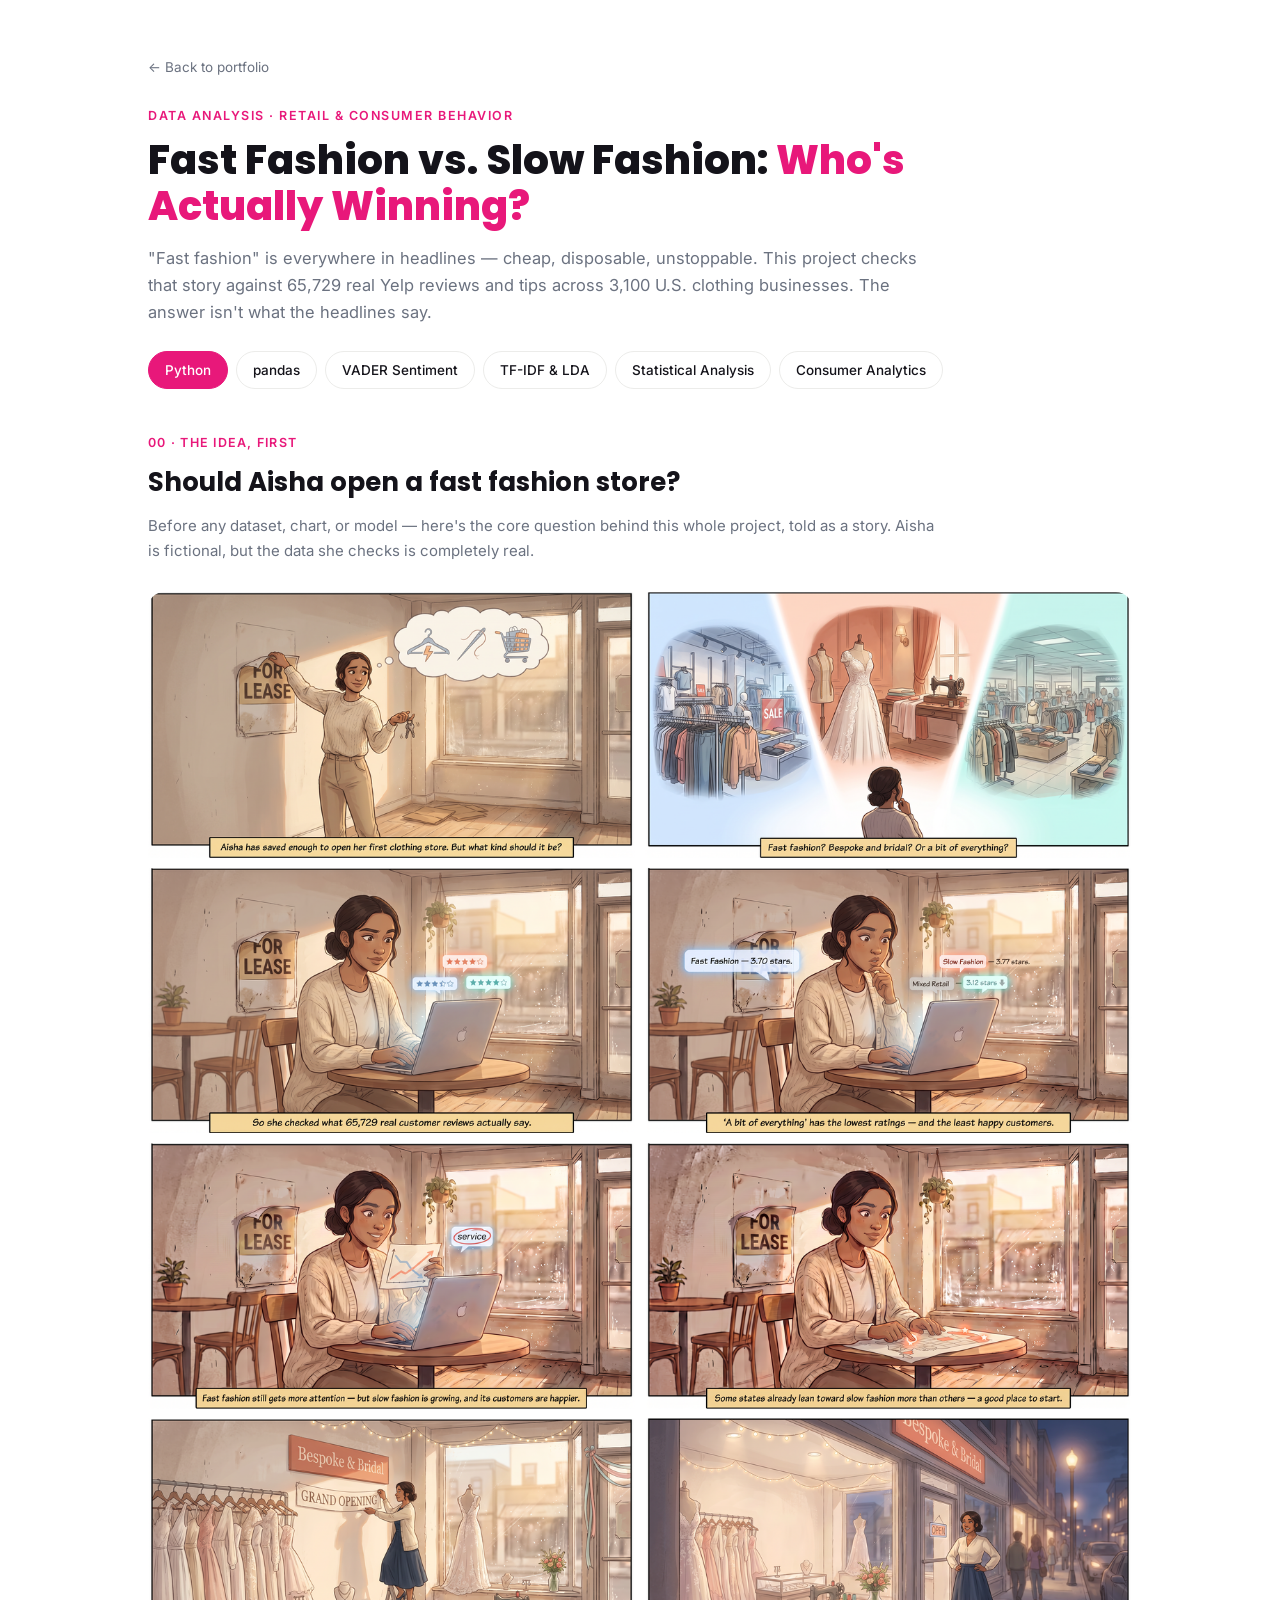
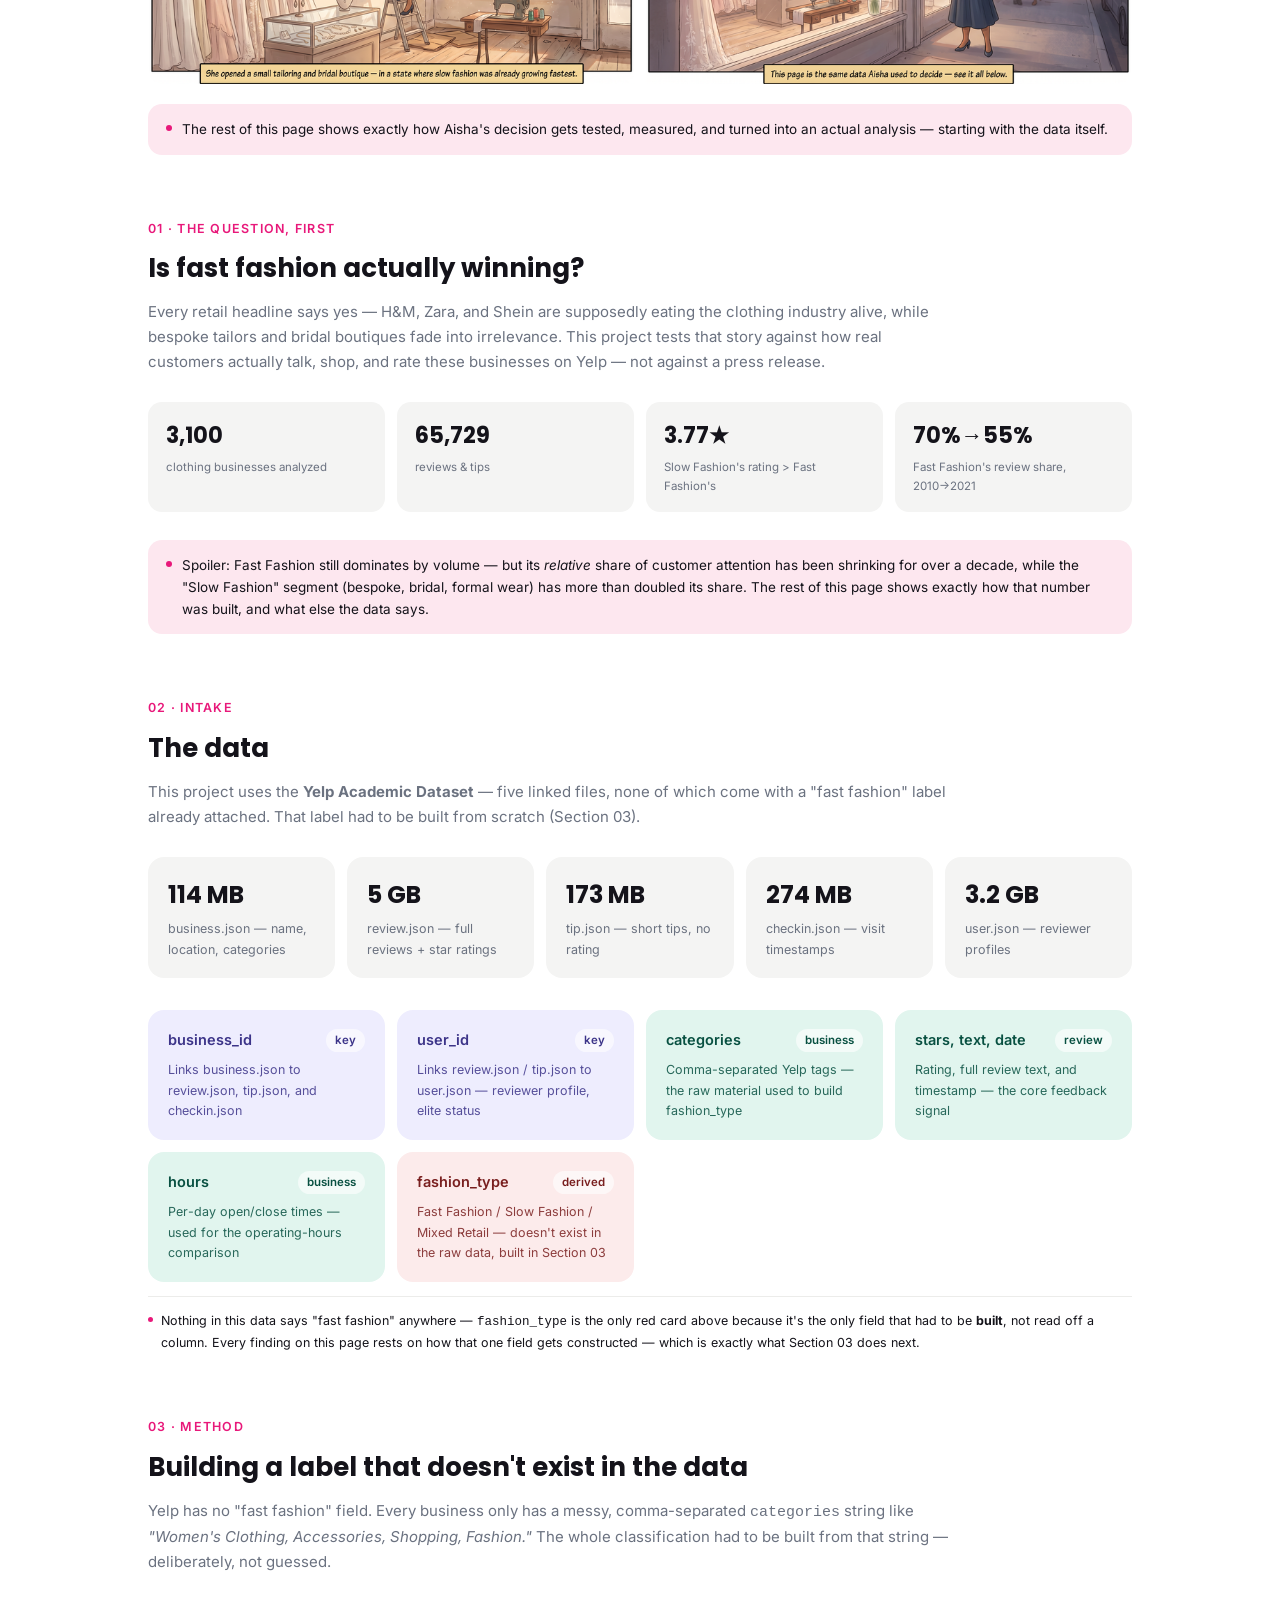
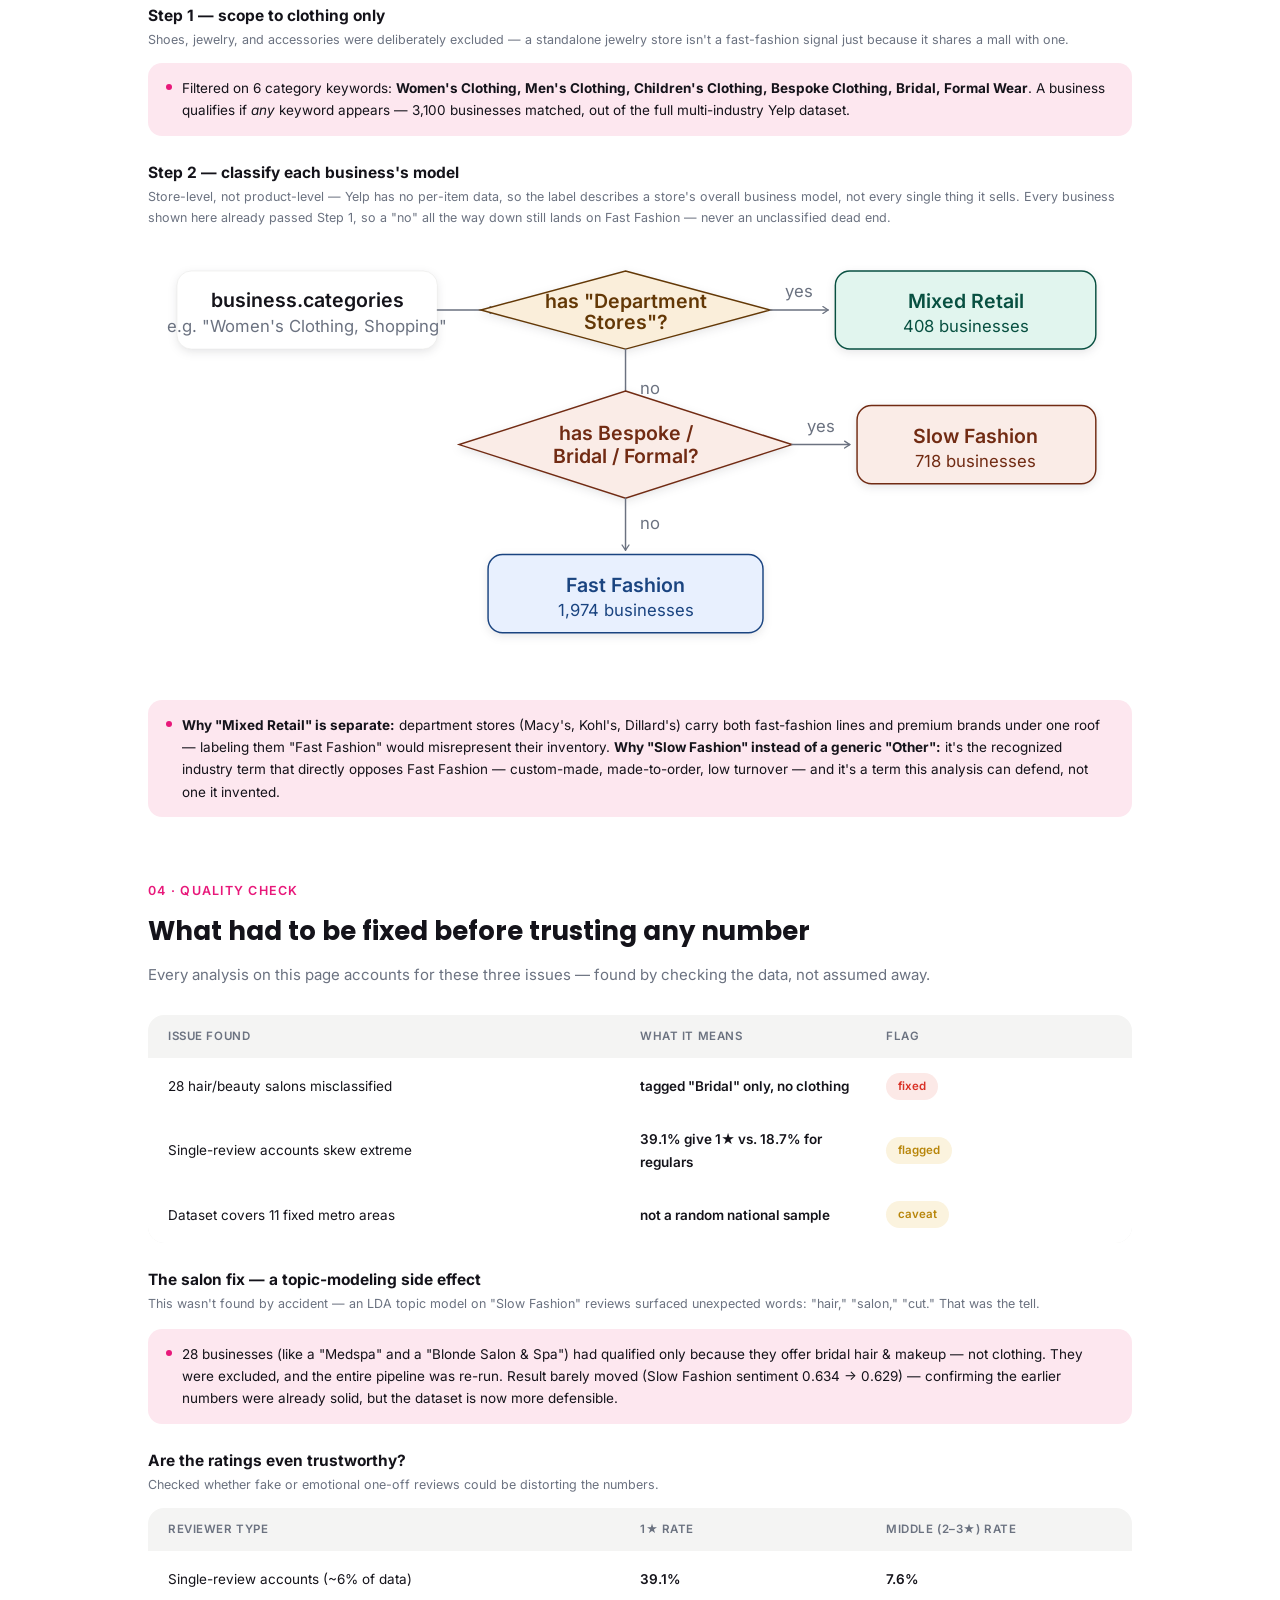
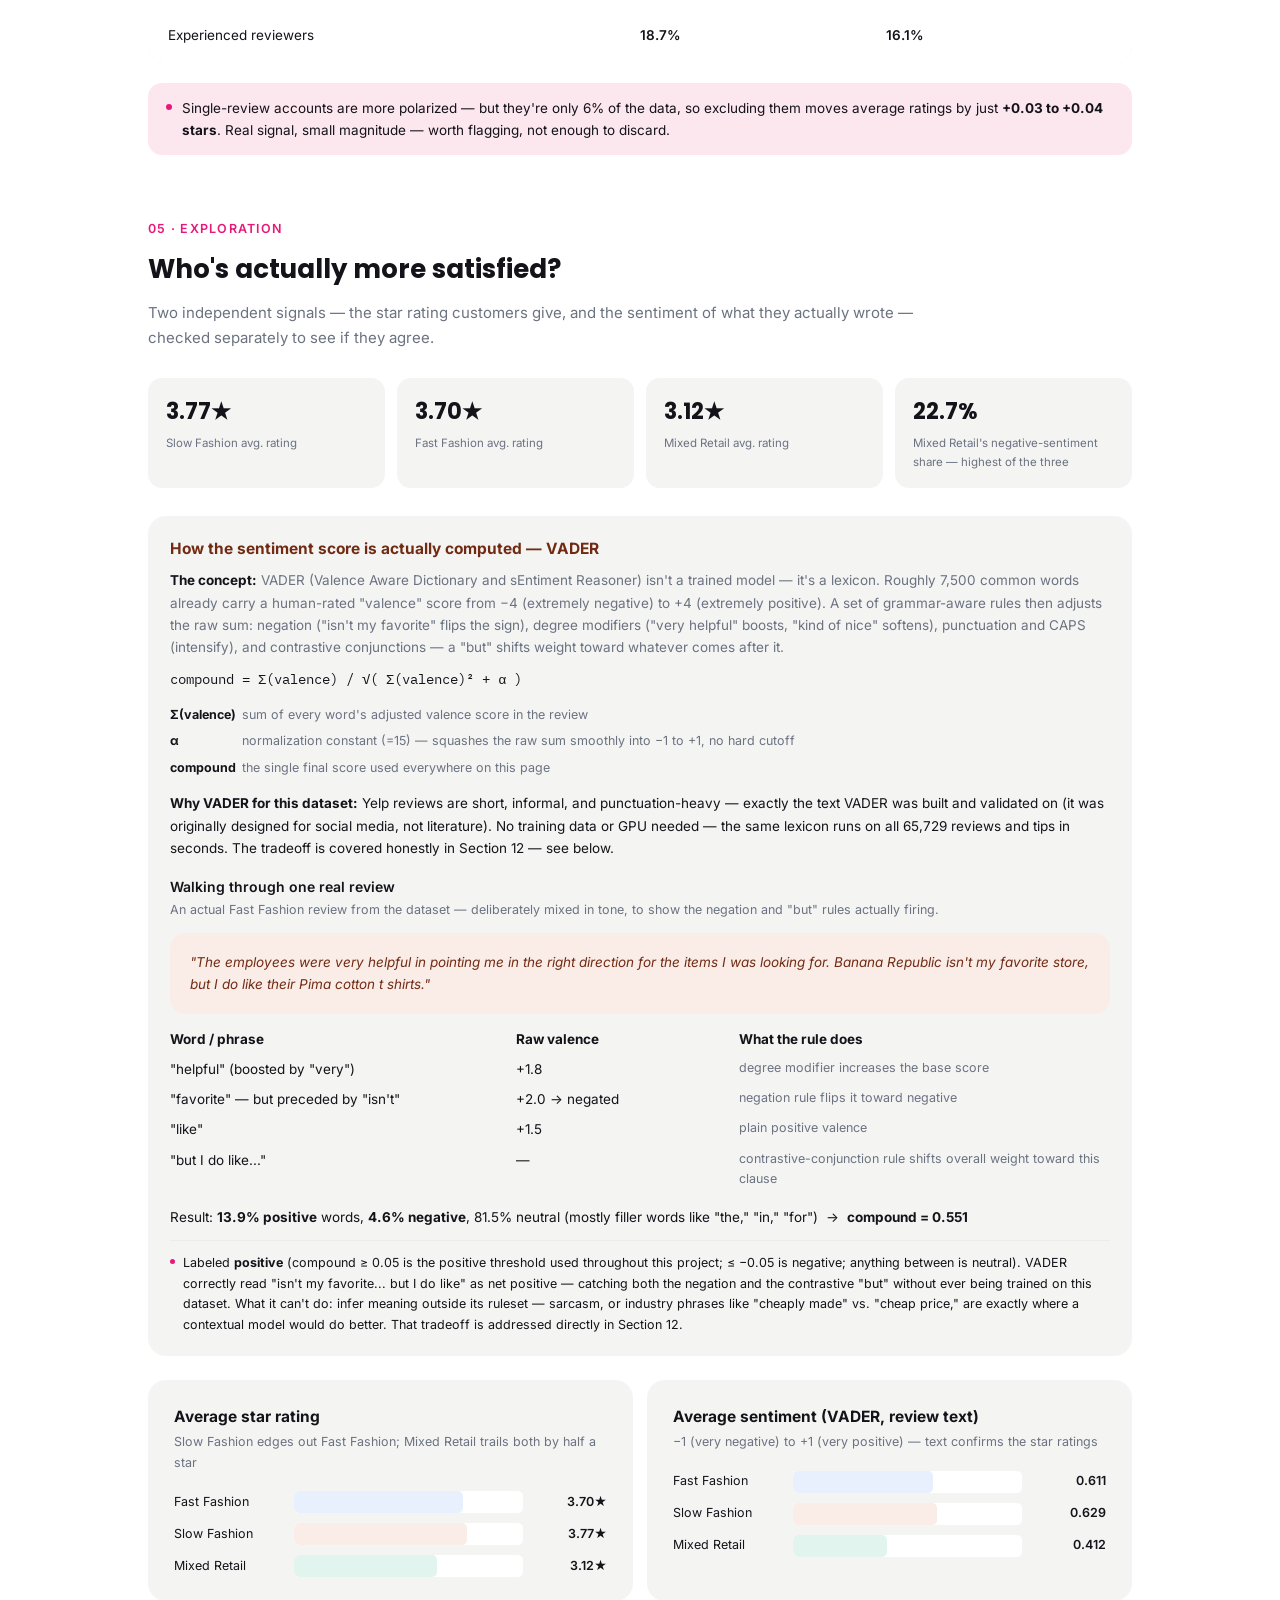
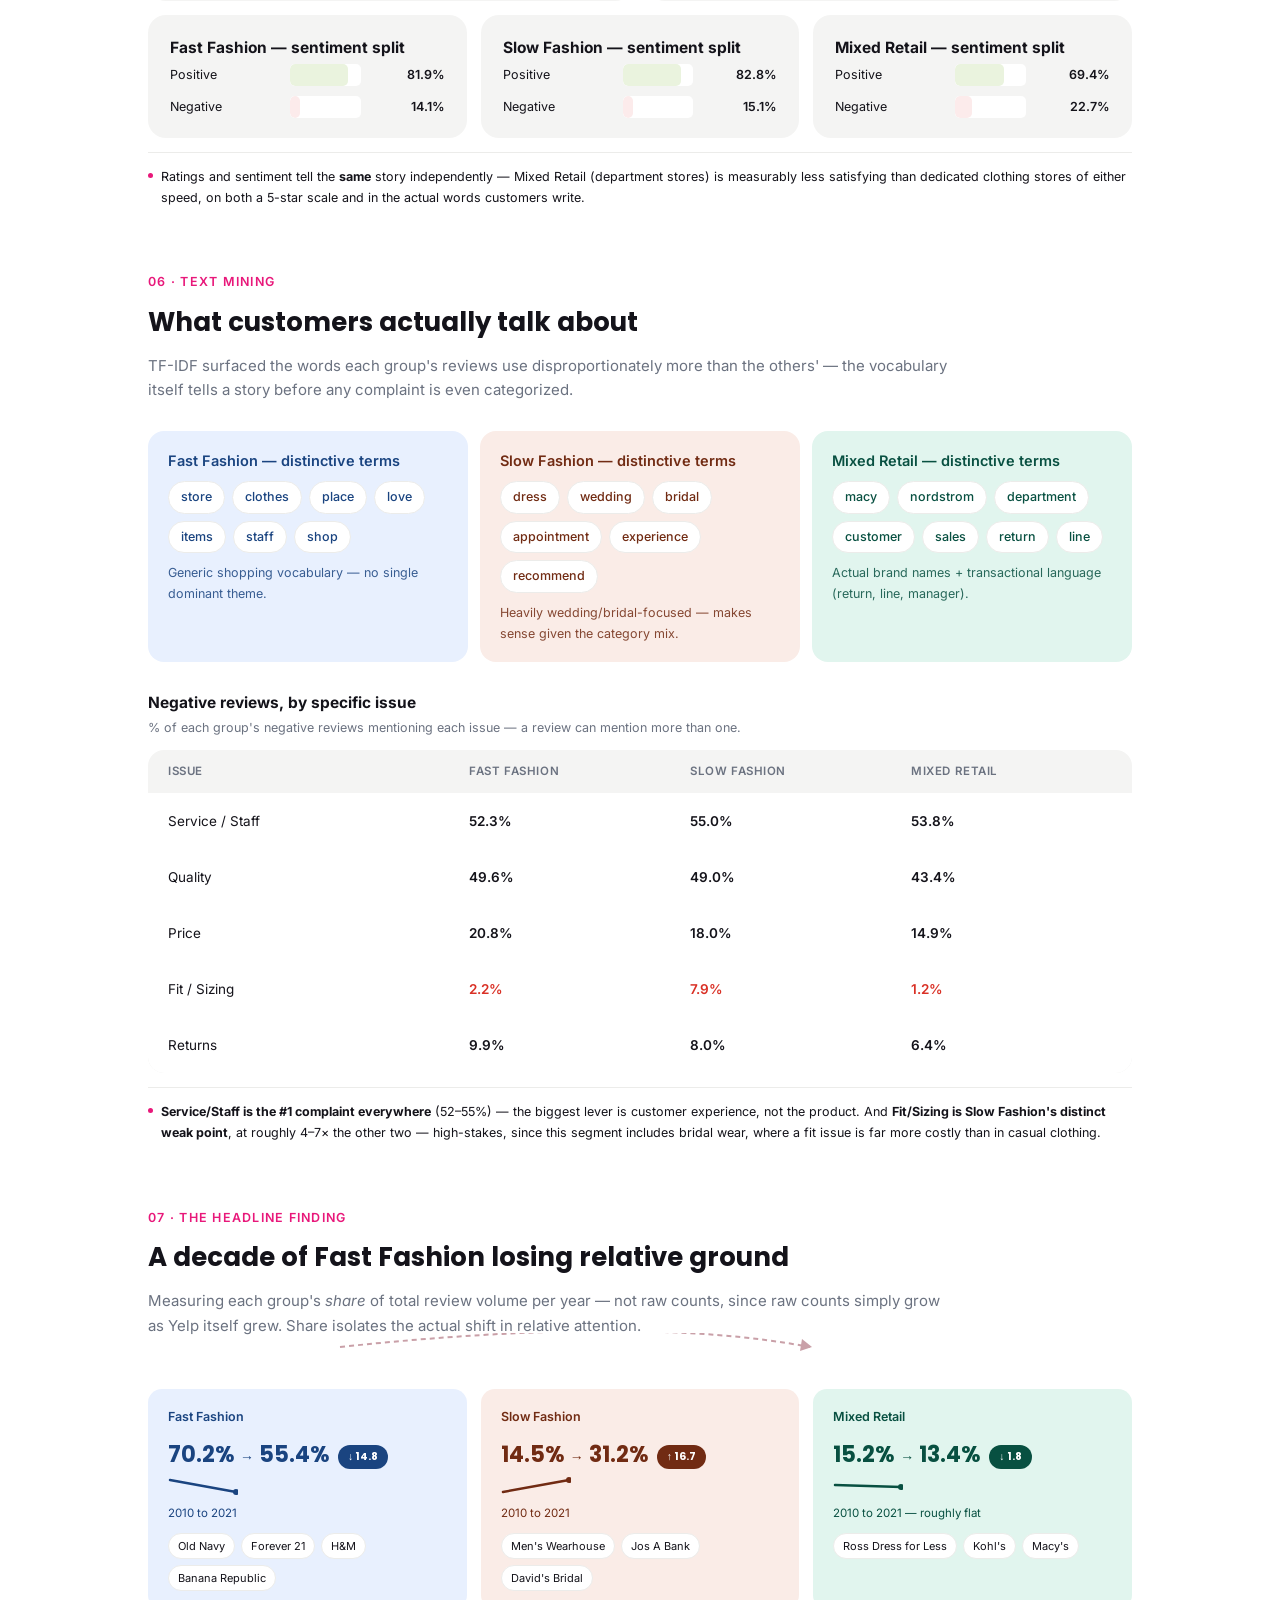
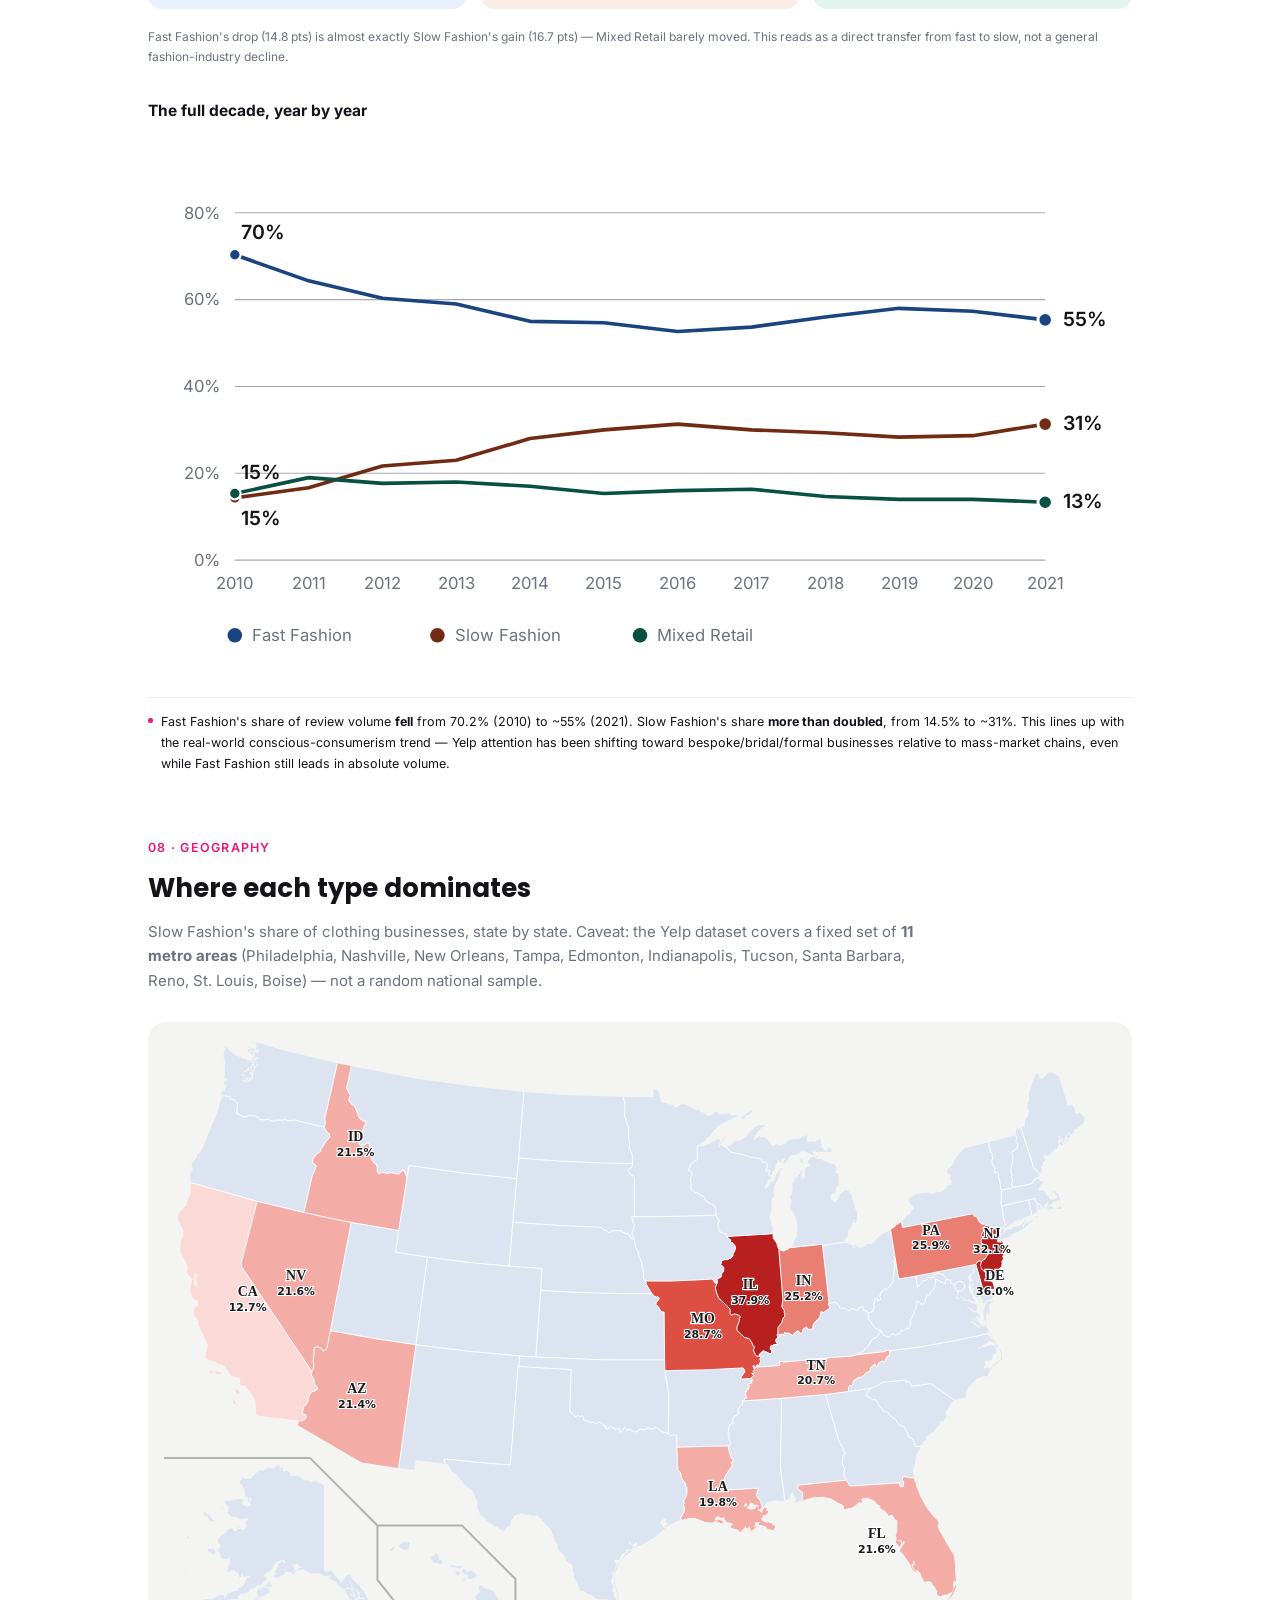
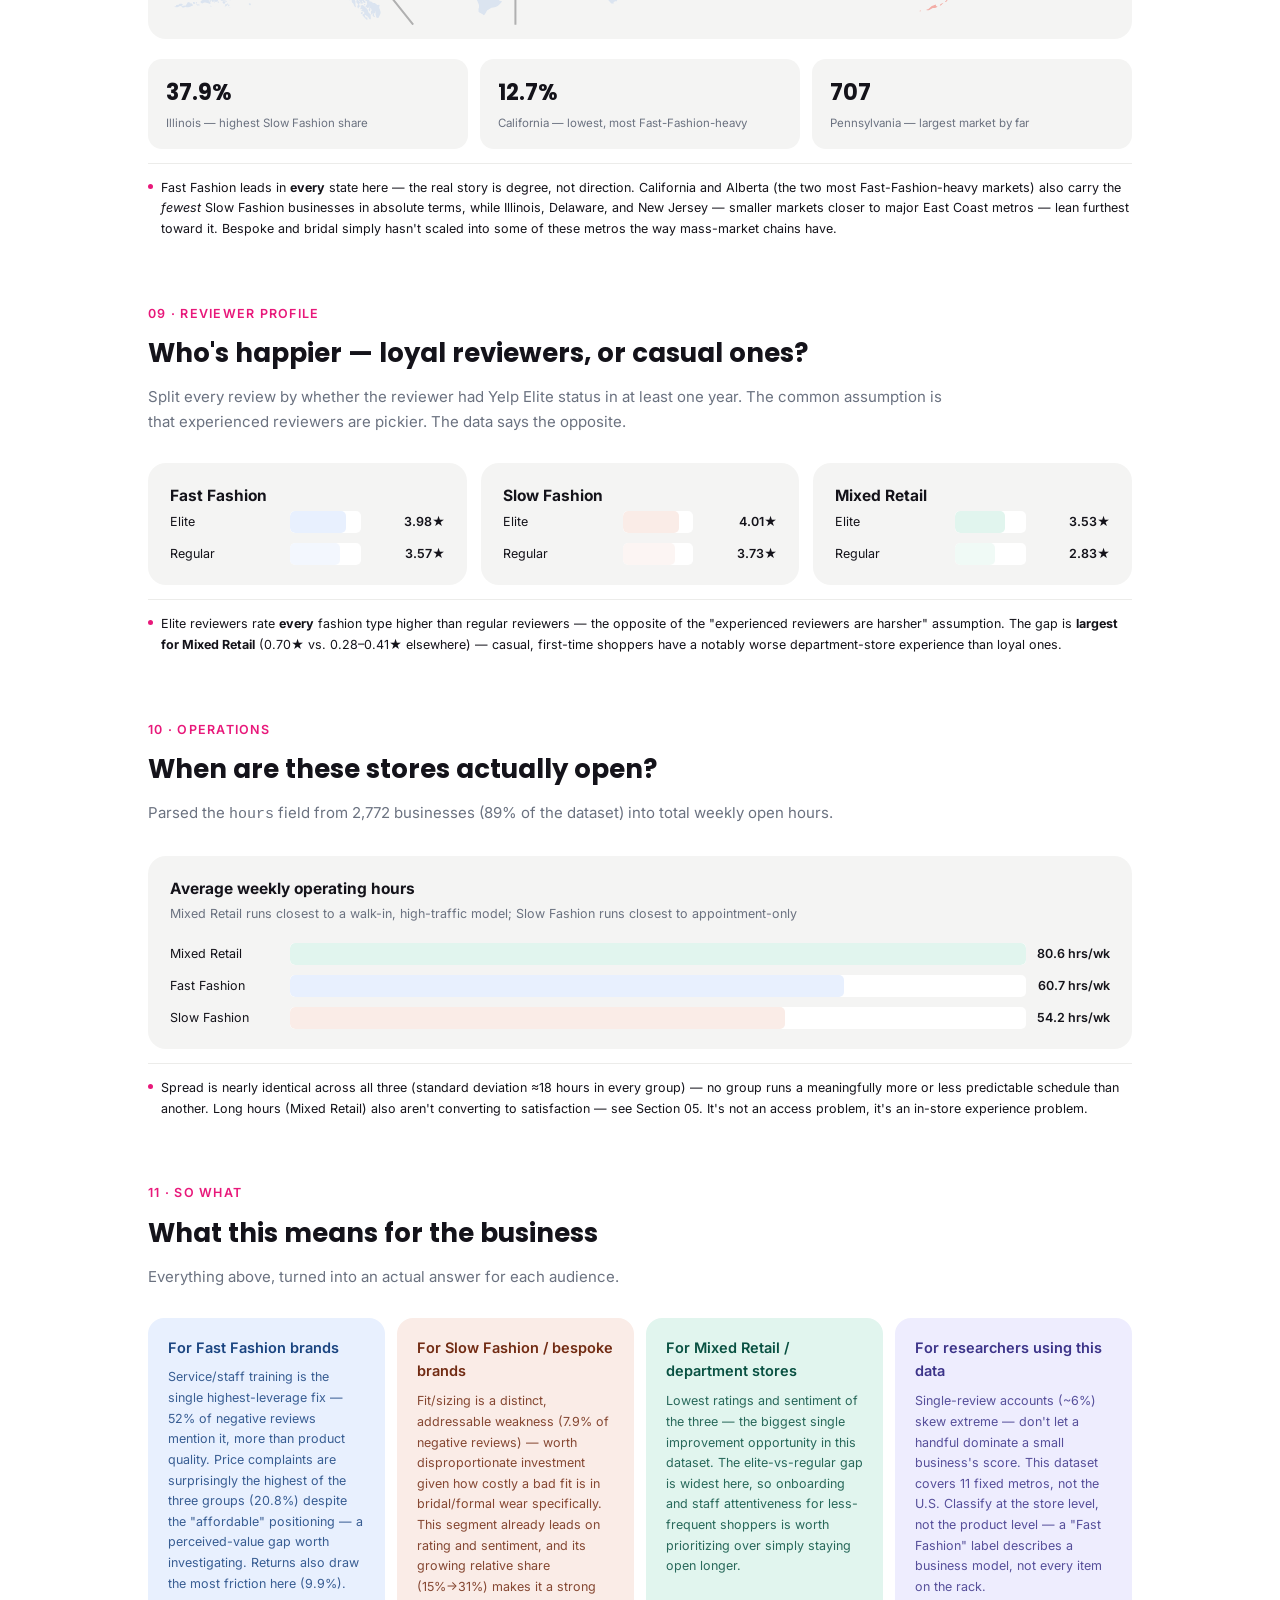
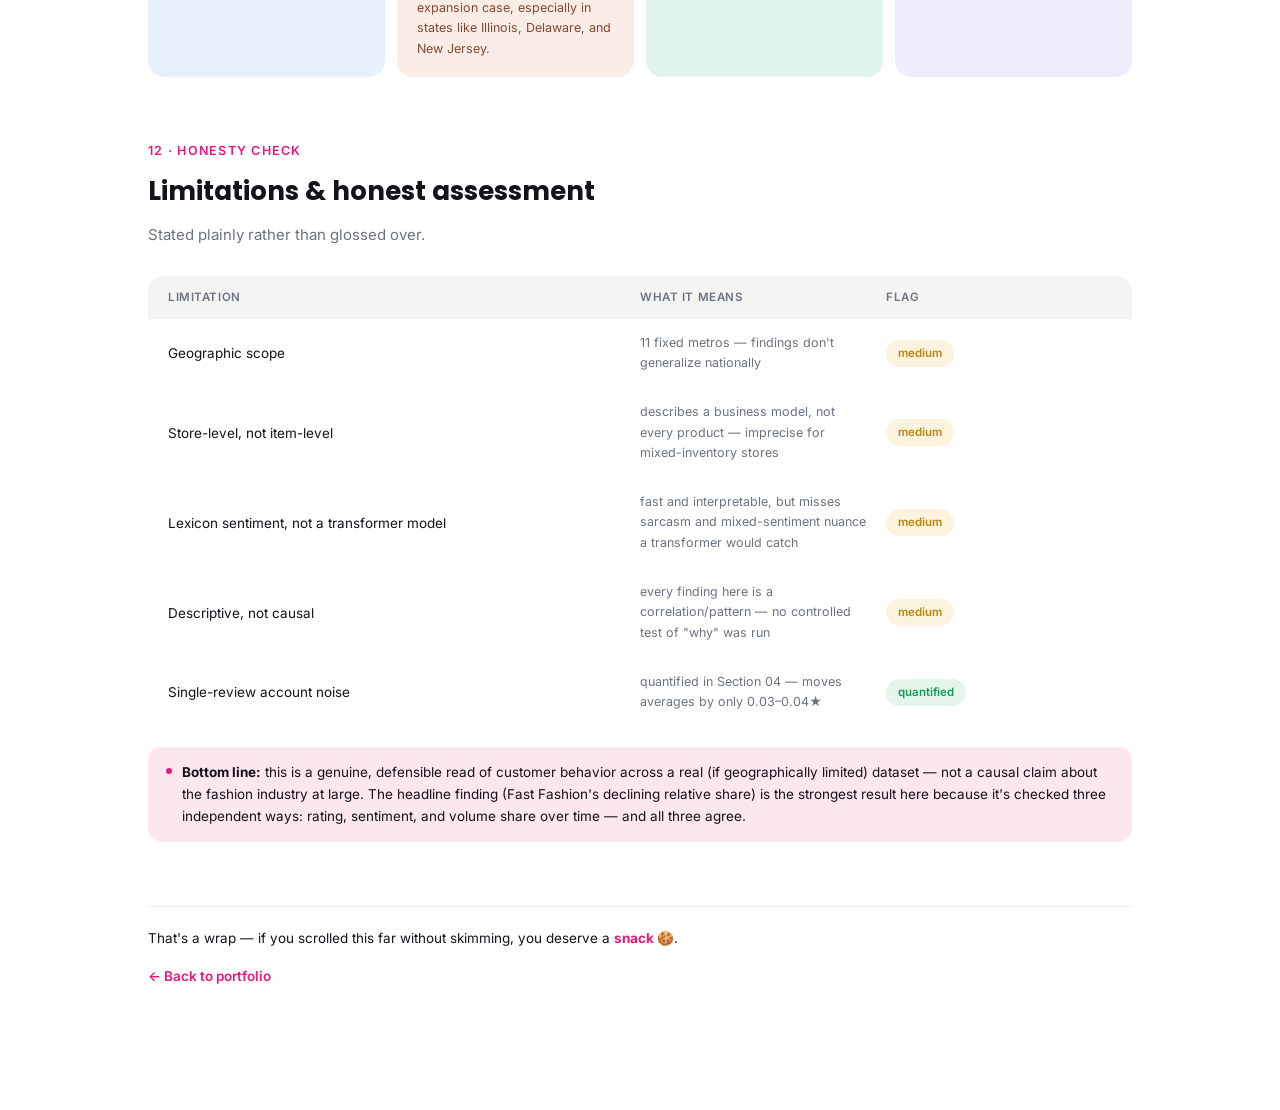
==== projects/fast_fashion_analysis.html @ 24ec5307 "Update headline title, comic grid layout, and add 3-way trend comparison - Change H1 to "Fast Fashio" ====
<!DOCTYPE html>
<html lang="en">
<head>
<meta charset="UTF-8">
<meta name="viewport" content="width=device-width, initial-scale=1.0">
<title>Fast Fashion vs. Slow Fashion | Rutuja Patel</title>
<link rel="icon" type="image/svg+xml" href="data:image/svg+xml,%3Csvg xmlns='http://www.w3.org/2000/svg' viewBox='0 0 64 64'%3E%3Cdefs%3E%3ClinearGradient id='g' x1='0%25' y1='0%25' x2='100%25' y2='100%25'%3E%3Cstop offset='0%25' stop-color='%23e8187a'/%3E%3Cstop offset='100%25' stop-color='%23f9004d'/%3E%3C/linearGradient%3E%3C/defs%3E%3Ccircle cx='32' cy='32' r='32' fill='url(%23g)'/%3E%3Ctext x='32' y='42' font-family='Poppins, Arial, sans-serif' font-weight='800' font-size='26' fill='white' text-anchor='middle'%3ERP%3C/text%3E%3C/svg%3E">
<link href="https://fonts.googleapis.com/css2?family=Poppins:wght@500;600;700;800&family=Inter:wght@400;500;600&family=IBM+Plex+Mono:wght@500;600&display=swap" rel="stylesheet">
<style>
  :root {
    --pink: #e8187a;
    --pink-tint: #FDE7EF;
    --black: #14131A;
    --gray-text: #6B7280;
    --card-bg: #F4F4F3;
    --border: #ECECEA;
    --green: #0F9D58;
    --green-tint: #E4F6EC;
    --amber: #B8860B;
    --amber-tint: #FBF3DE;
    --red: #D93025;
    --red-tint: #FCE9E7;
    --heading: 'Poppins', sans-serif;
    --body: 'Inter', -apple-system, sans-serif;
  }
  * { box-sizing: border-box; }
  body {
    margin: 0;
    background: #FFFFFF;
    color: var(--black);
    font-family: var(--body);
    line-height: 1.65;
  }
  .wrap { max-width: 1040px; margin: 0 auto; padding: 56px 28px 100px; }

  .crumb { font-family: var(--body); font-size: 13.5px; color: var(--gray-text); margin: 0 0 28px; }
  .crumb a { color: var(--gray-text); text-decoration: none; }
  .crumb a:hover { color: var(--pink); }

  .eyebrow { font-family: var(--body); font-size: 12.5px; font-weight: 600; letter-spacing: 0.12em; text-transform: uppercase; color: var(--pink); margin: 0 0 10px; }
  h1.title { font-family: var(--heading); font-weight: 800; font-size: 40px; line-height: 1.15; margin: 0 0 16px; max-width: 760px; }
  h1.title span { color: var(--pink); }
  .dek { font-size: 16.5px; color: var(--gray-text); max-width: 800px; margin: 0 0 24px; }

  .tag-row { display: flex; flex-wrap: wrap; gap: 8px; margin-bottom: 44px; }

  .comic-strip { margin: 0 0 8px; }
  .comic-strip img { width: 100%; height: auto; border-radius: 16px; display: block; }

  .tc-wrap { position: relative; margin-top: 50px; }
  .tc-row { display: grid; grid-template-columns: repeat(3, 1fr); gap: 14px; margin-bottom: 8px; position: relative; z-index: 1; }
  .tc-card { border-radius: 14px; padding: 18px 20px; }
  .tc-label { font-size: 12.5px; margin: 0 0 10px; font-weight: 600; }
  .tc-num { font-family: var(--heading); font-weight: 700; font-size: 22px; margin: 0 0 2px; }
  .tc-sub { font-size: 11.5px; margin: 0 0 10px; }
  .tc-badge { display: inline-block; font-size: 10.5px; font-weight: 700; padding: 3px 10px; border-radius: 999px; color: #fff; margin-left: 8px; vertical-align: 2px; }
  .tc-ex-row { display: flex; flex-wrap: wrap; gap: 6px; margin-top: 10px; }
  .tc-ex-tag { font-size: 11px; background: #fff; border: 1px solid var(--border); padding: 3px 9px; border-radius: 999px; }
  .tc-spark { display: block; margin: 2px 0 8px; }
  @media (max-width: 640px) {
    .tc-row { grid-template-columns: 1fr !important; }
  }
  .tag { font-size: 13.5px; font-weight: 500; padding: 7px 16px; border-radius: 999px; border: 1px solid var(--border); color: var(--black); background: #fff; }
  .tag.filled { background: var(--pink); color: #fff; border-color: var(--pink); }

  .section { margin-bottom: 64px; }
  .section-eyebrow { font-family: var(--body); font-size: 12.5px; font-weight: 600; letter-spacing: 0.1em; text-transform: uppercase; color: var(--pink); margin: 0 0 8px; }
  h2.section-title { font-family: var(--heading); font-weight: 700; font-size: 26px; margin: 0 0 10px; }
  .section-desc { font-size: 15px; color: var(--gray-text); max-width: 800px; margin: 0 0 28px; }

  .stat-grid { display: grid; grid-template-columns: repeat(auto-fit, minmax(140px, 1fr)); gap: 12px; margin-bottom: 32px; }
  .stat-card { background: var(--card-bg); border-radius: 16px; padding: 18px 20px; }
  .stat-num { font-family: var(--heading); font-weight: 700; font-size: 24px; margin: 0 0 4px; }
  .stat-label { font-size: 12.5px; color: var(--gray-text); margin: 0; }

  .field-grid { display: grid; grid-template-columns: repeat(auto-fit, minmax(230px, 1fr)); gap: 12px; }
  .field-card { background: var(--card-bg); border-radius: 16px; padding: 18px 20px; }
  .field-top { display: flex; align-items: center; gap: 10px; margin-bottom: 8px; }
  .field-name { font-weight: 600; font-size: 14.5px; flex: 1; margin: 0; }
  .field-count { font-size: 11.5px; font-weight: 600; background: rgba(255,255,255,0.6); padding: 2px 9px; border-radius: 999px; flex-shrink: 0; }
  .field-desc { font-size: 12.5px; margin: 0; opacity: 0.85; }

  .c-purple { background: #EEEDFE; color: #3C3489; }
  .c-teal   { background: #E1F5EE; color: #085041; }
  .c-teal2  { background: #C3EDDC; color: #04342C; }
  .c-coral  { background: #FAECE7; color: #712B13; }
  .c-pink2  { background: #FBEAF0; color: #72243E; }
  .c-amber  { background: #FAEEDA; color: #633806; }
  .c-green  { background: #EAF3DE; color: #27500A; }
  .c-red    { background: #FCEBEB; color: #791F1F; }
  .c-blue   { background: #E8F0FE; color: #1A4480; }

  .dg-wrap { overflow-x: auto; margin-bottom: 8px; position: relative; }
  .dg-wrap::after { content: ''; position: absolute; top: 0; right: 0; bottom: 8px; width: 28px; background: linear-gradient(to right, transparent, rgba(255,255,255,0.95)); pointer-events: none; }
  .dg-wrap svg { min-width: 600px; }
  .dg-line { stroke: var(--gray-text); stroke-width: 0.75; opacity: 0.6; }
  .dg-arrow { stroke: var(--gray-text); fill: none; stroke-width: 1; stroke-linejoin: round; stroke-linecap: round; }
  .dg-lane-label { font-family: var(--body); font-size: 12.5px; fill: var(--gray-text); }
  .dg-phase-label { font-family: var(--body); font-size: 12.5px; font-weight: 600; fill: var(--pink); }
  .dg-th { font-family: var(--body); font-size: 13.5px; font-weight: 600; fill: var(--black); }
  .dg-ts { font-family: var(--body); font-size: 11.5px; fill: var(--gray-text); }
  .dg-box rect, .dg-box polygon, .dg-box circle,
  .dgc-blue rect, .dgc-blue polygon, .dgc-blue circle,
  .dgc-teal rect, .dgc-teal polygon, .dgc-teal circle,
  .dgc-purple rect, .dgc-purple polygon, .dgc-purple circle,
  .dgc-coral rect, .dgc-coral polygon, .dgc-coral circle,
  .dgc-amber rect, .dgc-amber polygon, .dgc-amber circle,
  .dgc-green rect, .dgc-green polygon, .dgc-green circle,
  .dgc-red rect, .dgc-red polygon, .dgc-red circle {
    filter: drop-shadow(0 2px 3px rgba(20,19,26,0.10));
  }
  .dg-box rect, .dg-box polygon, .dg-box circle { fill: #fff; stroke: var(--border); stroke-width: 0.5; }
  .dg-box .dg-th { fill: var(--black); }
  .dgc-blue rect, .dgc-blue polygon, .dgc-blue circle { fill: #E8F0FE; stroke: #1A4480; }
  .dgc-blue .dg-th, .dgc-blue .dg-ts { fill: #1A4480; }
  .dgc-teal rect, .dgc-teal polygon, .dgc-teal circle { fill: #E1F5EE; stroke: #085041; }
  .dgc-teal .dg-th, .dgc-teal .dg-ts { fill: #085041; }
  .dgc-coral rect, .dgc-coral polygon, .dgc-coral circle { fill: #FAECE7; stroke: #712B13; }
  .dgc-coral .dg-th, .dgc-coral .dg-ts { fill: #712B13; }
  .dgc-purple rect, .dgc-purple polygon, .dgc-purple circle { fill: #EEEDFE; stroke: #3C3489; }
  .dgc-purple .dg-th, .dgc-purple .dg-ts { fill: #3C3489; }
  .dgc-amber rect, .dgc-amber polygon, .dgc-amber circle { fill: #FAEEDA; stroke: #633806; }
  .dgc-amber .dg-th, .dgc-amber .dg-ts { fill: #633806; }
  .dg-note rect { fill: #fff; stroke: var(--border); }
  .dg-note text { fill: var(--gray-text); }
  .dg-dashed { fill: none; stroke: var(--gray-text); stroke-width: 0.5; stroke-dasharray: 4 3; }

  .quality-table { background: var(--card-bg); border-radius: 16px; overflow: hidden; }
  .quality-head { display: grid; grid-template-columns: 2fr 1fr 1fr; column-gap: 20px; padding: 12px 20px; font-size: 11.5px; font-weight: 600; text-transform: uppercase; letter-spacing: 0.05em; color: var(--gray-text); }
  .quality-row { display: grid; grid-template-columns: 2fr 1fr 1fr; column-gap: 20px; align-items: center; padding: 14px 20px; background: #fff; font-size: 13.5px; min-height: 56px; }
  .quality-row:first-of-type { border-top-left-radius: 16px; border-top-right-radius: 16px; }
  .quality-row:last-of-type { border-bottom-left-radius: 16px; border-bottom-right-radius: 16px; }
  .quality-val { font-weight: 600; }
  .status-pill { font-size: 11.5px; font-weight: 600; padding: 4px 12px; border-radius: 999px; display: inline-block; width: fit-content; }
  .status-red { background: var(--red-tint); color: var(--red); }
  .status-amber { background: var(--amber-tint); color: var(--amber); }
  .status-green { background: var(--green-tint); color: var(--green); }

  .callout { display: flex; gap: 10px; align-items: flex-start; background: var(--pink-tint); border-radius: 14px; padding: 14px 18px; margin-top: 20px; }
  .callout p { font-size: 13.5px; color: var(--black); margin: 0; }
  .callout .dot { width: 6px; height: 6px; border-radius: 50%; background: var(--pink); margin-top: 7px; flex-shrink: 0; }

  @media (max-width: 640px) {
    h1.title { font-size: 30px; }
    .quality-head { display: none !important; }
    .quality-row { grid-template-columns: 1fr !important; row-gap: 4px; font-size: 12.5px; }
    .field-grid { grid-template-columns: 1fr !important; }
  }

  .kpi-strip { display: grid; grid-template-columns: repeat(auto-fit, minmax(130px, 1fr)); gap: 12px; margin-bottom: 28px; }
  .kpi-card { background: var(--card-bg); border-radius: 14px; padding: 16px 18px; }
  .kpi-num { font-family: var(--heading); font-weight: 700; font-size: 22px; margin: 0 0 3px; }
  .kpi-label { font-size: 11.5px; color: var(--gray-text); margin: 0; }

  .chart-row { display: grid; gap: 14px; margin-bottom: 14px; }
  .chart-row.hero { grid-template-columns: repeat(auto-fit, minmax(300px, 1fr)); }
  .chart-row.secondary { grid-template-columns: repeat(auto-fit, minmax(220px, 1fr)); }

  .chart-card { background: var(--card-bg); border-radius: 18px; padding: 20px 22px; }
  .chart-card.hero { padding: 24px 26px; }
  .chart-title { font-weight: 700; font-size: 15.5px; margin: 0 0 3px; }
  .chart-sub { font-size: 12.5px; color: var(--gray-text); margin: 0 0 18px; }

  .bar-row { display: flex; align-items: center; gap: 10px; margin-bottom: 10px; }
  .bar-row:last-child { margin-bottom: 0; }
  .bar-label { width: 110px; font-size: 12.5px; color: var(--black); flex-shrink: 0; }
  .bar-track { flex: 1; background: #fff; border-radius: 5px; height: 22px; overflow: hidden; }
  .bar-fill { height: 100%; border-radius: 5px; display: flex; align-items: center; padding-left: 8px; }
  .bar-fill span { font-size: 11.5px; font-weight: 600; }
  .bar-val { width: 74px; font-size: 12.5px; font-weight: 600; text-align: right; flex-shrink: 0; }

  .callout-card { background: var(--pink-tint); border-radius: 18px; padding: 20px 22px; }
  .callout-card .chart-title { color: var(--pink); }

  .so-what { display: flex; gap: 8px; align-items: flex-start; margin-top: 14px; padding-top: 14px; border-top: 1px solid var(--border); }
  .so-what .dot { width: 5px; height: 5px; border-radius: 50%; background: var(--pink); margin-top: 6px; flex-shrink: 0; }
  .so-what p { font-size: 12.5px; color: var(--black); margin: 0; }

  .term-cloud { display: flex; flex-wrap: wrap; gap: 7px; }
  .term-tag { font-size: 12.5px; font-weight: 500; padding: 5px 12px; border-radius: 999px; background: #fff; border: 1px solid var(--border); }

  .map-card { background: var(--card-bg); border-radius: 18px; padding: 14px 16px; }
  .map-card svg { display: block; width: 100%; height: auto; border-radius: 10px; overflow: hidden; }

  .to-top { position: fixed; bottom: 24px; right: 24px; z-index: 60; width: 44px; height: 44px; border-radius: 50%; background: var(--pink); color: #fff; border: none; display: flex; align-items: center; justify-content: center; font-size: 18px; cursor: pointer; box-shadow: 0 4px 16px rgba(232,24,122,.35); opacity: 0; pointer-events: none; transition: opacity .2s ease, transform .2s ease; }
  .to-top.show { opacity: 1; pointer-events: auto; }
  .to-top:hover { transform: translateY(-2px); }
</style>
</head>
<body>
<button class="to-top" id="toTop" aria-label="Back to top">↑</button>
<div class="wrap">

  <p class="crumb"><a href="https://analyzewithrutuja.github.io/#portfolio">← Back to portfolio</a></p>

  <p class="eyebrow">Data Analysis · Retail &amp; Consumer Behavior</p>
  <h1 class="title">Fast Fashion vs. Slow Fashion: <span>Who's Actually Winning?</span></h1>
  <p class="dek">
    "Fast fashion" is everywhere in headlines — cheap, disposable, unstoppable. This project checks that story
    against 65,729 real Yelp reviews and tips across 3,100 U.S. clothing businesses. The answer isn't what the
    headlines say.
  </p>

  <div class="tag-row">
    <span class="tag filled">Python</span>
    <span class="tag">pandas</span>
    <span class="tag">VADER Sentiment</span>
    <span class="tag">TF-IDF &amp; LDA</span>
    <span class="tag">Statistical Analysis</span>
    <span class="tag">Consumer Analytics</span>
  </div>

  <!-- ===== 00 COMIC ===== -->
  <div class="section">
    <p class="section-eyebrow">00 · The idea, first</p>
    <h2 class="section-title">Should Aisha open a fast fashion store?</h2>
    <p class="section-desc">Before any dataset, chart, or model — here's the core question behind this whole
    project, told as a story. Aisha is fictional, but the data she checks is completely real.</p>

    <div class="comic-strip">
      <img src="../images/Fashion/comic_grid.png" alt="Eight-panel comic: Aisha wants to open her first clothing store and isn't sure what kind. She checks 65,729 real Yelp reviews, discovers that 'a bit of everything' stores have the lowest ratings, that fast fashion's lead over slow fashion has been shrinking for a decade, and that some states already lean toward slow fashion. She opens a small tailoring and bridal boutique.">
    </div>

    <div class="callout">
      <span class="dot"></span>
      <p>The rest of this page shows exactly how Aisha's decision gets tested, measured, and turned into an actual
      analysis — starting with the data itself.</p>
    </div>
  </div>
  <!-- ===== END COMIC ===== -->

  <!-- ===== 01 THE QUESTION ===== -->
  <div class="section">
    <p class="section-eyebrow">01 · The question, first</p>
    <h2 class="section-title">Is fast fashion actually winning?</h2>
    <p class="section-desc">
      Every retail headline says yes — H&amp;M, Zara, and Shein are supposedly eating the clothing industry alive,
      while bespoke tailors and bridal boutiques fade into irrelevance. This project tests that story against how
      real customers actually talk, shop, and rate these businesses on Yelp — not against a press release.
    </p>

    <div class="kpi-strip">
      <div class="kpi-card"><p class="kpi-num">3,100</p><p class="kpi-label">clothing businesses analyzed</p></div>
      <div class="kpi-card"><p class="kpi-num">65,729</p><p class="kpi-label">reviews &amp; tips</p></div>
      <div class="kpi-card"><p class="kpi-num">3.77★</p><p class="kpi-label">Slow Fashion's rating &gt; Fast Fashion's</p></div>
      <div class="kpi-card"><p class="kpi-num">70%→55%</p><p class="kpi-label">Fast Fashion's review share, 2010→2021</p></div>
    </div>

    <div class="callout">
      <span class="dot"></span>
      <p>Spoiler: Fast Fashion still dominates by volume — but its <em>relative</em> share of customer attention has
      been shrinking for over a decade, while the "Slow Fashion" segment (bespoke, bridal, formal wear) has more
      than doubled its share. The rest of this page shows exactly how that number was built, and what else the data says.</p>
    </div>
  </div>

  <!-- ===== 02 THE DATA ===== -->
  <div class="section">
    <p class="section-eyebrow">02 · Intake</p>
    <h2 class="section-title">The data</h2>
    <p class="section-desc">
      This project uses the <strong>Yelp Academic Dataset</strong> — five linked files, none of which come with a
      "fast fashion" label already attached. That label had to be built from scratch (Section 03).
    </p>

    <div class="stat-grid">
      <div class="stat-card"><p class="stat-num">114 MB</p><p class="stat-label">business.json — name, location, categories</p></div>
      <div class="stat-card"><p class="stat-num">5 GB</p><p class="stat-label">review.json — full reviews + star ratings</p></div>
      <div class="stat-card"><p class="stat-num">173 MB</p><p class="stat-label">tip.json — short tips, no rating</p></div>
      <div class="stat-card"><p class="stat-num">274 MB</p><p class="stat-label">checkin.json — visit timestamps</p></div>
      <div class="stat-card"><p class="stat-num">3.2 GB</p><p class="stat-label">user.json — reviewer profiles</p></div>
    </div>

    <div class="field-grid">
      <div class="field-card c-purple">
        <div class="field-top"><p class="field-name">business_id</p><span class="field-count">key</span></div>
        <p class="field-desc">Links business.json to review.json, tip.json, and checkin.json</p>
      </div>
      <div class="field-card c-purple">
        <div class="field-top"><p class="field-name">user_id</p><span class="field-count">key</span></div>
        <p class="field-desc">Links review.json / tip.json to user.json — reviewer profile, elite status</p>
      </div>
      <div class="field-card c-teal">
        <div class="field-top"><p class="field-name">categories</p><span class="field-count">business</span></div>
        <p class="field-desc">Comma-separated Yelp tags — the raw material used to build fashion_type</p>
      </div>
      <div class="field-card c-teal">
        <div class="field-top"><p class="field-name">stars, text, date</p><span class="field-count">review</span></div>
        <p class="field-desc">Rating, full review text, and timestamp — the core feedback signal</p>
      </div>
      <div class="field-card c-teal">
        <div class="field-top"><p class="field-name">hours</p><span class="field-count">business</span></div>
        <p class="field-desc">Per-day open/close times — used for the operating-hours comparison</p>
      </div>
      <div class="field-card c-red">
        <div class="field-top"><p class="field-name">fashion_type</p><span class="field-count">derived</span></div>
        <p class="field-desc">Fast Fashion / Slow Fashion / Mixed Retail — doesn't exist in the raw data, built in Section 03</p>
      </div>
    </div>

    <div class="so-what">
      <span class="dot"></span>
      <p>Nothing in this data says "fast fashion" anywhere — <code>fashion_type</code> is the only red card above
      because it's the only field that had to be <strong>built</strong>, not read off a column. Every finding on
      this page rests on how that one field gets constructed — which is exactly what Section 03 does next.</p>
    </div>
  </div>

  <!-- ===== 03 SCOPE & METHOD ===== -->
  <div class="section">
    <p class="section-eyebrow">03 · Method</p>
    <h2 class="section-title">Building a label that doesn't exist in the data</h2>
    <p class="section-desc">
      Yelp has no "fast fashion" field. Every business only has a messy, comma-separated <code>categories</code>
      string like <em>"Women's Clothing, Accessories, Shopping, Fashion."</em> The whole classification had to be
      built from that string — deliberately, not guessed.
    </p>

    <p class="chart-title" style="margin-bottom:2px;">Step 1 — scope to clothing only</p>
    <p class="chart-sub" style="margin-bottom:12px;">Shoes, jewelry, and accessories were deliberately excluded — a
    standalone jewelry store isn't a fast-fashion signal just because it shares a mall with one.</p>
    <div class="callout" style="margin-top:0; margin-bottom:24px;">
      <span class="dot"></span>
      <p>Filtered on 6 category keywords: <strong>Women's Clothing, Men's Clothing, Children's Clothing, Bespoke
      Clothing, Bridal, Formal Wear</strong>. A business qualifies if <em>any</em> keyword appears — 3,100 businesses
      matched, out of the full multi-industry Yelp dataset.</p>
    </div>

    <p class="chart-title" style="margin-bottom:2px;">Step 2 — classify each business's model</p>
    <p class="chart-sub" style="margin-bottom:14px;">Store-level, not product-level — Yelp has no per-item data, so
    the label describes a store's overall business model, not every single thing it sells. Every business shown here
    already passed Step 1, so a "no" all the way down still lands on Fast Fashion — never an unclassified dead end.</p>

    <div class="dg-wrap">
<svg viewBox="0 0 680 300" role="img" style="width:100%;" aria-label="Decision flow classifying each business into Fast Fashion, Slow Fashion, or Mixed Retail based on its Yelp categories">
<desc>A business's categories string is checked in order: if it contains Department Stores, it is classified Mixed Retail. Otherwise if it contains Bespoke Clothing, Bridal, or Formal Wear, it is classified Slow Fashion. Otherwise if it contains Women's, Men's, or Children's Clothing, it is classified Fast Fashion.</desc>
<defs><marker id="fc-arrow" viewBox="0 0 10 10" refX="8" refY="5" markerWidth="6" markerHeight="6" orient="auto-start-reverse"><path d="M2 1L8 5L2 9" fill="none" stroke="context-stroke" stroke-width="1.5" stroke-linecap="round" stroke-linejoin="round"/></marker></defs>

<g class="dg-box"><rect x="20" y="20" width="180" height="54" rx="10"/>
<text class="dg-th" x="110" y="40" text-anchor="middle" dominant-baseline="central">business.categories</text>
<text class="dg-ts" x="110" y="58" text-anchor="middle" dominant-baseline="central">e.g. "Women's Clothing, Shopping"</text></g>
<line x1="200" y1="47" x2="240" y2="47" class="dg-arrow" marker-end="url(#fc-arrow)"/>

<g class="dgc-amber"><polygon points="330,20 430,47 330,74 230,47"/>
<text class="dg-th" x="330" y="41" text-anchor="middle" dominant-baseline="central">has "Department</text>
<text class="dg-th" x="330" y="55" text-anchor="middle" dominant-baseline="central">Stores"?</text></g>

<path d="M430,47 L470,47" class="dg-arrow" marker-end="url(#fc-arrow)"/>
<text class="dg-ts" x="450" y="38" text-anchor="middle">yes</text>
<g class="dgc-teal"><rect x="475" y="20" width="180" height="54" rx="10"/>
<text class="dg-th" x="565" y="41" text-anchor="middle" dominant-baseline="central">Mixed Retail</text>
<text class="dg-ts" x="565" y="58" text-anchor="middle" dominant-baseline="central">408 businesses</text></g>

<path d="M330,74 L330,130" class="dg-arrow" marker-end="url(#fc-arrow)"/>
<text class="dg-ts" x="340" y="105" text-anchor="start">no</text>

<g class="dgc-coral"><polygon points="330,103 445,140 330,177 215,140"/>
<text class="dg-th" x="330" y="132" text-anchor="middle" dominant-baseline="central">has Bespoke /</text>
<text class="dg-th" x="330" y="148" text-anchor="middle" dominant-baseline="central">Bridal / Formal?</text></g>

<path d="M445,140 L485,140" class="dg-arrow" marker-end="url(#fc-arrow)"/>
<text class="dg-ts" x="465" y="131" text-anchor="middle">yes</text>
<g class="dgc-coral"><rect x="490" y="113" width="165" height="54" rx="10"/>
<text class="dg-th" x="572" y="134" text-anchor="middle" dominant-baseline="central">Slow Fashion</text>
<text class="dg-ts" x="572" y="151" text-anchor="middle" dominant-baseline="central">718 businesses</text></g>

<path d="M330,177 L330,213" class="dg-arrow" marker-end="url(#fc-arrow)"/>
<text class="dg-ts" x="340" y="198" text-anchor="start">no</text>

<g class="dgc-blue"><rect x="235" y="216" width="190" height="54" rx="10"/>
<text class="dg-th" x="330" y="237" text-anchor="middle" dominant-baseline="central">Fast Fashion</text>
<text class="dg-ts" x="330" y="254" text-anchor="middle" dominant-baseline="central">1,974 businesses</text></g>
</svg>
    </div>

    <div class="callout" style="margin-top:16px;">
      <span class="dot"></span>
      <p><strong>Why "Mixed Retail" is separate:</strong> department stores (Macy's, Kohl's, Dillard's) carry both
      fast-fashion lines and premium brands under one roof — labeling them "Fast Fashion" would misrepresent their
      inventory. <strong>Why "Slow Fashion" instead of a generic "Other":</strong> it's the recognized industry term
      that directly opposes Fast Fashion — custom-made, made-to-order, low turnover — and it's a term this analysis
      can defend, not one it invented.</p>
    </div>
  </div>

  <!-- ===== 04 DATA QUALITY ===== -->
  <div class="section">
    <p class="section-eyebrow">04 · Quality check</p>
    <h2 class="section-title">What had to be fixed before trusting any number</h2>
    <p class="section-desc">Every analysis on this page accounts for these three issues — found by checking the data, not assumed away.</p>

    <div class="quality-table">
      <div class="quality-head"><span>Issue found</span><span>What it means</span><span>Flag</span></div>
      <div class="quality-row">
        <span>28 hair/beauty salons misclassified</span>
        <span class="quality-val">tagged "Bridal" only, no clothing</span>
        <span class="status-pill status-red">fixed</span>
      </div>
      <div class="quality-row">
        <span>Single-review accounts skew extreme</span>
        <span class="quality-val">39.1% give 1★ vs. 18.7% for regulars</span>
        <span class="status-pill status-amber">flagged</span>
      </div>
      <div class="quality-row">
        <span>Dataset covers 11 fixed metro areas</span>
        <span class="quality-val">not a random national sample</span>
        <span class="status-pill status-amber">caveat</span>
      </div>
    </div>

    <p class="chart-title" style="margin-bottom:2px; margin-top:24px;">The salon fix — a topic-modeling side effect</p>
    <p class="chart-sub" style="margin-bottom:14px;">This wasn't found by accident — an LDA topic model on "Slow Fashion" reviews surfaced unexpected words: "hair," "salon," "cut." That was the tell.</p>
    <div class="callout" style="margin-top:0;">
      <span class="dot"></span>
      <p>28 businesses (like a "Medspa" and a "Blonde Salon &amp; Spa") had qualified only because they offer bridal
      hair &amp; makeup — not clothing. They were excluded, and the entire pipeline was re-run. Result barely moved
      (Slow Fashion sentiment 0.634 → 0.629) — confirming the earlier numbers were already solid, but the dataset is
      now more defensible.</p>
    </div>

    <p class="chart-title" style="margin-bottom:2px; margin-top:24px;">Are the ratings even trustworthy?</p>
    <p class="chart-sub" style="margin-bottom:12px;">Checked whether fake or emotional one-off reviews could be
    distorting the numbers.</p>
    <div class="quality-table">
      <div class="quality-head"><span>Reviewer type</span><span>1★ rate</span><span>Middle (2–3★) rate</span></div>
      <div class="quality-row"><span>Single-review accounts (~6% of data)</span><span class="quality-val">39.1%</span><span class="quality-val">7.6%</span></div>
      <div class="quality-row"><span>Experienced reviewers</span><span class="quality-val">18.7%</span><span class="quality-val">16.1%</span></div>
    </div>
    <div class="callout">
      <span class="dot"></span>
      <p>Single-review accounts are more polarized — but they're only 6% of the data, so excluding them moves average
      ratings by just <strong>+0.03 to +0.04 stars</strong>. Real signal, small magnitude — worth flagging, not enough
      to discard.</p>
    </div>
  </div>

  <!-- ===== 05 RATING & SENTIMENT ===== -->
  <div class="section">
    <p class="section-eyebrow">05 · Exploration</p>
    <h2 class="section-title">Who's actually more satisfied?</h2>
    <p class="section-desc">Two independent signals — the star rating customers give, and the sentiment of what they
    actually wrote — checked separately to see if they agree.</p>

    <div class="kpi-strip">
      <div class="kpi-card"><p class="kpi-num">3.77★</p><p class="kpi-label">Slow Fashion avg. rating</p></div>
      <div class="kpi-card"><p class="kpi-num">3.70★</p><p class="kpi-label">Fast Fashion avg. rating</p></div>
      <div class="kpi-card"><p class="kpi-num">3.12★</p><p class="kpi-label">Mixed Retail avg. rating</p></div>
      <div class="kpi-card"><p class="kpi-num">22.7%</p><p class="kpi-label">Mixed Retail's negative-sentiment share — highest of the three</p></div>
    </div>

    <!-- ===== VADER LOGIC DEEP DIVE ===== -->
    <div class="chart-card" style="margin-bottom: 24px;">
      <p class="chart-title" style="color:#712B13;">How the sentiment score is actually computed — VADER</p>
      <p style="font-size: 13.5px; margin:8px 0 10px; color:var(--gray-text);"><strong style="color:var(--black);">The concept:</strong> VADER (Valence Aware Dictionary and sEntiment Reasoner) isn't a trained model — it's a lexicon. Roughly 7,500 common words already carry a human-rated "valence" score from −4 (extremely negative) to +4 (extremely positive). A set of grammar-aware rules then adjusts the raw sum: negation ("isn't my favorite" flips the sign), degree modifiers ("very helpful" boosts, "kind of nice" softens), punctuation and CAPS (intensify), and contrastive conjunctions — a "but" shifts weight toward whatever comes after it.</p>
      <p style="font-family:'IBM Plex Mono',monospace; font-size: 13.5px; margin:8px 0 14px; color:var(--black);">compound = &Sigma;(valence) / &radic;( &Sigma;(valence)&sup2; + &alpha; )</p>
      <div style="display:grid; grid-template-columns: 60px 1fr; gap:6px 12px; font-size:12.5px; color:var(--gray-text); margin-bottom:14px;">
        <strong style="color:var(--black);">&Sigma;(valence)</strong><span>sum of every word's adjusted valence score in the review</span>
        <strong style="color:var(--black);">&alpha;</strong><span>normalization constant (=15) — squashes the raw sum smoothly into &minus;1 to +1, no hard cutoff</span>
        <strong style="color:var(--black);">compound</strong><span>the single final score used everywhere on this page</span>
      </div>
      <p style="font-size: 13.5px; margin:0 0 14px;"><strong>Why VADER for this dataset:</strong> Yelp reviews are short, informal, and punctuation-heavy — exactly the text VADER was built and validated on (it was originally designed for social media, not literature). No training data or GPU needed — the same lexicon runs on all 65,729 reviews and tips in seconds. The tradeoff is covered honestly in Section 12 — see below.</p>

      <p style="font-weight:600; font-size:14px; margin:16px 0 2px;">Walking through one real review</p>
      <p style="font-size:12.5px; color:var(--gray-text); margin:0 0 12px;">An actual Fast Fashion review from the dataset — deliberately mixed in tone, to show the negation and "but" rules actually firing.</p>
      <div class="field-card c-coral" style="margin-bottom:14px;">
        <p style="font-size:13.5px; font-style:italic; margin:0;">"The employees were very helpful in pointing me in the right direction for the items I was looking for. Banana Republic isn't my favorite store, but I do like their Pima cotton t shirts."</p>
      </div>
      <div style="display:grid; grid-template-columns: 1.6fr 1fr 1.8fr; gap:8px 16px; font-size: 13.5px; margin-bottom:16px;">
        <strong>Word / phrase</strong><strong>Raw valence</strong><strong>What the rule does</strong>
        <span>"helpful" (boosted by "very")</span><span>+1.8</span><span style="color:var(--gray-text); font-size:12.5px;">degree modifier increases the base score</span>
        <span>"favorite" — but preceded by "isn't"</span><span>+2.0 → negated</span><span style="color:var(--gray-text); font-size:12.5px;">negation rule flips it toward negative</span>
        <span>"like"</span><span>+1.5</span><span style="color:var(--gray-text); font-size:12.5px;">plain positive valence</span>
        <span>"but I do like..."</span><span>—</span><span style="color:var(--gray-text); font-size:12.5px;">contrastive-conjunction rule shifts overall weight toward this clause</span>
      </div>
      <p style="font-size: 13.5px; margin:0 0 12px;">Result: <strong>13.9% positive</strong> words, <strong>4.6% negative</strong>, 81.5% neutral (mostly filler words like "the," "in," "for") &nbsp;→&nbsp; <strong style="color:var(--black);">compound = 0.551</strong></p>
      <div class="so-what" style="margin-top:0; padding-top:12px;">
        <span class="dot"></span>
        <p>Labeled <strong>positive</strong> (compound &ge; 0.05 is the positive threshold used throughout this project; &le; &minus;0.05 is negative; anything between is neutral). VADER correctly read "isn't my favorite... but I do like" as net positive — catching both the negation and the contrastive "but" without ever being trained on this dataset. What it can't do: infer meaning outside its ruleset — sarcasm, or industry phrases like "cheaply made" vs. "cheap price," are exactly where a contextual model would do better. That tradeoff is addressed directly in Section 12.</p>
      </div>
    </div>
    <!-- ===== END VADER LOGIC DEEP DIVE ===== -->

    <div class="chart-row hero">
      <div class="chart-card hero">
        <p class="chart-title">Average star rating</p>
        <p class="chart-sub">Slow Fashion edges out Fast Fashion; Mixed Retail trails both by half a star</p>
        <div class="bar-row"><span class="bar-label">Fast Fashion</span><div class="bar-track"><div class="bar-fill c-blue" style="width:74%"></div></div><span class="bar-val">3.70★</span></div>
        <div class="bar-row"><span class="bar-label">Slow Fashion</span><div class="bar-track"><div class="bar-fill c-coral" style="width:75.4%"></div></div><span class="bar-val">3.77★</span></div>
        <div class="bar-row"><span class="bar-label">Mixed Retail</span><div class="bar-track"><div class="bar-fill c-teal" style="width:62.4%"></div></div><span class="bar-val">3.12★</span></div>
      </div>
      <div class="chart-card hero">
        <p class="chart-title">Average sentiment (VADER, review text)</p>
        <p class="chart-sub">−1 (very negative) to +1 (very positive) — text confirms the star ratings</p>
        <div class="bar-row"><span class="bar-label">Fast Fashion</span><div class="bar-track"><div class="bar-fill c-blue" style="width:61.1%"></div></div><span class="bar-val">0.611</span></div>
        <div class="bar-row"><span class="bar-label">Slow Fashion</span><div class="bar-track"><div class="bar-fill c-coral" style="width:62.9%"></div></div><span class="bar-val">0.629</span></div>
        <div class="bar-row"><span class="bar-label">Mixed Retail</span><div class="bar-track"><div class="bar-fill c-teal" style="width:41.2%"></div></div><span class="bar-val">0.412</span></div>
      </div>
    </div>

    <div class="chart-row secondary">
      <div class="chart-card">
        <p class="chart-title">Fast Fashion — sentiment split</p>
        <div class="bar-row"><span class="bar-label">Positive</span><div class="bar-track"><div class="bar-fill c-green" style="width:82%"></div></div><span class="bar-val">81.9%</span></div>
        <div class="bar-row"><span class="bar-label">Negative</span><div class="bar-track"><div class="bar-fill c-red" style="width:14%"></div></div><span class="bar-val">14.1%</span></div>
      </div>
      <div class="chart-card">
        <p class="chart-title">Slow Fashion — sentiment split</p>
        <div class="bar-row"><span class="bar-label">Positive</span><div class="bar-track"><div class="bar-fill c-green" style="width:83%"></div></div><span class="bar-val">82.8%</span></div>
        <div class="bar-row"><span class="bar-label">Negative</span><div class="bar-track"><div class="bar-fill c-red" style="width:15%"></div></div><span class="bar-val">15.1%</span></div>
      </div>
      <div class="chart-card">
        <p class="chart-title">Mixed Retail — sentiment split</p>
        <div class="bar-row"><span class="bar-label">Positive</span><div class="bar-track"><div class="bar-fill c-green" style="width:69%"></div></div><span class="bar-val">69.4%</span></div>
        <div class="bar-row"><span class="bar-label">Negative</span><div class="bar-track"><div class="bar-fill c-red" style="width:23%"></div></div><span class="bar-val">22.7%</span></div>
      </div>
    </div>

    <div class="so-what">
      <span class="dot"></span>
      <p>Ratings and sentiment tell the <strong>same</strong> story independently — Mixed Retail (department stores)
      is measurably less satisfying than dedicated clothing stores of either speed, on both a 5-star scale and in the
      actual words customers write.</p>
    </div>
  </div>

  <!-- ===== 06 WHAT CUSTOMERS SAY ===== -->
  <div class="section">
    <p class="section-eyebrow">06 · Text mining</p>
    <h2 class="section-title">What customers actually talk about</h2>
    <p class="section-desc">TF-IDF surfaced the words each group's reviews use disproportionately more than the
    others' — the vocabulary itself tells a story before any complaint is even categorized.</p>

    <div class="field-grid" style="margin-bottom:28px;">
      <div class="field-card c-blue">
        <p class="field-name" style="margin-bottom:8px;">Fast Fashion — distinctive terms</p>
        <div class="term-cloud">
          <span class="term-tag">store</span><span class="term-tag">clothes</span><span class="term-tag">place</span><span class="term-tag">love</span><span class="term-tag">items</span><span class="term-tag">staff</span><span class="term-tag">shop</span>
        </div>
        <p class="field-desc" style="margin-top:10px;">Generic shopping vocabulary — no single dominant theme.</p>
      </div>
      <div class="field-card c-coral">
        <p class="field-name" style="margin-bottom:8px;">Slow Fashion — distinctive terms</p>
        <div class="term-cloud">
          <span class="term-tag">dress</span><span class="term-tag">wedding</span><span class="term-tag">bridal</span><span class="term-tag">appointment</span><span class="term-tag">experience</span><span class="term-tag">recommend</span>
        </div>
        <p class="field-desc" style="margin-top:10px;">Heavily wedding/bridal-focused — makes sense given the category mix.</p>
      </div>
      <div class="field-card c-teal">
        <p class="field-name" style="margin-bottom:8px;">Mixed Retail — distinctive terms</p>
        <div class="term-cloud">
          <span class="term-tag">macy</span><span class="term-tag">nordstrom</span><span class="term-tag">department</span><span class="term-tag">customer</span><span class="term-tag">sales</span><span class="term-tag">return</span><span class="term-tag">line</span>
        </div>
        <p class="field-desc" style="margin-top:10px;">Actual brand names + transactional language (return, line, manager).</p>
      </div>
    </div>

    <p class="chart-title" style="margin-bottom:2px;">Negative reviews, by specific issue</p>
    <p class="chart-sub" style="margin-bottom:12px;">% of each group's negative reviews mentioning each issue — a review can mention more than one.</p>
    <div class="quality-table">
      <div class="quality-head" style="grid-template-columns: 1.4fr 1fr 1fr 1fr;"><span>Issue</span><span>Fast Fashion</span><span>Slow Fashion</span><span>Mixed Retail</span></div>
      <div class="quality-row" style="grid-template-columns: 1.4fr 1fr 1fr 1fr;"><span>Service / Staff</span><span class="quality-val">52.3%</span><span class="quality-val">55.0%</span><span class="quality-val">53.8%</span></div>
      <div class="quality-row" style="grid-template-columns: 1.4fr 1fr 1fr 1fr;"><span>Quality</span><span class="quality-val">49.6%</span><span class="quality-val">49.0%</span><span class="quality-val">43.4%</span></div>
      <div class="quality-row" style="grid-template-columns: 1.4fr 1fr 1fr 1fr;"><span>Price</span><span class="quality-val">20.8%</span><span class="quality-val">18.0%</span><span class="quality-val">14.9%</span></div>
      <div class="quality-row" style="grid-template-columns: 1.4fr 1fr 1fr 1fr;"><span>Fit / Sizing</span><span class="quality-val" style="color:var(--red)">2.2%</span><span class="quality-val" style="color:var(--red)">7.9%</span><span class="quality-val" style="color:var(--red)">1.2%</span></div>
      <div class="quality-row" style="grid-template-columns: 1.4fr 1fr 1fr 1fr;"><span>Returns</span><span class="quality-val">9.9%</span><span class="quality-val">8.0%</span><span class="quality-val">6.4%</span></div>
    </div>

    <div class="so-what">
      <span class="dot"></span>
      <p><strong>Service/Staff is the #1 complaint everywhere</strong> (52–55%) — the biggest lever is customer
      experience, not the product. And <strong>Fit/Sizing is Slow Fashion's distinct weak point</strong>, at roughly
      4–7× the other two — high-stakes, since this segment includes bridal wear, where a fit issue is far more costly
      than in casual clothing.</p>
    </div>
  </div>

  <!-- ===== 07 TIME TREND ===== -->
  <div class="section">
    <p class="section-eyebrow">07 · The headline finding</p>
    <h2 class="section-title">A decade of Fast Fashion losing relative ground</h2>
    <p class="section-desc">Measuring each group's <em>share</em> of total review volume per year — not raw counts,
    since raw counts simply grow as Yelp itself grew. Share isolates the actual shift in relative attention.</p>

    <div class="tc-wrap">
      <svg width="100%" height="56" viewBox="0 0 900 56" style="position:absolute; top:-56px; left:0; z-index:0;">
        <path d="M 150 14 Q 450 -18 620 14" fill="none" stroke="#C9A0A8" stroke-width="2" stroke-dasharray="5 4"/>
        <polygon points="612,6 622,14 610,18" fill="#C9A0A8"/>
        <text x="450" y="-8" text-anchor="middle" font-family="Inter,sans-serif" font-size="11" fill="#9E8085">14.8 pts moved from fast to slow</text>
      </svg>

      <div class="tc-row">
        <div class="tc-card" style="background:#E8F0FE;">
          <p class="tc-label" style="color:#1A4480;">Fast Fashion</p>
          <p class="tc-num" style="color:#1A4480;">70.2% <span style="font-size:14px;">&rarr;</span> 55.4%<span class="tc-badge" style="background:#1A4480;">&darr; 14.8</span></p>
          <svg class="tc-spark" width="70" height="20" viewBox="0 0 70 20"><polyline points="2,4 68,16" fill="none" stroke="#1A4480" stroke-width="2.5" stroke-linecap="round"/><circle cx="68" cy="16" r="3" fill="#1A4480"/></svg>
          <p class="tc-sub" style="color:#1A4480;">2010 to 2021</p>
          <div class="tc-ex-row"><span class="tc-ex-tag">Old Navy</span><span class="tc-ex-tag">Forever 21</span><span class="tc-ex-tag">H&amp;M</span><span class="tc-ex-tag">Banana Republic</span></div>
        </div>

        <div class="tc-card" style="background:#FAECE7;">
          <p class="tc-label" style="color:#712B13;">Slow Fashion</p>
          <p class="tc-num" style="color:#712B13;">14.5% <span style="font-size:14px;">&rarr;</span> 31.2%<span class="tc-badge" style="background:#712B13;">&uarr; 16.7</span></p>
          <svg class="tc-spark" width="70" height="20" viewBox="0 0 70 20"><polyline points="2,16 68,4" fill="none" stroke="#712B13" stroke-width="2.5" stroke-linecap="round"/><circle cx="68" cy="4" r="3" fill="#712B13"/></svg>
          <p class="tc-sub" style="color:#712B13;">2010 to 2021</p>
          <div class="tc-ex-row"><span class="tc-ex-tag">Men's Wearhouse</span><span class="tc-ex-tag">Jos A Bank</span><span class="tc-ex-tag">David's Bridal</span></div>
        </div>

        <div class="tc-card" style="background:#E1F5EE;">
          <p class="tc-label" style="color:#085041;">Mixed Retail</p>
          <p class="tc-num" style="color:#085041;">15.2% <span style="font-size:14px;">&rarr;</span> 13.4%<span class="tc-badge" style="background:#085041;">&darr; 1.8</span></p>
          <svg class="tc-spark" width="70" height="20" viewBox="0 0 70 20"><polyline points="2,9 68,11" fill="none" stroke="#085041" stroke-width="2.5" stroke-linecap="round"/><circle cx="68" cy="11" r="3" fill="#085041"/></svg>
          <p class="tc-sub" style="color:#085041;">2010 to 2021 &mdash; roughly flat</p>
          <div class="tc-ex-row"><span class="tc-ex-tag">Ross Dress for Less</span><span class="tc-ex-tag">Kohl's</span><span class="tc-ex-tag">Macy's</span></div>
        </div>
      </div>

      <p style="font-size:12px; color:var(--gray-text); margin:18px 0 0;">Fast Fashion's drop (14.8 pts) is almost exactly Slow Fashion's gain (16.7 pts) &mdash; Mixed Retail barely moved. This reads as a direct transfer from fast to slow, not a general fashion-industry decline.</p>
    </div>

    <p class="chart-title" style="margin-top:32px; margin-bottom:2px;">The full decade, year by year</p>
    <div class="dg-wrap">
<svg viewBox="0 0 680 380" role="img" style="width:100%;" aria-label="Line chart of Fast Fashion, Slow Fashion, and Mixed Retail share of review volume from 2010 to 2021">
<desc>Fast Fashion's share of review volume declines from about 70 percent in 2010 to about 55 percent in 2021. Slow Fashion's share rises from about 15 percent to about 31 percent over the same period. Mixed Retail stays roughly flat around 13 to 19 percent.</desc>
<line x1="60" y1="300" x2="620" y2="300" class="dg-line"/>
<line x1="60" y1="240" x2="620" y2="240" class="dg-line"/>
<line x1="60" y1="180" x2="620" y2="180" class="dg-line"/>
<line x1="60" y1="120" x2="620" y2="120" class="dg-line"/>
<line x1="60" y1="60" x2="620" y2="60" class="dg-line"/>
<text class="dg-ts" x="50" y="304" text-anchor="end">0%</text>
<text class="dg-ts" x="50" y="244" text-anchor="end">20%</text>
<text class="dg-ts" x="50" y="184" text-anchor="end">40%</text>
<text class="dg-ts" x="50" y="124" text-anchor="end">60%</text>
<text class="dg-ts" x="50" y="64" text-anchor="end">80%</text>

<text class="dg-ts" x="60" y="320" text-anchor="middle">2010</text>
<text class="dg-ts" x="111" y="320" text-anchor="middle">2011</text>
<text class="dg-ts" x="162" y="320" text-anchor="middle">2012</text>
<text class="dg-ts" x="213" y="320" text-anchor="middle">2013</text>
<text class="dg-ts" x="264" y="320" text-anchor="middle">2014</text>
<text class="dg-ts" x="315" y="320" text-anchor="middle">2015</text>
<text class="dg-ts" x="366" y="320" text-anchor="middle">2016</text>
<text class="dg-ts" x="417" y="320" text-anchor="middle">2017</text>
<text class="dg-ts" x="468" y="320" text-anchor="middle">2018</text>
<text class="dg-ts" x="519" y="320" text-anchor="middle">2019</text>
<text class="dg-ts" x="570" y="320" text-anchor="middle">2020</text>
<text class="dg-ts" x="620" y="320" text-anchor="middle">2021</text>

<polyline points="60,89 111,107 162,119 213,123 264,135 315,136 366,142 417,139 468,132 519,126 570,128 620,134" fill="none" stroke="#1A4480" stroke-width="2.5" stroke-linecap="round" stroke-linejoin="round"/>
<polyline points="60,257 111,250 162,235 213,231 264,216 315,210 366,206 417,210 468,212 519,215 570,214 620,206" fill="none" stroke="#712B13" stroke-width="2.5" stroke-linecap="round" stroke-linejoin="round"/>
<polyline points="60,254 111,243 162,247 213,246 264,249 315,254 366,252 417,251 468,256 519,258 570,258 620,260" fill="none" stroke="#085041" stroke-width="2.5" stroke-linecap="round" stroke-linejoin="round"/>

<circle cx="60" cy="89" r="4" fill="#1A4480" stroke="#fff" stroke-width="1.5"/>
<circle cx="60" cy="257" r="4" fill="#712B13" stroke="#fff" stroke-width="1.5"/>
<circle cx="60" cy="254" r="4" fill="#085041" stroke="#fff" stroke-width="1.5"/>
<text class="dg-th" x="64" y="78" fill="#1A4480">70%</text>
<text class="dg-th" x="64" y="244" fill="#712B13">15%</text>
<text class="dg-th" x="64" y="276" fill="#085041">15%</text>

<circle cx="620" cy="134" r="5" fill="#1A4480" stroke="#fff" stroke-width="2"/>
<circle cx="620" cy="206" r="5" fill="#712B13" stroke="#fff" stroke-width="2"/>
<circle cx="620" cy="260" r="5" fill="#085041" stroke="#fff" stroke-width="2"/>
<text class="dg-th" x="632" y="138" fill="#1A4480">55%</text>
<text class="dg-th" x="632" y="210" fill="#712B13">31%</text>
<text class="dg-th" x="632" y="264" fill="#085041">13%</text>

<circle cx="60" cy="352" r="5" fill="#1A4480"/><text class="dg-ts" x="72" y="356">Fast Fashion</text>
<circle cx="200" cy="352" r="5" fill="#712B13"/><text class="dg-ts" x="212" y="356">Slow Fashion</text>
<circle cx="340" cy="352" r="5" fill="#085041"/><text class="dg-ts" x="352" y="356">Mixed Retail</text>
</svg>
    </div>

    <div class="so-what">
      <span class="dot"></span>
      <p>Fast Fashion's share of review volume <strong>fell</strong> from 70.2% (2010) to ~55% (2021). Slow Fashion's
      share <strong>more than doubled</strong>, from 14.5% to ~31%. This lines up with the real-world
      conscious-consumerism trend — Yelp attention has been shifting toward bespoke/bridal/formal businesses relative
      to mass-market chains, even while Fast Fashion still leads in absolute volume.</p>
    </div>
  </div>

  <!-- ===== 08 GEOGRAPHY ===== -->
  <div class="section">
    <p class="section-eyebrow">08 · Geography</p>
    <h2 class="section-title">Where each type dominates</h2>
    <p class="section-desc">
      Slow Fashion's share of clothing businesses, state by state. Caveat: the Yelp dataset covers a fixed set of
      <strong>11 metro areas</strong> (Philadelphia, Nashville, New Orleans, Tampa, Edmonton, Indianapolis, Tucson,
      Santa Barbara, Reno, St. Louis, Boise) — not a random national sample.
    </p>

    <div class="map-card">
<svg xmlns="http://www.w3.org/2000/svg" viewBox="0 0 959 593" width="100%" height="auto" role="img" aria-label="Choropleth map of Slow Fashion share by state, red shading, darker means higher share">
  <title>Blank map of the United States, territories not included</title>
<defs>
<style type="text/css">
.state {fill:#dbe4f0}                        /* default color for all states not specified below */
.borders {stroke:#FFFFFF; stroke-width:1}    /* color and width of borders between states */
.dccircle {display:yes}                      /* set display to yes to show the circle for the District of Columbia, or none to hide it */
.separator1 {stroke:#B0B0B0; stroke-width:2} /* color and width of lines around Alaska and Hawaii */

/* Individual states can be colored as follows:
.ks,.mt,.pa {fill:#0000FF}
.ca,.de {fill:#FF0000}
In this example, Kansas, Montana and Pennsylvania are colored blue, and California and Delaware are colored red.
Place this code in the empty space below. */
.il {fill:#b81f1f;}
.de {fill:#b81f1f;}
.nj {fill:#b81f1f;}
.mo {fill:#dc4f42;}
.pa {fill:#e97e73;}
.in {fill:#e97e73;}
.nv {fill:#f3ada6;}
.fl {fill:#f3ada6;}
.id {fill:#f3ada6;}
.az {fill:#f3ada6;}
.tn {fill:#f3ada6;}
.la {fill:#f3ada6;}
.ca {fill:#fbd9d6;}




</style>
</defs>

<g class="state">

<path class="al" d="m 643,467.4 .4,-7.3 -.9,-1.2 -1.7,-.7 -2.5,-2.8 .5,-2.9 48.8,-5.1 -.7,-2.2 -1.5,-1.5 -.5,-1.4 .6,-6.3 -2.4,-5.7 .5,-2.6 .3,-3.7 2.2,-3.8 -.2,-1.1 -1.7,-1 v -3.2 l -1.8,-1.9 -2.9,-6.1 -12.9,-45.8 -45.7,4 1.3,2 -1.3,67 4.4,33.2 .9,-.5 1.3,.1 .6,.4 .8,-.1 2,-3.8 v -2.3 l 1.1,-1.1 1.4,.5 3.4,6.4 v .9 l -3.3,2.2 3.5,-.4 4.9,-1.6 z">
<title>Alabama</title></path>

<!-- The scale of Alaska is 42% that of the contiguous United States, so its area is reduced to about 17.6%. The Islands of Four Mountains, Andreanof Islands, Rat Islands and Near Islands are not shown. -->
<path class="ak" d="m 15.8,572 h 2.4 l .7,.7 -1,1.2 -1.9,.2 -2.5,1.3 -3.7,-.1 2.2,-.9 .3,-1.1 2.5,-.3 z m 8.3,-1.7 1.3,.5 h .9 l .5,1.2 .3,-.6 .9,.2 1.1,1.5 0,.5 -4.2,1.9 -2.4,-.1 -1,-.5 -1.1,.7 -2,0 -1.1,-1.4 4.7,-.5 z m 5.4,-.1 1,.1 .7,.7 v 1 l -1.3,.1 -.9,-1.1 z m 2.5,.3 1.3,-.1 -.1,1 -1.1,.6 z m .3,2.2 3.4,-.1 .2,1.1 -1.3,.1 -.3,-.5 -.8,.6 -.4,-.6 -.9,-.2 z m 166.3,7.6 2.1,.1 -1,1.9 -1.1,-.1 -.4,-.8 .5,-1.3 m -1.1,-2.9 .6,-1.3 -.2,-2.3 2.4,-.5 4.5,4.4 1.3,3.4 1.9,1.6 .3,5.1 -1.4,0 -1.3,-2.3 -3.1,-2.4 h -.6 l 1.1,2.8 1.7,.2 .2,2.1 -.9,.1 -4.1,-4.4 -.1,-.9 1.9,-1 0,-1 -.5,-.8 -1.6,-.6 -1.7,-1.3 1.4,.1 .5,-.4 -.6,-.9 -.6,.5 z m -3.6,-9.1 1.3,.1 2.4,2.5 -.2,.8 -.8,-.1 -.1,1.8 .5,.5 0,1.5 -.8,.3 -.4,1.2 -.8,-.4 -.4,-2.2 1.1,-1.4 -2.1,-2.2 .1,-1.2 z m 1.5,-1.5 1.9,.2 2.5,.1 3.4,3.2 -.2,.5 -1.1,.6 -1.1,-.2 -.1,-.7 -1.2,-1.6 -.3,.7 1,1.3 -.2,1.2 -.8,-.1 -1.3,.2 -.1,-1.7 -2.6,-2.8 z m -12.7,-8.9 .9,-.4 h 1.6 l .7,-.5 4.1,2.2 .1,1.5 -.5,.5 h -.8 l -1.4,-.7 1.1,1.3 1.8,0 .5,2 -.9,0 -2.2,-1.5 -1.1,-.2 .6,1.3 .1,.9 .8,-.6 1.7,1.2 1.3,-.1 -.2,.8 1.9,4.3 0,3.4 .4,2.1 -.8,.3 -1.2,-2 -.5,-1.5 -1.6,-1.6 -.2,-2.7 -.6,-1.7 h -.7 l .3,1.1 0,.5 -1.4,1 .1,-3.3 -1.6,-1.6 -1.3,-2.3 -1.2,-1.2 z m 7.2,-2.3 1.1,1.8 2.4,-.1 1,2.1 -.6,.6 2,3.2 v 1.3 l -1.2,.8 v .7 l -2,1.9 -.5,-1.4 -.1,-1.3 .6,-.7 v -1.1 l -1.5,-1.9 -.5,-3.7 -.9,-1.5 z m -56.7,-18.3 -4,4.1 v 1.6 l 2.1,-.8 .8,-1.9 2.2,-2.4 z m -31.6,16.6 0,.6 1.8,1.2 .2,-1.4 .6,.9 3.5,.1 .7,-.6 .2,-1.8 -.5,-.7 -1.4,0 0,-.8 .4,-.6 v -.4 l -1.5,-.3 -3.3,3.6 z m -8.1,6.2 1.5,5.8 h 2.1 l 2.4,-2.5 .3,1.2 6.3,-4 .7,-1 -1,-1.1 v -.7 l .5,-1.3 -.9,-.1 -2,1 0,-1.2 -2.7,-.6 -2.4,.3 -.2,3.4 -.8,-2 -1.5,-.1 -1,.6 z m -2.2,8.2 .1,-.7 2.1,-1.3 .6,.3 1.3,.2 1.3,1.2 -2.2,-.2 -.4,-.6 -1,.6 z m -5.2,3.3 -1.1,.8 1.5,1.4 .8,-.7 -.1,-1.3 z m -6.3,-7.9 1.4,.1 .4,.6 -1.8,.1 z m -13.9,11.9 v .5 l .7,.1 -.1,-.6 z m -.4,-3.2 -1,1 v .5 l .7,1.1 1,-1 -.7,-.1 z m -2,-.8 -.3,1 -1.3,.1 -.4,.2 0,1.3 -.5,.9 .6,0 .7,-.9 .8,-.1 .9,-1 .2,-1.3 z m -4.4,-2 -.2,1.8 1.4,.8 1.2,-.6 0,-1 1.7,-.3 -.1,-.6 -.9,-.2 -.7,.6 -.9,-.5 z m -4.9,-.1 1,.7 -.3,1.2 -1.4,-1.1 z m -4.2,1.3 1.4,.1 -.7,.8 z m -3.5,3 1.8,1.1 -1.7,.1 z m -25.4,-31.2 1.2,.6 -.8,.6 z m -.7,-6.3 .4,1.2 .8,-1.2 z m 24.3,-19.3 1.5,-.1 .9,.4 1.1,-.5 1.3,-.1 1.6,.8 .8,1.9 -.1,.9 -1.2,2 -2.4,-.2 -2.1,-1.8 -1,-.4 -1.1,-2 z m -21.1,-14.4 .1,1.9 2,2 v .5 l -.8,-.2 -1.7,-.8 -.3,-1.1 -.3,-1.6 z m 18.3,-23.3 v 1.2 l 1.9,1.8 h 2.3 l .6,1.1 v 1.6 l 2.1,1.9 1.8,1.2 -.1,.7 -.7,1.1 -1.4,-1.2 -2.1,.1 -.8,-.8 -.9,-2.1 -1.5,-2.2 -2.6,-.1 -1,-.7 1,-2.1 z m 16.8,-4.5 1,0 .1,1.1 h -1 z m 16.2,19.7 .9,.1 0,1.2 -1.7,-.5 z m 127.8,77.7 -1.2,.4 -.1,1.1 h 1.2 z m -157.6,-4.5 -1.3,-.4 -4.1,.6 -2.8,1.4 -.1,1.9 1.9,.7 1.5,-.9 1.7,-.1 4.7,1.4 .1,-1.3 -1.6,-1.1 z m 2.1,2.3 -.4,-1.4 1.2,.2 .1,1.4 1.8,0 .4,-2.5 .3,2.4 2.5,-.1 3.2,-3.3 .8,.1 -.7,1.3 1.4,.9 4.2,-.2 2.6,-1.2 1.4,-.1 .3,1.5 .6,-.5 .4,-1.4 5.9,.2 1.9,-1.6 -1.3,-1.1 .6,-1.2 2.6,.2 -.2,-1.2 2.5,.2 .7,-1.1 1.1,.2 4.6,-1.9 .2,-1.7 5.6,-2.4 2,-1.9 1.2,-.6 1.3,.8 2.3,-.9 1.1,-1.9 .5,-1.3 1.7,-.9 1.5,-.7 .4,-1.4 -1.1,-1.7 -2.2,-.2 -.2,-1.3 .8,-1.6 1.4,-.2 1.3,-1.5 1.9,-.1 3.4,-3.2 .4,-1.4 1.5,-2.3 3.8,-4.1 2.5,-.9 1.9,-.9 2.1,.8 1.4,2.6 -1.5,0 -1.4,-1.5 -3,2 -1.7,.1 -.2,3.1 -3.1,4.9 .6,2 2.3,0 -.6,1 -1.4,.1 -2.4,1.8 0,.9 1.9,1 3.4,-.6 1.4,-1.7 1.4,.1 3,-1.7 .5,-2.3 1.6,-.1 6.3,.8 1,-1.1 1,-4.5 -1.6,1.1 .6,-2.2 -1.6,-1.4 .8,-1.5 .1,1.5 3.4,0 .7,-1 1.6,-.1 -.3,1.7 1.9,.1 -1.9,1.3 4.1,1.1 -3.5,.4 -1.3,1.2 .9,1.4 4.6,-1.7 2.3,1.7 .7,-.9 .6,1.4 4,2.3 h 2.9 l 3.9,-.5 4.3,1.1 2,1.9 4.5,.4 1.8,-1.5 .8,2.4 -1.8,.7 1.2,1.2 7.4,3.8 1.4,2.5 5.4,4.1 3.3,-2 -.6,-2.2 -3.5,-2 3.1,1.2 .5,-.7 .9,1.3 0,2.7 2.1,-.6 2.1,1.8 -2.5,-9.8 1.2,1.3 1.4,6 2.2,2.5 2.4,-.4 1.8,3.5 h .9 l .6,5.6 3.4,.5 1.6,2.2 1.8,1.1 .4,2.8 -1.8,2.6 2.9,1.6 1.2,-2.4 -.2,3.1 -.8,.9 1.4,1.7 .7,-2.4 -.2,-1.2 .8,.2 .6,2.3 -1,1.4 .6,2.6 .5,.4 .3,-1.6 .7,.6 -.3,2 1.2,.2 -.4,.9 1.7,-.1 0,-1 h -1 l .1,-1.7 -.8,-.6 1.7,-.3 .5,-.8 0,-1.6 .5,1.3 -.6,1.8 1.2,3.9 1.8,.1 2.2,-4.2 .1,-1.9 -1.3,-4 -.1,-1.2 .5,-1.2 -.7,-.7 -1.7,.1 -2.5,-2 -1.7,0 -2,-1.4 -1.5,0 -.5,-1.6 -1.4,-.3 -.2,-1.5 -1,-.5 .1,-1.7 -5.1,-7.4 -1.8,-1.5 v -1.2 l -4.3,-3.5 -.7,-1.1 -1.6,-2 -1.9,-.6 0,-2.2 -1.2,-1.3 -1.7,-.7 -2.1,1.3 -1.6,2.1 -.4,2.4 -1.5,.1 -2.5,2.7 -.8,-.3 v -2.5 l -2.4,-2.2 -2.3,-2 -.5,-2 -2.5,-1.3 .2,-2.2 -2.8,-.1 -.7,1.1 -1.2,0 -.7,-.7 -1.2,.8 -1.8,-1.2 0,-85.8 -6.9,-4.1 -1.8,-.5 -2.2,1.1 -2.2,.1 -2.3,-1.6 -4.3,-.6 -5.8,-3.6 -5.7,-.4 -2,.5 -.2,-1.8 -1.8,-.7 1.1,-1 -.2,-.9 -3.2,-1.1 h -2.4 l -.4,.4 -.9,-.6 .1,-2.6 -.8,-.9 -2.5,2.9 -.8,-.1 v -.8 l 1.7,-.8 v -.8 l -1.9,-2.4 -1.1,-.1 -4.5,3.1 h -3.9 l .4,-.9 -1.8,-.1 -5.2,3.4 -1.8,0 -.6,-.8 -2.7,1.5 -3.6,3.7 -2.8,2.7 -1.5,1.2  -2.6,.1 -2.2,-.4 -2.3,-1.3 v 0 l -2.8,3.9 -.1,2.4 2.6,2.4 2.1,4.5 .2,5.3 2.9,2 3.4,.4 .7,.8 -1.5,2.3 .7,2.7 -1.7,-2.6 v -2.4 l -1.5,-.3 .1,1.2 .7,2.1 2.9,3.7 h -1.4 l -2.2,1.1 -6.2,-2.5 -.1,-2 1.4,-1.3 0,-1.4 -2.1,-.5 -2.3,.2 -4.8,.2 1.5,2.3 -1.9,-1.8 -8.4,1.2 -.8,1.5 4.9,4.7 -.8,1.4 -.3,2 -.7,.8 -.1,1.9 4.4,3.6 4.1,.2 4.6,1.9 h 2 l .8,-.6 3.8,.1 .1,-.8 1.2,1.1 .1,2 -2.5,-.1 .1,3.3 .5,3.2 -2.9,2.7 -1.9,-.1 -2,-.8 -1,.1 -3.1,2.1 -1.7,.2 -1.4,-2.8 -3.1,0 -2.2,2 -.5,1.8 -3.3,1.8 -5.3,4.3 -.3,3.1 .7,2.2 1,1.2 1,-.4 .9,1 -.8,.6 -1.5,.9 1.1,1.5 -2.6,1.1 .8,2.2 1.7,2.3 .8,4.1 4,1.5 2.6,-.8 1.7,-1.1 .5,2.1 .3,4.4 -1.9,1.4 0,4.4 -.6,.9 h -1.7 l 1.7,1.2 2.1,-.1 .4,-1 4.6,-.6 2,2.6 1.3,-.7 1.3,5.1 1,.5 1,-.7 .1,-2.4 .9,-1 .7,1.1 .2,1.6 1.6,.4 4.7,-1.2 .2,1.2 -2,1.1 -1.6,1.7 -2.8,7 -4.3,2 -1.4,1.5 -.3,1.4 -1,-.6 -9.3,3.3 -1.8,4.1 -1.3,-.4 .5,-1.1 -1.5,-1.4 -3.5,-.2 -5.3,3.2 -2.2,1.3 -2.3,0 -.5,2.4 z">
<title>Alaska</title></path>

<path class="az" d="m 139.6,387.6 3,-2.2 .8,-2.4 -1,-1.6 -1.8,-.2 -1.1,-1.6 1.1,-6.9 1.6,-.3 2.4,-3.2 1.6,-7 2.4,-3.6 4.8,-1.7 1.3,-1.3 -.4,-1.9 -2.3,-2.5 -1.2,-5.8 -1.4,-1.8 -1.3,-3.4 .9,-2.1 1.4,-3 .5,-2.9 -.5,-4.9 1,-13.6 3.5,-.6 3.7,1.4 1.2,2.7 h 2 l 2.4,-2.9 3.4,-17.5 46.2,8.2 40,6 -17.4,124.1 -37.3,-5.4 -64.2,-37.5 .5,-2.9 2,-1.8 z">
<title>Arizona</title></path>

<path class="ar" d="m 584.2,367 .9,-2.2 1.2,.5 .7,-1 -.8,-.7 .3,-1.5 -1.1,-.9 .6,-1 -.1,-1.5 -1.1,-.1 .8,-.8 1.3,.8 .3,-1.4 -.4,-1.1 .1,-.7 2,.6 -.4,-1.5 1.6,-1.3 -.5,-.9 -1.1,.1 -.6,-.9 .9,-.9 1.6,-.2 .5,-.8 1.4,-.2 -.1,-.8 -.9,-.9 v -.5 h 1.5 l .4,-.7 -1.4,-1 -.1,-.6 -11.2,.8 2.8,-5.1 1.7,-1.5 v -2.2 l -1.6,-2.5 -39.8,2 -39.1,.7 4.1,24.4 -.7,39 2.6,2.3 2.8,-1.3 3.2,.8 .2,11.9 52.3,-1.3 1.2,-1.5 .5,-3 -1.5,-2.3 -.5,-2.2 .9,-.7 v -.8 l -1.7,-1.1 -.1,-.7 1.6,-.9 -1.2,-1.1 1.7,-7.1 3.4,-1.6 v -.8 l -1.1,-1.4 2.9,-5.4 h 1.9 l 1.5,-1.2 -.3,-5.2 3.1,-4.5 1.8,-.6 -.5,-3.1 z">
<title>Arkansas</title></path>

<path class="ca" d="m 69.4,365.6 3.4,5.2 -1.4,.1 -1.8,-1.9 z m 1.9,-9.8 1.8,4.1 2.6,1 .7,-.6 -1.3,-2.5 -2.6,-2.4 z m -19.9,-19 v 2.4 l 2,1.2 4.4,-.2 1,-1 -3.1,-.2 z m -5.9,.1 3.3,.5 1.4,2.2 h -3.8 z m 47.9,45.5 -1,-3 .2,-3 -.4,-7.9 -1.8,-4.8 -1.2,-1.4 -.6,-1.5 -7,-8.6 -3.6,.1 -2,-1.9 1.1,-1.8 -.7,-3.7 -2.2,-1.2 -3.9,-.6 -2.8,-1.3 -1.5,-1.9 -4.5,-6.6 -2.7,-2.2 -3.7,-.5 -3.1,-2.3 -4.7,-1.5 -2.8,-.3 -2.5,-2.5 .2,-2.8 .8,-4.8 1.8,-5.1 -1.4,-1.6 -4,-9.4 -2.7,-3.7 -.4,-3 -1.6,-2.3 .2,-2.5 -2,-5 -2.9,-2.7 .6,-7.1 2.4,-.8 1.8,-3.1 -.4,-3.2 -1,-.9 h -2.5 l -2.5,-3.3 -1.5,-3.5 v -7.5 l 1.2,-4.2 .2,-2.1 2.5,.2 -.1,1.6 -.8,.7 v 2.5 l 3.7,3.2 v -4.7 l -1.4,-3.4 .5,-1.1 -1,-1.7 2.8,-1.5 -1.9,-3 -1.4,.5 -1.5,3.8 .5,1.3 -.8,1 -.9,-.1 -5.4,-6.1 .7,-5.6 -1.1,-3.9 -6.5,-12.8 .8,-10.7 2.3,-3.6 .2,-6.4 -5.5,-11.1 .3,-5.2 6.9,-7.5 1.7,-2.4 -.1,-1.4 4,-9.2 .1,-8.4 .9,-2.5 66.1,18.6 -16.4,63.1 1.1,3.5 70.4,105 -.9,2.1 1.3,3.4 1.4,1.8 1.2,5.8 2.3,2.5 .4,1.9 -1.3,1.3 -4.8,1.7 -2.4,3.6 -1.6,7 -2.4,3.2 -1.6,.3 -1.1,6.9 1.1,1.6 1.8,.2 1,1.6 -.8,2.4 -3,2.2 -2.2,-.1 z">
<title>California</title></path>

<path class="co" d="m 374.6,323.3 -16.5,-1 -51.7,-4.8 -52.6,-6.5 11.5,-88.3 44.9,5.7 37.5,3.4 33.1,2.4 -1.4,22.1 z">
<title>Colorado</title></path>

<path class="ct" d="m 873.5,178.9 .4,-1.1 -3.2,-12.3 -.1,-.3 -14.9,3.4 v .7 l -.9,.3 -.5,-.7 -10.5,2.4 2.8,16.3 1.8,1.5 -3.5,3.4 1.7,2.2 5.4,-4.5 1.7,-1.3 h .8 l 2.4,-3.1 1.4,.1 2.9,-1.1 h 2.1 l 5.3,-2.7 2.8,-.9 1,-1 1.5,.5 z">
<title>Connecticut</title></path>

<path class="de" d="m 822.2,226.6 -1.6,.3 -1.5,1.1 -1.2,2.1 7.6,27.1 10.9,-2.3 -2.2,-7.6 -1.1,.5 -3.3,-2.6 -.5,-1.7 -1.8,-1 -.2,-3.7 -2.1,-2.2 -1.1,-.8 -1.2,-1.1 -.4,-3.2 .3,-2.1 1,-2.2 z">
<title>Delaware</title></path>

<path class="fl" d="m 751.7,445.1 -4,-.7 -1.7,-.9 -2.2,1.4 v 2.5 l 1.4,2.1 -.5,4.3 -2.1,.6 -1,-1.1 -.6,-3.2 -50.1,3.3 -3.3,-6 -48.8,5.1 -.5,2.9 2.5,2.8 1.7,.7 .9,1.2 -.4,7.3 -1.1,.6 .5,.4 1,-.3 .7,-.8 10.5,-2.7 9.2,-.5 8.1,1.9 8.5,5 2.4,.8 2.2,2 -.1,2.7 h 2.4 l 1.9,-1 2.5,.1 2,-.8 2.9,-2 3.1,-2.9 1.1,-.4 .6,.5 h 1.4 l .5,-.8 -.5,-1.2 -.6,-.6 .2,-.8 2,-1.1 5,-.4 .8,1 1,.1 2.3,1 3,1.8 1.2,1.7 1.1,1.2 2.8,1.4 v 2.4 l 2.8,1.9 1,.1 1.6,1.4 .7,1.6 1,.2 .8,2.1 .7,.6 1,-1.1 2.9,.1 .5,1.4 1.1,.9 v 1.3 l 2.9,2.2 .2,9.6 -1.8,5.8 1,1.2 -.2,3.4 -.8,1.4 .7,1.2 2.3,2.3 .3,1.5 .8,1 -.4,-1.9 1.3,-.6 .8,-3.6 -3,-1.2 .1,-.6 2.6,-.4 .9,2.6 1.1,.6 .1,-2 1.1,.3 .6,.8 -.1,.7 -2.9,4.2 -.2,1.1 -1.7,1.9 v 1.1 l 3.7,3.8 5.3,7.9 1.8,2.1 v 1.8 l 2.8,4.6 2.3,.6 .7,-1.2 -2.1,.3 -3,-4.5 .2,-1.4 1.5,-.8 v -1.5 l -.6,-1.3 .9,-.9 .4,.9 .7,.5 v 4 l -1.2,-.6 -.8,.9 1.4,1.6 1,2.6 1.2,-.6 2.3,1.2 2.1,2.2 1.6,5.1 3.1,4.8 .8,-1.3 2.8,-.5 3.2,1.3 .3,1.7 3.3,3.8 .1,1.1 2.2,2.7 -.7,.5 v 2.7 l 2.7,1.4 h 1.5 l 2.7,-1.8 1.5,.3 1.1,.4 2.3,-1.7 .2,-.7 1.2,.3 2.4,-1.7 1.3,-2.3 -.7,-3.2 -.2,-1.3 1.1,-4 .6,-.2 .6,1.6 .8,-1.8 -.8,-7.2 -.4,-10.5 -1,-6.8 -.7,-1.7 -6.6,-11.1 -5.2,-9.1 -2.2,-3.3 -1.3,-3.6 -.2,-3.4 .9,-.3 v -.9 l -1.1,-2.2 -4,-4 -7.6,-9.7 -5.7,-10.4 -4.3,-10.7 -.6,-3.7 -1.2,-1 -.5,-3.8 z m 9.2,134.5 1.7,-.1 -.7,-1 z m 7.3,-1.1 v -.7 l 1.6,-.2 3.7,-3.3 1.5,-.6 2.4,-.9 .3,1.3 1.7,.8 -2.6,1.2 h -2.4 l -3.9,2.5 z m 17.2,-7.6 -3,1.4 -1,1.3 1.1,.1 z m 3.8,-2.9 -1.1,.3 -1.4,2 1.1,-.2 1.5,-1.6 z m 8.3,-15.7 -1.7,5.6 -.8,1 -1,2.6 -1.2,1.6 -.7,1.7 -1.9,2.2 v .9 l 2.7,-2.8 2.4,-3.5 .6,-2 2.1,-4.9 z">
<title>Florida</title></path>

<path class="ga" d="m 761.8,414.1 v 1.4 l -4.2,6.2 -1.2,.2 1.5,.5 v 2 l -.9,1.1 -.6,6 -2.3,6.2 .5,2 .7,5.1 -3.6,.3 -4,-.7 -1.7,-.9 -2.2,1.4 v 2.5 l 1.4,2.1 -.5,4.3 -2.1,.6 -1,-1.1 -.6,-3.2 -50.1,3.3 -3.3,-6 -.7,-2.2 -1.5,-1.5 -.5,-1.4 .6,-6.3 -2.4,-5.7 .5,-2.6 .3,-3.7 2.2,-3.8 -.2,-1.1 -1.7,-1 v -3.2 l -1.8,-1.9 -2.9,-6.1 -12.9,-45.8 22.9,-2.9 21.4,-3 -.1,1.9 -1.9,1 -1.4,3.2 .2,1.3 6.1,3.8 2.6,-.3 3.1,4 .4,1.7 4.2,5.1 2.6,1.7 1.4,.2 2.2,1.6 1.1,2.2 2,1.6 1.8,.5 2.7,2.7 .1,1.4 2.6,2.8 5,2.3 3.6,6.7 .3,2.7 3.9,2.1 2.5,4.8 .8,3.1 4.2,.4 z">
<title>Georgia</title></path>

<!-- Hawaii is shown in the same scale as the contiguous United States. The Northwestern Hawaiian Islands are not shown. -->
<path class="hi" d="m 317,553.7 -.2,3.2 1.7,1.9 .1,1.2 -4.8,4.5 -.1,1.2 1.9,3.2 1.7,4.2 v 2.6 l -.5,1.2 .1,3.4 4.1,2.1 1.1,1.1 1.2,-1.1 2.1,-3.6 4.5,-2.9 3.3,-.5 2.5,-1 1.7,-1.2 3.2,-3.5 -2.8,-1.1 -1.4,-1.4 .1,-1.7 -.5,-.6 h -2 l .2,-2.5 -.7,-1.2 -2.6,-2.3 -4.5,-1.9 -2.8,-.2 -3.3,-2.7 -1.2,-.6 z m -15.3,-17 -1.1,1.5 -.1,1.7 2.7,2.4 1.9,.5 .6,1 .4,3 3.6,.2 5.3,-2.6 -.1,-2.5 -1.4,-.5 -3.5,-2.6 -1.8,-.3 -2.9,1.3 -1.5,-2.7 z m -1.5,11.5 .9,-1.4 2.5,-.3 .6,1.8 z m -7,-8.7 1.7,4 3.1,-.6 .3,-2 -1.4,-1.5 z m -4.1,-6.7 -1.1,2.4 h 5 l 4.8,1.6 2.5,-1.6 .2,-1.5 -4.8,.2 z m -16,-10.6 -1.9,2.1 -2.9,.6 .8,2.2 2.2,2.8 .1,1 2.1,-.3 2.3,.1 1.7,1.2 3.5,-.8 v -.7 l -1,-.8 -.5,-2.1 -.8,-.3 -.5,1 -1.2,-1.3 .2,-1.4 -1.8,-3.3 -1.1,-.7 z m -31.8,-12.4 -4.2,2.9 .2,2.3 2.4,1.2 1.9,1.3 2.7,.4 2.6,-2.2 -.2,-1.9 .8,-1.7 v -1.4 l -1,-.9 z m -10.8,4.8 -.3,1.2 -1.9,.9 -.6,1.8 1,.8 1.1,-1.5 1.9,-.6 .4,-2.6 z">
<title>Hawaii</title></path>

<path class="id" d="m 165.3,183.1 -24.4,-5.4 8.5,-37.3 2.9,-5.8 .4,-2.1 .8,-.9 -.9,-2 -2.9,-1.2 .2,-4.2 4,-5.8 2.5,-.8 1.6,-2.3 -.1,-1.6 1.8,-1.6 3.2,-5.5 4.2,-4.8 -.5,-3.2 -3.5,-3.1 -1.6,-3.6 1.1,-4.3 -.7,-4 12.7,-56.1 14.2,3 -4.8,22 3.7,7.4 -1.6,4.8 3.6,4.8 1.9,.7 3.9,8.3 v 2.1 l 2.3,3 h .9 l 1.4,2.1 h 3.2 v 1.6 l -7.1,17 -.5,4.1 1.4,.5 1.6,2.6 2.8,-1.4 3.6,-2.4 1.9,1.9 .5,2.5 -.5,3.2 2.5,9.7 2.6,3.5 2.3,1.4 .4,3 v 4.1 l 2.3,2.3 1.6,-2.3 6.9,1.6 2.1,-1.2 9,1.7 2.8,-3.3 1.8,-.6 1.2,1.8 1.6,4.1 .9,.1 -8.5,54.8 -47.9,-8.2 z">
<title>Idaho</title></path>

<path class="il" d="m 623.5,265.9 -1,5.2 v 2 l 2.4,3.5 v .7 l -.3,.9 .9,1.9 -.3,2.4 -1.6,1.8 -1.3,4.2 -3.8,5.3 -.1,7 h -1 l .9,1.9 v .9 l -2.2,2.7 .1,1.1 1.5,2.2 -.1,.9 -3.7,.6 -.6,1.2 -1.2,-.6 -1,.5 -.4,3.3 1.7,1.8 -.4,2.4 -1.5,.3 -6.9,-3 -4,3.7 .3,1.8 h -2.8 l -1.4,-1.5 -1.8,-3.8 v -1.9 l .8,-.6 .1,-1.3 -1.7,-1.9 -.9,-2.5 -2.7,-4.1 -4.8,-1.3 -7.4,-7.1 -.4,-2.4 2.8,-7.6 -.4,-1.9 1.2,-1.1 v -1.3 l -2.8,-1.5 -3,-.7 -3.4,1.2 -1.3,-2.3 .6,-1.9 -.7,-2.4 -8.6,-8.4 -2.2,-1.5 -2.5,-5.9 -1.2,-5.4 1.4,-3.7 .7,-.7 .1,-2.3 -.7,-.9 1,-1.5 1.8,-.6 .9,-.3 1,-1.2 v -2.4 l 1.7,-2.4 .5,-.5 .1,-3.5 -.9,-1.4 -1,-.3 -1.1,-1.6 1,-4 3,-.8 h 2.4 l 4.2,-1.8 1.7,-2.2 .1,-2.4 1.1,-1.3 1.3,-3.2 -.1,-2.6 -2.8,-3.5 h -1.2 l -.9,-1.1 .2,-1.6 -1.7,-1.7 -2.5,-1.3 .5,-.6 45.9,-2.8 .1,4.6 3.4,4.6 1.2,4.1 1.6,3.2 z">
<title>Illinois</title></path>

<path class="in" d="m 629.2,214.8 -5.1,2.3 -4.7,-1.4 4.1,50.2 -1,5.2 v 2 l 2.4,3.5 v .7 l -.3,.9 .9,1.9 -.3,2.4 -1.6,1.8 -1.3,4.2 -3.8,5.3 -.1,7 h -1 l .9,1.9 1.1,.8 .6,-1 -.7,-1.7 4.6,-.5 .2,1.2 1.1,.2 .4,-.9 -.6,-1.3 .3,-.8 1.3,.8 1.7,-.4 1.7,.6 3.4,2.1 1.8,-2.8 3.5,-2.2 3,3.3 1.6,-2.1 .3,-2.7 3.8,-2.3 .2,1.3 1.9,1.2 3,-.2 1.2,-.7 .1,-3.4 2.5,-3.7 4.6,-4.4 -.1,-1.7 1.2,-3.8 2.2,1 6.7,-4.5 -.4,-1.7 -1.5,-2.1 1,-1.9 -6.6,-57.2 -.1,-1.4 -32.4,3.4 z">
<title>Indiana</title></path>

<path class="ia" d="m 556.9,183 2.1,1.6 .6,1.1 -1.6,3.3 -.1,2.5 2,5.5 2.7,1.5 3.3,.7 1.3,2.8 -.5,.6 2.5,1.3 1.7,1.7 -.2,1.6 .9,1.1 h 1.2 l 2.8,3.5 .1,2.6 -1.3,3.2 -1.1,1.3 -.1,2.4 -1.7,2.2 -4.2,1.8 h -2.4 l -3,.8 -1,4 1.1,1.6 1,.3 .9,1.4 -.1,3.5 -.5,.5 -1.7,2.4 v 2.4 l -1,1.2 -.9,.3 -1.8,.6 -1,1.5 .7,.9 -.1,2.3 -.7,.7 -1.5,-.8 -1.1,-1.1 -.6,-1.6 -1.7,-1.3 -14.3,.8 -27.2,1.2 -25.9,-.1 -1.8,-4.4 .7,-2.2 -.8,-3.3 .2,-2.9 -1.3,-.7 -.4,-6.1 -2.8,-5 -.2,-3.7 -2.2,-4.3 -1.3,-3.7 v -1.4 l -.6,-1.7 v -2.3 l -.5,-.9 -.7,-1.7 -.3,-1.3 -1.3,-1.2 1,-4.3 1.7,-5.1 -.7,-2 -1.3,-.4 -.4,-1.6 1,-.5 .1,-1.1 -1.3,-1.5 .1,-1.6 2.2,.1 h 28.2 l 36.3,-.9 18.6,-.7 z">
<title>Iowa</title></path>

<path class="ks" d="m 459.1,259.5 -43.7,-1.2 -36,-2 -4.8,67 67.7,2.9 62,.1 -.5,-48.1 -3.2,-.7 -2.6,-4.7 -2.5,-2.5 .5,-2.3 2.7,-2.6 .1,-1.2 -1.5,-2.1 -.9,1 -2,-.6 -2.9,-3 z">
<title>Kansas</title></path>

<path class="ky" d="m 692.1,322.5 -20.5,1.4 -5.2,.8 -17.4,1 -2.6,.8 -22.6,2 -.7,-.6 h -3.7 l 1.2,3.2 -.6,.9 -23.3,1.5 1,-2.7 1.4,.9 .7,-.4 1.2,-4.1 -1,-1 1,-2 .2,-.9 -1.3,-.8 -.3,-1.8 4,-3.7 6.9,3 1.5,-.3 .4,-2.4 -1.7,-1.8 .4,-3.3 1,-.5 1.2,.6 .6,-1.2 3.7,-.6 .1,-.9 -1.5,-2.2 -.1,-1.1 2.2,-2.7 0,-.9 1.1,.8 .6,-1 -.7,-1.7 4.6,-.5 .2,1.2 1.1,.2 .4,-.9 -.6,-1.3 .3,-.8 1.3,.8 1.7,-.4 1.7,.6 3.4,2.1 1.8,-2.8 3.5,-2.2 3,3.3 1.6,-2.1 .3,-2.7 3.8,-2.3 .2,1.3 1.9,1.2 3,-.2 1.2,-.7 .1,-3.4 2.5,-3.7 4.6,-4.4 -.1,-1.7 1.2,-3.8 2.2,1 6.7,-4.5 -.4,-1.7 -1.5,-2.1 1,-1.9 1.3,.5 2.2,.1 1.9,-.8 2.9,1.2 2.2,3.4 v 1 l 4.1,.7 2.3,-.2 1.9,2.1 2.2,.2 v -1 l 1.9,-.8 3,.8 1.2,.8 1.3,-.7 h .9 l .6,-1.7 3.4,-1.8 .5,.8 .8,2.9 3.5,1.4 1.2,2.1 -.1,1.1 .6,1 -.6,3.6 1.9,1.6 .8,1.1 1,.6 -.1,.9 4.4,5.6 h 1.4 l 1.5,1.8 1.2,.3 1.4,-.1 -4.9,6.6 -2.9,1 -3,3 -.4,2.2 -2.1,1.3 -.1,1.7 -1.4,1.4 -1.8,.5 -.5,1.9 -1,.4 -6.9,4.2 z m -98,11.3 -.7,-.7 .2,-1 h 1.1 l .7,.7 -.3,1 z">
<title>Kentucky</title></path>

<path class="la" d="m 602.5,472.8 -1.2,-1.8 .3,-1.3 -4.8,-6.8 .9,-4.6 1,-1.4 .1,-1.4 -36,2 1.7,-11.9 2.4,-4.8 6,-8.4 -1.8,-2.5 h 2 v -3.3 l -2.4,-2.5 .5,-1.7 -1.2,-1 -1.6,-7.1 .6,-1.4 -52.3,1.3 .5,19.9 .7,3.4 2.6,2.8 .7,5.4 3.8,4.6 .8,4.3 h 1 l -.1,7.3 -3.3,6.4 1.3,2.3 -1.3,1.5 .7,3 -.1,4.3 -2.2,3.5 -.1,.8 -1.7,1.2 1,1.8 1.2,1.1 1.6,-1.3 5.3,-.9 6.1,-.1 9.6,3.8 8,1 1.5,-1.4 1.8,-.2 4.8,2.2 1.6,-.4 1.1,-1.5 -4.2,-1.8 -2.2,1 -1.1,-.2 -1.4,-2 3.3,-2.2 1.6,-.1 v 1.7 l 1.5,-.1 3.4,-.3 .4,2.3 1.1,.4 .6,1.9 4.8,1 1.7,1.6 v .7 h -1.2 l -1.5,1.7 1.7,1.2 5.4,1 2.7,2.8 4.4,-1 -3.7,.2 -.1,-.6 2.8,-.7 .2,-1.8 1.2,-.3 v -1.4 l 1.1,.1 v 1.6 l 2.5,.1 .8,-1.9 .9,.3 .2,2.5 1.2,.2 -1.8,2 2.6,-.9 2,-1.1 2.9,-3.3 h -.7 l -1.3,1.2 -.4,-.1 -.5,-.8 .9,-1.2 v -2.3 l 1.1,-.8 .7,.7 1,-.8 1,-.1 .6,1.3 -.6,1.9 h 2.4 l 5.1,1.7 .5,1.3 1.6,1.4 2.8,.1 1.3,.7 1.8,-1 .9,-1.7 v -1.7 h -1.4 l -1.2,-1.4 -1.1,-1.1 -3.2,-.9 -2.6,.2 -4.2,-2.4 v -2.3 l 1.3,-1 2.4,.6 -3.1,-1.6 .2,-.8 h 3.6 l 2.6,-3.5 -2.6,-1.8 .8,-1.5 -1.2,-.8 h -.8 l -2,2.1 v 2.1 l -.6,.7 -1.1,-.1 -1.6,-1.4 h -1.3 v -1.5 l .6,-.7 .8,.7 1.7,-1.6 .7,-1.6 .8,-.3 z m -10.3,-2.7 1.9,1 .8,1.1 2.5,.1 1.5,.8 .2,1.4 -.4,.6 -.9,-1.5 -1.4,1.2 -.9,1.4 -2.8,.8 -1.6,.1 -3.7,-1 .1,-1.7 2,-2 1.1,-2.4 z m -4.7,1.2 v 1.1 l -1.8,2 h -1.2 v -2.2 l 1.6,-1.5 z">
<title>Louisiana</title></path>

<path class="me" d="m 875,128.7 .6,4 3.2,2 .8,2.2 2.3,1.4 1.4,-.3 1,-3 -.8,-2.9 1.6,-.9 .5,-2.8 -.6,-1.3 3.3,-1.9 -2.2,-2.3 .9,-2.4 1.4,-2.2 .5,3.2 1.6,-2 1.3,.9 1.2,-.8 v -1.7 l 3.2,-1.3 .3,-2.9 2.5,-.2 2.7,-3.7 v -.7 l -.9,-.5 -.1,-3.3 .6,-1.1 .2,1.6 1,-.5 -.2,-3.2 -.9,.3 -.1,1.2 -1.2,-1.4 .9,-1.4 .6,.1 1.1,-.4 .5,2.8 2,-.3 2.9,.7 v -1 l -1.1,-1.2 1.3,.1 .1,-2.3 .6,.8 .3,1.9 2.1,1.5 .2,-1 .9,-.2 -.3,-.8 .8,-.6 -.1,-1.6 -1.6,-.2 -2,.7 1.4,-1.6 .7,-.8 1.3,-.2 .4,1.3 1.7,1.6 .4,-2.1 2.3,-1.2 -.9,-1.3 .1,-1.7 1.1,.5 h .7 l 1.7,-1.4 .4,-2.3 2.2,.3 .1,-.7 .2,-1.6 .5,1.4 1.5,-1 2.3,-4.1 -.1,-2.2 -1.4,-2 -3,-3.2 h -1.9 l -.8,2.2 -2.9,-3 .3,-.8 v -1.5 l -1.6,-4.5 -.8,-.2 -.7,.4 h -4.8 l -.3,-3.6 -8.1,-26 -7.3,-3.7 -2.9,-.1 -6.7,6.6 -2.7,-1 -1,-3.9 h -2.7 l -6.9,19.5 .7,6.2 -1.7,2.4 -.4,4.6 1.3,3.7 .8,.2 v 1.6 l -1.6,4.5 -1.5,1.4 -1.3,2.2 -.4,7.8 -2.4,-1 -1.5,.4 z m 34.6,-24.7 -1,.8 v 1.3 l .7,-.8 .9,.8 .4,-.5 1.1,.2 -1,-.8 .4,-.8 z m -1.7,2.6 -1,1.1 .5,.4 -.1,1 h 1.1 v -1.8 z m -3,-1.6 .9,1.3 1,.5 .3,-1 v -1.8 l -1.3,-.7 -.4,1.2 z m -1,5 -1.7,-1.7 1.6,-2.4 .8,.3 .2,1.1 1,.8 v 1.1 l -1,1 z">
<title>Maine</title></path>

<path class="md" d="m 822.9,269.3 0,-1.7 h -.8 l 0,1.8 z m 11.8,-3.9 1.2,-2.2 .1,-2.5 -.6,-.6 -.7,.9 -.2,2.1 -.8,1.4 -.3,1.1 -4.6,1.6 -.7,.8 -1.3,.2 -.4,.9 -1.3,.6 -.3,-2.5 .4,-.7 -.8,-.5 .2,-1.5 -1.6,1 v -2 l 1.2,-.3 -1.9,-.4 -.7,-.8 .4,-1.3 -.8,-.6 -.7,1.6 .5,.8 -.7,.6 -1.1,.5 -2,-1 -.2,-1.2 -1,-1.1 -1.4,-1.7 1.5,-.8 -1,-.6 v -.9 l .6,-1 1.7,-.3 -1.4,-.6 -.1,-.7 -1.3,-.1 -.4,1.1 -.6,.3 .1,-3.4 1,-1 .8,.7 .1,-1.6 -1,-.9 -.9,1.1 -1,1.4 -.6,-1 .2,-2.4 .9,-1 .9,.9 1.2,-.7 -.4,-1.7 -1,1 -.9,-2.1 -.2,-1.7 1.1,-2.4 1.1,-1.4 1.4,-.2 -.5,-.8 .5,-.6 -.3,-.7 .2,-2.1 -1.5,.4 -.8,1.1 1,1.3 -2.6,3.6 -.9,-.4 -.7,.9 -.6,2.2 -1.8,.5 1.3,.6 1.3,1.3 -.2,.7 .9,1.2 -1.1,1 .5,.3 -.5,1.3 v 2.1 l -.5,1.3 .9,1.1 .7,3.4 1.3,1.4 1.6,1.4 .4,2.8 1.6,2 .4,1.4 v 1 h -.7 l -1.5,-1.2 -.4,.2 -1.2,-.2 -1.7,-1.4 -1.4,-.3 -1,.5 -1.2,-.3 -.4,.2 -1.7,-.8 -1,-1 -1,-1.3 -.6,-.2 -.8,.7 -1.6,1.3 -1.1,-.8 -.4,-2.3 .8,-2.1 -.3,-.5 .3,-.4 -.7,-1 1,-.1 1,-.9 .4,-1.8 1.7,-2.6 -2.6,-1.8 -1,1.7 -.6,-.6 h -1 l -.6,-.1 -.4,-.4 .1,-.5 -1.7,-.6 -.8,.3 -1.2,-.1 -.7,-.7 -.5,-.2 -.2,-.7 .6,-.8 v -.9 l -1.2,-.2 -1,-.9 -.9,.1 -1.6,-.3 -.9,-.4 .2,-1.6 -1,-.5 -.2,-.7 h -.7 l -.8,-1.2 .2,-1 -2.6,.4 -2.2,-1.6 -1.4,.3 -.9,1.4 h -1.3 l -1.7,2.9 -3.3,.4 -1.9,-1 -2.6,3.8 -2.2,-.3 -3.1,3.9 -.9,1.6 -1.8,1.6 -1.7,-11.4 60.5,-11.8 7.6,27.1 10.9,-2.3 0,5.3 -.1,3.1 -1,1.8 z m -13.4,-1.8 -1.3,.9 .8,1.8 1.7,.8 -.4,-1.6 z">
<title>Maryland</title></path>

<path class="ma" d="m 899.9,174.2 h 3.4 l .9,-.6 .1,-1.3 -1.9,-1.8 .4,1 -1.5,1.5 h -2.3 l .1,.8 z m -9,1.8 -1.2,-.6 1,-.8 .6,-2.1 1.2,-1 .8,-.2 .6,.9 1.1,.2 .6,-.6 .5,1.9 -1.3,.3 -2.8,.7 z m -34.9,-23.4 18.4,-3.8 1,-1.5 .3,-1.7 1.9,-.6 .5,-1.1 1.7,-1.1 1.3,.3 1.7,3.3 1,.4 1.1,-1.3 .8,1.3 v 1.1 l -3,2.4 .2,.8 -.9,1 .4,.8 -1.3,.3 .9,1.2 -.8,.7 .6,1 .9,-.2 .3,-.8 1.1,.6 h 1.8 l 2.5,2.6 .2,2.6 1.8,.1 .8,1.1 .6,2 1,.7 h 1.9 l 1.9,-.1 .8,-.9 1.6,-1.2 1.1,-.3 -1.2,-2.1 -.3,.9 -1.5,-3.6 h -.8 l -.4,.9 -1.2,-1 1.3,-1.1 1.8,.4 2.3,2.1 1.3,2.7 1.2,3.3 -1,2.8 v -1.8 l -.7,-1 -3.5,2.3 -.9,-.3 -1.6,1 -.1,1.2 -2.2,1.2 -2,2.1 -2,1.9 h -1.2 l 3.3,-3.3 .5,-1.9 -.5,-.6 -.3,-1.3 -.9,-.1 -.1,1.3 -1,1.2 h -1.2 l -.3,1.1 .4,1.2 -1.2,1.1 -1.1,-.2 -.4,1 -1.4,-3 -1.3,-1.1 -2.6,-1.3 -.6,-2.2 h -.8 l -.7,-2.6 -6.5,2 -.1,-.3 -14.9,3.4 v .7 l -.9,.3 -.5,-.7 -10.5,2.4 -.7,-1 .5,-15 z">
<title>Massachusetts</title></path>

<path class="mi" d="m 663.3,209.8 .1,1.4 21.4,-3.5 .5,-1.2 3.9,-5.9 v -4.3 l .8,-2.1 2.2,-.8 2,-7.8 1,-.5 1,.6 -.2,.6 -1.1,.8 .3,.9 .8,.4 1.9,-1.4 .4,-9.8 -1.6,-2.3 -1.2,-3.7 v -2.5 l -2.3,-4.4 v -1.8 l -1.2,-3.3 -2.3,-3 -2.9,-1 -4.8,3 -2.5,4.6 -.2,.9 -3,3.5 -1.5,-.2 -2.9,-2.8 -.1,-3.4 1.5,-1.9 2,-.2 1.2,-1.7 .2,-4 .8,-.8 1.1,-.1 .9,-1.7 -.2,-9.6 -.3,-1.3 -1.2,-1.2 -1.7,-1 -.1,-1.8 .7,-.6 1.8,.8 -.3,-1.7 -1.9,-2.7 -.7,-1.6 -1.1,-1.1 h -2.2 l -8.1,-2.9 -1.4,-1.7 -3.1,-.3 -1.2,.3 -4.4,-2.3 h -1.4 l .5,1 -2.7,-.1 .1,.6 .6,.6 -2.5,2.1 .1,1.8 1.5,2.3 1.5,.2 v .6 l -1.5,.5 -2.1,-.1 -2.8,2.5 .1,2.5 .4,5.8 -2.2,3.4 .8,-4.5 -.8,-.6 -.9,5.3 -1,-2.3 .5,-2.3 -.5,-1 .6,-1.3 -.6,-1.1 1,-1 v -1.2 l -1.3,.6 -1.3,3.1 -.7,.7 -1.3,2.4 -1.7,-.2 -.1,1.2 h -1.6 l .2,1.5 .2,2 -3,1.2 .1,1.3 1,1.7 -.1,5.2 -1.3,4.4 -1.7,2.5 1.2,1.4 .8,3.5 -1,2.5 -.2,2.1 1.7,3.4 2.5,4.9 1.2,1.9 1.6,6.9 -.1,8.8 -.9,3.9 -2,3.2 -.9,3.7 -2,3 -1.2,1 z m -95.8,-96.8 3,3.8 17,3.8 1.4,1 4,.8 .7,.5 2.8,-.2 4.9,.8 1.4,1.5 -1,1 .8,.8 3.8,.7 1.2,1.2 .1,4.4 -1.3,2.8 2,.1 1,-.8 .9,.8 -1.1,3.1 1,1.6 1.2,.3 .8,-1.8 2.9,-4.6 1.6,-6 2.3,-2 -.5,-1.6 .5,-.9 1,1.6 -.3,2.2 2.9,-2.2 .2,-2.3 2.1,.6 .8,-1.6 .7,.6 -.7,1.5 -1,.5 -1,2 1.4,1.8 1.1,-.5 -.5,-.7 1,-1.5 1.9,-1.7 h .8 l .2,-2.6 2,-1.8 7.9,-.5 1.9,-3.1 3.8,-.3 3.8,1.2 4.2,2.7 .7,-.2 -.2,-3.5 .7,-.2 4.5,1.1 1.5,-.2 2.9,-.7 1.7,.4 1.8,.1 v -1.1 l -.7,-.9 -1.5,-.2 -1.1,-.8 .5,-1.4 -.8,-.3 -2.6,.1 -.1,-1 1.1,-.8 .6,.8 .5,-1.8 -.7,-.7 .7,-.2 -1.4,-1.3 .3,-1.3 .1,-1.9 h -1.3 l -1.5,1 -1.9,.1 -.5,1.8 -1.9,.2 -.3,-1.2 -2.2,.1 -1,1.2 -.7,-.1 -.2,-.8 -2.6,.4 -.1,-4.8 1,-2 -.7,-.1 -1.8,1.1 h -2.2 l -3.8,2.7 -6.2,.3 -4.1,.8 -1.9,1.5 -1.4,1.3 -2.5,1.7 -.3,.8 -.6,-1.7 -1.3,-.6 v .6 l .7,.7 v 1.3 l -1.5,-.6 h -.6 l -.3,1.2 -2,-1.9 -1.3,-.2 -1.3,1.5 -3.2,-.1 -.5,-1.4 -2,-1.9 -1.3,-1.6 v -.7 l -1.1,-1.4 -2.6,-1.2 -3.3,-.1 -1.1,-.9 h -1.4 l -.7,.4 -2.2,2.2 -.7,1.1 -1,-.7 .2,-1 .8,-2.1 3.2,-5 .8,-.2 1.7,-1.9 .7,-1.6 3,-.6 .8,-.6 -.1,-1 -.5,-.5 -4.5,.2 -2,.5 -2.6,1.2 -1.2,1.2 -1.7,2.2 -1.8,1 -3.3,3.4 -.4,1.6 -7.4,4.6 -4,.5 -1.8,.4 -2.3,3 -1.8,.7 -4.4,2.3 z m 100.7,3.8 3.8,.1 .6,-.5 -.2,-2 -1.7,-1.8 -1.9,.1 -.1,.5 1.1,.4 -1.6,.8 -.3,1 -.6,-.6 -.4,.8 z m -75.1,-41.9 -2.3,.2 -2.7,1.9 -7.1,5.3 .8,1 1.8,.3 2.8,-2 -1.1,-.5 2.3,-1.6 h 1 l 3,-1.9 -.1,-.9 z m 41.1,62.8 v 1 l 2.1,1.6 -.2,-2.4 z m -.7,2.8 1.1,.1 v .9 h -1 z m 21.4,-21.3 v .9 l .8,-.2 v -.5 z m 4.7,3.1 -.1,-1.1 -1.6,-.2 -.6,-.4 h -.9 l -.4,.3 .9,.4 1.1,1.1 z m -18,1.2 -.1,1.1 -.3,.7 .2,2.2 .4,.3 .7,.1 .5,-.9 .1,-1.6 -.3,-.6 -.1,-1.1 z">
<title>Michigan</title></path>

<path class="mn" d="m 464.7,68.6 -1.1,2.8 .8,1.4 -.3,5.1 -.5,1.1 2.7,9.1 1.3,2.5 .7,14 1,2.7 -.4,5.8 2.9,7.4 .3,5.8 -.1,2.1 -.1,2.2 -.9,2 -3.1,1.9 -.3,1.2 1.7,2.5 .4,1.8 2.6,.6 1.5,1.9 -.2,39.5 h 28.2 l 36.3,-.9 18.6,-.7 -1.1,-4.5 -.2,-3 -2.2,-3 -2.8,-.7 -5.2,-3.6 -.6,-3.3 -6.3,-3.1 -.2,-1.3 h -3.3 l -2.2,-2.6 -2,-1.3 .7,-5.1 -.9,-1.6 .5,-5.4 1,-1.8 -.3,-2.7 -1.2,-1.3 -1.8,-.3 v -1.7 l 2.8,-5.8 5.9,-3.9 -.4,-13 .9,.4 .6,-.5 .1,-1.1 .9,-.6 1.4,1.2 .7,-.1 v 0 l -1.2,-2.2 4.3,-3.1 3.1,-3.7 1.6,-.8 4.7,-5.9 6.3,-5.8 3.9,-2.1 6.3,-2.7 7.6,-4.5 -.6,-.4 -3.7,.7 -2.8,.1 -1,-1.6 -1.4,-.9 -9.8,1.2 -1,-2.8 -1.6,-.1 -1.7,.8 -3.7,3.1 h -4.1 l -2.1,-1 -.3,-1.7 -3.9,-.8 -.6,-1.6 -.7,-1.3 -1,.9 -2.6,.1 -9.9,-5.5 h -2.9 l -.8,-.7 -3.1,1.3 -.8,1.3 -3.3,.8 -1.3,-.2 v -1.7 l -.7,-.9 h -5.9 l -.4,-1.4 h -2.6 l -1.1,.4 -2.4,-1.7 .3,-1.4 -.6,-2.4 -.7,-1.1 -.2,-3 -1,-3.1 -2.1,-1.6 h -2.9 l .1,8 -30.9,-.4 z">
<title>Minnesota</title></path>

<path class="ms" d="m 623.8,468.6 -5,.1 -2.4,-1.5 -7.9,2.5 -.9,-.7 -.5,.2 -.1,1.6 -.6,.1 -2.6,2.7 -.7,-.1 -.6,-.7 -1.2,-1.8 .3,-1.3 -4.8,-6.8 .9,-4.6 1,-1.4 .1,-1.4 -36,2 1.7,-11.9 2.4,-4.8 6,-8.4 -1.8,-2.5 h 2 v -3.3 l -2.4,-2.5 .5,-1.7 -1.2,-1 -1.6,-7.1 .6,-1.4 1.2,-1.5 .5,-3 -1.5,-2.3 -.5,-2.2 .9,-.7 v -.8 l -1.7,-1.1 -.1,-.7 1.6,-.9 -1.2,-1.1 1.7,-7.1 3.4,-1.6 v -.8 l -1.1,-1.4 2.9,-5.4 h 1.9 l 1.5,-1.2 -.3,-5.2 3.1,-4.5 1.8,-.6 -.5,-3.1 38.3,-2.6 1.3,2 -1.3,67 4.4,33.2 z">
<title>Mississippi</title></path>

<path class="mo" d="m 555.3,248.9 -1.1,-1.1 -.6,-1.6 -1.7,-1.3 -14.3,.8 -27.2,1.2 -25.9,-.1 1.3,1.3 -.3,1.4 2.1,3.7 3.9,6.3 2.9,3 2,.6 .9,-1 1.5,2.1 -.1,1.2 -2.7,2.6 -.5,2.3 2.5,2.5 2.6,4.7 3.2,.7 .5,48.1 .2,10.8 39.1,-.7 39.8,-2 1.6,2.5 v 2.2 l -1.7,1.5 -2.8,5.1 11.2,-.8 1,-2 1.2,-.5 v -.7 l -1.2,-1.1 -.6,-1 1.7,.2 .8,-.7 -1.4,-1.5 1.4,-.5 .1,-1 -.6,-1 v -1.3 l -.7,-.7 .2,-1 h 1.1 l .7,.7 -.3,1 .8,.7 .8,-1 1,-2.7 1.4,.9 .7,-.4 1.2,-4.1 -1,-1 1,-2 .2,-.9 -1.3,-.8 h -2.8 l -1.4,-1.5 -1.8,-3.8 v -1.9 l .8,-.6 .1,-1.3 -1.7,-1.9 -.9,-2.5 -2.7,-4.1 -4.8,-1.3 -7.4,-7.1 -.4,-2.4 2.8,-7.6 -.4,-1.9 1.2,-1.1 v -1.3 l -2.8,-1.5 -3,-.7 -3.4,1.2 -1.3,-2.3 .6,-1.9 -.7,-2.4 -8.6,-8.4 -2.2,-1.5 -2.5,-5.9 -1.2,-5.4 1.4,-3.7 z">
<title>Missouri</title></path>

<path class="mt" d="m 247,130.5 57.3,7.9 51,5.3 2,-20.7 5.2,-66.7 -53.5,-5.6 -54.3,-7.7 -65.9,-12.5 -4.8,22 3.7,7.4 -1.6,4.8 3.6,4.8 1.9,.7 3.9,8.3 v 2.1 l 2.3,3 h .9 l 1.4,2.1 h 3.2 v 1.6 l -7.1,17 -.5,4.1 1.4,.5 1.6,2.6 2.8,-1.4 3.6,-2.4 1.9,1.9 .5,2.5 -.5,3.2 2.5,9.7 2.6,3.5 2.3,1.4 .4,3 v 4.1 l 2.3,2.3 1.6,-2.3 6.9,1.6 2.1,-1.2 9,1.7 2.8,-3.3 1.8,-.6 1.2,1.8 1.6,4.1 .9,.1 z">
<title>Montana</title></path>

<path class="ne" d="m 402.5,191.1 38,1.6 3.4,3.2 1.7,.2 2.1,2 1.8,-.1 1.8,-2 1.5,.6 1,-.7 .7,.5 .9,-.4 .7,.4 .9,-.4 1,.5 1.4,-.6 2,.6 .6,1.1 6.1,2.2 1.2,1.3 .9,2.6 1.8,.7 1.5,-.2 .5,.9 v 2.3 l .6,1.7 v 1.4 l 1.3,3.7 2.2,4.3 .2,3.7 2.8,5 .4,6.1 1.3,.7 -.2,2.9 .8,3.3 -.7,2.2 1.8,4.4 1.3,1.3 -.3,1.4 2.1,3.7 3.9,6.3 h -32.4 l -43.7,-1.2 -36,-2 1.4,-22.1 -33.1,-2.4 3.7,-44.2 z">
<title>Nebraska</title></path>

<path class="nv" d="m 167.6,296.8 -3.4,17.5 -2.4,2.9 h -2 l -1.2,-2.7 -3.7,-1.4 -3.5,.6 -1,13.6 .5,4.9 -.5,2.9 -1.4,3 -70.4,-105 -1.1,-3.5 16.4,-63.1 47,11.2 24.4,5.4 23.3,4.7 z">
<title>Nevada</title></path>

<path class="nh" d="m 862.6,93.6 -1.3,.1 -1,-1.1 -1.9,1.4 -.5,6.1 1.2,2.3 -1.1,3.5 2.1,2.8 -.4,1.7 .1,1.3 -1.1,2.1 -1.4,.4 -.6,1.3 -2.1,1 -.7,1.5 1.4,3.4 -.5,2.5 .5,1.5 -1,1.9 .4,1.9 -1.3,1.9 .2,2.2 -.7,1.1 .7,4.5 .7,1.5 -.5,2.6 .9,1.8 -.2,2.5 -.5,1.3 -.1,1.4 2.1,2.6 18.4,-3.8 1,-1.5 .3,-1.7 1.9,-.6 .5,-1.1 1.7,-1.1 1.3,.3 .8,-4.8 -2.3,-1.4 -.8,-2.2 -3.2,-2 -.6,-4 -11.9,-36.8 z">
<title>New Hampshire</title></path>

<path class="nj" d="m 842.5,195.4 -14.6,-4.9 -1.8,2.5 .1,2.2 -3,5.4 1.5,1.8 -.7,2 -1,1 .5,3.6 2.7,.9 1,2.8 2.1,1.1 4.2,3.2 -3.3,2.6 -1.6,2.3 -1.8,3 -1.6,.6 -1.4,1.7 -1,2.2 -.3,2.1 .8,.9 .4,2.3 1.2,.6 2.4,1.5 1.8,.8 1.6,.8 .1,1.1 .8,.1 1.1,-1.2 .8,.4 2.1,.2 -.2,2.9 .2,2.5 1.8,-.7 1.5,-3.9 1.6,-4.8 2.9,-2.8 .6,-3.5 -.6,-1.2 1.7,-2.9 v -1.2 l -.7,-1.1 1.2,-2.7 -.3,-3.6 -.6,-8.2 -1.2,-1.4 v 1.4 l .5,.6 h -1.1 l -.6,-.4 -1.3,-.2 -.9,.6 -1.2,-1.6 .7,-1.7 v -1 l 1.7,-.7 .8,-2.1 z">
<title>New Jersey</title></path>

<path class="nm" d="m 357.5,332.9 h -.8 l -7.9,99.3 -31.8,-2.6 -34.4,-3.6 -.3,3 2,2.2 -30.8,-4.1 -1.4,10.2 -15.7,-2.2 17.4,-124.1 52.6,6.5 51.7,4.8 z">
<title>New Mexico</title></path>

<path class="ny" d="m 872.9,181.6 -1.3,.1 -.5,1 z m -30.6,22.7 .7,.6 1.3,-.3 1.1,.3 .9,-1.3 h 1.9 l 2.4,-.9 5.1,-2.1 -.5,-.5 -1.9,.8 -2,.9 .2,-.8 2.6,-1.1 .8,-1 1.2,.1 4.1,-2.3 v .7 l -4.2,3 4.5,-2.8 1.7,-2.2 1.5,-.1 4.5,-3.1 3.2,-3.1 3,-2.3 1,-1.2 -1.7,-.1 -1,1.2 -.2,.7 -.9,.7 -.8,-1.1 -1.7,1 -.1,.9 -.9,-.2 .5,-.9 -1.2,-.7 -.6,.9 .9,.3 .2,.5 -.3,.5 -1.4,2.6 h -1.9 l .9,-1.8 .9,-.6 .3,-1.7 1.4,-1.6 .9,-.8 1.5,-.7 -1.2,-.2 -.7,.9 h -.7 l -1.1,.8 -.2,1 -2.2,2.1 -.4,.9 -1.4,.9 -7.7,1.9 .2,.9 -.9,.7 -2,.3 -1,-.6 -.2,1.1 -1.1,-.4 .1,1 -1.2,-.1 -1.2,.5 -.2,1.1 h -1 l .2,1 h -.7 l .2,1 -1.8,.4 -1.5,2.3 z m -.8,-.4 -1.6,.4 v 1 l -.7,1.6 .6,.7 2.4,-2.3 -.1,-.9 z m -10.1,-95.2 -.6,1.9 1.4,.9 -.4,1.5 .5,3.2 2.2,2.3 -.4,2.2 .6,2 -.4,1 -.3,3.8 3.1,6.7 -.8,1.8 .9,2.2 .9,-1.6 1.9,1.5 3,14.2 -.5,2 1.1,1 -.5,15 .7,1 2.8,16.3 1.8,1.5 -3.5,3.4 1.7,2.2 -1.3,3.3 -1.5,1.7 -1.5,2.3 -.2,-.7 .4,-5.9 -14.6,-4.9 -1.6,-1.1 -1.9,.3 -3,-2.2 -3,-5.8 h -2 l -.4,-1.5 -1.7,-1.1 -70.5,13.9 -.8,-6 4.3,-3.9 .6,-1.7 3.9,-2.5 .6,-2.4 2.3,-2 .8,-1.1 -1.7,-3.3 -1.7,-.5 -1.8,-3 -.2,-3.2 7.6,-3.9 8.2,-1.6 h 4.4 l 3.2,1.6 .9,-.1 1.8,-1.6 3.4,-.7 h 3 l 2.6,-1.3 2.5,-2.6 2.4,-3.1 1.9,-.4 1.1,-.5 .4,-3.2 -1.4,-2.7 -1.2,-.7 2,-1.3 -.1,-1.8 h -1.5 l -2.3,-1.4 -.1,-3.1 6.2,-6.1 .7,-2.4 3.7,-6.3 5.9,-6.4 2.1,-1.7 2.5,.1 20.6,-5.2 z">
<title>New York</title></path>

<path class="nc" d="m 829,300.1 -29.1,6.1 -39.4,7.3 -29.4,3.5 v 5.2 l -1.5,-.1 -1.4,1.2 -2.4,5.2 -2.6,-1.1 -3.5,2.5 -.7,2.1 -1.5,1.2 -.8,-.8 -.1,-1.5 -.8,-.2 -4,3.3 -.6,3.4 -4.7,2.4 -.5,1.2 -3.2,2.6 -3.6,.5 -4.6,3 -.8,4.1 -1.3,.9 -1.5,-.1 -1.4,1.3 -.1,4.9 21.4,-3 4.4,-1.9 1.3,-.1 7.3,-4.3 23.2,-2.2 .4,.5 -.2,1.4 .7,.3 1.2,-1.5 3.3,3 .1,2.6 19.7,-2.8 24.5,17.1 4,-2.2 3,-.7 h 1.7 l 1.1,1.1 .8,-2 .6,-5 1.7,-3.9 5.4,-6.1 4.1,-3.5 5.4,-2.3 2.5,-.4 1.3,.4 .7,1.1 3.3,-6.6 3.3,-5.3 -.7,-.3 -4.4,6.8 -.5,-.8 2,-2.2 -.4,-1.5 -2,-.5 1,1.3 -1.2,.1 -1.2,-1.8 -1.2,2 -1.6,.2 1,-2.7 .7,-1.7 -.2,-2.9 -2.2,-.1 .9,-.9 1.1,.3 2.7,.1 .8,-.5 h 2.3 l 2,-1.9 .2,-3.2 1.3,-1.4 1.2,-.2 1.3,-1 -.5,-3.7 -2.2,-3.8 -2.7,-.2 -.9,1.6 -.5,-1 -2.7,.2 -1.2,.4 -1.9,1.2 -.3,-.4 h -.9 l -1.8,1.2 -2.6,.5 v -1.3 l .8,-1 1,.7 h 1 l 1.7,-2.1 3.7,-1.7 2,-2.2 h 2.4 l .8,1.3 1.7,.8 -.5,-1.5 -.3,-1.6 -2.8,-3.1 -.3,-1.4 -.4,1 -.9,-1.3 z m 7,31 2.7,-2.5 4.6,-3.3 v -3.7 l -.4,-3.1 -1.7,-4.2 1.5,1.4 1,3.2 .4,7.6 -1.7,.4 -3.1,2.4 -3.2,3.2 z m 1.9,-19.3 -.9,-.2 v 1 l 2.5,2.2 -.2,-1.4 z m 2.9,2.1 -1.4,-2.8 -2.2,-3.4 -2.4,-3 -2.2,-4.3 -.8,-.7 2.2,4.3 .3,1.3 3.4,5.5 1.8,2.1 z">
<title>North Carolina</title></path>

<path class="nd" d="m 464.7,68.6 -1.1,2.8 .8,1.4 -.3,5.1 -.5,1.1 2.7,9.1 1.3,2.5 .7,14 1,2.7 -.4,5.8 2.9,7.4 .3,5.8 -.1,2.1 -29.5,-.4 -46,-2.1 -39.2,-2.9 5.2,-66.7 44.5,3.4 55.3,1.6 z">
<title>North Dakota</title></path>

<path class="oh" d="m 685.7,208.8 1.9,-.4 3,1.3 2.1,.6 .7,.9 h 1 l 1,-1.5 1.3,.8 h 1.5 l -.1,1 -3.1,.5 -2,1.1 1.9,.8 1.6,-1.5 2.4,-.4 2.2,1.5 1.5,-.1 2.5,-1.7 3.6,-2.1 5.2,-.3 4.9,-5.9 3.8,-3.1 9.3,-5.1 4.9,29.9 -2.2,1.2 1.4,2.1 -.1,2.2 .6,2 -1.1,3.4 -.1,5.4 -1,3.6 .5,1.1 -.4,2.2 -1.1,.5 -2,3.3 -1.8,2 h -.6 l -1.8,1.7 -1.3,-1.2 -1.5,1.8 -.3,1.2 h -1.3 l -1.3,2.2 .1,2.1 -1,.5 1.4,1.1 v 1.9 l -1,.2 -.7,.8 -1,.5 -.6,-2.1 -1.6,-.5 -1,2.3 -.3,2.2 -1.1,1.3 1.3,3.6 -1.5,.8 -.4,3.5 h -1.5 l -3.2,1.4 -1.2,-2.1 -3.5,-1.4 -.8,-2.9 -.5,-.8 -3.4,1.8 -.6,1.7 h -.9 l -1.3,.7 -1.2,-.8 -3,-.8 -1.9,.8 v 1 l -2.2,-.2 -1.9,-2.1 -2.3,.2 -4.1,-.7 v -1 l -2.2,-3.4 -2.9,-1.2 -1.9,.8 -2.2,-.1 -1.3,-.5 -6.6,-57.2 21.4,-3.5 z">
<title>Ohio</title></path>

<path class="ok" d="m 501.5,398.6 -4.6,-3.8 -2.2,-.9 -.5,1.6 -5.1,.3 -.6,-1.5 -5,2.5 -1.6,-.7 -3.7,.3 -.6,1.7 -3.6,.9 -1.3,-1.2 -1.2,.1 -2,-1.8 -2.1,.7 -2,-.5 -1.8,-2 -2.5,4.2 -1.2,.8 -1,-1.8 .3,-2 -1.2,-.7 -2.3,2.5 -1.7,-1.2 -.1,-1.5 -1.3,.5 -2.6,-1.7 -3,2.6 -2.3,-1.1 .7,-2.1 -2.3,.1 -1.9,-3 -3.5,-1.1 -2,2.3 -2.3,-2.2 -1.4,.4 -2,.1 -3.5,-1.9 -2.3,.1 -1.2,-.7 -.5,-2.9 -2.3,-1.7 -1.1,1.5 -1.4,-1 -1.2,-.4 -1.1,1 -1.5,-.3 -2.5,-3 -2.7,-1.3 1.4,-42.7 -52.6,-3.2 .6,-10.6 16.5,1 67.7,2.9 62,.1 .2,10.8 4.1,24.4 -.7,39 z">
<title>Oklahoma</title></path>

<path class="or" d="m 93.9,166.5 47,11.2 8.5,-37.3 2.9,-5.8 .4,-2.1 .8,-.9 -.9,-2 -2.9,-1.2 .2,-4.2 4,-5.8 2.5,-.8 1.6,-2.3 -.1,-1.6 1.8,-1.6 3.2,-5.5 4.2,-4.8 -.5,-3.2 -3.5,-3.1 -1.6,-3.6 -30.3,-7.3 -2.8,1 -5.4,-.9 -1.8,-.9 -1.5,1.2 -3.3,-.4 -4.5,.5 -.9,.7 -4.2,-.4 -.8,-1.6 -1.2,-.2 -4.4,1.3 -1.6,-1.1 -2.2,.8 -.2,-1.8 -2.3,-1.2 -1.5,-.2 -1,-1.1 -3,.3 -1.2,-.8 h -1.2 l -1.2,.9 -5.5,.7 -6.6,-4.2 1.1,-5.6 -.4,-4.1 -3.2,-3.7 -3.7,.1 -.4,-1.1 .4,-1.2 -.7,-.8 -1,.1 -1.1,1.3 -1.5,-.2 -.5,-1.1 -1,-.1 -.7,.6 -2,-1.9 v 4.3 l -1.3,1.3 -1.1,3.5 -.1,2.3 -4.5,12.3 -13.2,31.3 -3.2,4.6 -1.6,-.1 .1,2.1 -5.2,7.1 -.3,3.3 1,1.3 .1,2.4 -1.2,1.1 -1.2,3 .1,5.7 1.2,2.9 z">
<title>Oregon</title></path>

<path class="pa" d="m 826.3,189.4 -1.9,.3 -3,-2.2 -3,-5.8 h -2 l -.4,-1.5 -1.7,-1.1 -70.5,13.9 -.8,-6 -4.2,3.4 -.9,.1 -2.7,3 -3.3,1.7 4.9,29.9 3.2,19.7 17.4,-2.9 60.5,-11.8 1.2,-2.1 1.5,-1.1 1.6,-.3 1.6,.6 1.4,-1.7 1.6,-.6 1.8,-3 1.6,-2.3 3.3,-2.6 -4.2,-3.2 -2.1,-1.1 -1,-2.8 -2.7,-.9 -.5,-3.6 1,-1 .7,-2 -1.5,-1.8 3,-5.4 -.1,-2.2 1.8,-2.5 z">
<title>Pennsylvania</title></path>

<path class="ri" d="m 883.2,170.7 -1.3,-1.1 -2.6,-1.3 -.6,-2.2 h -.8 l -.7,-2.6 -6.5,2 3.2,12.3 -.4,1.1 .4,1.8 5.6,-3.6 .1,-3 -.8,-.8 .4,-.6 -.1,-1.3 -.9,-.7 1.2,-.4 -.9,-1.6 1.8,.7 .3,1.4 .7,1.2 -1.4,-.8 1.1,1.7 -.3,1.2 -.6,-1.1 v 2.5 l .6,-.9 .4,.9 1.3,-1.5 -.2,-2.5 1.4,3.1 1,-.9 z m -4.7,12.2 h .9 l .5,-.6 -.8,-1.3 -.7,.7 z">
<title>Rhode Island</title></path>

<path class="sc" d="m 772.3,350.2 -19.7,2.8 -.1,-2.6 -3.3,-3 -1.2,1.5 -.7,-.3 .2,-1.4 -.4,-.5 -23.2,2.2 -7.3,4.3 -1.3,.1 -4.4,1.9 -.1,1.9 -1.9,1 -1.4,3.2 .2,1.3 6.1,3.8 2.6,-.3 3.1,4 .4,1.7 4.2,5.1 2.6,1.7 1.4,.2 2.2,1.6 1.1,2.2 2,1.6 1.8,.5 2.7,2.7 .1,1.4 2.6,2.8 5,2.3 3.6,6.7 .3,2.7 3.9,2.1 2.5,4.8 .8,3.1 4.2,.4 .8,-1.5 h .6 l 1.8,-1.5 .5,-2 3.2,-2.1 .3,-2.4 -1.2,-.9 .8,-.7 .8,.4 1.3,-.4 1.8,-2.1 3.8,-1.8 1.6,-2.4 .1,-.7 4.8,-4.4 -.1,-.5 -.9,-.8 1.1,-1.5 h .8 l .4,.5 .7,-.8 h 1.3 l .6,-1.5 2.3,-2.1 -.3,-5.4 .8,-2.3 3.6,-6.2 2.4,-2.2 2.2,-1.1 z">
<title>South Carolina</title></path>

<path class="sd" d="m 396.5,125.9 46,2.1 29.5,.4 -.1,2.2 -.9,2 -3.1,1.9 -.3,1.2 1.7,2.5 .4,1.8 2.6,.6 1.5,1.9 -.2,39.5 -2.2,-.1 -.1,1.6 1.3,1.5 -.1,1.1 -1,.5 .4,1.6 1.3,.4 .7,2 -1.7,5.1 -1,4.3 1.3,1.2 .3,1.3 .7,1.7 -1.5,.2 -1.8,-.7 -.9,-2.6 -1.2,-1.3 -6.1,-2.2 -.6,-1.1 -2,-.6 -1.4,.6 -1,-.5 -.9,.4 -.7,-.4 -.9,.4 -.7,-.5 -1,.7 -1.5,-.6 -1.8,2 -1.8,.1 -2.1,-2 -1.7,-.2 -3.4,-3.2 -38,-1.6 -51.1,-3.5 3.9,-43.9 2,-20.7 z">
<title>South Dakota</title></path>

<path class="tn" d="m 620.9,365.1 45.7,-4 22.9,-2.9 .1,-4.9 1.4,-1.3 1.5,.1 1.3,-.9 .8,-4.1 4.6,-3 3.6,-.5 3.2,-2.6 .5,-1.2 4.7,-2.4 .6,-3.4 4,-3.3 .8,.2 .1,1.5 .8,.8 1.5,-1.2 .7,-2.1 3.5,-2.5 2.6,1.1 2.4,-5.2 1.4,-1.2 1.5,.1 0,-5.2 .3,-.7 -4.6,.5 -.2,1 -28.9,3.3 -5.6,1.4 -20.5,1.4 -5.2,.8 -17.4,1 -2.6,.8 -22.6,2 -.7,-.6 h -3.7 l 1.2,3.2 -.6,.9 -23.3,1.5 -.8,1 -.8,-.7 h -1 v 1.3 l .6,1 -.1,1 -1.4,.5 1.4,1.5 -.8,.7 -1.7,-.2 .6,1 1.2,1.1 v .7 l -1.2,.5 -1,2 .1,.6 1.4,1 -.4,.7 h -1.5 v .5 l .9,.9 .1,.8 -1.4,.2 -.5,.8 -1.6,.2 -.9,.9 .6,.9 1.1,-.1 .5,.9 -1.6,1.3 .4,1.5 -2,-.6 -.1,.7 .4,1.1 -.3,1.4 -1.3,-.8 -.8,.8 1.1,.1 .1,1.5 -.6,1 1.1,.9 -.3,1.5 .8,.7 -.7,1 -1.2,-.5 -.9,2.2 -1.6,.7 z">
<title>Tennessee</title></path>

<path class="tx" d="m 282.3,429 .3,-3 34.4,3.6 31.8,2.6 7.9,-99.3 .8,0 52.6,3.2 -1.4,42.7 2.7,1.3 2.5,3 1.5,.3 1.1,-1 1.2,.4 1.4,1 1.1,-1.5 2.3,1.7 .5,2.9 1.2,.7 2.3,-.1 3.5,1.9 2,-.1 1.4,-.4 2.3,2.2 2,-2.3 3.5,1.1 1.9,3 2.3,-.1 -.7,2.1 2.3,1.1 3,-2.6 2.6,1.7 1.3,-.5 .1,1.5 1.7,1.2 2.3,-2.5 1.2,.7 -.3,2 1,1.8 1.2,-.8 2.5,-4.2 1.8,2 2,.5 2.1,-.7 2,1.8 1.2,-.1 1.3,1.2 3.6,-.9 .6,-1.7 3.7,-.3 1.6,.7 5,-2.5 .6,1.5 5.1,-.3 .5,-1.6 2.2,.9 4.6,3.8 6.4,1.9 2.6,2.3 2.8,-1.3 3.2,.8 .2,11.9 .5,19.9 .7,3.4 2.6,2.8 .7,5.4 3.8,4.6 .8,4.3 h 1 l -.1,7.3 -3.3,6.4 1.3,2.3 -1.3,1.5 .7,3 -.1,4.3 -2.2,3.5 -.1,.8 -1.7,1.2 1,1.8 1.2,1.1 -3.5,.3 -8.4,3.9 -3.5,1.4 -1.8,1.8 -.7,-.5 2.1,-2.3 1.8,-.7 .5,-.9 -2.9,-.1 -.7,-.8 .8,-2 -.9,-1.8 h -.6 l -2.4,1.3 -1.9,2.6 .3,1.7 3.3,3.4 1.3,.3 v .8 l -2.3,1.6 -4.9,4 -4,3.9 -3.2,1.4 -5,3 -3.7,2 -4.5,1.9 -4.1,2.5 3.2,-3 v -1.1 l .6,-.8 -.2,-1.8 -1.5,-.1 -1.1,1.5 -2.6,1.3 -1.8,-1.2 -.3,-1.7 h -1.5 l .8,2.2 1.4,.7 1.2,.9 1.8,1.6 -.7,.8 -3.9,1.7 -1.7,.1 -1.2,-1.2 -.5,2.1 .5,1.1 -2.7,2 -1.5,.2 -.8,.7 -.4,1.7 -1.8,3.3 -1.6,.7 -1.6,-.6 -1.8,1.1 .3,1.4 1.3,.8 1,.8 -1.8,3.5 -.3,2.8 -1,1.7 -1.4,1 -2.9,.4 1.8,.6 1.9,-.6 -.4,3.2 -1.1,-.1 .2,1.2 .3,1.4 -1.3,.9 v 3.1 l 1.6,1.4 .6,3.1 -.4,2.2 -1,.4 .4,1.5 1.1,.4 .8,1.7 v 2.6 l 1.1,2.1 2.2,2.6 -.1,.7 -2.2,-.2 -1.6,1.4 .2,1.4 -.9,-.3 -1.4,-.2 -3.4,-3.7 -2.3,-.6 h -7.1 l -2.8,-.8 -3.6,-3 -1.7,-1 -2.1,.1 -3.2,-2.6 -5.4,-1.6 v -1.3 l -1.4,-1.8 -.9,-4.7 -1.1,-1.7 -1.7,-1.4 v -1.6 l -1.4,-.6 .6,-2.6 -.3,-2.2 -1.3,-1.4 .7,-3 -.8,-3.2 -1.7,-1.4 h -1.1 l -4,-3.5 .1,-1.9 -.8,-1.7 -.8,-.2 -.9,-2.4 -2,-1.6 -2.9,-2.5 -.2,-2.1 -1,-.7 .2,-1.6 .5,-.7 -1.4,-1.5 .1,-.7 -2,-2.2 .1,-2.1 -2.7,-4.9 -.1,-1.7 -1.8,-3.1 -5.1,-4.8 v -1.1 l -3.3,-1.7 -.1,-1.8 -1.2,-.4 v -.7 l -.8,-.2 -2.1,-2.8 h -.8 l -.7,-.6 -1.3,1.1 h -2.2 l -2.6,-1.1 h -4.6 l -4.2,-2.1 -1.3,1.9 -2.2,-.6 -3.3,1.2 -1.7,2.8 -2,3.2 -1.1,4.4 -1.4,1.2 -1.1,.1 -.9,1.6 -1.3,.6 -.1,1.8 -2.9,.1 -1.8,-1.5 h -1 l -2,-2.9 -3.6,-.5 -1.7,-2.3 -1.3,-.2 -2.1,-.8 -3.4,-3.4 .2,-.8 -1.6,-1.2 -1,-.1 -3.4,-3.1 -.1,-2 -2.3,-4 .2,-1.6 -.7,-1.3 .8,-1.5 -.1,-2.4 -2.6,-4.1 -.6,-4.2 -1.6,-1.6 v -1 l -1.2,-.2 -.7,-1.1 -2.4,-1.7 -.9,-.1 -1.9,-1.6 v -1.1 l -2.9,-1.8 -.6,-2.1 -2.6,-2.3 -3.2,-4.4 -3,-1.3 -2.1,-1.8 .2,-1.2 -1.3,-1.4 -1.7,-3.7 -2.4,-1 z m 174.9,138.3 .8,.1 -.6,-4.8 -3.5,-12.3 -.2,-8.1 4.9,-10.5 6.1,-8.2 7.2,-5.1 v -.7 h -.8 l -2.6,1 -3.6,2.3 -.7,1.5 -8.2,11.6 -2.8,7.9 v 8.8 l 3.6,12 z">
<title>Texas</title></path>

<path class="ut" d="m 233.2,217.9 3.3,-21.9 -47.9,-8.2 -21,109 46.2,8.2 40,6 11.5,-88.3 z">
<title>Utah</title></path>

<path class="vt" d="m 859.1,102.4 -1.1,3.5 2.1,2.8 -.4,1.7 .1,1.3 -1.1,2.1 -1.4,.4 -.6,1.3 -2.1,1 -.7,1.5 1.4,3.4 -.5,2.5 .5,1.5 -1,1.9 .4,1.9 -1.3,1.9 .2,2.2 -.7,1.1 .7,4.5 .7,1.5 -.5,2.6 .9,1.8 -.2,2.5 -.5,1.3 -.1,1.4 2.1,2.6 -12.4,2.7 -1.1,-1 .5,-2 -3,-14.2 -1.9,-1.5 -.9,1.6 -.9,-2.2 .8,-1.8 -3.1,-6.7 .3,-3.8 .4,-1 -.6,-2 .4,-2.2 -2.2,-2.3 -.5,-3.2 .4,-1.5 -1.4,-.9 .6,-1.9 -.8,-1.7 27.3,-6.9 z">
<title>Vermont</title></path>

<path class="va" d="m 834.7,265.4 -1.1,2.8 .5,1.1 .4,-1.1 .8,-3.1 z m -34.6,-7 -.7,-1 1,-.1 1,-.9 .4,-1.8 -.2,-.5 .1,-.5 -.3,-.7 -.6,-.5 -.4,-.1 -.5,-.4 -.6,-.6 h -1 l -.6,-.1 -.4,-.4 .1,-.5 -1.7,-.6 -.8,.3 -1.2,-.1 -.7,-.7 -.5,-.2 -.2,-.7 .6,-.8 v -.9 l -1.2,-.2 -1,-.9 -.9,.1 -1.6,-.3 -.4,.7 -.4,1.6 -.5,2.3 -10,-5.2 -.2,.9 .9,1.6 -.8,2.3 .1,2.9 -1.2,.8 -.5,2.1 -.9,.8 -1.4,1.8 -.9,.8 -1,2.5 -2.4,-1.1 -2.3,8.5 -1.3,1.6 -2.8,-.5 -1.3,-1.9 -2.3,-.7 -.1,4.7 -1.4,1.7 .4,1.5 -2.1,2.2 .4,1.9 -3.7,6.3 -1,3.3 1.5,1.2 -1.5,1.9 .1,1.4 -2.3,2 -.7,-1.1 -4.3,3.1 -1.5,-1 -.6,1.4 .8,.5 -.5,.9 -5.5,2.4 -3,-1.8 -.8,1.7 -1.9,1.8 -2.3,.1 -4.4,-2.3 -.1,-1.5 -1.5,-.7 .8,-1.2 -.7,-.6 -4.9,6.6 -2.9,1 -3,3 -.4,2.2 -2.1,1.3 -.1,1.7 -1.4,1.4 -1.8,.5 -.5,1.9 -1,.4 -6.9,4.2 28.9,-3.3 .2,-1 4.6,-.5 -.3,.7 29.4,-3.5 39.4,-7.3 29.1,-6.1 -.6,-1.2 .4,-.1 .9,.9 -.1,-1.4 -.3,-1.9 1.6,1.2 .9,2.1 v -1.3 l -3.4,-5.5 v -1.2 l -.7,-.8 -1.3,.7 .5,1.4 h -.8 l -.4,-1 -.6,.9 -.9,-1.1 -2.1,-.1 -.2,.7 1.5,2.1 -1.4,-.7 -.5,-1 -.4,.8 -.8,.1 -1.5,1.7 .3,-1.6 v -1.4 l -1.5,-.7 -1.8,-.5 -.2,-1.7 -.6,-1.3 -.6,1.1 -1.7,-1 -2,.3 .2,-.9 1.5,-.2 .9,.5 1.7,-.8 .9,.4 .5,1 v .7 l 1.9,.4 .3,.9 .9,.4 .9,1.2 1.4,-1.6 h .6 l -.1,-2.1 -1.3,1 -.6,-.9 1.5,-.2 -1.2,-.9 -1.2,.6 -.1,-1.7 -1.7,.2 -2.2,-1.1 -1.8,-2.2 3.6,2.2 .9,.3 1.7,-.8 -1.7,-.9 .6,-.6 -1,-.5 .8,-.2 -.3,-.9 1.1,.9 .4,-.8 .4,1.3 1.2,.8 .6,-.5 -.5,-.6 -.1,-2.5 -1.1,-.1 -1.6,-.8 .9,-1.1 -2,-.1 -.4,-.5 -1.4,.6 -1.4,-.8 -.5,-1.2 -2.1,-1.2 -2.1,-1.8 -2.2,-1.9 3,1.3 .9,1.2 2.1,.7 2.3,2.5 .2,-1.7 .6,1.3 2.3,.5 v -4 l -.8,-1.1 1.1,.4 .1,-1.6 -3.1,-1.4 -1.6,-.2 -1.3,-.2 .3,-1.2 -1.5,-.3 -.1,-.6 h -1.8 l -.2,.8 -.7,-1 h -2.7 l -1,-.4 -.2,-1 -1.2,-.6 -.4,-1.5 -.6,-.4 -.7,1.1 -.9,.2 -.9,.7 h -1.5 l -.9,-1.3 .4,-3.1 .5,-2.4 .6,.5 z m 21.9,11.6 .9,-.1 0,-.6 -.8,.1 z m 7.5,14.2 -1,2.7 1.2,-1.3 z m -1.8,-15.3 .7,.3 -.2,1.9 -.5,-.5 -1.3,1 1,.4 -1.8,4.4 .1,8.1 1.9,3.1 .5,-1.5 .4,-2.7 -.3,-2.3 .7,-.9 -.2,-1.4 1.2,-.6 -.6,-.5 .5,-.7 .8,1.1 -.2,1.1 -.4,3.9 1.1,-2.2 .4,-3.1 .1,-3 -.3,-2 .6,-2.3 1.1,-1.8 .1,-2.2 .3,-.9 -4.6,1.6 -.7,.8 z">
<title>Virginia</title></path>

<path class="wa" d="m 161.9,83.6 .7,4 -1.1,4.3 -30.3,-7.3 -2.8,1 -5.4,-.9 -1.8,-.9 -1.5,1.2 -3.3,-.4 -4.5,.5 -.9,.7 -4.2,-.4 -.8,-1.6 -1.2,-.2 -4.4,1.3 -1.6,-1.1 -2.2,.8 -.2,-1.8 -2.3,-1.2 -1.5,-.2 -1,-1.1 -3,.3 -1.2,-.8 h -1.2 l -1.2,.9 -5.5,.7 -6.6,-4.2 1.1,-5.6 -.4,-4.1 -3.2,-3.7 -3.7,.1 -.4,-1.1 .4,-1.2 -.7,-.8 -1,.1 -2.1,-1.5 -1.2,.4 -2,-.1 -.7,-1.5 -1.6,-.3 2.5,-7.5 -.7,6 .5,.5 v -2 l .8,-.2 1.1,2.3 -.5,-2.2 1.2,-4.2 1.8,.4 -1.1,-2 -1,.3 -1.5,-.4 .2,-4.2 .2,1.5 .9,.5 .6,-1.6 h 3.2 l -2.2,-1.2 -1.7,-1.9 -1.4,1.6 1.2,-3.1 -.3,-4.6 -.2,-3.6 .9,-6.1 -.5,-2 -1.4,-2.1 .1,-4 .4,-2.7 2,-2.3 -.7,-1.4 .2,-.6 .9,.1 7.8,7.6 4.7,1.9 5.1,2.5 3.2,-.1 .2,3 1,-1.6 h .7 l .6,2.7 .5,-2.6 1.4,-.2 .5,.7 -1.1,.6 .1,1.6 .7,-1.5 h 1.1 l -.4,2.6 -1.1,-.8 .4,1.4 -.1,1.5 -.8,.7 -2.5,2.9 1.2,-3.4 -1.6,.4 -.4,2.1 -3.8,2.8 -.4,1 -2.1,2.2 -.1,1 h 2.2 l 2.4,-.2 .5,-.9 -3.9,.5 v -.6 l 2.6,-2.8 1.8,-.8 1.9,-.2 1,-1.6 3,-2.3 v -1.4 h 1.1 l .1,4 h -1.5 l -.6,.8 -1.1,-.9 .3,1.1 v 1.7 l -.7,.7 -.3,-1.6 -.8,.8 .7,.6 -.9,1.1 h 1.3 l .7,-.5 .1,2 -1,1.9 -.9,1 -.1,1.8 -1,-.2 -.2,-1.4 .9,-1.1 -.8,-.5 -.8,.7 -.7,2.2 -.8,.9 -.1,-2 .8,-1.1 -.2,-1.1 -1.2,1.2 .1,2.2 -.6,.4 -2.1,-.4 -1.3,1.2 2.2,-.6 -.2,2.2 1,-1.8 .4,1.4 .5,-1 .7,1.8 h .7 l .7,-.8 .6,-.1 2,-1.9 .2,-1.2 .8,.6 .3,.9 .7,-.3 .1,-1.2 h 1.3 l .2,-2.9 -.1,-2.7 .9,.3 -.7,-2.1 1.4,-.8 .2,-2.4 2.3,-2.2 1,.1 .3,-1.4 -1.2,-1.4 -.1,-3.5 -.8,.9 .7,2.9 -.6,.1 -.6,-1.9 -.6,-.5 .3,-2.3 1.8,-.1 .3,.7 .3,-1.6 -1.6,-1.7 -.6,-1.6 -.2,2 .9,1.1 -.7,.4 -1,-.8 -1.8,1.3 1.5,.5 .2,2.4 -.3,1.8 .9,-1.3 1.4,2.3 -.4,1.9 h -1.5 v -1.2 l -1.5,-1.2 .5,-3 -1.9,-2.6 2.7,-3 .6,-4.1 h .9 l 1.4,3.2 v -2.6 l 1.2,.3 v -3.3 l -.9,-.8 -1.2,2.5 -1,-3 1.3,-.1 -1.5,-4.9 1.9,-.6 25.4,7.5 31.7,8 23.6,5.5 z m -78.7,-39.4 h .5 l .1,.8 -.5,.3 .1,.6 -.7,.4 -.2,-.9 .5,-.4 z m 5,-4.3 -1.2,1.9 -.1,.8 .4,.2 .5,-.6 1.1,.1 z m -.4,-21.6 .5,.6 1.3,-.3 .2,-1 1.2,-1.8 -1,-.4 -.7,1.6 -.1,-1.6 -1.1,.2 -.7,1.4 z m 3.2,-5.5 .7,1.5 -.9,.2 -.8,.4 -.2,-2.4 z m -2.7,-1.6 -1.1,-.2 .5,1.4 z m -1,2.5 .8,.4 -.4,1.1 1.7,-.5 -.2,-2.2 -.9,-.2 z m -2.7,-.4 .3,2.7 1.6,1.3 .6,-1.9 -1.1,-2.2 z m 1.9,-1.1 -1.1,-1 -.9,.1 1.8,1.5 z m 3.2,-7 h -1.2 v .8 l 1.2,.6 z m -.9,32.5 .4,-2.7 h -1.1 l -.2,1.9 z">
<title>Washington</title></path>

<path class="wv" d="m 723.4,297.5 -.8,1.2 1.5,.7 .1,1.5 4.4,2.3 2.3,-.1 1.9,-1.8 .8,-1.7 3,1.8 5.5,-2.4 .5,-.9 -.8,-.5 .6,-1.4 1.5,1 4.3,-3.1 .7,1.1 2.3,-2 -.1,-1.4 1.5,-1.9 -1.5,-1.2 1,-3.3 3.7,-6.3 -.4,-1.9 2.1,-2.2 -.4,-1.5 1.4,-1.7 .1,-4.7 2.3,.7 1.3,1.9 2.8,.5 1.3,-1.6 2.3,-8.5 2.4,1.1 1,-2.5 .9,-.8 1.4,-1.8 .9,-.8 .5,-2.1 1.2,-.8 -.1,-2.9 .8,-2.3 -.9,-1.6 .2,-.9 10,5.2 .5,-2.3 .4,-1.6 .4,-.7 -.9,-.4 .2,-1.6 -1,-.5 -.2,-.7 h -.7 l -.8,-1.2 .2,-1 -2.6,.4 -2.2,-1.6 -1.4,.3 -.9,1.4 h -1.3 l -1.7,2.9 -3.3,.4 -1.9,-1 -2.6,3.8 -2.2,-.3 -3.1,3.9 -.9,1.6 -1.8,1.6 -1.7,-11.4 -17.4,2.9 -3.2,-19.7 -2.2,1.2 1.4,2.1 -.1,2.2 .6,2 -1.1,3.4 -.1,5.4 -1,3.6 .5,1.1 -.4,2.2 -1.1,.5 -2,3.3 -1.8,2 h -.6 l -1.8,1.7 -1.3,-1.2 -1.5,1.8 -.3,1.2 h -1.3 l -1.3,2.2 .1,2.1 -1,.5 1.4,1.1 v 1.9 l -1,.2 -.7,.8 -1,.5 -.6,-2.1 -1.6,-.5 -1,2.3 -.3,2.2 -1.1,1.3 1.3,3.6 -1.5,.8 -.4,3.5 h -1.5 l -3.2,1.4 -.1,1.1 .6,1 -.6,3.6 1.9,1.6 .8,1.1 1,.6 -.1,.9 4.4,5.6 h 1.4 l 1.5,1.8 1.2,.3 1.4,-.1 z">
<title>West Virginia</title></path>

<path class="wi" d="m 611,144 -2.9,.8 .2,2.3 -2.4,3.4 -.2,3.1 .6,.7 .8,-.7 .5,-1.6 2,-1.1 1.6,-4.2 3.5,-1.1 .8,-3.3 .7,-.9 .4,-2.1 1.8,-1.1 v -1.5 l 1,-.9 1.4,.1 v 2 l -1,.1 .5,1.2 -.7,2.2 -.6,.1 -1.2,4.5 -.7,.5 -2.8,7.2 -.3,4.2 .6,2 .1,1.3 -2.4,1.9 .3,1.9 -.9,3.1 .3,1.6 .4,3.7 -1.1,4.1 -1.5,5 1,1.5 -.3,.3 .8,1.7 -.5,1.1 1.1,.9 v 2.7 l 1.3,1.5 -.4,3 .3,4 -45.9,2.8 -1.3,-2.8 -3.3,-.7 -2.7,-1.5 -2,-5.5 .1,-2.5 1.6,-3.3 -.6,-1.1 -2.1,-1.6 -.2,-2.6 -1.1,-4.5 -.2,-3 -2.2,-3 -2.8,-.7 -5.2,-3.6 -.6,-3.3 -6.3,-3.1 -.2,-1.3 h -3.3 l -2.2,-2.6 -2,-1.3 .7,-5.1 -.9,-1.6 .5,-5.4 1,-1.8 -.3,-2.7 -1.2,-1.3 -1.8,-.3 v -1.7 l 2.8,-5.8 5.9,-3.9 -.4,-13 .9,.4 .6,-.5 .1,-1.1 .9,-.6 1.4,1.2 .7,-.1 h 2.6 l 6.8,-2.6 .3,-1 h 1.2 l .7,-1.2 .4,.8 1.8,-.9 1.8,-1.7 .3,.5 1,-1 2.2,1.6 -.8,1.6 -1.2,1.4 .5,1.5 -1.4,1.6 .4,.9 2.3,-1.1 v -1.4 l 3.3,1.9 1.9,.7 1.9,.7 3,3.8 17,3.8 1.4,1 4,.8 .7,.5 2.8,-.2 4.9,.8 1.4,1.5 -1,1 .8,.8 3.8,.7 1.2,1.2 .1,4.4 -1.3,2.8 2,.1 1,-.8 .9,.8 -1.1,3.1 1,1.6 1.2,.3 z m -49.5,-37.3 -.5,.1 -1.5,1.6 .2,.5 1.5,-.6 v -.6 l .9,-.3 z m 1.6,-1.1 -1,.3 -.2,.7 .9,-.1 z m -1.3,-1.6 -.2,.9 h 1.7 l .6,-.4 .1,-1 z m 2.8,-3 -.3,1.9 1.2,-.5 .1,-1.4 z m 58.3,31.9 -2,.3 -.4,1.3 1.3,1.7 z">
<title>Wisconsin</title></path>

<path class="wy" d="m 355.3,143.7 -51,-5.3 -57.3,-7.9 -2,10.7 -8.5,54.8 -3.3,21.9 32.1,4.8 44.9,5.7 37.5,3.4 3.7,-44.2 z">
<title>Wyoming</title></path>

<path class="dc" d="m 803.5,252 -2.6,-1.8 -1,1.7 .5,.4 .4,.1 .6,.5 .3,.7 -.1,.5 .2,.5 z">
<title>District of Columbia</title></path>

</g>

<g class="borders" fill="none">
<path class="al-fl" d="m 687.6,447.4 -48.8,5.1 -.5,2.9 2.5,2.8 1.7,.7 .9,1.2 -.4,7.3 -1.1,.6"/>
<path class="al-ga" d="m 666.6,361.1 12.9,45.8 2.9,6.1 1.8,1.9 v 3.2 l 1.7,1 .2,1.1 -2.2,3.8 -.3,3.7 -.5,2.6 2.4,5.7 -.6,6.3 .5,1.4 1.5,1.5 .7,2.2"/>
<path class="al-ms" d="m 620.9,365.1 1.3,2 -1.3,67 4.4,33.2"/>
<path class="al-tn" d="m 620.9,365.1 45.7,-4"/>
<path class="ar-la" d="m 516.7,414.2 52.3,-1.3"/>
<path class="ar-mo" d="m 591.7,344.9 -11.2,.8 2.8,-5.1 1.7,-1.5 v -2.2 l -1.6,-2.5 -39.8,2 -39.1,.7"/>
<path class="ar-ms" d="m 569,412.9 1.2,-1.5 .5,-3 -1.5,-2.3 -.5,-2.2 .9,-.7 v -.8 l -1.7,-1.1 -.1,-.7 1.6,-.9 -1.2,-1.1 1.7,-7.1 3.4,-1.6 0,-.8 -1.1,-1.4 2.9,-5.4 h 1.9 l 1.5,-1.2 -.3,-5.2 3.1,-4.5 1.8,-.6 -.5,-3.1"/>
<path class="ar-ok" d="m 507.9,400.5 .7,-39 -4.1,-24.4"/>
<path class="ar-tn" d="m 582.6,367.7 1.6,-.7 .9,-2.2 1.2,.5 .7,-1 -.8,-.7 .3,-1.5 -1.1,-.9 .6,-1 -.1,-1.5 -1.1,-.1 .8,-.8 1.3,.8 .3,-1.4 -.4,-1.1 .1,-.7 2,.6 -.4,-1.5 1.6,-1.3 -.5,-.9 -1.1,.1 -.6,-.9 .9,-.9 1.6,-.2 .5,-.8 1.4,-.2 -.1,-.8 -.9,-.9 0,-.5 h 1.5 l .4,-.7 -1.4,-1 -.1,-.6"/>
<path class="ar-tx" d="m 507.9,400.5 2.6,2.3 2.8,-1.3 3.2,.8 .2,11.9"/>
<path class="az-ca" d="m 149,338.1 -.9,2.1 1.3,3.4 1.4,1.8 1.2,5.8 2.3,2.5 .4,1.9 -1.3,1.3 -4.8,1.7 -2.4,3.6 -1.6,7 -2.4,3.2 -1.6,.3 -1.1,6.9 1.1,1.6 1.8,.2 1,1.6 -.8,2.4 -3,2.2 -2.2,-.1"/>
<path class="az-nm" d="m 253.8,311 -17.4,124.1"/>
<path class="az-nv" d="m 167.6,296.8 -3.4,17.5 -2.4,2.9 h -2 l -1.2,-2.7 -3.7,-1.4 -3.5,.6 -1,13.6 .5,4.9 -.5,2.9 -1.4,3"/>
<path class="az-ut" d="m 167.6,296.8 46.2,8.2 40,6"/>
<path class="ca-nv" d="m 93.9,166.5 -16.4,63.1 1.1,3.5 70.4,105"/>
<path class="ca-or" d="m 27.8,147.9 66.1,18.6"/>
<path class="co-ks" d="m 379.4,256.3 -4.8,67"/>
<path class="co-ne" d="m 347.7,231.8 33.1,2.4 -1.4,22.1"/>
<path class="co-nm" d="m 253.8,311 52.6,6.5 51.7,4.8"/>
<path class="co-ok" d="m 358.1,322.3 16.5,1"/>
<path class="co-ut" d="m 265.3,222.7 -11.5,88.3"/>
<path class="co-wy" d="m 265.3,222.7 44.9,5.7 37.5,3.4"/>
<path class="ct-ma" d="m 843.8,171.3 10.5,-2.4 .5,.7 .9,-.3 0,-.7 14.9,-3.4 .1,.3"/>
<path class="ct-ny" d="m 846.6,194.7 -1.7,-2.2 3.5,-3.4 -1.8,-1.5 -2.8,-16.3"/>
<path class="ct-ri" d="m 870.7,165.5 3.2,12.3 -.4,1.1 .4,1.8"/>
<path class="dc-md" d="m 801.8,254.6 1.7,-2.6 -2.6,-1.8 -1,1.7"/>
<path class="dc-va" d="m 799.9,251.9 .5,.4 .4,.1 .6,.5 .3,.7 -.1,.5 .2,.5"/>
<path class="de-md" d="m 817.9,230.1 7.6,27.1 10.9,-2.3"/>
<path class="de-nj" d="m 823.8,227.2 -1,2.2 -.3,2.1"/>
<path class="de-pa" d="m 817.9,230.1 1.2,-2.1 1.5,-1.1 1.6,-.3 1.6,.6"/>
<path class="fl-ga" d="m 687.6,447.4 3.3,6 50.1,-3.3 .6,3.2 1,1.1 2.1,-.6 .5,-4.3 -1.4,-2.1 v -2.5 l 2.2,-1.4 1.7,.9 4,.7 3.6,-.3"/>
<path class="ga-nc" d="m 689.5,358.2 21.4,-3"/>
<path class="ga-sc" d="m 710.9,355.2 -.1,1.9 -1.9,1 -1.4,3.2 .2,1.3 6.1,3.8 2.6,-.3 3.1,4 .4,1.7 4.2,5.1 2.6,1.7 1.4,.2 2.2,1.6 1.1,2.2 2,1.6 1.8,.5 2.7,2.7 .1,1.4 2.6,2.8 5,2.3 3.6,6.7 .3,2.7 3.9,2.1 2.5,4.8 .8,3.1 4.2,.4"/>
<path class="ga-tn" d="m 666.6,361.1 22.9,-2.9"/>
<path class="ia-il" d="m 556.8,249.7 .7,-.7 .1,-2.3 -.7,-.9 1,-1.5 1.8,-.6 .9,-.3 1,-1.2 0,-2.4 1.7,-2.4 .5,-.5 .1,-3.5 -.9,-1.4 -1,-.3 -1.1,-1.6 1,-4 3,-.8 h 2.4 l 4.2,-1.8 1.7,-2.2 .1,-2.4 1.1,-1.3 1.3,-3.2 -.1,-2.6 -2.8,-3.5 -1.2,0 -.9,-1.1 .2,-1.6 -1.7,-1.7 -2.5,-1.3 .5,-.6"/>
<path class="ia-mn" d="m 473.6,182 28.2,0 36.3,-.9 18.6,-.7"/>
<path class="ia-mo" d="m 484.5,246.8 25.9,.1 27.2,-1.2 14.3,-.8 1.7,1.3 .6,1.6 1.1,1.1 1.5,.8"/>
<path class="ia-ne" d="m 484.5,246.8 -1.8,-4.4 .7,-2.2 -.8,-3.3 .2,-2.9 -1.3,-.7 -.4,-6.1 -2.8,-5 -.2,-3.7 -2.2,-4.3 -1.3,-3.7 v -1.4 l -.6,-1.7 v -2.3 l -.5,-.9"/>
<path class="ia-sd" d="m 473.5,204.2 -.7,-1.7 -.3,-1.3 -1.3,-1.2 1,-4.3 1.7,-5.1 -.7,-2 -1.3,-.4 -.4,-1.6 1,-.5 .1,-1.1 -1.3,-1.5 .1,-1.6 2.2,.1"/>
<path class="ia-wi" d="m 567.2,202 -1.3,-2.8 -3.3,-.7 -2.7,-1.5 -2,-5.5 .1,-2.5 1.6,-3.3 -.6,-1.1 -2.1,-1.6 -.2,-2.6"/>
<path class="id-mt" d="m 188.8,30.5 -4.8,22 3.7,7.4 -1.6,4.8 3.6,4.8 1.9,.7 3.9,8.3 v 2.1 l 2.3,3 h .9 l 1.4,2.1 h 3.2 v 1.6 l -7.1,17 -.5,4.1 1.4,.5 1.6,2.6 2.8,-1.4 3.6,-2.4 1.9,1.9 .5,2.5 -.5,3.2 2.5,9.7 2.6,3.5 2.3,1.4 .4,3 v 4.1 l 2.3,2.3 1.6,-2.3 6.9,1.6 2.1,-1.2 9,1.7 2.8,-3.3 1.8,-.6 1.2,1.8 1.6,4.1 .9,.1"/>
<path class="id-nv" d="m 140.9,177.7 24.4,5.4 23.3,4.7"/>
<path class="id-or" d="m 140.9,177.7 8.5,-37.3 2.9,-5.8 .4,-2.1 .8,-.9 -.9,-2 -2.9,-1.2 .2,-4.2 4,-5.8 2.5,-.8 1.6,-2.3 -.1,-1.6 1.8,-1.6 3.2,-5.5 4.2,-4.8 -.5,-3.2 -3.5,-3.1 -1.6,-3.6"/>
<path class="id-ut" d="m 236.5,196 -47.9,-8.2"/>
<path class="id-wa" d="m 174.6,27.5 -12.7,56.1 .7,4 -1.1,4.3"/>
<path class="id-wy" d="m 245,141.2 -8.5,54.8"/>
<path class="il-in" d="m 619.4,215.7 4.1,50.2 -1,5.2 v 2 l 2.4,3.5 v .7 l -.3,.9 .9,1.9 -.3,2.4 -1.6,1.8 -1.3,4.2 -3.8,5.3 -.1,7 h -1 l .9,1.9"/>
<path class="il-ky" d="m 599.9,322.5 -.3,-1.8 4,-3.7 6.9,3 1.5,-.3 .4,-2.4 -1.7,-1.8 .4,-3.3 1,-.5 1.2,.6 .6,-1.2 3.7,-.6 .1,-.9 -1.5,-2.2 -.1,-1.1 2.2,-2.7 v -.9"/>
<path class="il-mo" d="m 599.9,322.5 -2.8,0 -1.4,-1.5 -1.8,-3.8 v -1.9 l .8,-.6 .1,-1.3 -1.7,-1.9 -.9,-2.5 -2.7,-4.1 -4.8,-1.3 -7.4,-7.1 -.4,-2.4 2.8,-7.6 -.4,-1.9 1.2,-1.1 v -1.3 l -2.8,-1.5 -3,-.7 -3.4,1.2 -1.3,-2.3 .6,-1.9 -.7,-2.4 -8.6,-8.4 -2.2,-1.5 -2.5,-5.9 -1.2,-5.4 1.4,-3.7"/>
<path class="il-wi" d="m 567.2,202 45.9,-2.8"/>
<path class="in-ky" d="m 618.3,302.7 1.1,.8 .6,-1 -.7,-1.7 4.6,-.5 .2,1.2 1.1,.2 .4,-.9 -.6,-1.3 .3,-.8 1.3,.8 1.7,-.4 1.7,.6 3.4,2.1 1.8,-2.8 3.5,-2.2 3,3.3 1.6,-2.1 .3,-2.7 3.8,-2.3 .2,1.3 1.9,1.2 3,-.2 1.2,-.7 .1,-3.4 2.5,-3.7 4.6,-4.4 -.1,-1.7 1.2,-3.8 2.2,1 6.7,-4.5 -.4,-1.7 -1.5,-2.1 1,-1.9"/>
<path class="in-mi" d="m 630.9,213.2 32.4,-3.4 .1,1.4"/>
<path class="in-oh" d="m 670,268.4 -6.6,-57.2"/>
<path class="ks-mo" d="m 504.3,326.3 -.5,-48.1 -3.2,-.7 -2.6,-4.7 -2.5,-2.5 .5,-2.3 2.7,-2.6 .1,-1.2 -1.5,-2.1 -.9,1 -2,-.6 -2.9,-3"/>
<path class="ks-ne" d="m 379.4,256.3 36,2 43.7,1.2 h 32.4"/>
<path class="ks-ok" d="m 374.6,323.3 67.7,2.9 62,.1"/>
<path class="ky-mo" d="m 596.7,333.5 1,-2.7 1.4,.9 .7,-.4 1.2,-4.1 -1,-1 1,-2 .2,-.9 -1.3,-.8 m -5.8,11.3 -.7,-.7 .2,-1 h 1.1 l .7,.7 -.3,1"/>
<path class="ky-oh" d="m 670,268.4 1.3,.5 2.2,.1 1.9,-.8 2.9,1.2 2.2,3.4 v 1 l 4.1,.7 2.3,-.2 1.9,2.1 2.2,.2 v -1 l 1.9,-.8 3,.8 1.2,.8 1.3,-.7 h .9 l .6,-1.7 3.4,-1.8 .5,.8 .8,2.9 3.5,1.4 1.2,2.1"/>
<path class="ky-tn" d="m 596.7,333.5 23.3,-1.5 .6,-.9 -1.2,-3.2 h 3.7 l .7,.6 22.6,-2 2.6,-.8 17.4,-1 5.2,-.8 20.5,-1.4 5.6,-1.4 m -103.6,12.7 h 1"/>
<path class="ky-va" d="m 697.7,321.1 6.9,-4.2 1,-.4 .5,-1.9 1.8,-.5 1.4,-1.4 .1,-1.7 2.1,-1.3 .4,-2.2 3,-3 2.9,-1 4.9,-6.6"/>
<path class="ky-wv" d="m 709.3,279.4 -.1,1.1 .6,1 -.6,3.6 1.9,1.6 .8,1.1 1,.6 -.1,.9 4.4,5.6 h 1.4 l 1.5,1.8 1.2,.3 1.4,-.1"/>
<path class="la-ms" d="m 569,412.9 -.6,1.4 1.6,7.1 1.2,1 -.5,1.7 2.4,2.5 v 3.3 l -2,0 1.8,2.5 -6,8.4 -2.4,4.8 -1.7,11.9 36,-2 -.1,1.4 -1,1.4 -.9,4.6 4.8,6.8 -.3,1.3 1.2,1.8 .6,.7"/>
<path class="la-tx" d="m 516.7,414.2 .5,19.9 .7,3.4 2.6,2.8 .7,5.4 3.8,4.6 .8,4.3 h 1 l -.1,7.3 -3.3,6.4 1.3,2.3 -1.3,1.5 .7,3 -.1,4.3 -2.2,3.5 -.1,.8 -1.7,1.2 1,1.8 1.2,1.1"/>
<path class="ma-nh" d="m 856,152.6 18.4,-3.8 1,-1.5 .3,-1.7 1.9,-.6 .5,-1.1 1.7,-1.1 1.3,.3"/>
<path class="ma-ny" d="m 843.8,171.3 -.7,-1 .5,-15"/>
<path class="ma-ri" d="m 870.7,165.5 6.5,-2 .7,2.6 h .8 l .6,2.2 2.6,1.3 1.3,1.1 1.4,3"/>
<path class="ma-vt" d="m 843.6,155.3 12.4,-2.7"/>
<path class="md-pa" d="m 757.4,241.9 60.5,-11.8"/>
<path class="md-va" d="m 822.9,269.3 -.8,.1 m 13.2,-4.3 -.6,.3 m -1.3,.2 -4.6,1.6 -.7,.8 m -28.2,-16.1 -.6,-.6 h -1 l -.6,-.1 -.4,-.4 .1,-.5 -1.7,-.6 -.8,.3 -1.2,-.1 -.7,-.7 -.5,-.2 -.2,-.7 .6,-.8 v -.9 l -1.2,-.2 -1,-.9 -.9,.1 -1.6,-.3 m 11.6,13.5 .3,-.4 -.7,-1 1,-.1 1,-.9 .4,-1.8"/>
<path class="md-wv" d="m 757.4,241.9 1.7,11.4 1.8,-1.6 .9,-1.6 3.1,-3.9 2.2,.3 2.6,-3.8 1.9,1 3.3,-.4 1.7,-2.9 h 1.3 l .9,-1.4 1.4,-.3 2.2,1.6 2.6,-.4 -.2,1 .8,1.2 h .7 l .2,.7 1,.5 -.2,1.6 .9,.4"/>
<path class="me-nh" d="m 881.9,138.3 -2.3,-1.4 -.8,-2.2 -3.2,-2 -.6,-4 -11.9,-36.8"/>
<path class="mi-oh" d="m 663.4,211.2 21.4,-3.5"/>
<path class="mi-wi" d="m 565.6,112.3 1.9,.7 3,3.8 17,3.8 1.4,1 4,.8 .7,.5 2.8,-.2 4.9,.8 1.4,1.5 -1,1 .8,.8 3.8,.7 1.2,1.2 .1,4.4 -1.3,2.8 2,.1 1,-.8 .9,.8 -1.1,3.1 1,1.6 1.2,.3"/>
<path class="mn-nd" d="m 462.3,61.3 2.4,7.3 -1.1,2.8 .8,1.4 -.3,5.1 -.5,1.1 2.7,9.1 1.3,2.5 .7,14 1,2.7 -.4,5.8 2.9,7.4 .3,5.8 -.1,2.1"/>
<path class="mn-sd" d="m 473.6,182 .2,-39.5 -1.5,-1.9 -2.6,-.6 -.4,-1.8 -1.7,-2.5 .3,-1.2 3.1,-1.9 .9,-2 .1,-2.2"/>
<path class="mn-wi" d="m 556.7,180.4 -1.1,-4.5 -.2,-3 -2.2,-3 -2.8,-.7 -5.2,-3.6 -.6,-3.3 -6.3,-3.1 -.2,-1.3 -3.3,0 -2.2,-2.6 -2,-1.3 .7,-5.1 -.9,-1.6 .5,-5.4 1,-1.8 -.3,-2.7 -1.2,-1.3 -1.8,-.3 v -1.7 l 2.8,-5.8 5.9,-3.9 -.4,-13 .9,.4 .6,-.5 .1,-1.1 .9,-.6 1.4,1.2 .7,-.1"/>
<path class="mo-ne" d="m 491.5,259.5 -3.9,-6.3 -2.1,-3.7 .3,-1.4 -1.3,-1.3"/>
<path class="mo-ok" d="m 504.3,326.3 .2,10.8"/>
<path class="mo-tn" d="m 591.7,344.9 1,-2 1.2,-.5 v -.7 l -1.2,-1.1 -.6,-1 1.7,.2 .8,-.7 -1.4,-1.5 1.4,-.5 .1,-1 -.6,-1 0,-1.3 m 1,0 .8,.7 .8,-1"/>
<path class="ms-tn" d="m 582.6,367.7 38.3,-2.6"/>
<path class="mt-nd" d="m 362.5,56.3 -5.2,66.7"/>
<path class="mt-sd" d="m 357.3,123 -2,20.7"/>
<path class="mt-wy" d="m 355.3,143.7 -51,-5.3 -57.3,-7.9 -2,10.7"/>
<path class="nc-sc" d="m 710.9,355.2 4.4,-1.9 1.3,-.1 7.3,-4.3 23.2,-2.2 .4,.5 -.2,1.4 .7,.3 1.2,-1.5 3.3,3 .1,2.6 19.7,-2.8 24.5,17.1"/>
<path class="nc-tn" d="m 731.1,317 0,5.2 -1.5,-.1 -1.4,1.2 -2.4,5.2 -2.6,-1.1 -3.5,2.5 -.7,2.1 -1.5,1.2 -.8,-.8 -.1,-1.5 -.8,-.2 -4,3.3 -.6,3.4 -4.7,2.4 -.5,1.2 -3.2,2.6 -3.6,.5 -4.6,3 -.8,4.1 -1.3,.9 -1.5,-.1 -1.4,1.3 -.1,4.9"/>
<path class="nc-va" d="m 731.1,317 29.4,-3.5 39.4,-7.3 29.1,-6.1"/>
<path class="nd-sd" d="m 357.3,123 39.2,2.9 46,2.1 29.5,.4"/>
<path class="ne-sd" d="m 351.4,187.6 51.1,3.5 38,1.6 3.4,3.2 1.7,.2 2.1,2 1.8,-.1 1.8,-2 1.5,.6 1,-.7 .7,.5 .9,-.4 .7,.4 .9,-.4 1,.5 1.4,-.6 2,.6 .6,1.1 6.1,2.2 1.2,1.3 .9,2.6 1.8,.7 1.5,-.2"/>
<path class="ne-wy" d="m 347.7,231.8 3.7,-44.2"/>
<path class="nh-vt" d="m 857.9,100.1 1.2,2.3 -1.1,3.5 2.1,2.8 -.4,1.7 .1,1.3 -1.1,2.1 -1.4,.4 -.6,1.3 -2.1,1 -.7,1.5 1.4,3.4 -.5,2.5 .5,1.5 -1,1.9 .4,1.9 -1.3,1.9 .2,2.2 -.7,1.1 .7,4.5 .7,1.5 -.5,2.6 .9,1.8 -.2,2.5 -.5,1.3 -.1,1.4 2.1,2.6"/>
<path class="nj-ny" d="m 827.9,190.5 14.6,4.9 -.4,5.9"/>
<path class="nj-pa" d="m 823.8,227.2 1.4,-1.7 1.6,-.6 1.8,-3 1.6,-2.3 3.3,-2.6 -4.2,-3.2 -2.1,-1.1 -1,-2.8 -2.7,-.9 -.5,-3.6 1,-1 .7,-2 -1.5,-1.8 3,-5.4 -.1,-2.2 1.8,-2.5"/>
<path class="nm-ok" d="m 358.1,322.3 -.6,10.6"/>
<path class="nm-tx" d="m 284.3,431.2 -2,-2.2 .3,-3 34.4,3.6 31.8,2.6 7.9,-99.3 .8,0"/>
<path class="nv-or" d="m 93.9,166.5 47,11.2"/>
<path class="nv-ut" d="m 188.6,187.8 -21,109"/>
<path class="ny-pa" d="m 827.9,190.5 -1.6,-1.1 -1.9,.3 -3,-2.2 -3,-5.8 h -2 l -.4,-1.5 -1.7,-1.1 -70.5,13.9 -.8,-6"/>
<path class="ny-vt" d="m 843.6,155.3 -1.1,-1 .5,-2 -3,-14.2 -1.9,-1.5 -.9,1.6 -.9,-2.2 .8,-1.8 -3.1,-6.7 .3,-3.8 .4,-1 -.6,-2 .4,-2.2 -2.2,-2.3 -.5,-3.2 .4,-1.5 -1.4,-.9 .6,-1.9 -.8,-1.7"/>
<path class="oh-pa" d="m 736.8,225.1 -4.9,-29.9"/>
<path class="oh-wv" d="m 709.3,279.4 3.2,-1.4 h 1.5 l .4,-3.5 1.5,-.8 -1.3,-3.6 1.1,-1.3 .3,-2.2 1,-2.3 1.6,.5 .6,2.1 1,-.5 .7,-.8 1,-.2 v -1.9 l -1.4,-1.1 1,-.5 -.1,-2.1 1.3,-2.2 h 1.3 l .3,-1.2 1.5,-1.8 1.3,1.2 1.8,-1.7 h .6 l 1.8,-2 2,-3.3 1.1,-.5 .4,-2.2 -.5,-1.1 1,-3.6 .1,-5.4 1.1,-3.4 -.6,-2 .1,-2.2 -1.4,-2.1 2.2,-1.2"/>
<path class="ok-tx" d="m 357.5,332.9 52.6,3.2 -1.4,42.7 2.7,1.3 2.5,3 1.5,.3 1.1,-1 1.2,.4 1.4,1 1.1,-1.5 2.3,1.7 .5,2.9 1.2,.7 2.3,-.1 3.5,1.9 2,-.1 1.4,-.4 2.3,2.2 2,-2.3 3.5,1.1 1.9,3 2.3,-.1 -.7,2.1 2.3,1.1 3,-2.6 2.6,1.7 1.3,-.5 .1,1.5 1.7,1.2 2.3,-2.5 1.2,.7 -.3,2 1,1.8 1.2,-.8 2.5,-4.2 1.8,2 2,.5 2.1,-.7 2,1.8 1.2,-.1 1.3,1.2 3.6,-.9 .6,-1.7 3.7,-.3 1.6,.7 5,-2.5 .6,1.5 5.1,-.3 .5,-1.6 2.2,.9 4.6,3.8 6.4,1.9"/>
<path class="or-wa" d="m 161.5,91.9 -30.3,-7.3 -2.8,1 -5.4,-.9 -1.8,-.9 -1.5,1.2 -3.3,-.4 -4.5,.5 -.9,.7 -4.2,-.4 -.8,-1.6 -1.2,-.2 -4.4,1.3 -1.6,-1.1 -2.2,.8 -.2,-1.8 -2.3,-1.2 -1.5,-.2 -1,-1.1 -3,.3 -1.2,-.8 h -1.2 l -1.2,.9 -5.5,.7 -6.6,-4.2 1.1,-5.6 -.4,-4.1 -3.2,-3.7 -3.7,.1 -.4,-1.1 .4,-1.2 -.7,-.8 -1,.1"/>
<path class="pa-wv" d="m 736.8,225.1 3.2,19.7 17.4,-2.9"/>
<path class="sd-wy" d="m 351.4,187.6 3.9,-43.9"/>
<path class="tn-va" d="m 697.7,321.1 28.9,-3.3 .2,-1 4.6,-.5 -.3,.7"/>
<path class="ut-wy" d="m 236.5,196 -3.3,21.9 32.1,4.8"/>
<path class="va-wv" d="m 722.7,296.9 .7,.6 -.8,1.2 1.5,.7 .1,1.5 4.4,2.3 2.3,-.1 1.9,-1.8 .8,-1.7 3,1.8 5.5,-2.4 .5,-.9 -.8,-.5 .6,-1.4 1.5,1 4.3,-3.1 .7,1.1 2.3,-2 -.1,-1.4 1.5,-1.9 -1.5,-1.2 1,-3.3 3.7,-6.3 -.4,-1.9 2.1,-2.2 -.4,-1.5 1.4,-1.7 .1,-4.7 2.3,.7 1.3,1.9 2.8,.5 1.3,-1.6 2.3,-8.5 2.4,1.1 1,-2.5 .9,-.8 1.4,-1.8 .9,-.8 .5,-2.1 1.2,-.8 -.1,-2.9 .8,-2.3 -.9,-1.6 .2,-.9 10,5.2 .5,-2.3 .4,-1.6 .4,-.7"/>
</g>

<circle class="state borders dccircle dc" cx="801.6" cy="252.1" r="5">
<title>District of Columbia</title></circle>

<path class="separator1" fill="none" d="m 215,493 v 55 l 36,45 m -251,-168 h 147 l 68,68 h 85 l 54,54 v 46"/>


<g id="state-labels">
<text x="590.5" y="254.8" text-anchor="middle" font-family="Georgia,serif" font-size="14" font-weight="700" fill="#1a1b1f" stroke="#ffffff" stroke-width="2.4" paint-order="stroke fill">IL</text>
<text x="590.5" y="269.8" text-anchor="middle" font-family="system-ui,sans-serif" font-size="11" font-weight="600" fill="#1a1b1f" stroke="#ffffff" stroke-width="2.2" paint-order="stroke fill">37.9%</text>
<text x="837.1" y="245.9" text-anchor="middle" font-family="Georgia,serif" font-size="14" font-weight="700" fill="#1a1b1f" stroke="#ffffff" stroke-width="2.4" paint-order="stroke fill">DE</text>
<text x="837.1" y="260.9" text-anchor="middle" font-family="system-ui,sans-serif" font-size="11" font-weight="600" fill="#1a1b1f" stroke="#ffffff" stroke-width="2.2" paint-order="stroke fill">36.0%</text>
<text x="834.1" y="203.4" text-anchor="middle" font-family="Georgia,serif" font-size="14" font-weight="700" fill="#1a1b1f" stroke="#ffffff" stroke-width="2.4" paint-order="stroke fill">NJ</text>
<text x="834.1" y="218.4" text-anchor="middle" font-family="system-ui,sans-serif" font-size="11" font-weight="600" fill="#1a1b1f" stroke="#ffffff" stroke-width="2.2" paint-order="stroke fill">32.1%</text>
<text x="542.9" y="289.3" text-anchor="middle" font-family="Georgia,serif" font-size="14" font-weight="700" fill="#1a1b1f" stroke="#ffffff" stroke-width="2.4" paint-order="stroke fill">MO</text>
<text x="542.9" y="304.3" text-anchor="middle" font-family="system-ui,sans-serif" font-size="11" font-weight="600" fill="#1a1b1f" stroke="#ffffff" stroke-width="2.2" paint-order="stroke fill">28.7%</text>
<text x="772.7" y="200.0" text-anchor="middle" font-family="Georgia,serif" font-size="14" font-weight="700" fill="#1a1b1f" stroke="#ffffff" stroke-width="2.4" paint-order="stroke fill">PA</text>
<text x="772.7" y="215.0" text-anchor="middle" font-family="system-ui,sans-serif" font-size="11" font-weight="600" fill="#1a1b1f" stroke="#ffffff" stroke-width="2.2" paint-order="stroke fill">25.9%</text>
<text x="644.2" y="250.7" text-anchor="middle" font-family="Georgia,serif" font-size="14" font-weight="700" fill="#1a1b1f" stroke="#ffffff" stroke-width="2.4" paint-order="stroke fill">IN</text>
<text x="644.2" y="265.7" text-anchor="middle" font-family="system-ui,sans-serif" font-size="11" font-weight="600" fill="#1a1b1f" stroke="#ffffff" stroke-width="2.2" paint-order="stroke fill">25.2%</text>
<text x="133.1" y="246.3" text-anchor="middle" font-family="Georgia,serif" font-size="14" font-weight="700" fill="#1a1b1f" stroke="#ffffff" stroke-width="2.4" paint-order="stroke fill">NV</text>
<text x="133.1" y="261.3" text-anchor="middle" font-family="system-ui,sans-serif" font-size="11" font-weight="600" fill="#1a1b1f" stroke="#ffffff" stroke-width="2.2" paint-order="stroke fill">21.6%</text>
<text x="718.1" y="505.6" text-anchor="middle" font-family="Georgia,serif" font-size="14" font-weight="700" fill="#1a1b1f" stroke="#ffffff" stroke-width="2.4" paint-order="stroke fill">FL</text>
<text x="718.1" y="520.6" text-anchor="middle" font-family="system-ui,sans-serif" font-size="11" font-weight="600" fill="#1a1b1f" stroke="#ffffff" stroke-width="2.2" paint-order="stroke fill">21.6%</text>
<text x="193.0" y="105.7" text-anchor="middle" font-family="Georgia,serif" font-size="14" font-weight="700" fill="#1a1b1f" stroke="#ffffff" stroke-width="2.4" paint-order="stroke fill">ID</text>
<text x="193.0" y="120.7" text-anchor="middle" font-family="system-ui,sans-serif" font-size="11" font-weight="600" fill="#1a1b1f" stroke="#ffffff" stroke-width="2.2" paint-order="stroke fill">21.5%</text>
<text x="194.4" y="360.0" text-anchor="middle" font-family="Georgia,serif" font-size="14" font-weight="700" fill="#1a1b1f" stroke="#ffffff" stroke-width="2.4" paint-order="stroke fill">AZ</text>
<text x="194.4" y="375.0" text-anchor="middle" font-family="system-ui,sans-serif" font-size="11" font-weight="600" fill="#1a1b1f" stroke="#ffffff" stroke-width="2.2" paint-order="stroke fill">21.4%</text>
<text x="657.0" y="336.0" text-anchor="middle" font-family="Georgia,serif" font-size="14" font-weight="700" fill="#1a1b1f" stroke="#ffffff" stroke-width="2.4" paint-order="stroke fill">TN</text>
<text x="657.0" y="351.0" text-anchor="middle" font-family="system-ui,sans-serif" font-size="11" font-weight="600" fill="#1a1b1f" stroke="#ffffff" stroke-width="2.2" paint-order="stroke fill">20.7%</text>
<text x="558.1" y="458.2" text-anchor="middle" font-family="Georgia,serif" font-size="14" font-weight="700" fill="#1a1b1f" stroke="#ffffff" stroke-width="2.4" paint-order="stroke fill">LA</text>
<text x="558.1" y="473.2" text-anchor="middle" font-family="system-ui,sans-serif" font-size="11" font-weight="600" fill="#1a1b1f" stroke="#ffffff" stroke-width="2.2" paint-order="stroke fill">19.8%</text>
<text x="84.3" y="261.8" text-anchor="middle" font-family="Georgia,serif" font-size="14" font-weight="700" fill="#1a1b1f" stroke="#ffffff" stroke-width="2.4" paint-order="stroke fill">CA</text>
<text x="84.3" y="276.8" text-anchor="middle" font-family="system-ui,sans-serif" font-size="11" font-weight="600" fill="#1a1b1f" stroke="#ffffff" stroke-width="2.2" paint-order="stroke fill">12.7%</text>
</g>
</svg>
    </div>

    <div class="kpi-strip" style="margin-top:20px; margin-bottom:0;">
      <div class="kpi-card"><p class="kpi-num">37.9%</p><p class="kpi-label">Illinois — highest Slow Fashion share</p></div>
      <div class="kpi-card"><p class="kpi-num">12.7%</p><p class="kpi-label">California — lowest, most Fast-Fashion-heavy</p></div>
      <div class="kpi-card"><p class="kpi-num">707</p><p class="kpi-label">Pennsylvania — largest market by far</p></div>
    </div>

    <div class="so-what">
      <span class="dot"></span>
      <p>Fast Fashion leads in <strong>every</strong> state here — the real story is degree, not direction. California
      and Alberta (the two most Fast-Fashion-heavy markets) also carry the <em>fewest</em> Slow Fashion businesses in
      absolute terms, while Illinois, Delaware, and New Jersey — smaller markets closer to major East Coast metros —
      lean furthest toward it. Bespoke and bridal simply hasn't scaled into some of these metros the way mass-market
      chains have.</p>
    </div>
  </div>

  <!-- ===== 09 ELITE VS REGULAR ===== -->
  <div class="section">
    <p class="section-eyebrow">09 · Reviewer profile</p>
    <h2 class="section-title">Who's happier — loyal reviewers, or casual ones?</h2>
    <p class="section-desc">Split every review by whether the reviewer had Yelp Elite status in at least one year.
    The common assumption is that experienced reviewers are pickier. The data says the opposite.</p>

    <div class="chart-row secondary">
      <div class="chart-card">
        <p class="chart-title">Fast Fashion</p>
        <div class="bar-row"><span class="bar-label">Elite</span><div class="bar-track"><div class="bar-fill c-blue" style="width:79.6%"></div></div><span class="bar-val">3.98★</span></div>
        <div class="bar-row"><span class="bar-label">Regular</span><div class="bar-track"><div class="bar-fill c-blue" style="width:71.4%; opacity:.5"></div></div><span class="bar-val">3.57★</span></div>
      </div>
      <div class="chart-card">
        <p class="chart-title">Slow Fashion</p>
        <div class="bar-row"><span class="bar-label">Elite</span><div class="bar-track"><div class="bar-fill c-coral" style="width:80.2%"></div></div><span class="bar-val">4.01★</span></div>
        <div class="bar-row"><span class="bar-label">Regular</span><div class="bar-track"><div class="bar-fill c-coral" style="width:74.6%; opacity:.5"></div></div><span class="bar-val">3.73★</span></div>
      </div>
      <div class="chart-card">
        <p class="chart-title">Mixed Retail</p>
        <div class="bar-row"><span class="bar-label">Elite</span><div class="bar-track"><div class="bar-fill c-teal" style="width:70.6%"></div></div><span class="bar-val">3.53★</span></div>
        <div class="bar-row"><span class="bar-label">Regular</span><div class="bar-track"><div class="bar-fill c-teal" style="width:56.6%; opacity:.5"></div></div><span class="bar-val">2.83★</span></div>
      </div>
    </div>

    <div class="so-what">
      <span class="dot"></span>
      <p>Elite reviewers rate <strong>every</strong> fashion type higher than regular reviewers — the opposite of the
      "experienced reviewers are harsher" assumption. The gap is <strong>largest for Mixed Retail</strong> (0.70★ vs.
      0.28–0.41★ elsewhere) — casual, first-time shoppers have a notably worse department-store experience than loyal ones.</p>
    </div>
  </div>

  <!-- ===== 10 OPERATING HOURS ===== -->
  <div class="section">
    <p class="section-eyebrow">10 · Operations</p>
    <h2 class="section-title">When are these stores actually open?</h2>
    <p class="section-desc">Parsed the <code>hours</code> field from 2,772 businesses (89% of the dataset) into total
    weekly open hours.</p>

    <div class="chart-card">
      <p class="chart-title">Average weekly operating hours</p>
      <p class="chart-sub">Mixed Retail runs closest to a walk-in, high-traffic model; Slow Fashion runs closest to appointment-only</p>
      <div class="bar-row"><span class="bar-label">Mixed Retail</span><div class="bar-track"><div class="bar-fill c-teal" style="width:100%"></div></div><span class="bar-val">80.6 hrs/wk</span></div>
      <div class="bar-row"><span class="bar-label">Fast Fashion</span><div class="bar-track"><div class="bar-fill c-blue" style="width:75.3%"></div></div><span class="bar-val">60.7 hrs/wk</span></div>
      <div class="bar-row"><span class="bar-label">Slow Fashion</span><div class="bar-track"><div class="bar-fill c-coral" style="width:67.2%"></div></div><span class="bar-val">54.2 hrs/wk</span></div>
    </div>

    <div class="so-what">
      <span class="dot"></span>
      <p>Spread is nearly identical across all three (standard deviation ≈18 hours in every group) — no group runs a
      meaningfully more or less predictable schedule than another. Long hours (Mixed Retail) also aren't converting to
      satisfaction — see Section 05. It's not an access problem, it's an in-store experience problem.</p>
    </div>
  </div>

  <!-- ===== 11 RECOMMENDATIONS ===== -->
  <div class="section">
    <p class="section-eyebrow">11 · So what</p>
    <h2 class="section-title">What this means for the business</h2>
    <p class="section-desc">Everything above, turned into an actual answer for each audience.</p>

    <div class="field-grid">
      <div class="field-card c-blue">
        <p class="field-name" style="margin-bottom:8px;">For Fast Fashion brands</p>
        <p class="field-desc">Service/staff training is the single highest-leverage fix — 52% of negative reviews
        mention it, more than product quality. Price complaints are surprisingly the highest of the three groups
        (20.8%) despite the "affordable" positioning — a perceived-value gap worth investigating. Returns also draw
        the most friction here (9.9%).</p>
      </div>
      <div class="field-card c-coral">
        <p class="field-name" style="margin-bottom:8px;">For Slow Fashion / bespoke brands</p>
        <p class="field-desc">Fit/sizing is a distinct, addressable weakness (7.9% of negative reviews) — worth
        disproportionate investment given how costly a bad fit is in bridal/formal wear specifically. This segment
        already leads on rating and sentiment, and its growing relative share (15%→31%) makes it a strong
        expansion case, especially in states like Illinois, Delaware, and New Jersey.</p>
      </div>
      <div class="field-card c-teal">
        <p class="field-name" style="margin-bottom:8px;">For Mixed Retail / department stores</p>
        <p class="field-desc">Lowest ratings and sentiment of the three — the biggest single improvement opportunity
        in this dataset. The elite-vs-regular gap is widest here, so onboarding and staff attentiveness for
        less-frequent shoppers is worth prioritizing over simply staying open longer.</p>
      </div>
      <div class="field-card c-purple">
        <p class="field-name" style="margin-bottom:8px;">For researchers using this data</p>
        <p class="field-desc">Single-review accounts (~6%) skew extreme — don't let a handful dominate a small
        business's score. This dataset covers 11 fixed metros, not the U.S. Classify at the store level, not the
        product level — a "Fast Fashion" label describes a business model, not every item on the rack.</p>
      </div>
    </div>
  </div>

  <!-- ===== 12 LIMITATIONS ===== -->
  <div class="section">
    <p class="section-eyebrow">12 · Honesty check</p>
    <h2 class="section-title">Limitations &amp; honest assessment</h2>
    <p class="section-desc">Stated plainly rather than glossed over.</p>

    <div class="quality-table">
      <div class="quality-head"><span>Limitation</span><span>What it means</span><span>Flag</span></div>
      <div class="quality-row">
        <span>Geographic scope</span>
        <span style="font-size:12.5px; color:var(--gray-text);">11 fixed metros — findings don't generalize nationally</span>
        <span class="status-pill status-amber">medium</span>
      </div>
      <div class="quality-row">
        <span>Store-level, not item-level</span>
        <span style="font-size:12.5px; color:var(--gray-text);">describes a business model, not every product — imprecise for mixed-inventory stores</span>
        <span class="status-pill status-amber">medium</span>
      </div>
      <div class="quality-row">
        <span>Lexicon sentiment, not a transformer model</span>
        <span style="font-size:12.5px; color:var(--gray-text);">fast and interpretable, but misses sarcasm and mixed-sentiment nuance a transformer would catch</span>
        <span class="status-pill status-amber">medium</span>
      </div>
      <div class="quality-row">
        <span>Descriptive, not causal</span>
        <span style="font-size:12.5px; color:var(--gray-text);">every finding here is a correlation/pattern — no controlled test of "why" was run</span>
        <span class="status-pill status-amber">medium</span>
      </div>
      <div class="quality-row">
        <span>Single-review account noise</span>
        <span style="font-size:12.5px; color:var(--gray-text);">quantified in Section 04 — moves averages by only 0.03–0.04★</span>
        <span class="status-pill status-green">quantified</span>
      </div>
    </div>

    <div class="callout">
      <span class="dot"></span>
      <p><strong>Bottom line:</strong> this is a genuine, defensible read of customer behavior across a real (if
      geographically limited) dataset — not a causal claim about the fashion industry at large. The headline finding
      (Fast Fashion's declining relative share) is the strongest result here because it's checked three independent
      ways: rating, sentiment, and volume share over time — and all three agree.</p>
    </div>
  </div>

  <div style="border-top:1px solid var(--border); padding-top:20px; margin-top:8px;"></div>
  <p style="font-size:13.5px; color:var(--black); margin:0 0 8px;">That's a wrap — if you scrolled this far without skimming, you deserve a <span style="color:var(--pink); font-weight:700;">snack 🍪</span>.</p>
  <p class="crumb" style="margin-top:0; padding-top:8px;"><a href="https://analyzewithrutuja.github.io/#portfolio" style="color:var(--pink); font-weight:600;">← Back to portfolio</a></p>

</div>

<script>
  const toTopBtn = document.getElementById('toTop');
  window.addEventListener('scroll', () => {
    toTopBtn.classList.toggle('show', window.scrollY > 600);
  }, { passive: true });
  toTopBtn.addEventListener('click', () => window.scrollTo({ top: 0, behavior: 'smooth' }));
</script>
</body>
</html>
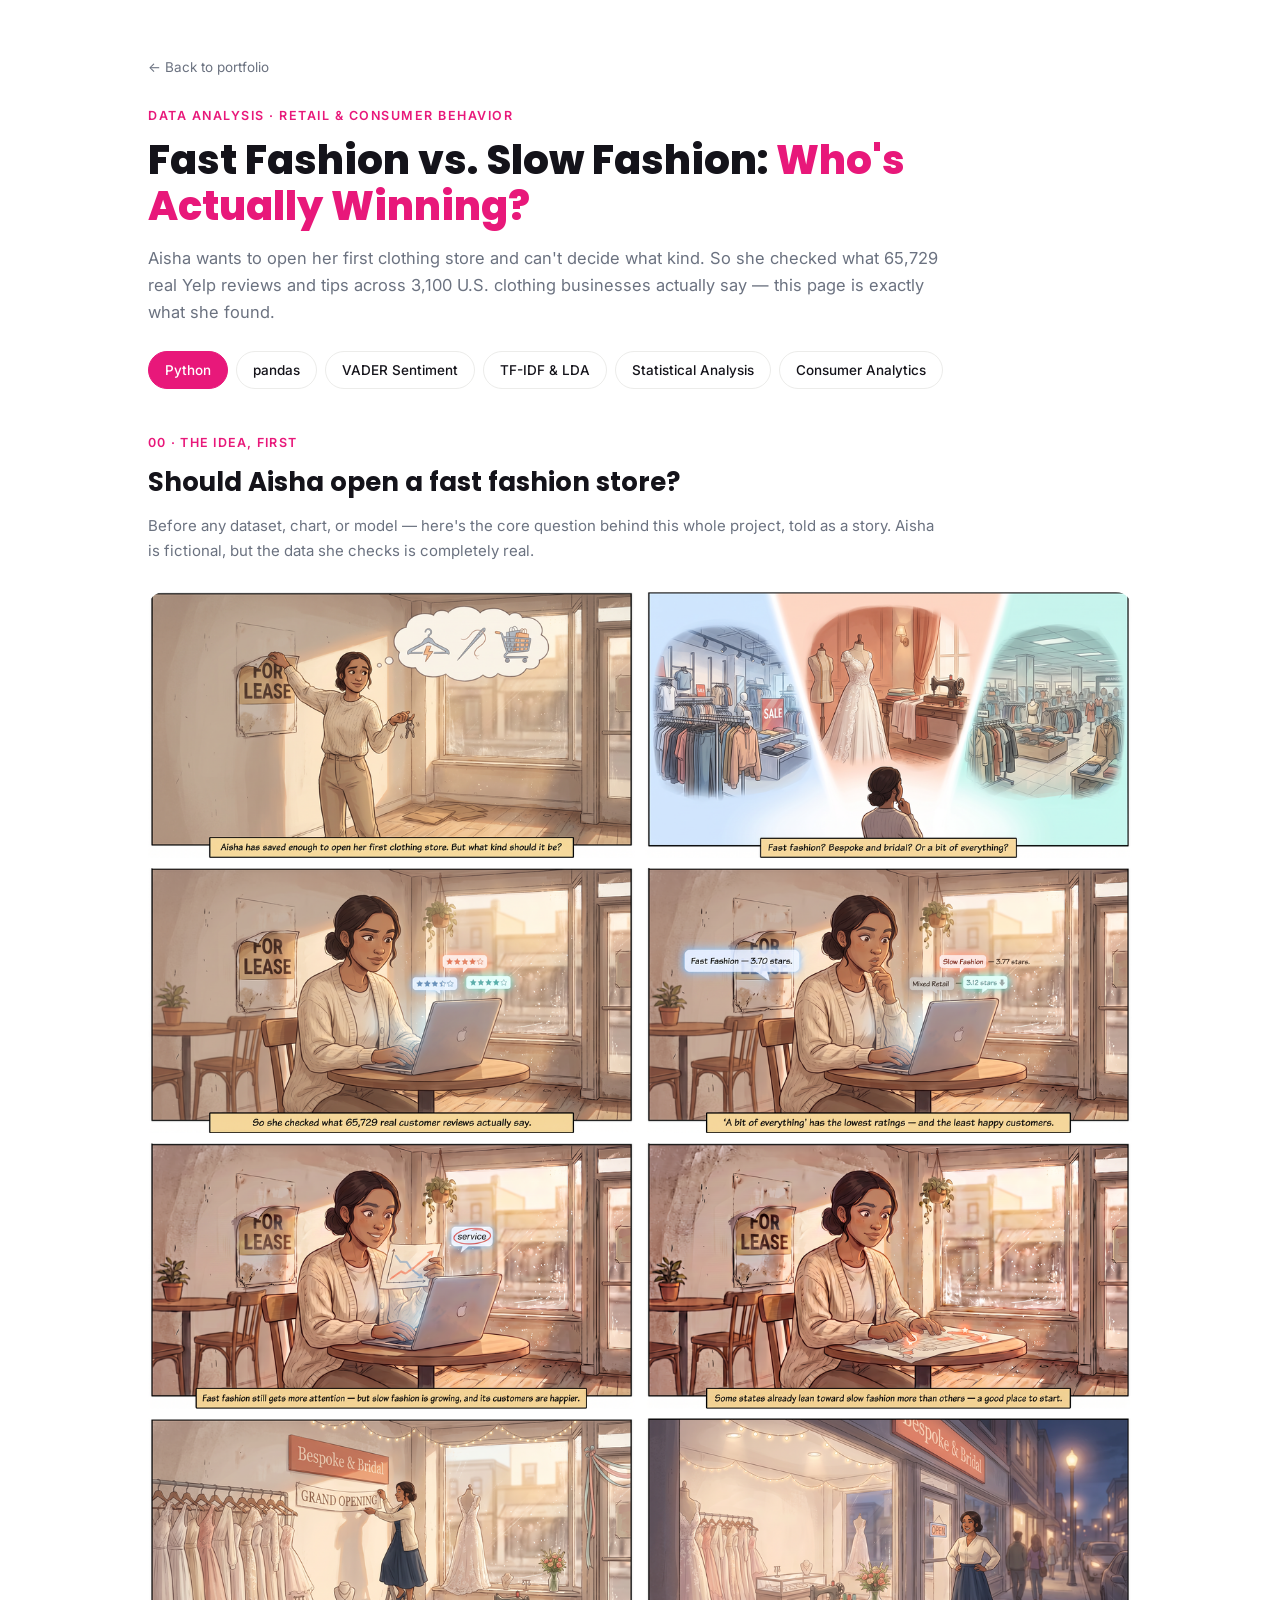
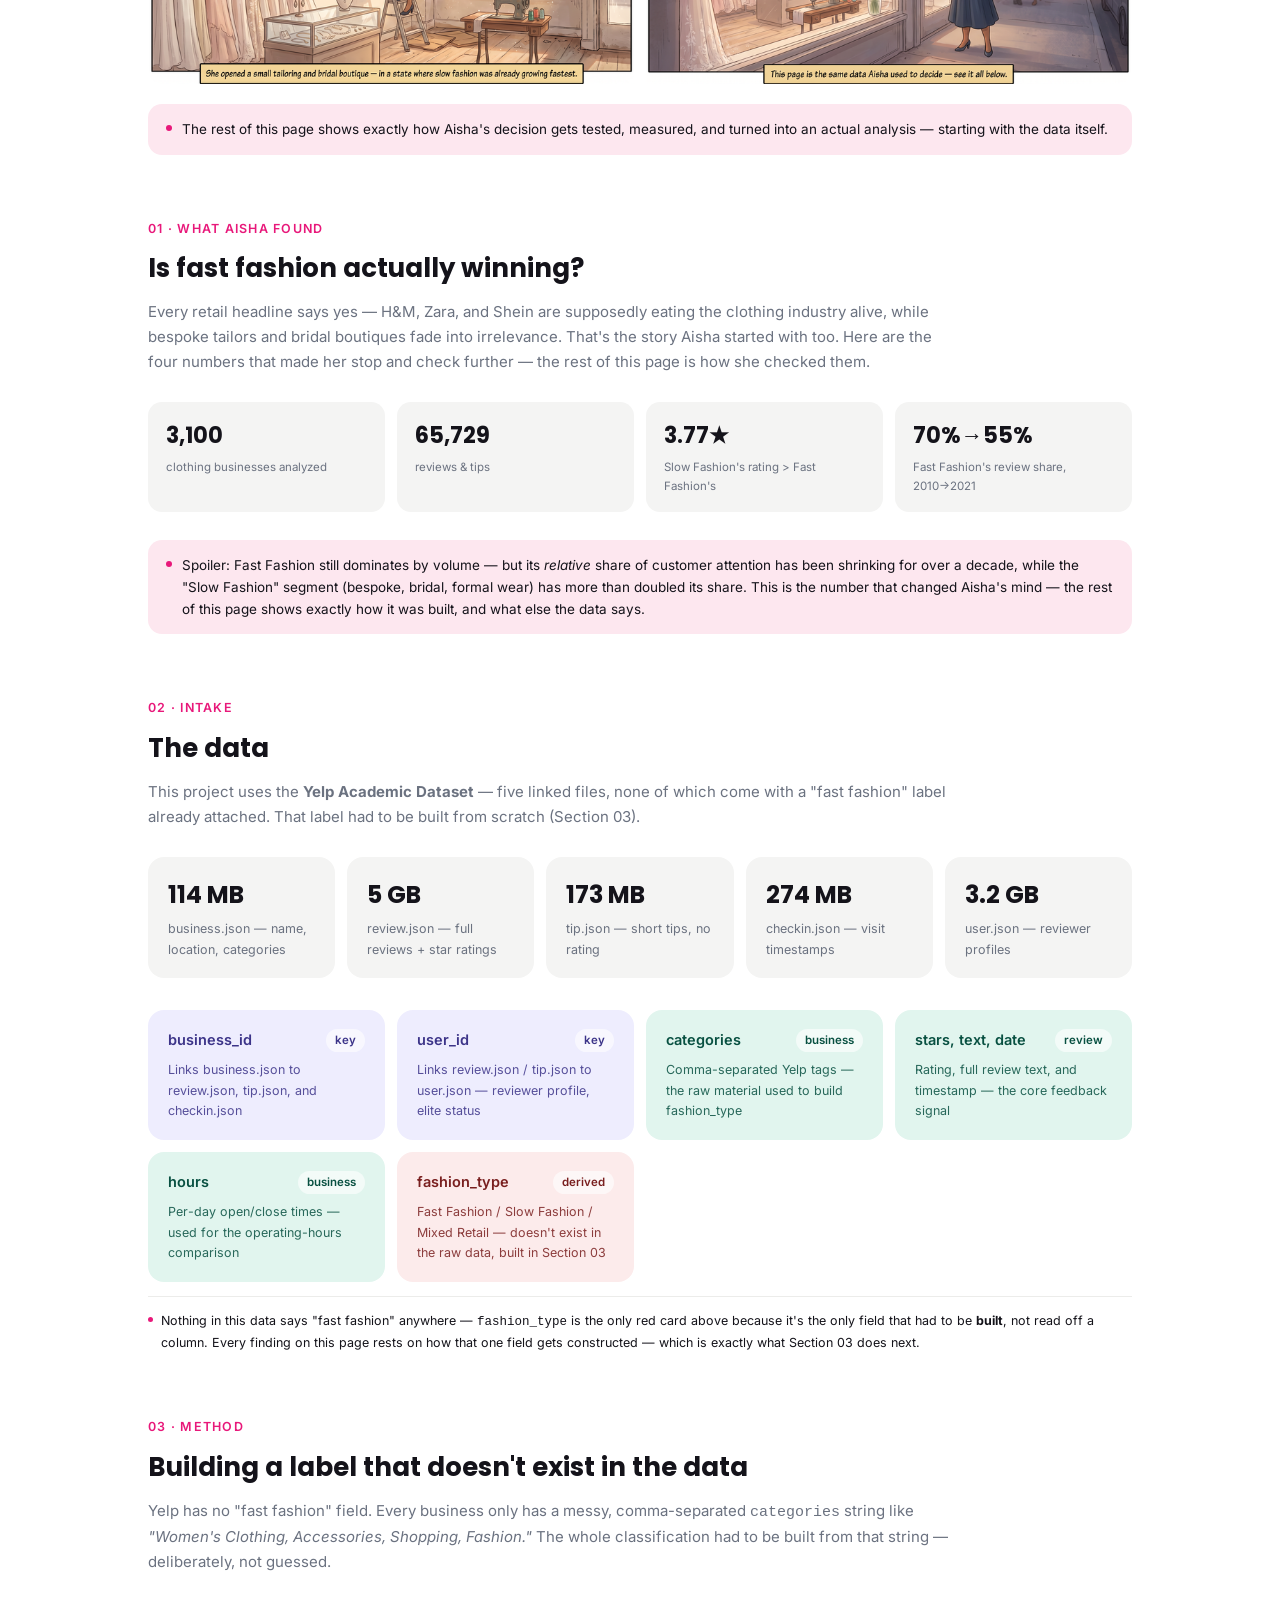
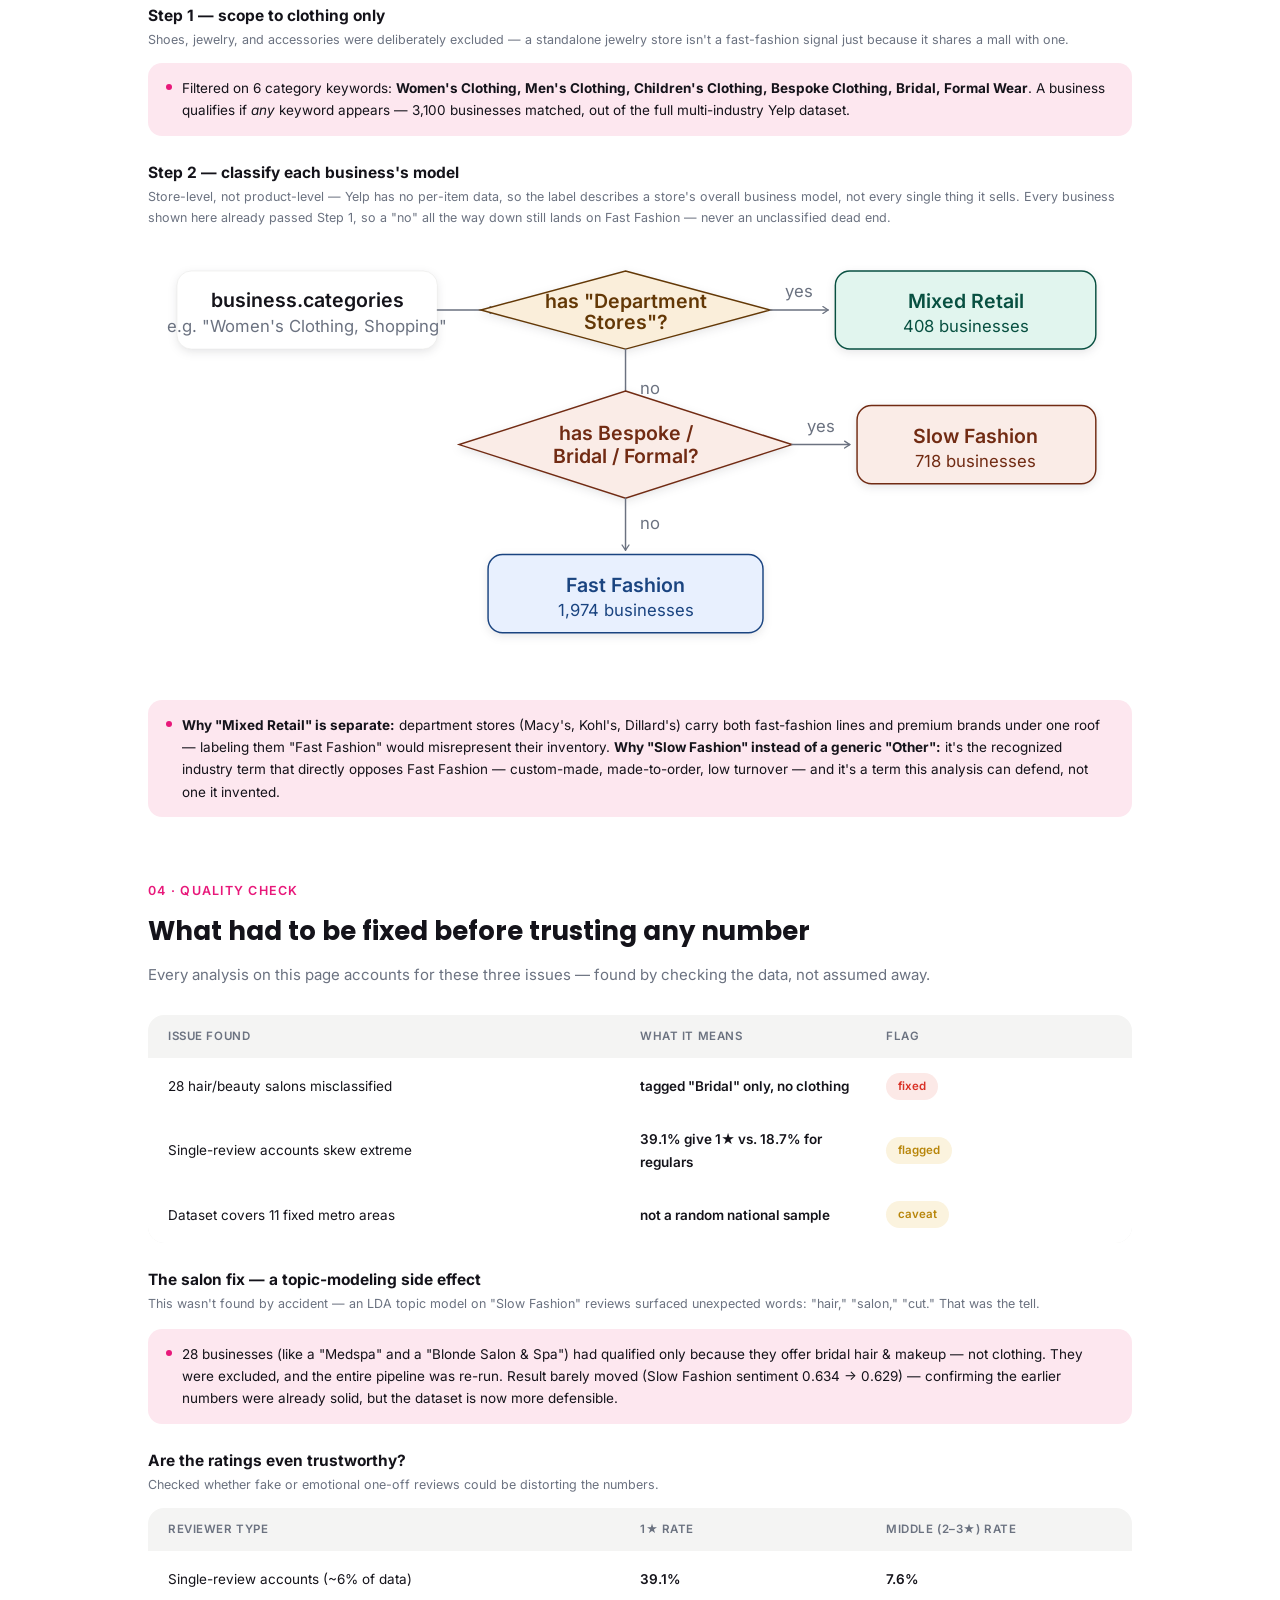
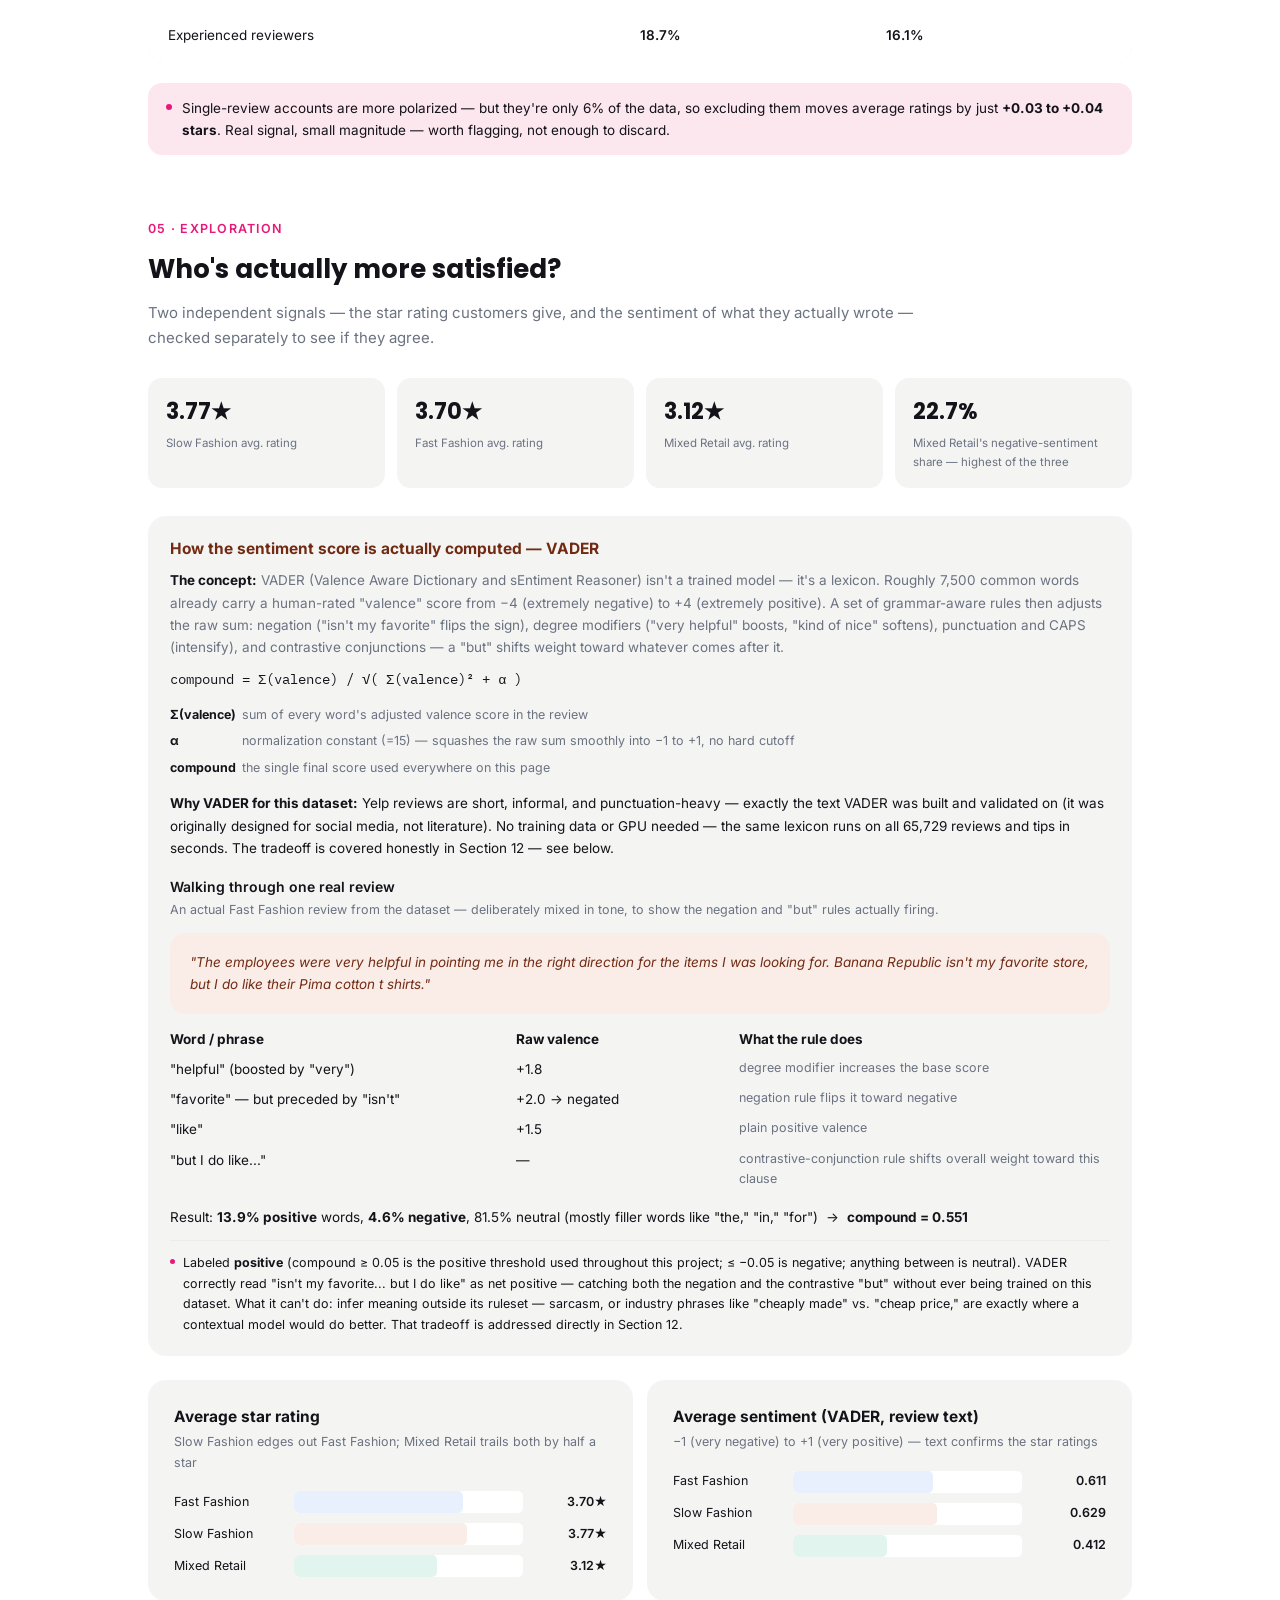
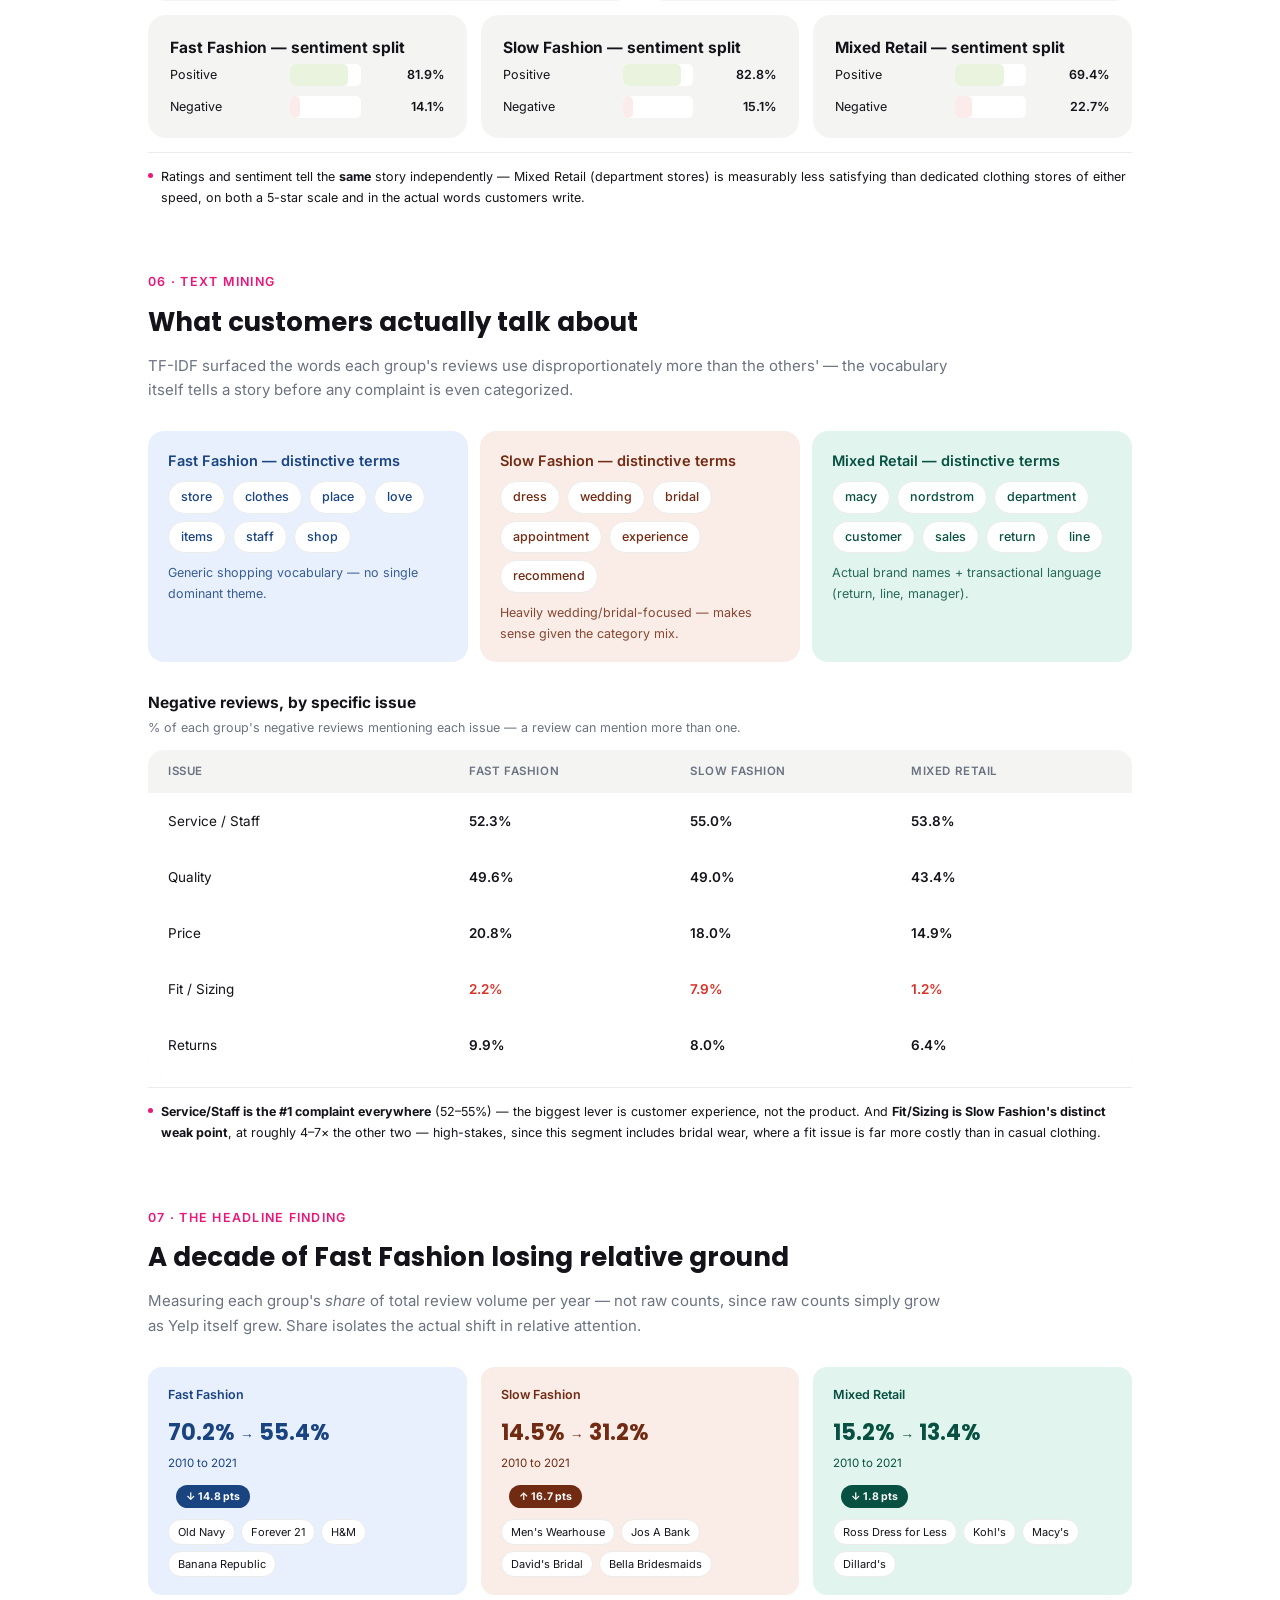
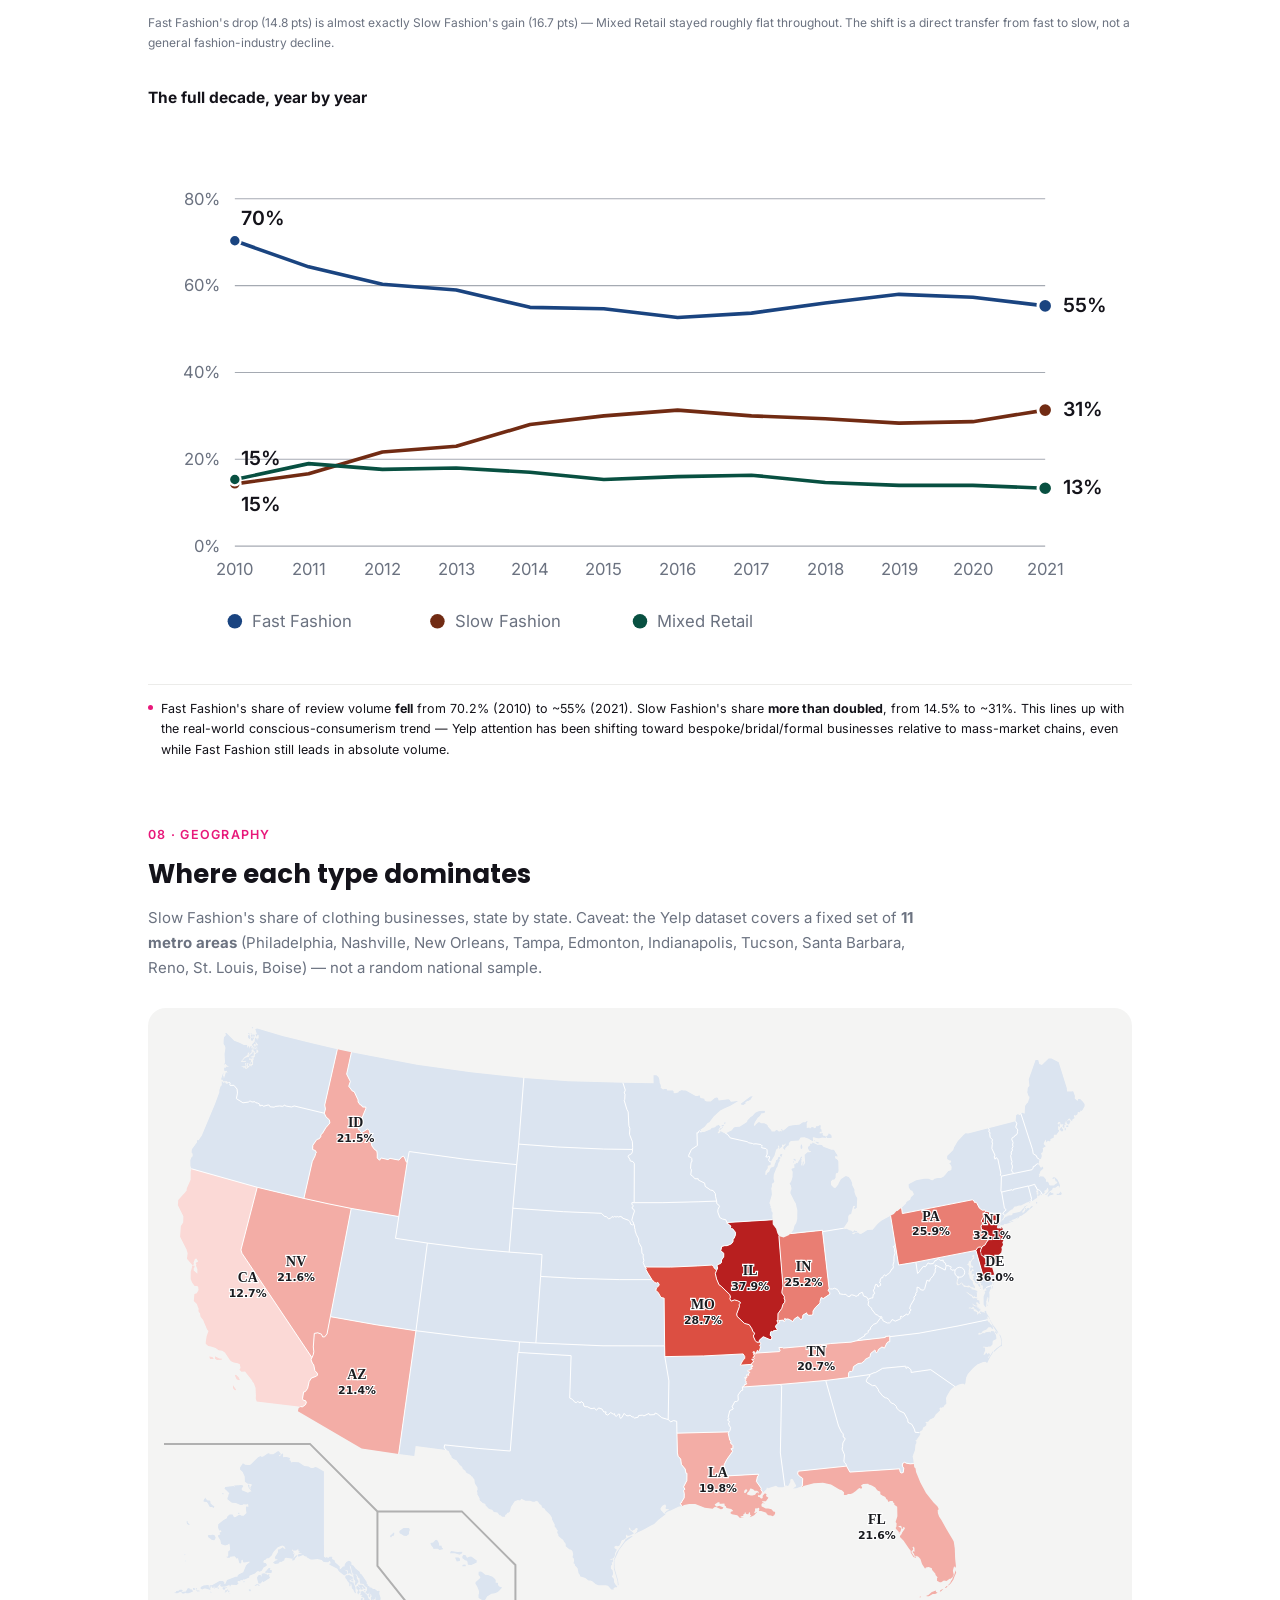
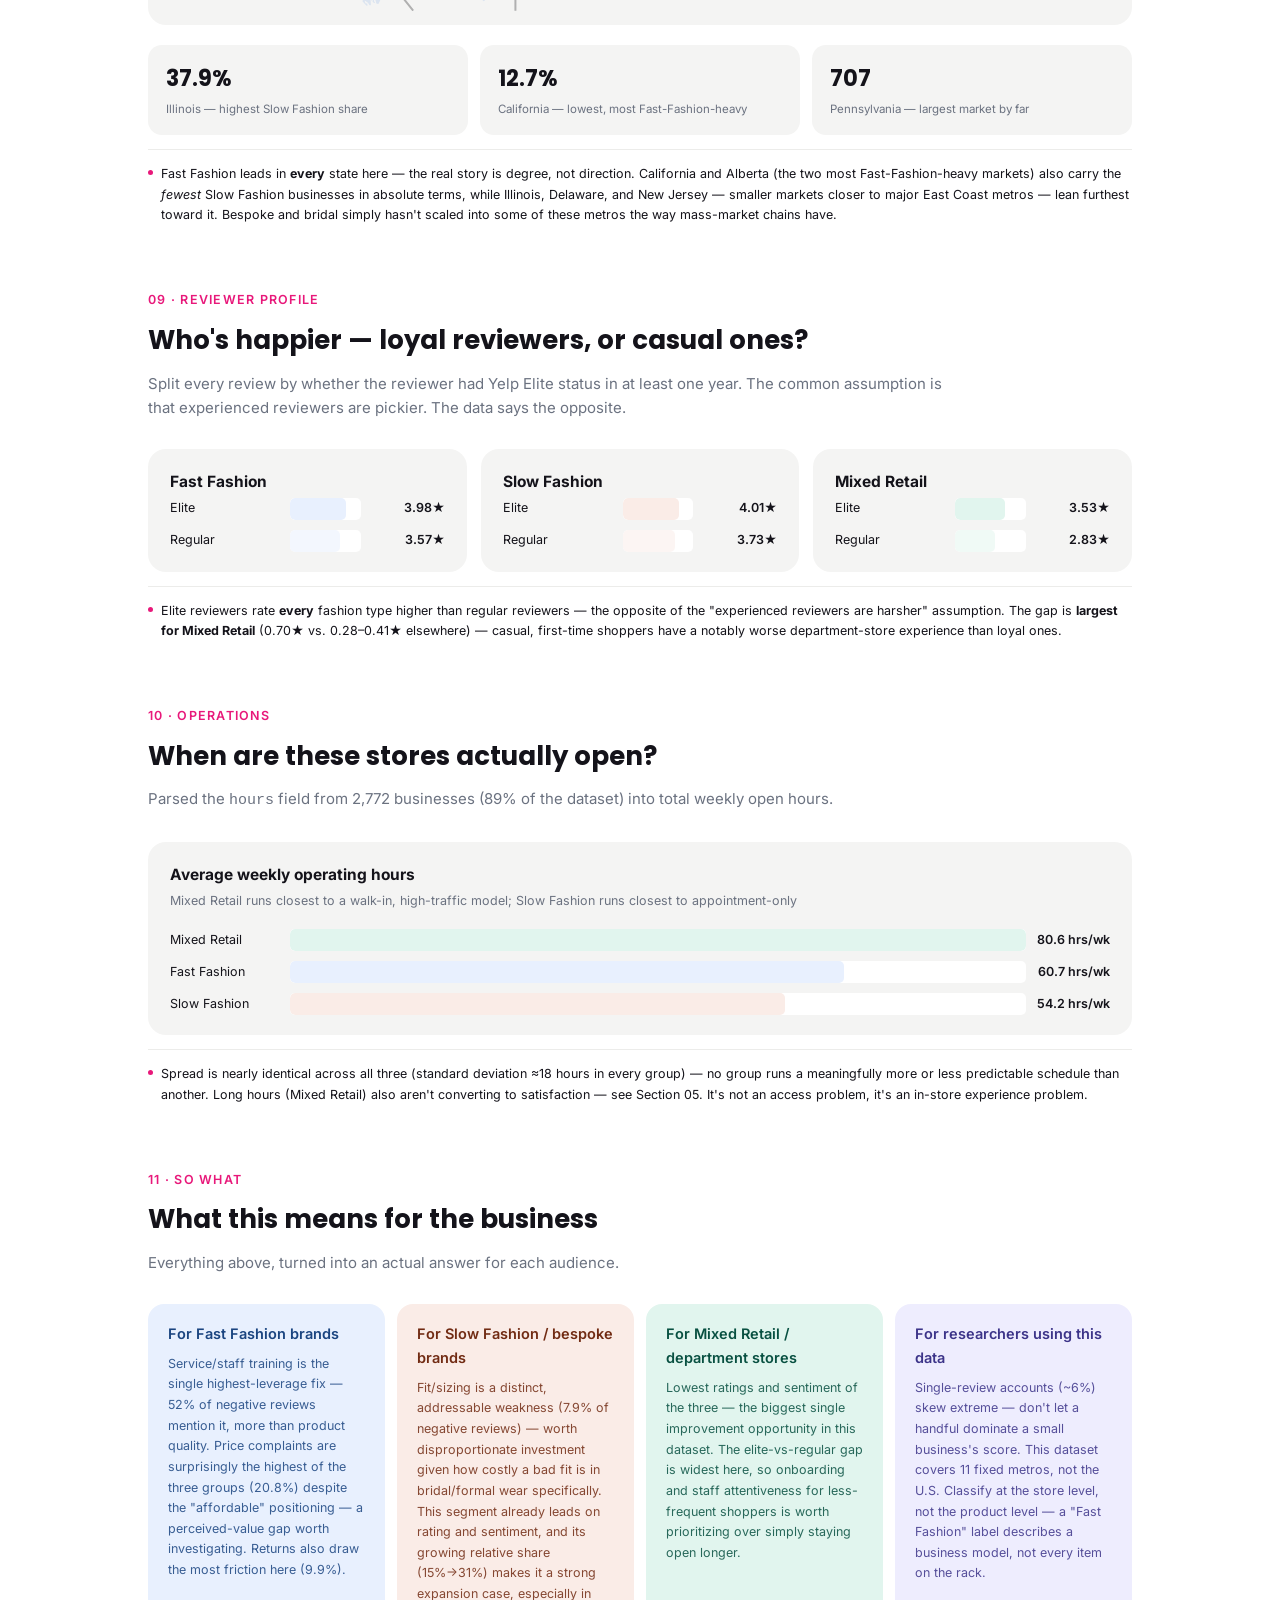
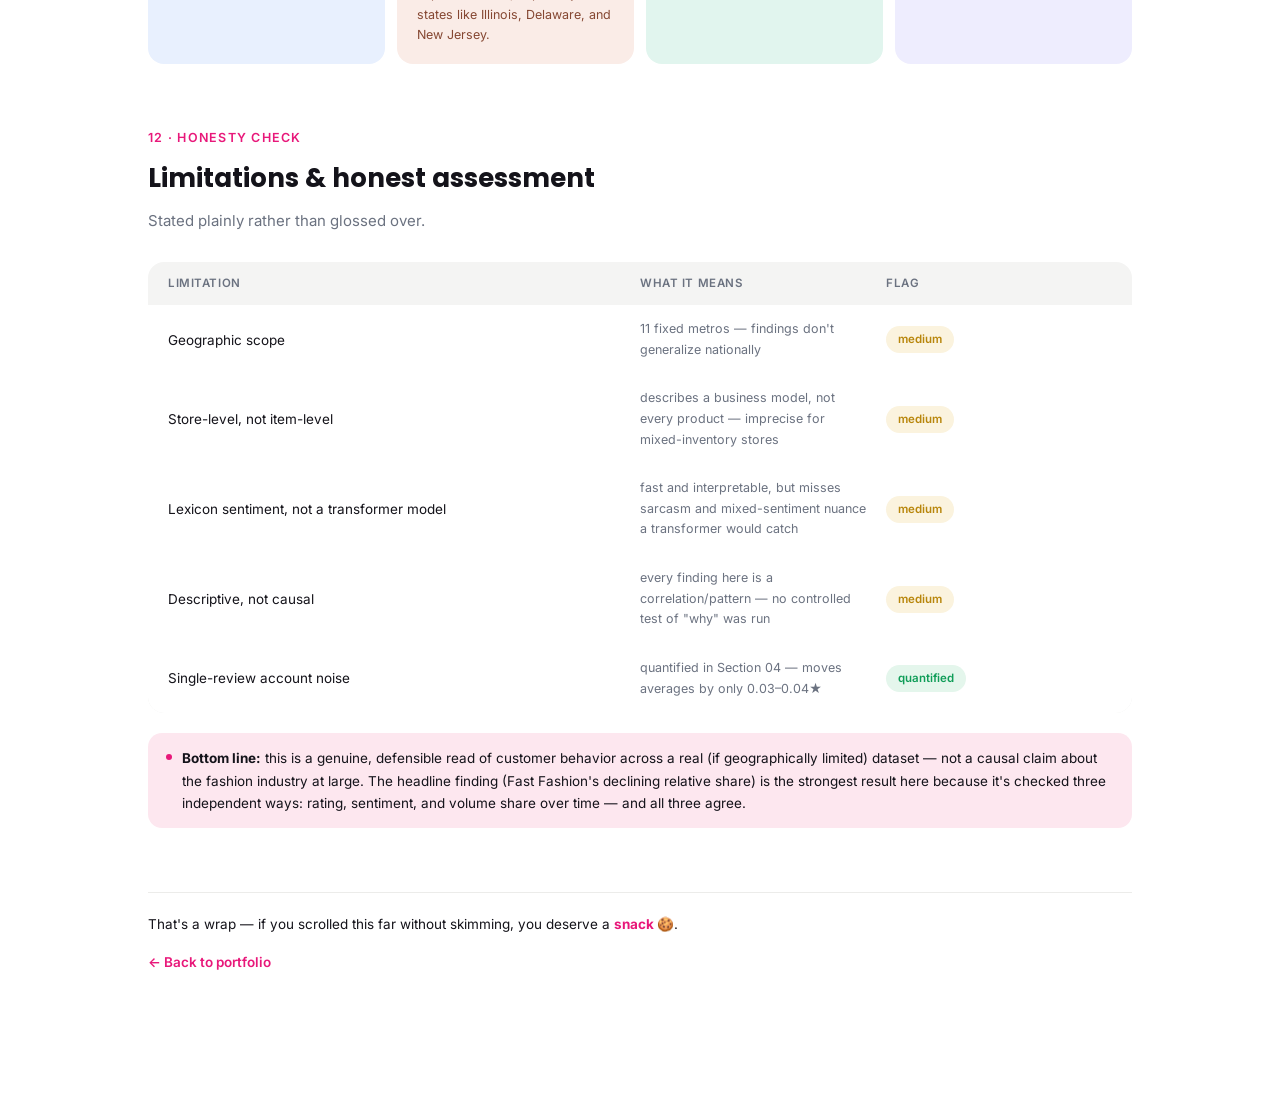
==== commit 54b96963: "Tie title, comic, and analysis into one narrative thread - Simplify the 3-way comparison cards (drop" ====
--- a/projects/fast_fashion_analysis.html
+++ b/projects/fast_fashion_analysis.html
@@ -196,9 +196,8 @@
   <p class="eyebrow">Data Analysis · Retail &amp; Consumer Behavior</p>
   <h1 class="title">Fast Fashion vs. Slow Fashion: <span>Who's Actually Winning?</span></h1>
   <p class="dek">
-    "Fast fashion" is everywhere in headlines — cheap, disposable, unstoppable. This project checks that story
-    against 65,729 real Yelp reviews and tips across 3,100 U.S. clothing businesses. The answer isn't what the
-    headlines say.
+    Aisha wants to open her first clothing store and can't decide what kind. So she checked what 65,729 real Yelp
+    reviews and tips across 3,100 U.S. clothing businesses actually say — this page is exactly what she found.
   </p>
 
   <div class="tag-row">
@@ -231,12 +230,12 @@
 
   <!-- ===== 01 THE QUESTION ===== -->
   <div class="section">
-    <p class="section-eyebrow">01 · The question, first</p>
+    <p class="section-eyebrow">01 · What Aisha found</p>
     <h2 class="section-title">Is fast fashion actually winning?</h2>
     <p class="section-desc">
       Every retail headline says yes — H&amp;M, Zara, and Shein are supposedly eating the clothing industry alive,
-      while bespoke tailors and bridal boutiques fade into irrelevance. This project tests that story against how
-      real customers actually talk, shop, and rate these businesses on Yelp — not against a press release.
+      while bespoke tailors and bridal boutiques fade into irrelevance. That's the story Aisha started with too.
+      Here are the four numbers that made her stop and check further — the rest of this page is how she checked them.
     </p>
 
     <div class="kpi-strip">
@@ -250,7 +249,8 @@
       <span class="dot"></span>
       <p>Spoiler: Fast Fashion still dominates by volume — but its <em>relative</em> share of customer attention has
       been shrinking for over a decade, while the "Slow Fashion" segment (bespoke, bridal, formal wear) has more
-      than doubled its share. The rest of this page shows exactly how that number was built, and what else the data says.</p>
+      than doubled its share. This is the number that changed Aisha's mind — the rest of this page shows exactly how
+      it was built, and what else the data says.</p>
     </div>
   </div>
 
@@ -581,40 +581,34 @@
     <p class="section-desc">Measuring each group's <em>share</em> of total review volume per year — not raw counts,
     since raw counts simply grow as Yelp itself grew. Share isolates the actual shift in relative attention.</p>
 
-    <div class="tc-wrap">
-      <svg width="100%" height="56" viewBox="0 0 900 56" style="position:absolute; top:-56px; left:0; z-index:0;">
-        <path d="M 150 14 Q 450 -18 620 14" fill="none" stroke="#C9A0A8" stroke-width="2" stroke-dasharray="5 4"/>
-        <polygon points="612,6 622,14 610,18" fill="#C9A0A8"/>
-        <text x="450" y="-8" text-anchor="middle" font-family="Inter,sans-serif" font-size="11" fill="#9E8085">14.8 pts moved from fast to slow</text>
-      </svg>
-
+    <div class="tc-wrap" style="margin-top:0;">
       <div class="tc-row">
         <div class="tc-card" style="background:#E8F0FE;">
           <p class="tc-label" style="color:#1A4480;">Fast Fashion</p>
-          <p class="tc-num" style="color:#1A4480;">70.2% <span style="font-size:14px;">&rarr;</span> 55.4%<span class="tc-badge" style="background:#1A4480;">&darr; 14.8</span></p>
-          <svg class="tc-spark" width="70" height="20" viewBox="0 0 70 20"><polyline points="2,4 68,16" fill="none" stroke="#1A4480" stroke-width="2.5" stroke-linecap="round"/><circle cx="68" cy="16" r="3" fill="#1A4480"/></svg>
+          <p class="tc-num" style="color:#1A4480;">70.2% <span style="font-size:14px;">&rarr;</span> 55.4%</p>
           <p class="tc-sub" style="color:#1A4480;">2010 to 2021</p>
+          <span class="tc-badge" style="background:#1A4480;">&darr; 14.8 pts</span>
           <div class="tc-ex-row"><span class="tc-ex-tag">Old Navy</span><span class="tc-ex-tag">Forever 21</span><span class="tc-ex-tag">H&amp;M</span><span class="tc-ex-tag">Banana Republic</span></div>
         </div>
 
         <div class="tc-card" style="background:#FAECE7;">
           <p class="tc-label" style="color:#712B13;">Slow Fashion</p>
-          <p class="tc-num" style="color:#712B13;">14.5% <span style="font-size:14px;">&rarr;</span> 31.2%<span class="tc-badge" style="background:#712B13;">&uarr; 16.7</span></p>
-          <svg class="tc-spark" width="70" height="20" viewBox="0 0 70 20"><polyline points="2,16 68,4" fill="none" stroke="#712B13" stroke-width="2.5" stroke-linecap="round"/><circle cx="68" cy="4" r="3" fill="#712B13"/></svg>
+          <p class="tc-num" style="color:#712B13;">14.5% <span style="font-size:14px;">&rarr;</span> 31.2%</p>
           <p class="tc-sub" style="color:#712B13;">2010 to 2021</p>
-          <div class="tc-ex-row"><span class="tc-ex-tag">Men's Wearhouse</span><span class="tc-ex-tag">Jos A Bank</span><span class="tc-ex-tag">David's Bridal</span></div>
+          <span class="tc-badge" style="background:#712B13;">&uarr; 16.7 pts</span>
+          <div class="tc-ex-row"><span class="tc-ex-tag">Men's Wearhouse</span><span class="tc-ex-tag">Jos A Bank</span><span class="tc-ex-tag">David's Bridal</span><span class="tc-ex-tag">Bella Bridesmaids</span></div>
         </div>
 
         <div class="tc-card" style="background:#E1F5EE;">
           <p class="tc-label" style="color:#085041;">Mixed Retail</p>
-          <p class="tc-num" style="color:#085041;">15.2% <span style="font-size:14px;">&rarr;</span> 13.4%<span class="tc-badge" style="background:#085041;">&darr; 1.8</span></p>
-          <svg class="tc-spark" width="70" height="20" viewBox="0 0 70 20"><polyline points="2,9 68,11" fill="none" stroke="#085041" stroke-width="2.5" stroke-linecap="round"/><circle cx="68" cy="11" r="3" fill="#085041"/></svg>
-          <p class="tc-sub" style="color:#085041;">2010 to 2021 &mdash; roughly flat</p>
-          <div class="tc-ex-row"><span class="tc-ex-tag">Ross Dress for Less</span><span class="tc-ex-tag">Kohl's</span><span class="tc-ex-tag">Macy's</span></div>
+          <p class="tc-num" style="color:#085041;">15.2% <span style="font-size:14px;">&rarr;</span> 13.4%</p>
+          <p class="tc-sub" style="color:#085041;">2010 to 2021</p>
+          <span class="tc-badge" style="background:#085041;">&darr; 1.8 pts</span>
+          <div class="tc-ex-row"><span class="tc-ex-tag">Ross Dress for Less</span><span class="tc-ex-tag">Kohl's</span><span class="tc-ex-tag">Macy's</span><span class="tc-ex-tag">Dillard's</span></div>
         </div>
       </div>
 
-      <p style="font-size:12px; color:var(--gray-text); margin:18px 0 0;">Fast Fashion's drop (14.8 pts) is almost exactly Slow Fashion's gain (16.7 pts) &mdash; Mixed Retail barely moved. This reads as a direct transfer from fast to slow, not a general fashion-industry decline.</p>
+      <p style="font-size:12px; color:var(--gray-text); margin:18px 0 0;">Fast Fashion's drop (14.8 pts) is almost exactly Slow Fashion's gain (16.7 pts) &mdash; Mixed Retail stayed roughly flat throughout. The shift is a direct transfer from fast to slow, not a general fashion-industry decline.</p>
     </div>
 
     <p class="chart-title" style="margin-top:32px; margin-bottom:2px;">The full decade, year by year</p>
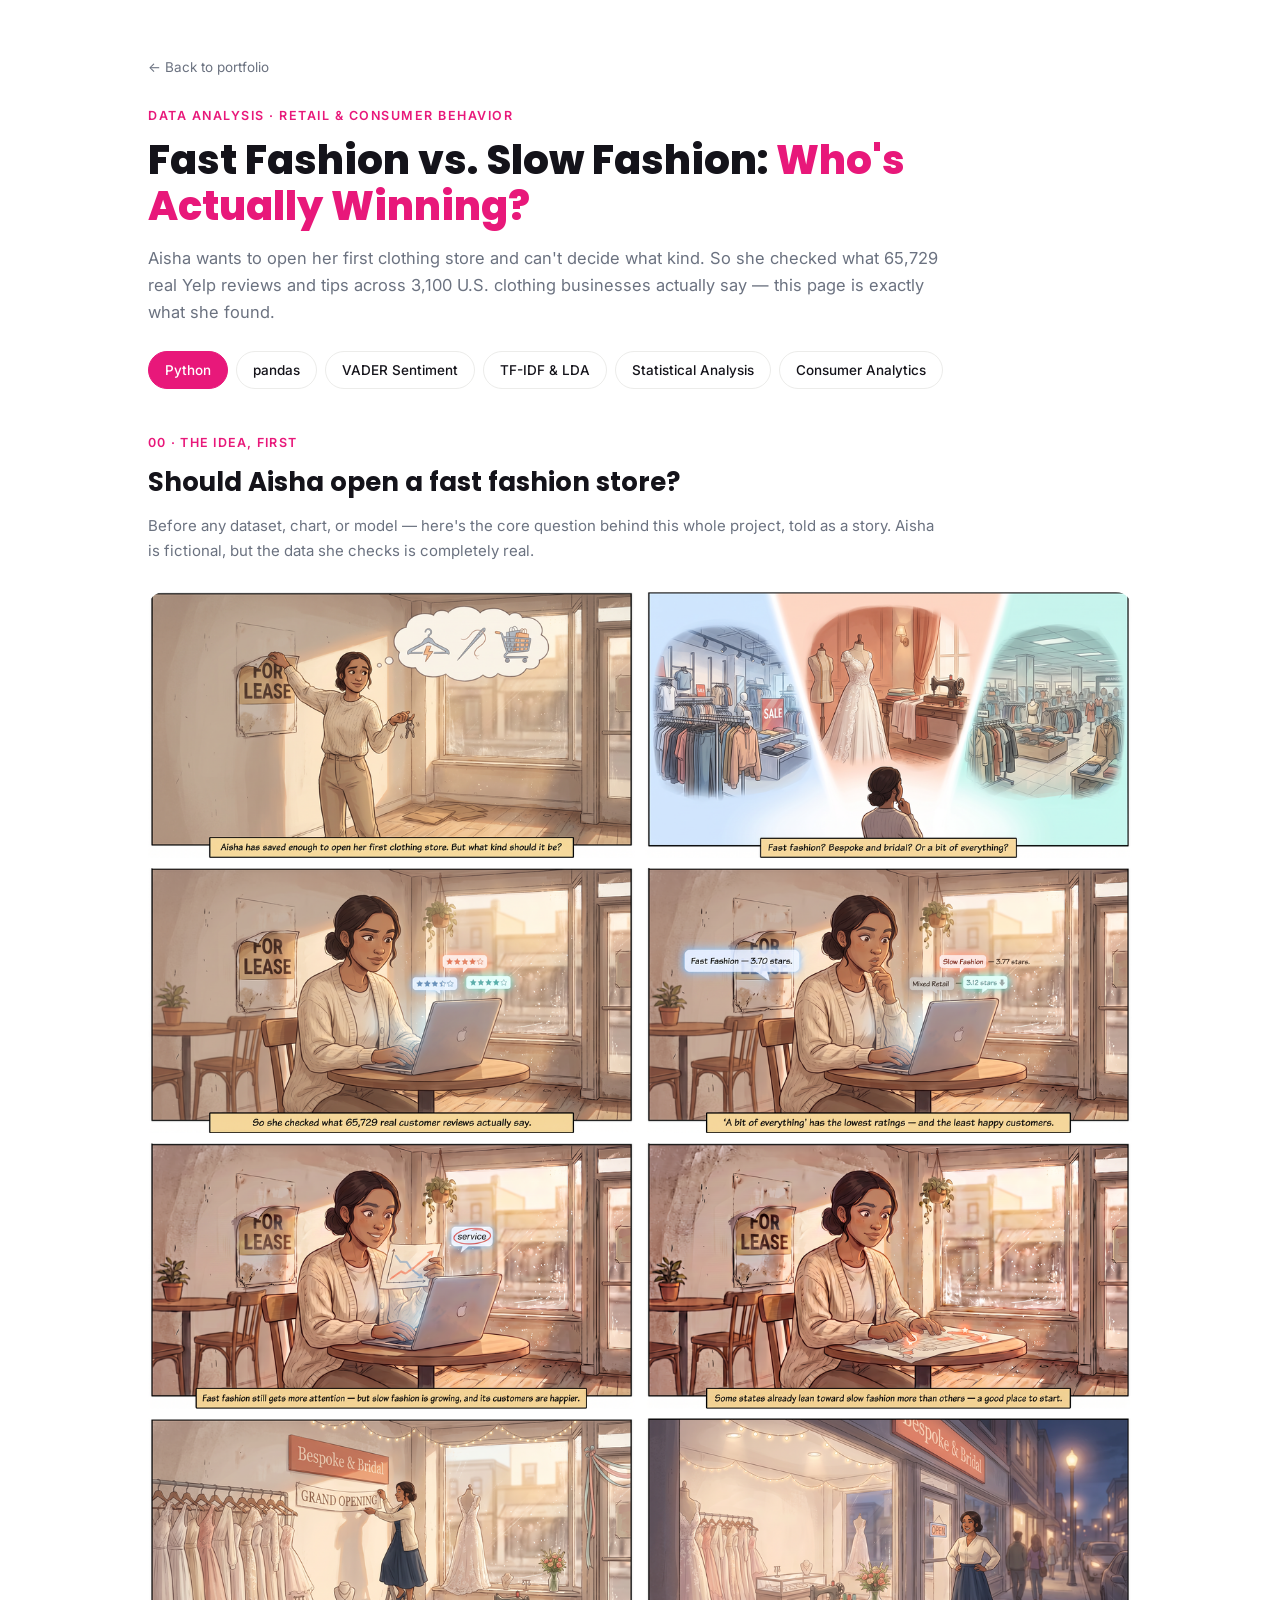
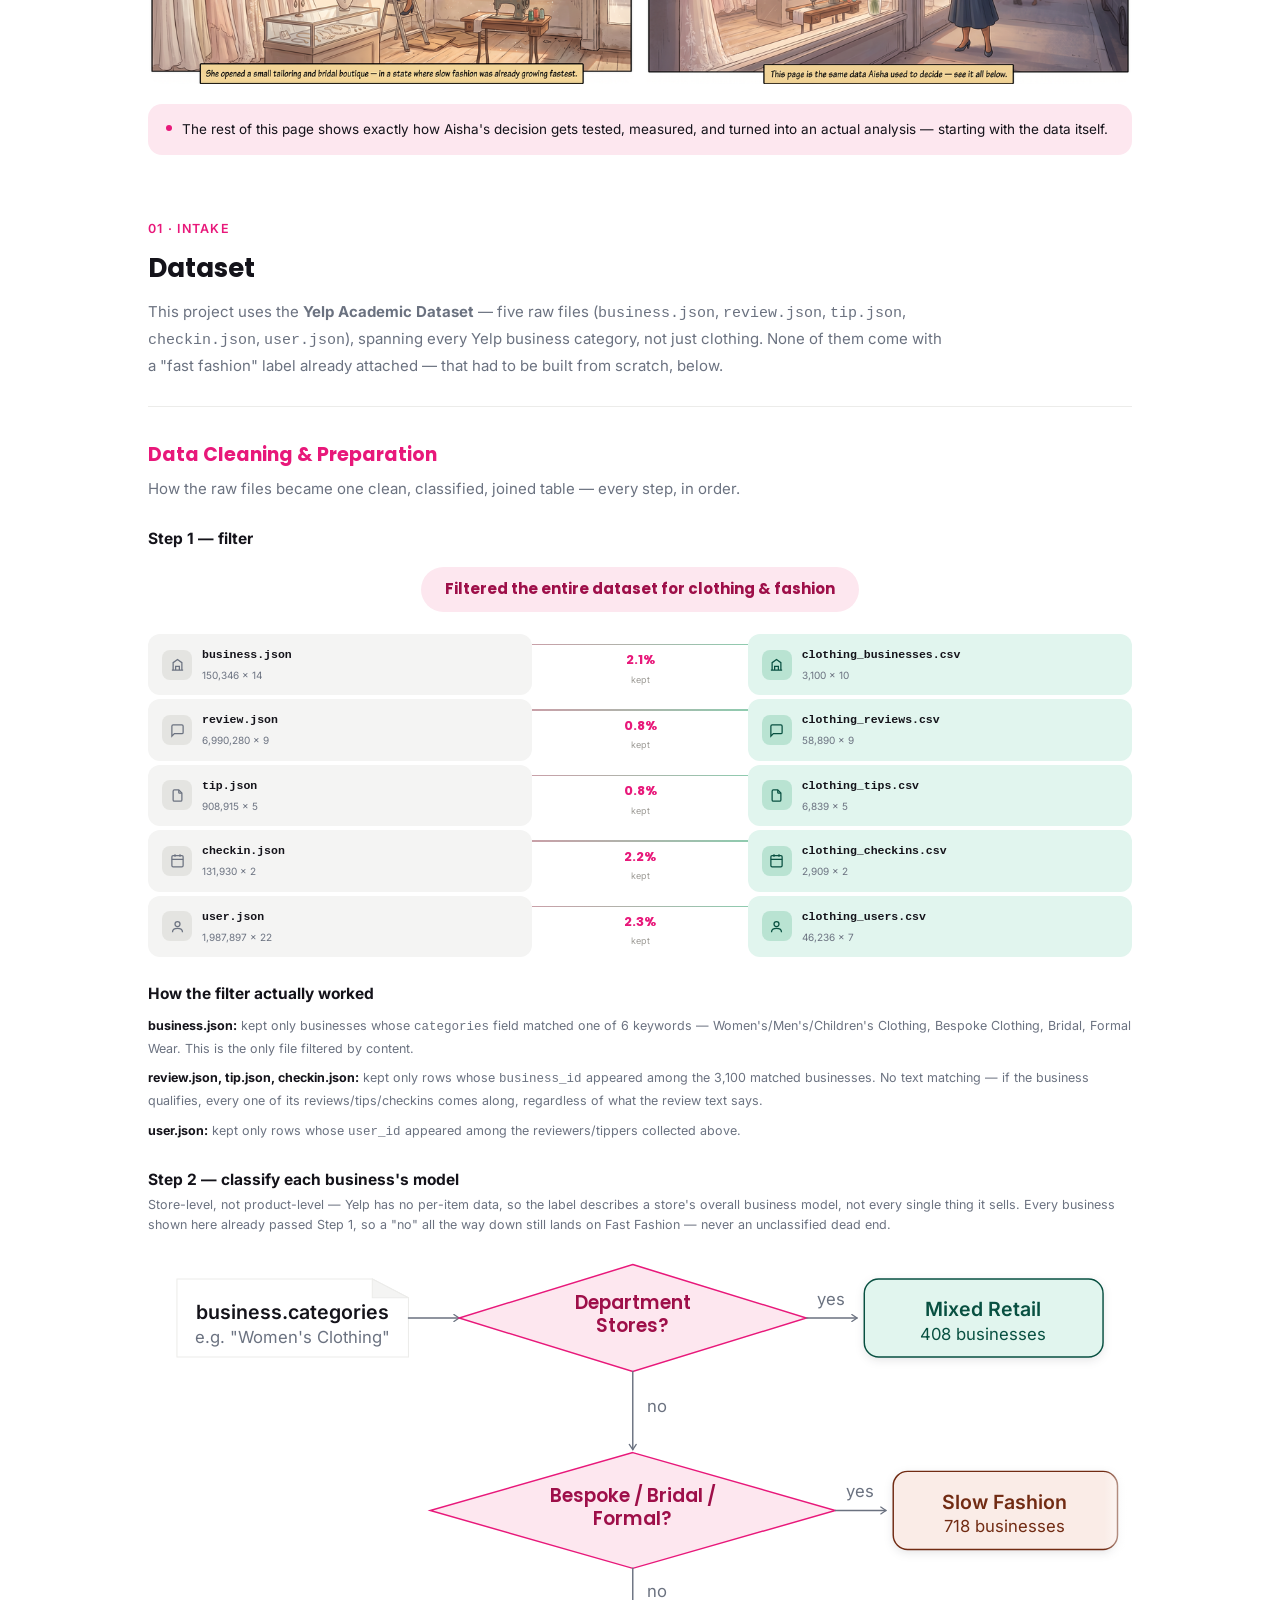
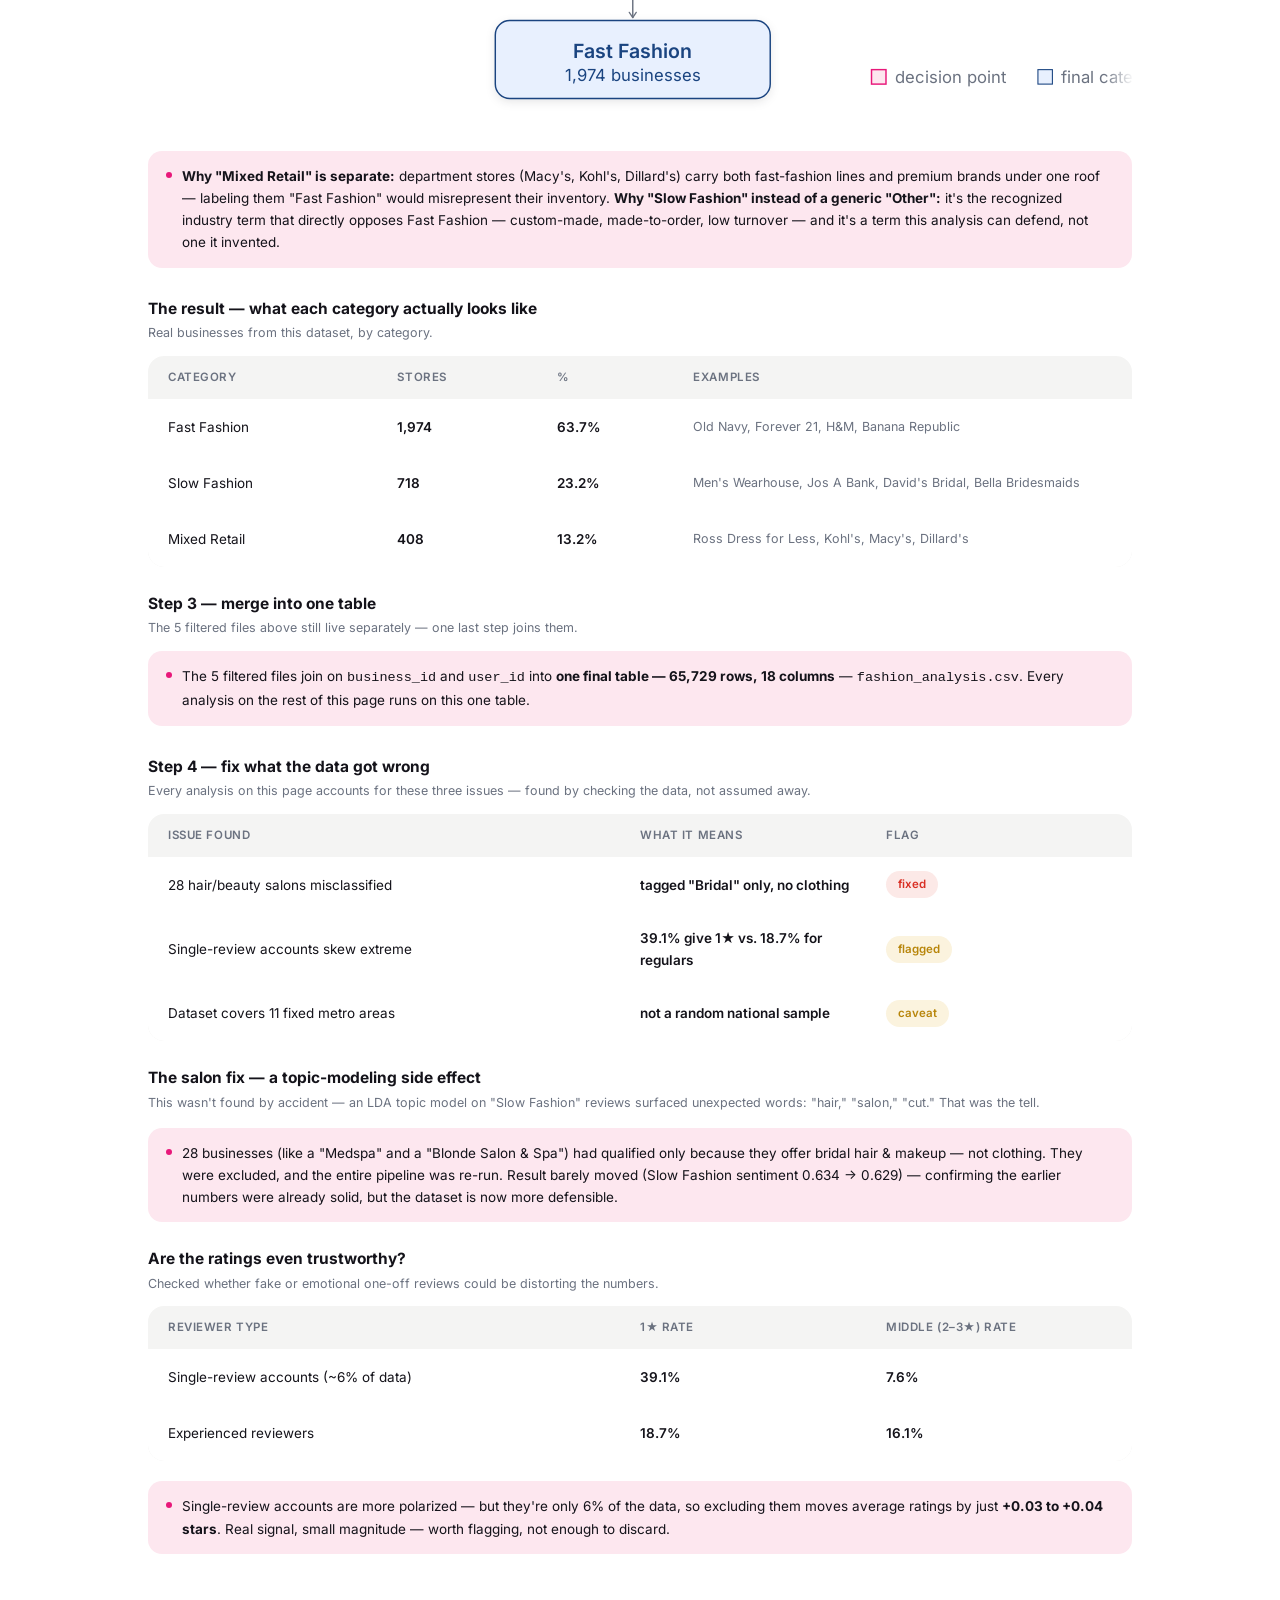
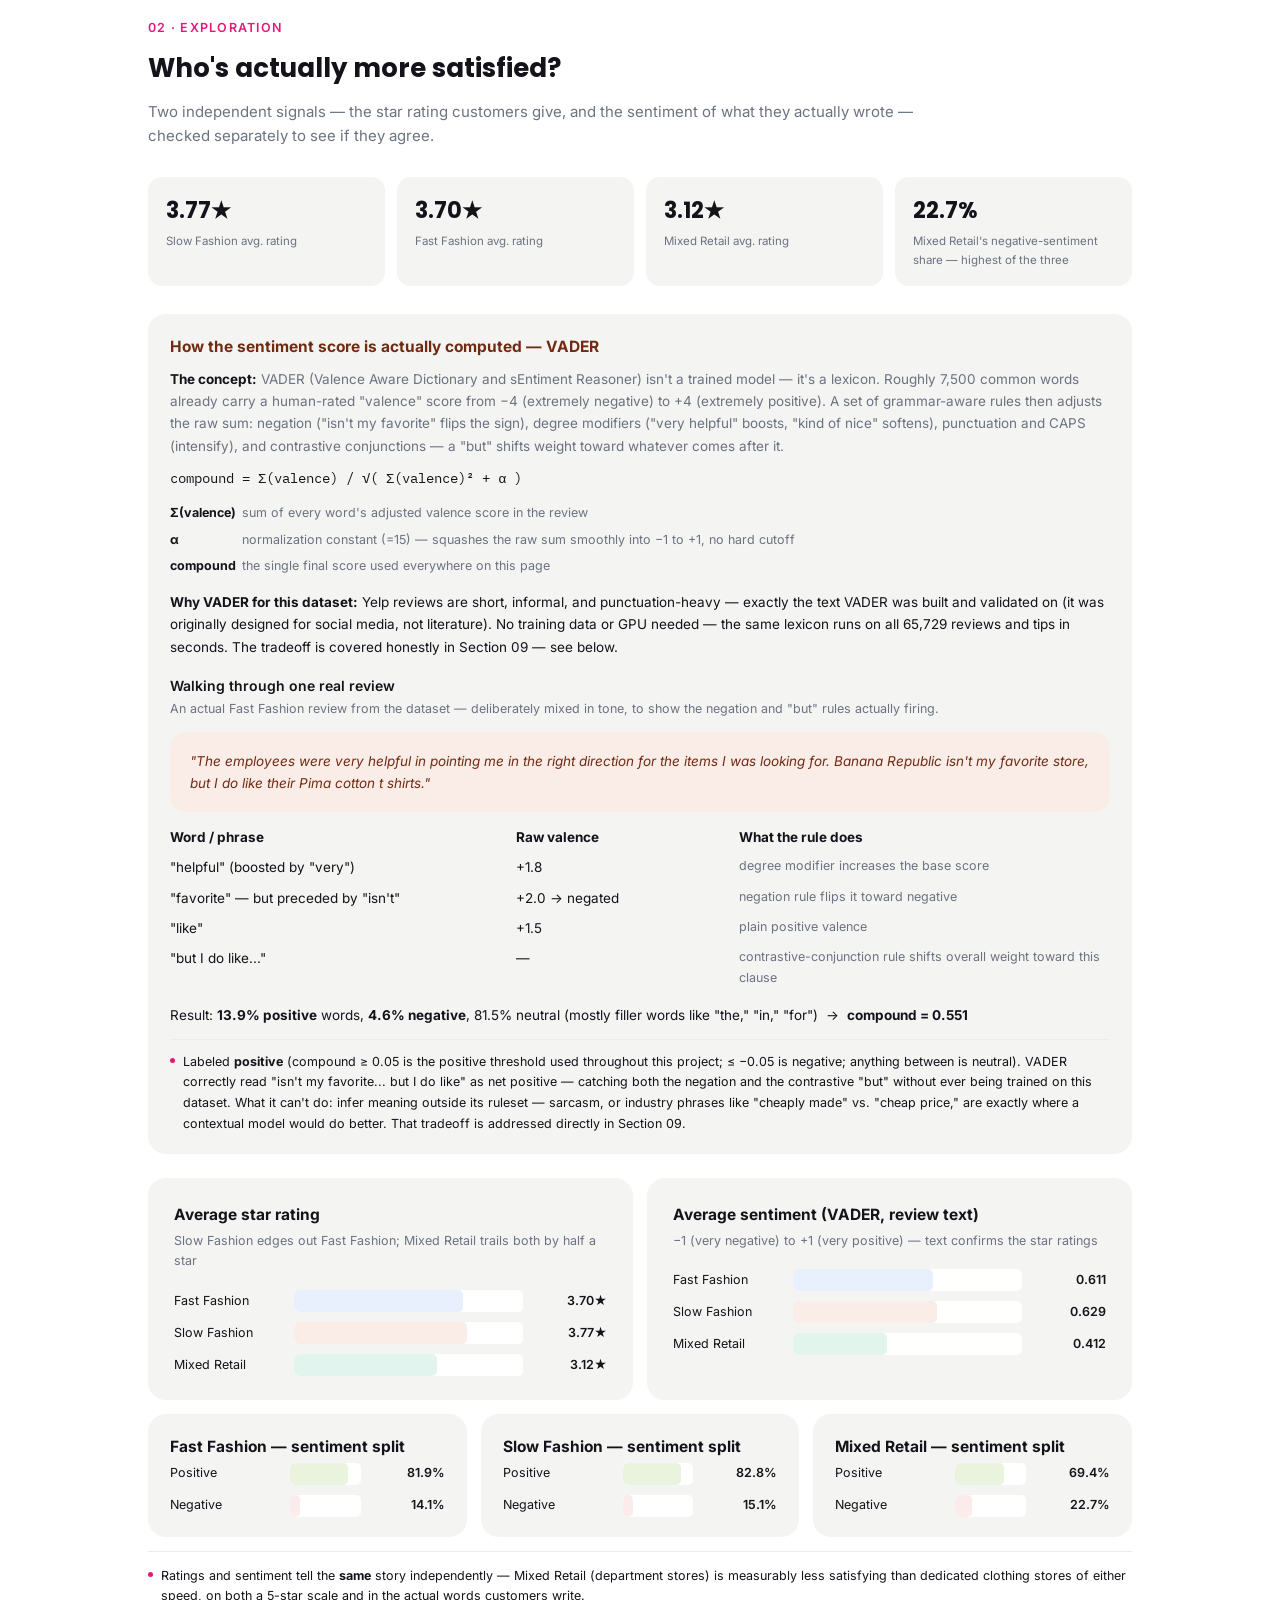
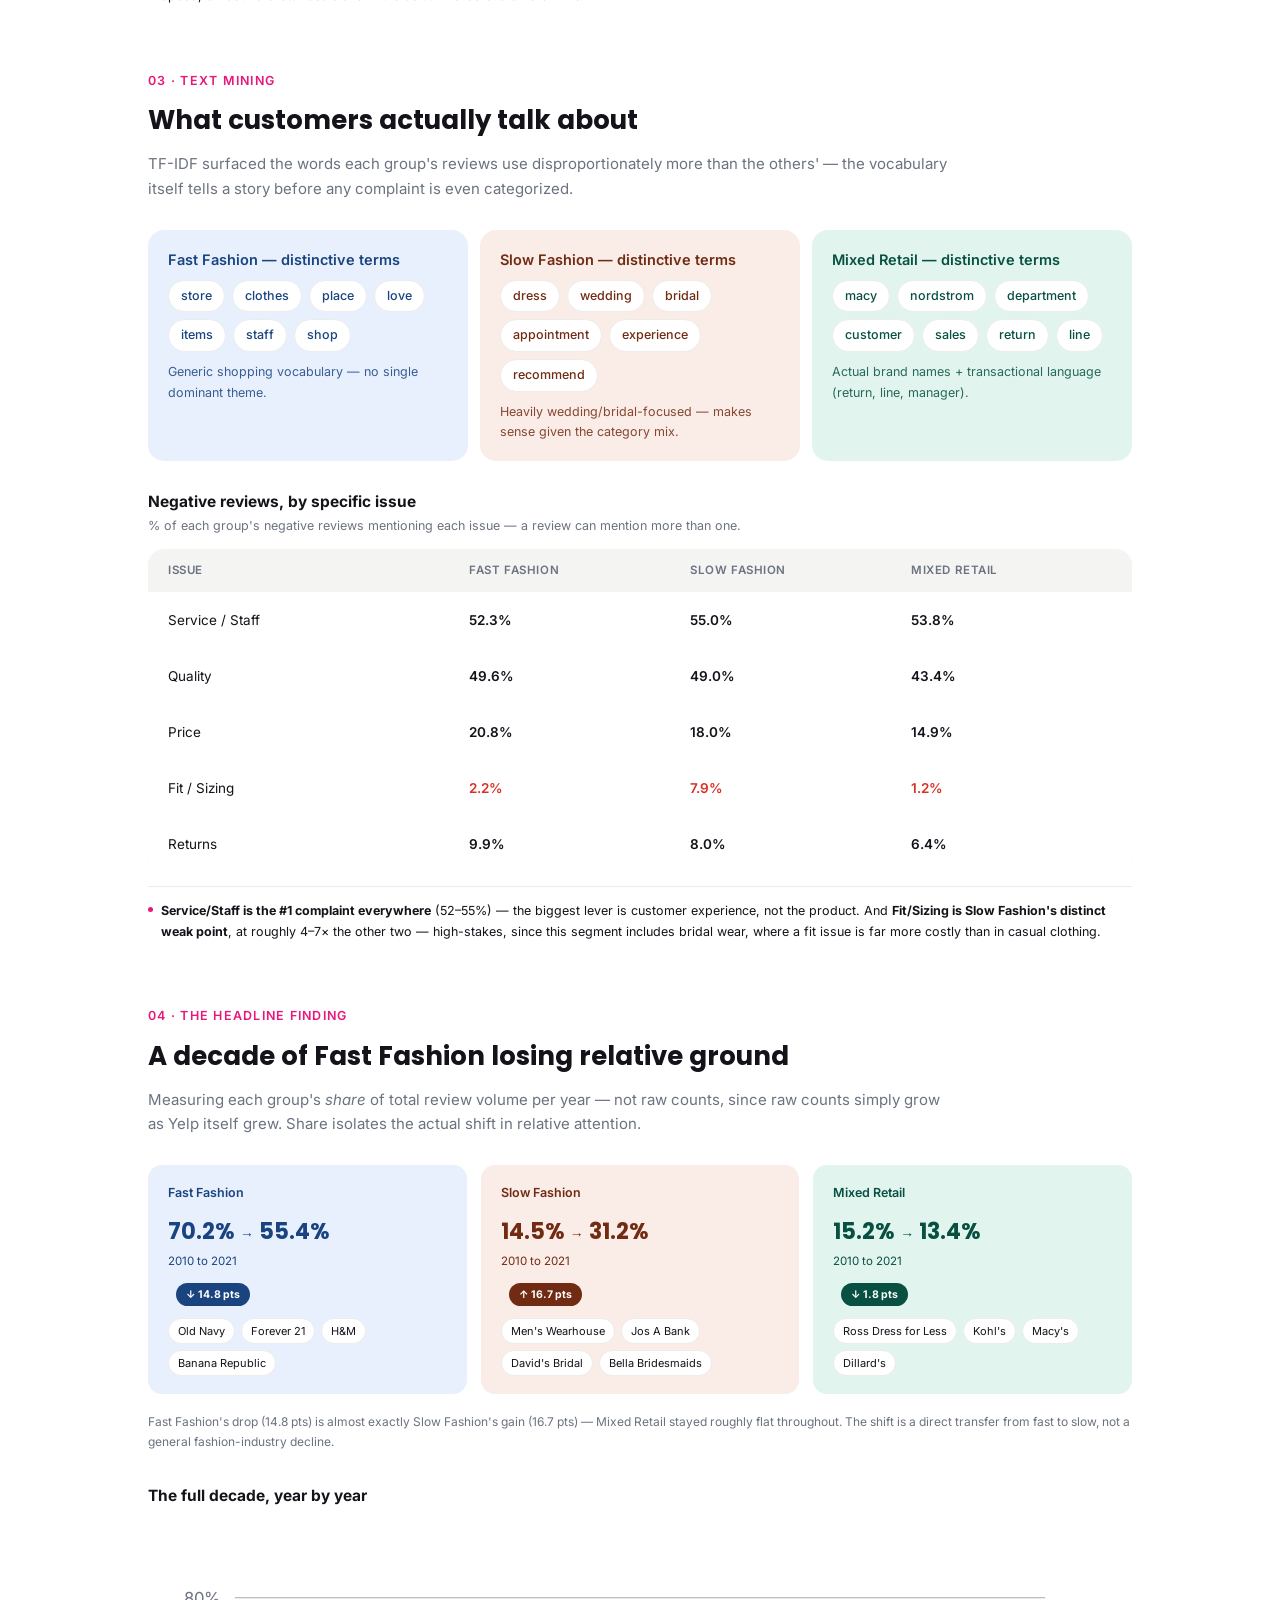
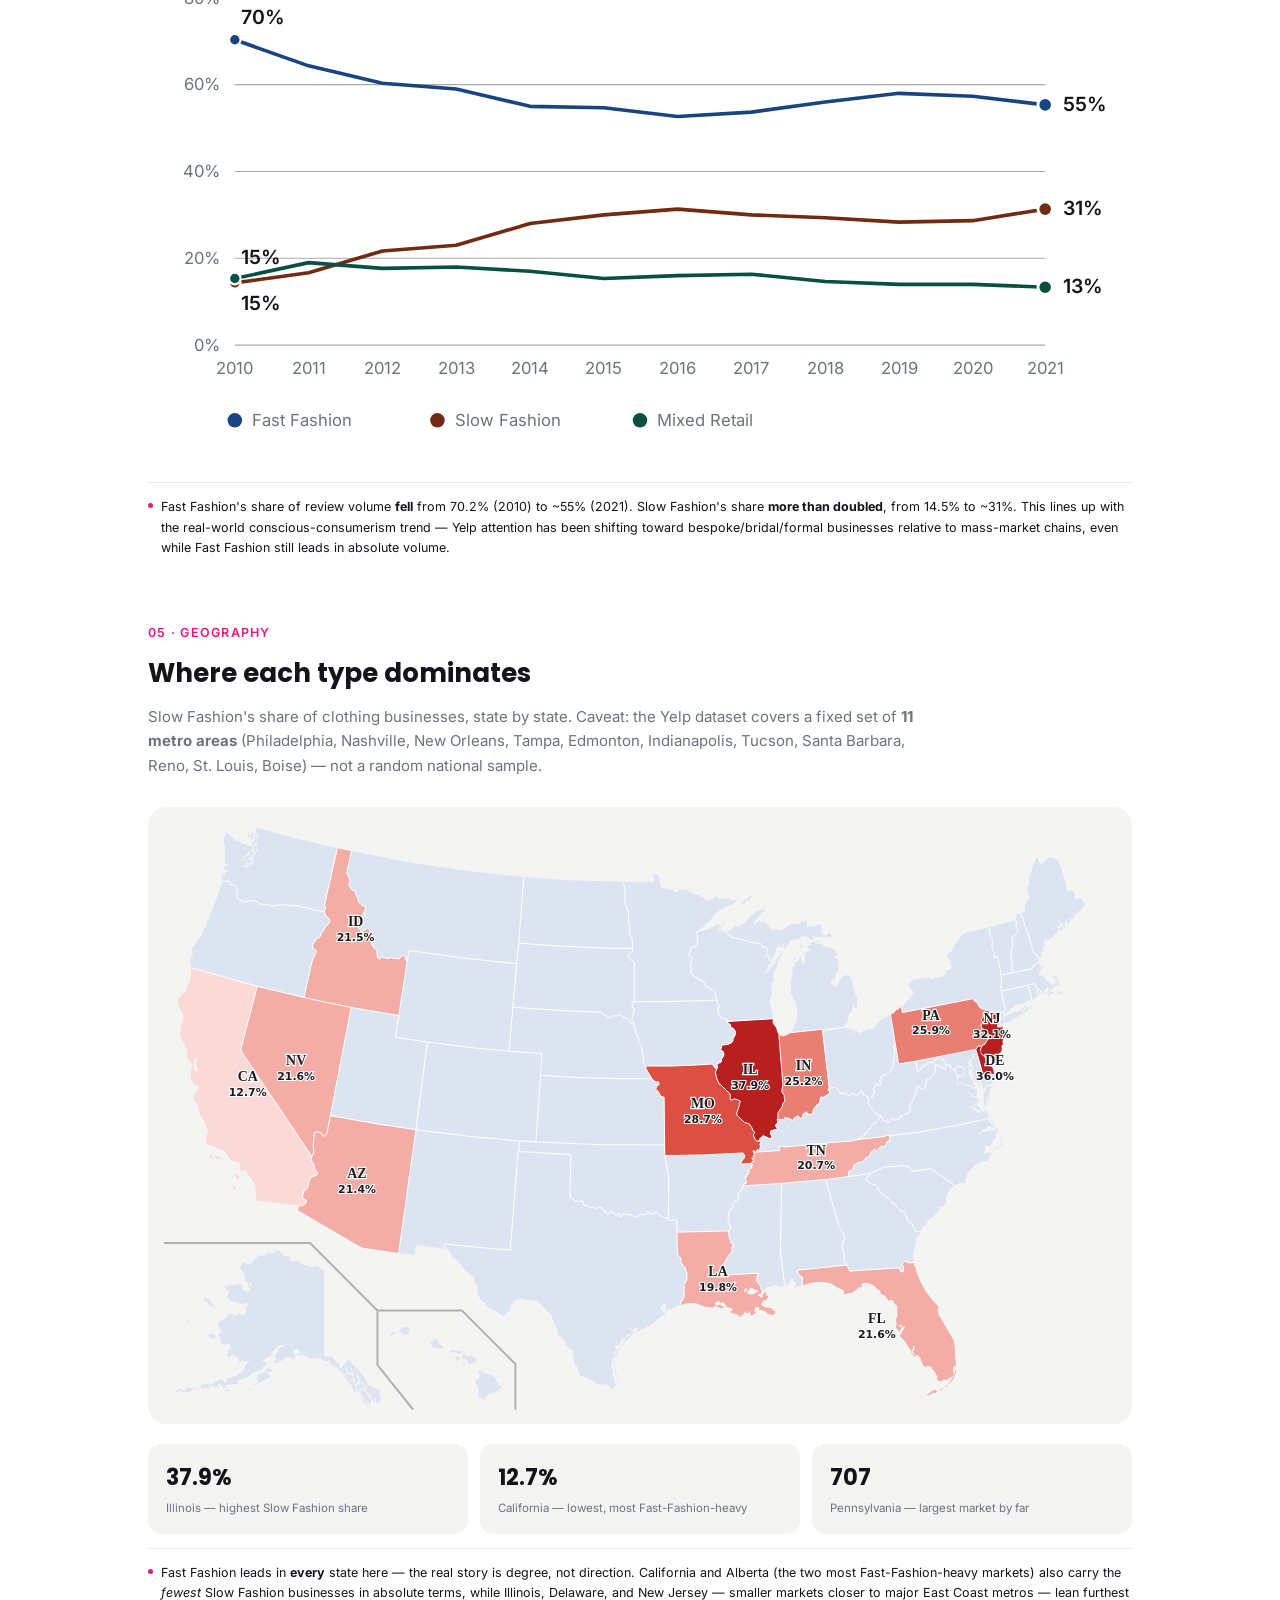
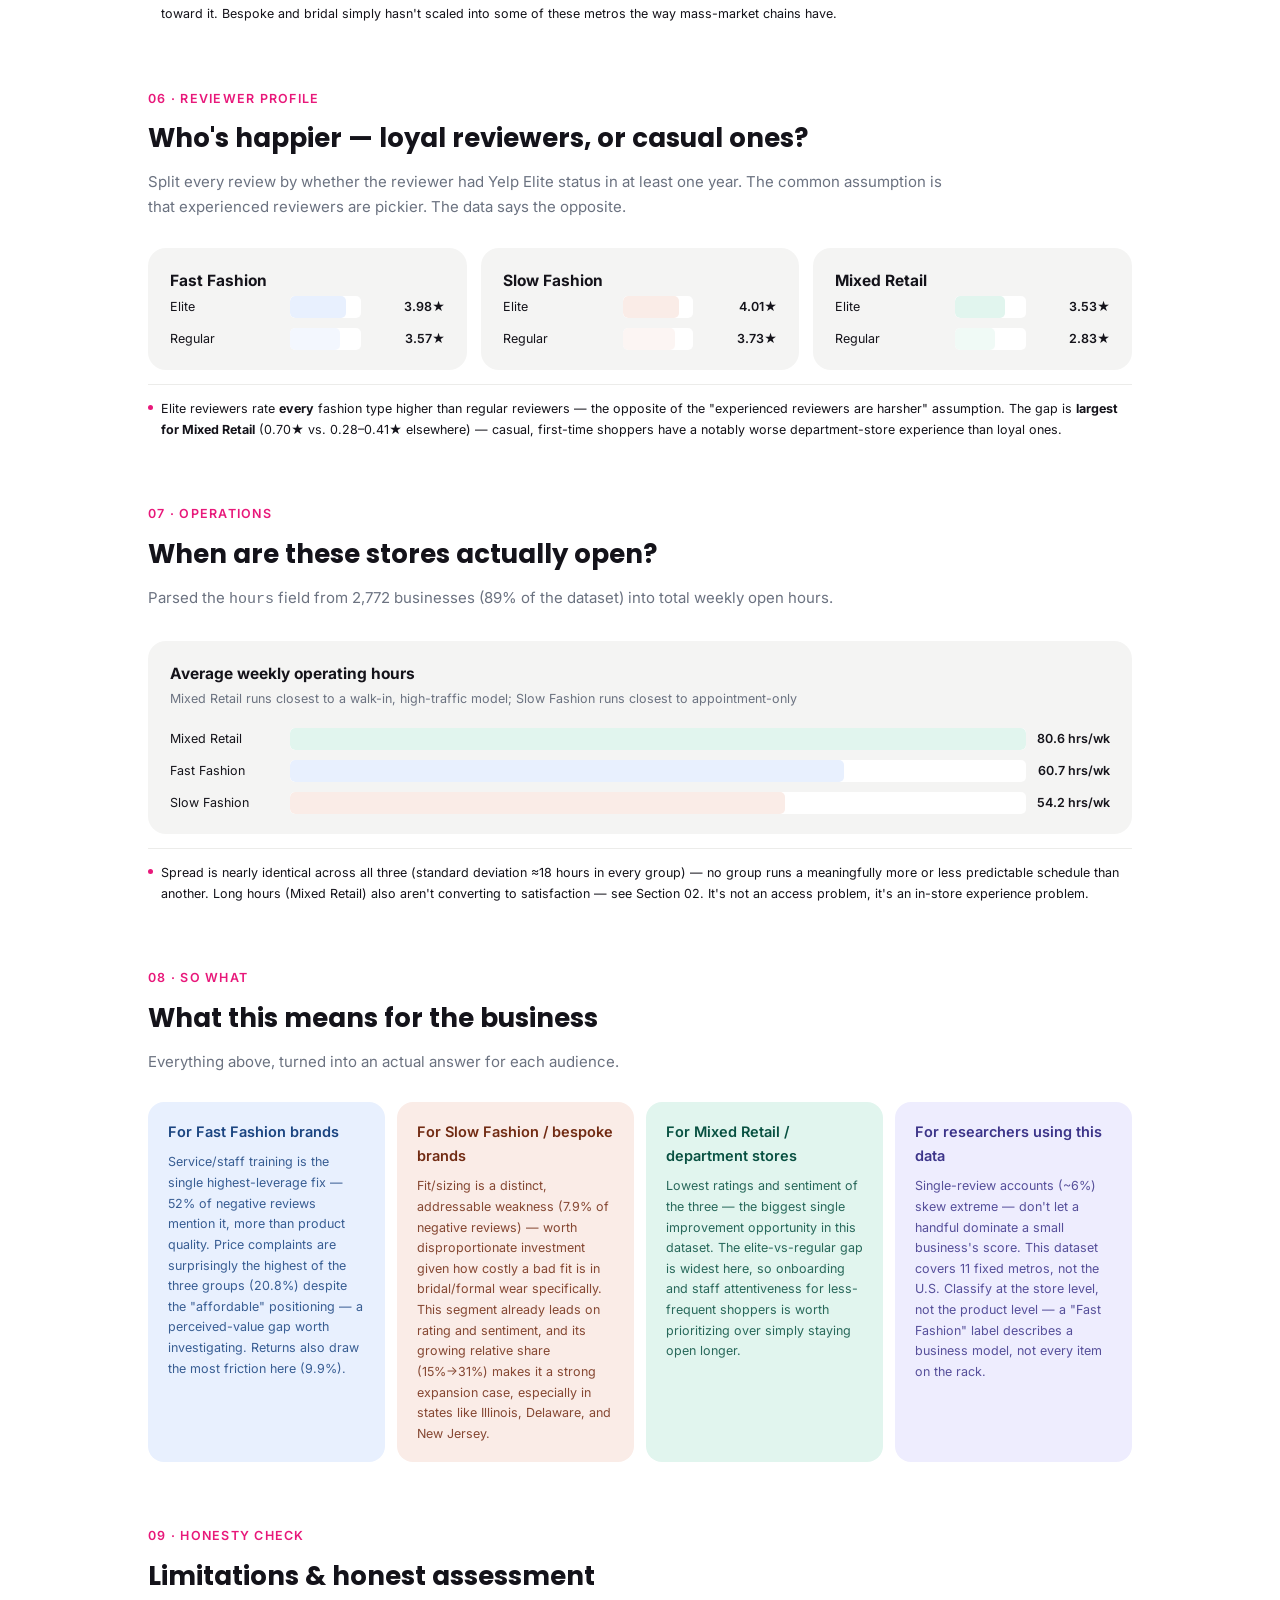
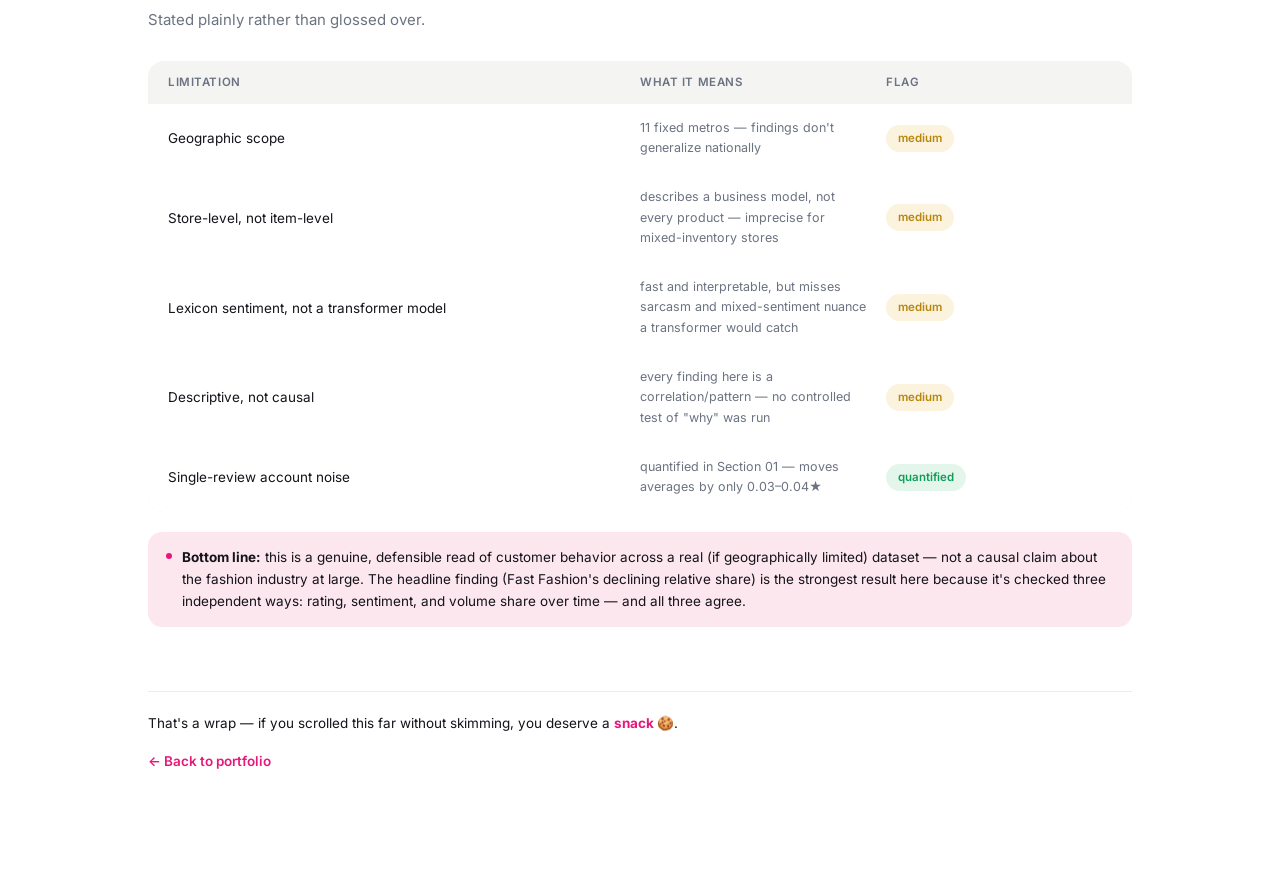
==== commit fabd8bbc: "Merge Intake/Method/Quality sections into one Dataset section - Combine old sections 02, 03, 04 into" ====
--- a/projects/fast_fashion_analysis.html
+++ b/projects/fast_fashion_analysis.html
@@ -59,7 +59,24 @@
   .tc-spark { display: block; margin: 2px 0 8px; }
   @media (max-width: 640px) {
     .tc-row { grid-template-columns: 1fr !important; }
+    .tf-row { grid-template-columns: 1fr !important; }
+    .tf-mid { flex-direction: row; justify-content: center; padding: 8px 0; }
+    .tf-line { display: none; }
   }
+
+  .tf-row { display: grid; grid-template-columns: 1.25fr 0.7fr 1.25fr; align-items: center; margin-bottom: 4px; }
+  .tf-box { border-radius: 12px; padding: 12px 14px; display: flex; align-items: center; gap: 10px; }
+  .tf-raw { background: var(--card-bg); }
+  .tf-clean { background: #E1F5EE; }
+  .tf-icon { width: 30px; height: 30px; border-radius: 8px; display: flex; align-items: center; justify-content: center; flex-shrink: 0; }
+  .tf-icon-raw { background: #E4E4E1; }
+  .tf-icon-clean { background: #B9E3D2; }
+  .tf-fname { font-family: 'IBM Plex Mono', monospace; font-size: 11.5px; font-weight: 600; color: var(--black); margin: 0 0 2px; }
+  .tf-stat { font-size: 10px; color: var(--gray-text); margin: 0; }
+  .tf-mid { display: flex; flex-direction: column; align-items: center; justify-content: center; gap: 2px; }
+  .tf-pct { font-family: var(--heading); font-weight: 700; font-size: 13px; color: var(--pink); }
+  .tf-line { width: 100%; height: 1.5px; background: linear-gradient(to right, #C9A0A8, #8FCBAF); margin: 2px 0; }
+  .tf-pill { display: inline-block; background: var(--pink-tint); color: #9E0F49; font-family: var(--heading); font-weight: 700; font-size: 15px; padding: 10px 24px; border-radius: 999px; }
   .tag { font-size: 13.5px; font-weight: 500; padding: 7px 16px; border-radius: 999px; border: 1px solid var(--border); color: var(--black); background: #fff; }
   .tag.filled { background: var(--pink); color: #fff; border-color: var(--pink); }
 
@@ -228,215 +245,204 @@
   </div>
   <!-- ===== END COMIC ===== -->
 
-  <!-- ===== 01 THE QUESTION ===== -->
+  <!-- ===== 01 DATASET ===== -->
   <div class="section">
-    <p class="section-eyebrow">01 · What Aisha found</p>
-    <h2 class="section-title">Is fast fashion actually winning?</h2>
+    <p class="section-eyebrow">01 · Intake</p>
+    <h2 class="section-title">Dataset</h2>
     <p class="section-desc">
-      Every retail headline says yes — H&amp;M, Zara, and Shein are supposedly eating the clothing industry alive,
-      while bespoke tailors and bridal boutiques fade into irrelevance. That's the story Aisha started with too.
-      Here are the four numbers that made her stop and check further — the rest of this page is how she checked them.
+      This project uses the <strong>Yelp Academic Dataset</strong> — five raw files (<code>business.json</code>,
+      <code>review.json</code>, <code>tip.json</code>, <code>checkin.json</code>, <code>user.json</code>), spanning
+      every Yelp business category, not just clothing. None of them come with a "fast fashion" label already
+      attached — that had to be built from scratch, below.
     </p>
 
-    <div class="kpi-strip">
-      <div class="kpi-card"><p class="kpi-num">3,100</p><p class="kpi-label">clothing businesses analyzed</p></div>
-      <div class="kpi-card"><p class="kpi-num">65,729</p><p class="kpi-label">reviews &amp; tips</p></div>
-      <div class="kpi-card"><p class="kpi-num">3.77★</p><p class="kpi-label">Slow Fashion's rating &gt; Fast Fashion's</p></div>
-      <div class="kpi-card"><p class="kpi-num">70%→55%</p><p class="kpi-label">Fast Fashion's review share, 2010→2021</p></div>
-    </div>
-
-    <div class="callout">
-      <span class="dot"></span>
-      <p>Spoiler: Fast Fashion still dominates by volume — but its <em>relative</em> share of customer attention has
-      been shrinking for over a decade, while the "Slow Fashion" segment (bespoke, bridal, formal wear) has more
-      than doubled its share. This is the number that changed Aisha's mind — the rest of this page shows exactly how
-      it was built, and what else the data says.</p>
-    </div>
-  </div>
-
-  <!-- ===== 02 THE DATA ===== -->
-  <div class="section">
-    <p class="section-eyebrow">02 · Intake</p>
-    <h2 class="section-title">The data</h2>
-    <p class="section-desc">
-      This project uses the <strong>Yelp Academic Dataset</strong> — five linked files, none of which come with a
-      "fast fashion" label already attached. That label had to be built from scratch (Section 03).
-    </p>
-
-    <div class="stat-grid">
-      <div class="stat-card"><p class="stat-num">114 MB</p><p class="stat-label">business.json — name, location, categories</p></div>
-      <div class="stat-card"><p class="stat-num">5 GB</p><p class="stat-label">review.json — full reviews + star ratings</p></div>
-      <div class="stat-card"><p class="stat-num">173 MB</p><p class="stat-label">tip.json — short tips, no rating</p></div>
-      <div class="stat-card"><p class="stat-num">274 MB</p><p class="stat-label">checkin.json — visit timestamps</p></div>
-      <div class="stat-card"><p class="stat-num">3.2 GB</p><p class="stat-label">user.json — reviewer profiles</p></div>
-    </div>
-
-    <div class="field-grid">
-      <div class="field-card c-purple">
-        <div class="field-top"><p class="field-name">business_id</p><span class="field-count">key</span></div>
-        <p class="field-desc">Links business.json to review.json, tip.json, and checkin.json</p>
-      </div>
-      <div class="field-card c-purple">
-        <div class="field-top"><p class="field-name">user_id</p><span class="field-count">key</span></div>
-        <p class="field-desc">Links review.json / tip.json to user.json — reviewer profile, elite status</p>
-      </div>
-      <div class="field-card c-teal">
-        <div class="field-top"><p class="field-name">categories</p><span class="field-count">business</span></div>
-        <p class="field-desc">Comma-separated Yelp tags — the raw material used to build fashion_type</p>
-      </div>
-      <div class="field-card c-teal">
-        <div class="field-top"><p class="field-name">stars, text, date</p><span class="field-count">review</span></div>
-        <p class="field-desc">Rating, full review text, and timestamp — the core feedback signal</p>
-      </div>
-      <div class="field-card c-teal">
-        <div class="field-top"><p class="field-name">hours</p><span class="field-count">business</span></div>
-        <p class="field-desc">Per-day open/close times — used for the operating-hours comparison</p>
-      </div>
-      <div class="field-card c-red">
-        <div class="field-top"><p class="field-name">fashion_type</p><span class="field-count">derived</span></div>
-        <p class="field-desc">Fast Fashion / Slow Fashion / Mixed Retail — doesn't exist in the raw data, built in Section 03</p>
-      </div>
-    </div>
-
-    <div class="so-what">
-      <span class="dot"></span>
-      <p>Nothing in this data says "fast fashion" anywhere — <code>fashion_type</code> is the only red card above
-      because it's the only field that had to be <strong>built</strong>, not read off a column. Every finding on
-      this page rests on how that one field gets constructed — which is exactly what Section 03 does next.</p>
-    </div>
-  </div>
-
-  <!-- ===== 03 SCOPE & METHOD ===== -->
-  <div class="section">
-    <p class="section-eyebrow">03 · Method</p>
-    <h2 class="section-title">Building a label that doesn't exist in the data</h2>
-    <p class="section-desc">
-      Yelp has no "fast fashion" field. Every business only has a messy, comma-separated <code>categories</code>
-      string like <em>"Women's Clothing, Accessories, Shopping, Fashion."</em> The whole classification had to be
-      built from that string — deliberately, not guessed.
-    </p>
-
-    <p class="chart-title" style="margin-bottom:2px;">Step 1 — scope to clothing only</p>
-    <p class="chart-sub" style="margin-bottom:12px;">Shoes, jewelry, and accessories were deliberately excluded — a
-    standalone jewelry store isn't a fast-fashion signal just because it shares a mall with one.</p>
-    <div class="callout" style="margin-top:0; margin-bottom:24px;">
-      <span class="dot"></span>
-      <p>Filtered on 6 category keywords: <strong>Women's Clothing, Men's Clothing, Children's Clothing, Bespoke
-      Clothing, Bridal, Formal Wear</strong>. A business qualifies if <em>any</em> keyword appears — 3,100 businesses
-      matched, out of the full multi-industry Yelp dataset.</p>
-    </div>
-
-    <p class="chart-title" style="margin-bottom:2px;">Step 2 — classify each business's model</p>
-    <p class="chart-sub" style="margin-bottom:14px;">Store-level, not product-level — Yelp has no per-item data, so
-    the label describes a store's overall business model, not every single thing it sells. Every business shown here
-    already passed Step 1, so a "no" all the way down still lands on Fast Fashion — never an unclassified dead end.</p>
-
-    <div class="dg-wrap">
-<svg viewBox="0 0 680 300" role="img" style="width:100%;" aria-label="Decision flow classifying each business into Fast Fashion, Slow Fashion, or Mixed Retail based on its Yelp categories">
+    <div style="border-top:1px solid var(--border); padding-top:32px; margin-top:8px;">
+      <p style="font-family:var(--heading); font-weight:700; font-size:19px; margin:0 0 6px; color:var(--pink);">Data Cleaning &amp; Preparation</p>
+      <p class="section-desc" style="margin-bottom:24px;">How the raw files became one clean, classified, joined table — every step, in order.</p>
+
+      <p class="chart-title" style="margin-bottom:16px;">Step 1 — filter</p>
+      <div style="text-align:center; margin-bottom:22px;">
+        <span class="tf-pill">Filtered the entire dataset for clothing &amp; fashion</span>
+      </div>
+
+      <div class="tf-row">
+        <div class="tf-box tf-raw"><div class="tf-icon tf-icon-raw"><svg width="15" height="15" viewBox="0 0 24 24" fill="none" stroke="#6B7280" stroke-width="2"><path d="M3 21h18M5 21V9l7-5 7 5v12M9 21v-6h6v6"/></svg></div><div><p class="tf-fname">business.json</p><p class="tf-stat">150,346 &times; 14</p></div></div>
+        <div class="tf-mid"><div class="tf-line"></div><span class="tf-pct">2.1%</span><span style="font-size:9px; color:#9E9C97;">kept</span></div>
+        <div class="tf-box tf-clean"><div class="tf-icon tf-icon-clean"><svg width="15" height="15" viewBox="0 0 24 24" fill="none" stroke="#085041" stroke-width="2"><path d="M3 21h18M5 21V9l7-5 7 5v12M9 21v-6h6v6"/></svg></div><div><p class="tf-fname">clothing_businesses.csv</p><p class="tf-stat">3,100 &times; 10</p></div></div>
+      </div>
+
+      <div class="tf-row">
+        <div class="tf-box tf-raw"><div class="tf-icon tf-icon-raw"><svg width="15" height="15" viewBox="0 0 24 24" fill="none" stroke="#6B7280" stroke-width="2"><path d="M21 15a2 2 0 0 1-2 2H7l-4 4V5a2 2 0 0 1 2-2h14a2 2 0 0 1 2 2z"/></svg></div><div><p class="tf-fname">review.json</p><p class="tf-stat">6,990,280 &times; 9</p></div></div>
+        <div class="tf-mid"><div class="tf-line"></div><span class="tf-pct">0.8%</span><span style="font-size:9px; color:#9E9C97;">kept</span></div>
+        <div class="tf-box tf-clean"><div class="tf-icon tf-icon-clean"><svg width="15" height="15" viewBox="0 0 24 24" fill="none" stroke="#085041" stroke-width="2"><path d="M21 15a2 2 0 0 1-2 2H7l-4 4V5a2 2 0 0 1 2-2h14a2 2 0 0 1 2 2z"/></svg></div><div><p class="tf-fname">clothing_reviews.csv</p><p class="tf-stat">58,890 &times; 9</p></div></div>
+      </div>
+
+      <div class="tf-row">
+        <div class="tf-box tf-raw"><div class="tf-icon tf-icon-raw"><svg width="15" height="15" viewBox="0 0 24 24" fill="none" stroke="#6B7280" stroke-width="2"><path d="M14 3v4a1 1 0 0 0 1 1h4"/><path d="M17 21H7a2 2 0 0 1-2-2V5a2 2 0 0 1 2-2h7l5 5v11a2 2 0 0 1-2 2z"/></svg></div><div><p class="tf-fname">tip.json</p><p class="tf-stat">908,915 &times; 5</p></div></div>
+        <div class="tf-mid"><div class="tf-line"></div><span class="tf-pct">0.8%</span><span style="font-size:9px; color:#9E9C97;">kept</span></div>
+        <div class="tf-box tf-clean"><div class="tf-icon tf-icon-clean"><svg width="15" height="15" viewBox="0 0 24 24" fill="none" stroke="#085041" stroke-width="2"><path d="M14 3v4a1 1 0 0 0 1 1h4"/><path d="M17 21H7a2 2 0 0 1-2-2V5a2 2 0 0 1 2-2h7l5 5v11a2 2 0 0 1-2 2z"/></svg></div><div><p class="tf-fname">clothing_tips.csv</p><p class="tf-stat">6,839 &times; 5</p></div></div>
+      </div>
+
+      <div class="tf-row">
+        <div class="tf-box tf-raw"><div class="tf-icon tf-icon-raw"><svg width="15" height="15" viewBox="0 0 24 24" fill="none" stroke="#6B7280" stroke-width="2"><rect x="3" y="4" width="18" height="18" rx="2"/><path d="M16 2v4M8 2v4M3 10h18"/></svg></div><div><p class="tf-fname">checkin.json</p><p class="tf-stat">131,930 &times; 2</p></div></div>
+        <div class="tf-mid"><div class="tf-line"></div><span class="tf-pct">2.2%</span><span style="font-size:9px; color:#9E9C97;">kept</span></div>
+        <div class="tf-box tf-clean"><div class="tf-icon tf-icon-clean"><svg width="15" height="15" viewBox="0 0 24 24" fill="none" stroke="#085041" stroke-width="2"><rect x="3" y="4" width="18" height="18" rx="2"/><path d="M16 2v4M8 2v4M3 10h18"/></svg></div><div><p class="tf-fname">clothing_checkins.csv</p><p class="tf-stat">2,909 &times; 2</p></div></div>
+      </div>
+
+      <div class="tf-row" style="margin-bottom:0;">
+        <div class="tf-box tf-raw"><div class="tf-icon tf-icon-raw"><svg width="15" height="15" viewBox="0 0 24 24" fill="none" stroke="#6B7280" stroke-width="2"><circle cx="12" cy="8" r="4"/><path d="M4 21c0-4 4-6 8-6s8 2 8 6"/></svg></div><div><p class="tf-fname">user.json</p><p class="tf-stat">1,987,897 &times; 22</p></div></div>
+        <div class="tf-mid"><div class="tf-line"></div><span class="tf-pct">2.3%</span><span style="font-size:9px; color:#9E9C97;">kept</span></div>
+        <div class="tf-box tf-clean"><div class="tf-icon tf-icon-clean"><svg width="15" height="15" viewBox="0 0 24 24" fill="none" stroke="#085041" stroke-width="2"><circle cx="12" cy="8" r="4"/><path d="M4 21c0-4 4-6 8-6s8 2 8 6"/></svg></div><div><p class="tf-fname">clothing_users.csv</p><p class="tf-stat">46,236 &times; 7</p></div></div>
+      </div>
+
+      <p class="chart-title" style="margin-top:24px; margin-bottom:8px;">How the filter actually worked</p>
+      <p style="font-size:12.5px; color:var(--gray-text); line-height:1.7; margin:0 0 8px;"><strong style="color:var(--black);">business.json:</strong> kept only businesses whose <code>categories</code> field matched one of 6 keywords — Women's/Men's/Children's Clothing, Bespoke Clothing, Bridal, Formal Wear. This is the only file filtered by content.</p>
+      <p style="font-size:12.5px; color:var(--gray-text); line-height:1.7; margin:0 0 8px;"><strong style="color:var(--black);">review.json, tip.json, checkin.json:</strong> kept only rows whose <code>business_id</code> appeared among the 3,100 matched businesses. No text matching — if the business qualifies, every one of its reviews/tips/checkins comes along, regardless of what the review text says.</p>
+      <p style="font-size:12.5px; color:var(--gray-text); line-height:1.7; margin:0 0 24px;"><strong style="color:var(--black);">user.json:</strong> kept only rows whose <code>user_id</code> appeared among the reviewers/tippers collected above.</p>
+
+      <p class="chart-title" style="margin-bottom:2px;">Step 2 — classify each business's model</p>
+      <p class="chart-sub" style="margin-bottom:14px;">Store-level, not product-level — Yelp has no per-item data, so
+      the label describes a store's overall business model, not every single thing it sells. Every business shown here
+      already passed Step 1, so a "no" all the way down still lands on Fast Fashion — never an unclassified dead end.</p>
+
+      <div class="dg-wrap">
+<svg viewBox="0 0 680 330" role="img" style="width:100%;" aria-label="Decision flow classifying each business into Fast Fashion, Slow Fashion, or Mixed Retail based on its Yelp categories">
 <desc>A business's categories string is checked in order: if it contains Department Stores, it is classified Mixed Retail. Otherwise if it contains Bespoke Clothing, Bridal, or Formal Wear, it is classified Slow Fashion. Otherwise if it contains Women's, Men's, or Children's Clothing, it is classified Fast Fashion.</desc>
 <defs><marker id="fc-arrow" viewBox="0 0 10 10" refX="8" refY="5" markerWidth="6" markerHeight="6" orient="auto-start-reverse"><path d="M2 1L8 5L2 9" fill="none" stroke="context-stroke" stroke-width="1.5" stroke-linecap="round" stroke-linejoin="round"/></marker></defs>
 
-<g class="dg-box"><rect x="20" y="20" width="180" height="54" rx="10"/>
-<text class="dg-th" x="110" y="40" text-anchor="middle" dominant-baseline="central">business.categories</text>
-<text class="dg-ts" x="110" y="58" text-anchor="middle" dominant-baseline="central">e.g. "Women's Clothing, Shopping"</text></g>
-<line x1="200" y1="47" x2="240" y2="47" class="dg-arrow" marker-end="url(#fc-arrow)"/>
-
-<g class="dgc-amber"><polygon points="330,20 430,47 330,74 230,47"/>
-<text class="dg-th" x="330" y="41" text-anchor="middle" dominant-baseline="central">has "Department</text>
-<text class="dg-th" x="330" y="55" text-anchor="middle" dominant-baseline="central">Stores"?</text></g>
-
-<path d="M430,47 L470,47" class="dg-arrow" marker-end="url(#fc-arrow)"/>
-<text class="dg-ts" x="450" y="38" text-anchor="middle">yes</text>
-<g class="dgc-teal"><rect x="475" y="20" width="180" height="54" rx="10"/>
-<text class="dg-th" x="565" y="41" text-anchor="middle" dominant-baseline="central">Mixed Retail</text>
-<text class="dg-ts" x="565" y="58" text-anchor="middle" dominant-baseline="central">408 businesses</text></g>
-
-<path d="M330,74 L330,130" class="dg-arrow" marker-end="url(#fc-arrow)"/>
-<text class="dg-ts" x="340" y="105" text-anchor="start">no</text>
-
-<g class="dgc-coral"><polygon points="330,103 445,140 330,177 215,140"/>
-<text class="dg-th" x="330" y="132" text-anchor="middle" dominant-baseline="central">has Bespoke /</text>
-<text class="dg-th" x="330" y="148" text-anchor="middle" dominant-baseline="central">Bridal / Formal?</text></g>
-
-<path d="M445,140 L485,140" class="dg-arrow" marker-end="url(#fc-arrow)"/>
-<text class="dg-ts" x="465" y="131" text-anchor="middle">yes</text>
-<g class="dgc-coral"><rect x="490" y="113" width="165" height="54" rx="10"/>
-<text class="dg-th" x="572" y="134" text-anchor="middle" dominant-baseline="central">Slow Fashion</text>
-<text class="dg-ts" x="572" y="151" text-anchor="middle" dominant-baseline="central">718 businesses</text></g>
-
-<path d="M330,177 L330,213" class="dg-arrow" marker-end="url(#fc-arrow)"/>
-<text class="dg-ts" x="340" y="198" text-anchor="start">no</text>
-
-<g class="dgc-blue"><rect x="235" y="216" width="190" height="54" rx="10"/>
-<text class="dg-th" x="330" y="237" text-anchor="middle" dominant-baseline="central">Fast Fashion</text>
-<text class="dg-ts" x="330" y="254" text-anchor="middle" dominant-baseline="central">1,974 businesses</text></g>
+<path d="M 20 20 L 155 20 L 180 33 L 180 74 L 20 74 Z" fill="#fff" stroke="var(--border)" stroke-width="0.75"/>
+<path d="M 155 20 L 155 33 L 180 33 Z" fill="var(--card-bg)" stroke="var(--border)" stroke-width="0.75"/>
+<text class="dg-th" x="100" y="43" text-anchor="middle" dominant-baseline="central">business.categories</text>
+<text class="dg-ts" x="100" y="60" text-anchor="middle" dominant-baseline="central">e.g. "Women's Clothing"</text>
+
+<line x1="180" y1="47" x2="215" y2="47" class="dg-arrow" marker-end="url(#fc-arrow)"/>
+
+<polygon points="335,10 455,47 335,84 215,47" fill="var(--pink-tint)" stroke="var(--pink)" stroke-width="1"/>
+<text x="335" y="41" text-anchor="middle" font-family="var(--heading)" font-weight="600" font-size="13" fill="#9E0F49">Department</text>
+<text x="335" y="57" text-anchor="middle" font-family="var(--heading)" font-weight="600" font-size="13" fill="#9E0F49">Stores?</text>
+
+<path d="M455,47 L490,47" class="dg-arrow" marker-end="url(#fc-arrow)"/>
+<text class="dg-ts" x="472" y="38" text-anchor="middle">yes</text>
+<g class="dgc-teal"><rect x="495" y="20" width="165" height="54" rx="10"/>
+<text class="dg-th" x="577" y="41" text-anchor="middle" dominant-baseline="central">Mixed Retail</text>
+<text class="dg-ts" x="577" y="58" text-anchor="middle" dominant-baseline="central">408 businesses</text></g>
+
+<path d="M335,84 L335,138" class="dg-arrow" marker-end="url(#fc-arrow)"/>
+<text class="dg-ts" x="345" y="112" text-anchor="start">no</text>
+
+<polygon points="335,140 475,180 335,220 195,180" fill="var(--pink-tint)" stroke="var(--pink)" stroke-width="1"/>
+<text x="335" y="174" text-anchor="middle" font-family="var(--heading)" font-weight="600" font-size="13" fill="#9E0F49">Bespoke / Bridal /</text>
+<text x="335" y="190" text-anchor="middle" font-family="var(--heading)" font-weight="600" font-size="13" fill="#9E0F49">Formal?</text>
+
+<path d="M475,180 L510,180" class="dg-arrow" marker-end="url(#fc-arrow)"/>
+<text class="dg-ts" x="492" y="171" text-anchor="middle">yes</text>
+<g class="dgc-coral"><rect x="515" y="153" width="155" height="54" rx="10"/>
+<text class="dg-th" x="592" y="174" text-anchor="middle" dominant-baseline="central">Slow Fashion</text>
+<text class="dg-ts" x="592" y="191" text-anchor="middle" dominant-baseline="central">718 businesses</text></g>
+
+<path d="M335,220 L335,254" class="dg-arrow" marker-end="url(#fc-arrow)"/>
+<text class="dg-ts" x="345" y="240" text-anchor="start">no</text>
+
+<g class="dgc-blue"><rect x="240" y="256" width="190" height="54" rx="10"/>
+<text class="dg-th" x="335" y="277" text-anchor="middle" dominant-baseline="central">Fast Fashion</text>
+<text class="dg-ts" x="335" y="294" text-anchor="middle" dominant-baseline="central">1,974 businesses</text></g>
+
+<g transform="translate(500,290)">
+<rect x="0" y="0" width="10" height="10" fill="var(--pink-tint)" stroke="var(--pink)" stroke-width="1"/>
+<text x="16" y="9" class="dg-ts" text-anchor="start">decision point</text>
+<rect x="115" y="0" width="10" height="10" class="dgc-blue" style="fill:#E8F0FE; stroke:#1A4480; stroke-width:0.75;"/>
+<text x="131" y="9" class="dg-ts" text-anchor="start">final category</text>
+</g>
 </svg>
     </div>
 
-    <div class="callout" style="margin-top:16px;">
-      <span class="dot"></span>
-      <p><strong>Why "Mixed Retail" is separate:</strong> department stores (Macy's, Kohl's, Dillard's) carry both
-      fast-fashion lines and premium brands under one roof — labeling them "Fast Fashion" would misrepresent their
-      inventory. <strong>Why "Slow Fashion" instead of a generic "Other":</strong> it's the recognized industry term
-      that directly opposes Fast Fashion — custom-made, made-to-order, low turnover — and it's a term this analysis
-      can defend, not one it invented.</p>
+      <div class="callout" style="margin-top:16px;">
+        <span class="dot"></span>
+        <p><strong>Why "Mixed Retail" is separate:</strong> department stores (Macy's, Kohl's, Dillard's) carry both
+        fast-fashion lines and premium brands under one roof — labeling them "Fast Fashion" would misrepresent their
+        inventory. <strong>Why "Slow Fashion" instead of a generic "Other":</strong> it's the recognized industry term
+        that directly opposes Fast Fashion — custom-made, made-to-order, low turnover — and it's a term this analysis
+        can defend, not one it invented.</p>
+      </div>
+
+      <p class="chart-title" style="margin-top:28px; margin-bottom:2px;">The result — what each category actually looks like</p>
+      <p class="chart-sub" style="margin-bottom:12px;">Real businesses from this dataset, by category.</p>
+      <div class="quality-table" style="margin-bottom:24px;">
+        <div class="quality-head" style="grid-template-columns:0.9fr 0.6fr 0.5fr 1.8fr;"><span>Category</span><span>Stores</span><span>%</span><span>Examples</span></div>
+        <div class="quality-row" style="grid-template-columns:0.9fr 0.6fr 0.5fr 1.8fr;">
+          <span>Fast Fashion</span><span class="quality-val">1,974</span><span class="quality-val">63.7%</span>
+          <span style="font-size:12.5px; color:var(--gray-text);">Old Navy, Forever 21, H&amp;M, Banana Republic</span>
+        </div>
+        <div class="quality-row" style="grid-template-columns:0.9fr 0.6fr 0.5fr 1.8fr;">
+          <span>Slow Fashion</span><span class="quality-val">718</span><span class="quality-val">23.2%</span>
+          <span style="font-size:12.5px; color:var(--gray-text);">Men's Wearhouse, Jos A Bank, David's Bridal, Bella Bridesmaids</span>
+        </div>
+        <div class="quality-row" style="grid-template-columns:0.9fr 0.6fr 0.5fr 1.8fr;">
+          <span>Mixed Retail</span><span class="quality-val">408</span><span class="quality-val">13.2%</span>
+          <span style="font-size:12.5px; color:var(--gray-text);">Ross Dress for Less, Kohl's, Macy's, Dillard's</span>
+        </div>
+      </div>
+
+      <p class="chart-title" style="margin-bottom:2px;">Step 3 — merge into one table</p>
+      <p class="chart-sub" style="margin-bottom:12px;">The 5 filtered files above still live separately — one last step joins them.</p>
+      <div class="callout" style="margin-top:0; margin-bottom:28px;">
+        <span class="dot"></span>
+        <p>The 5 filtered files join on <code>business_id</code> and <code>user_id</code> into <strong>one final
+        table — 65,729 rows, 18 columns</strong> — <code>fashion_analysis.csv</code>. Every analysis on the rest of
+        this page runs on this one table.</p>
+      </div>
+
+      <p class="chart-title" style="margin-bottom:2px;">Step 4 — fix what the data got wrong</p>
+      <p class="chart-sub" style="margin-bottom:12px;">Every analysis on this page accounts for these three issues — found by checking the data, not assumed away.</p>
+      <div class="quality-table">
+        <div class="quality-head"><span>Issue found</span><span>What it means</span><span>Flag</span></div>
+        <div class="quality-row">
+          <span>28 hair/beauty salons misclassified</span>
+          <span class="quality-val">tagged "Bridal" only, no clothing</span>
+          <span class="status-pill status-red">fixed</span>
+        </div>
+        <div class="quality-row">
+          <span>Single-review accounts skew extreme</span>
+          <span class="quality-val">39.1% give 1★ vs. 18.7% for regulars</span>
+          <span class="status-pill status-amber">flagged</span>
+        </div>
+        <div class="quality-row">
+          <span>Dataset covers 11 fixed metro areas</span>
+          <span class="quality-val">not a random national sample</span>
+          <span class="status-pill status-amber">caveat</span>
+        </div>
+      </div>
+
+      <p class="chart-title" style="margin-bottom:2px; margin-top:24px;">The salon fix — a topic-modeling side effect</p>
+      <p class="chart-sub" style="margin-bottom:14px;">This wasn't found by accident — an LDA topic model on "Slow Fashion" reviews surfaced unexpected words: "hair," "salon," "cut." That was the tell.</p>
+      <div class="callout" style="margin-top:0;">
+        <span class="dot"></span>
+        <p>28 businesses (like a "Medspa" and a "Blonde Salon &amp; Spa") had qualified only because they offer bridal
+        hair &amp; makeup — not clothing. They were excluded, and the entire pipeline was re-run. Result barely moved
+        (Slow Fashion sentiment 0.634 → 0.629) — confirming the earlier numbers were already solid, but the dataset is
+        now more defensible.</p>
+      </div>
+
+      <p class="chart-title" style="margin-bottom:2px; margin-top:24px;">Are the ratings even trustworthy?</p>
+      <p class="chart-sub" style="margin-bottom:12px;">Checked whether fake or emotional one-off reviews could be
+      distorting the numbers.</p>
+      <div class="quality-table">
+        <div class="quality-head"><span>Reviewer type</span><span>1★ rate</span><span>Middle (2–3★) rate</span></div>
+        <div class="quality-row"><span>Single-review accounts (~6% of data)</span><span class="quality-val">39.1%</span><span class="quality-val">7.6%</span></div>
+        <div class="quality-row"><span>Experienced reviewers</span><span class="quality-val">18.7%</span><span class="quality-val">16.1%</span></div>
+      </div>
+      <div class="callout">
+        <span class="dot"></span>
+        <p>Single-review accounts are more polarized — but they're only 6% of the data, so excluding them moves average
+        ratings by just <strong>+0.03 to +0.04 stars</strong>. Real signal, small magnitude — worth flagging, not enough
+        to discard.</p>
+      </div>
     </div>
   </div>
 
-  <!-- ===== 04 DATA QUALITY ===== -->
+  <!-- ===== 02 RATING & SENTIMENT ===== -->
   <div class="section">
-    <p class="section-eyebrow">04 · Quality check</p>
-    <h2 class="section-title">What had to be fixed before trusting any number</h2>
-    <p class="section-desc">Every analysis on this page accounts for these three issues — found by checking the data, not assumed away.</p>
-
-    <div class="quality-table">
-      <div class="quality-head"><span>Issue found</span><span>What it means</span><span>Flag</span></div>
-      <div class="quality-row">
-        <span>28 hair/beauty salons misclassified</span>
-        <span class="quality-val">tagged "Bridal" only, no clothing</span>
-        <span class="status-pill status-red">fixed</span>
-      </div>
-      <div class="quality-row">
-        <span>Single-review accounts skew extreme</span>
-        <span class="quality-val">39.1% give 1★ vs. 18.7% for regulars</span>
-        <span class="status-pill status-amber">flagged</span>
-      </div>
-      <div class="quality-row">
-        <span>Dataset covers 11 fixed metro areas</span>
-        <span class="quality-val">not a random national sample</span>
-        <span class="status-pill status-amber">caveat</span>
-      </div>
-    </div>
-
-    <p class="chart-title" style="margin-bottom:2px; margin-top:24px;">The salon fix — a topic-modeling side effect</p>
-    <p class="chart-sub" style="margin-bottom:14px;">This wasn't found by accident — an LDA topic model on "Slow Fashion" reviews surfaced unexpected words: "hair," "salon," "cut." That was the tell.</p>
-    <div class="callout" style="margin-top:0;">
-      <span class="dot"></span>
-      <p>28 businesses (like a "Medspa" and a "Blonde Salon &amp; Spa") had qualified only because they offer bridal
-      hair &amp; makeup — not clothing. They were excluded, and the entire pipeline was re-run. Result barely moved
-      (Slow Fashion sentiment 0.634 → 0.629) — confirming the earlier numbers were already solid, but the dataset is
-      now more defensible.</p>
-    </div>
-
-    <p class="chart-title" style="margin-bottom:2px; margin-top:24px;">Are the ratings even trustworthy?</p>
-    <p class="chart-sub" style="margin-bottom:12px;">Checked whether fake or emotional one-off reviews could be
-    distorting the numbers.</p>
-    <div class="quality-table">
-      <div class="quality-head"><span>Reviewer type</span><span>1★ rate</span><span>Middle (2–3★) rate</span></div>
-      <div class="quality-row"><span>Single-review accounts (~6% of data)</span><span class="quality-val">39.1%</span><span class="quality-val">7.6%</span></div>
-      <div class="quality-row"><span>Experienced reviewers</span><span class="quality-val">18.7%</span><span class="quality-val">16.1%</span></div>
-    </div>
-    <div class="callout">
-      <span class="dot"></span>
-      <p>Single-review accounts are more polarized — but they're only 6% of the data, so excluding them moves average
-      ratings by just <strong>+0.03 to +0.04 stars</strong>. Real signal, small magnitude — worth flagging, not enough
-      to discard.</p>
-    </div>
-  </div>
-
-  <!-- ===== 05 RATING & SENTIMENT ===== -->
-  <div class="section">
-    <p class="section-eyebrow">05 · Exploration</p>
+    <p class="section-eyebrow">02 · Exploration</p>
     <h2 class="section-title">Who's actually more satisfied?</h2>
     <p class="section-desc">Two independent signals — the star rating customers give, and the sentiment of what they
     actually wrote — checked separately to see if they agree.</p>
@@ -458,7 +464,7 @@
         <strong style="color:var(--black);">&alpha;</strong><span>normalization constant (=15) — squashes the raw sum smoothly into &minus;1 to +1, no hard cutoff</span>
         <strong style="color:var(--black);">compound</strong><span>the single final score used everywhere on this page</span>
       </div>
-      <p style="font-size: 13.5px; margin:0 0 14px;"><strong>Why VADER for this dataset:</strong> Yelp reviews are short, informal, and punctuation-heavy — exactly the text VADER was built and validated on (it was originally designed for social media, not literature). No training data or GPU needed — the same lexicon runs on all 65,729 reviews and tips in seconds. The tradeoff is covered honestly in Section 12 — see below.</p>
+      <p style="font-size: 13.5px; margin:0 0 14px;"><strong>Why VADER for this dataset:</strong> Yelp reviews are short, informal, and punctuation-heavy — exactly the text VADER was built and validated on (it was originally designed for social media, not literature). No training data or GPU needed — the same lexicon runs on all 65,729 reviews and tips in seconds. The tradeoff is covered honestly in Section 09 — see below.</p>
 
       <p style="font-weight:600; font-size:14px; margin:16px 0 2px;">Walking through one real review</p>
       <p style="font-size:12.5px; color:var(--gray-text); margin:0 0 12px;">An actual Fast Fashion review from the dataset — deliberately mixed in tone, to show the negation and "but" rules actually firing.</p>
@@ -475,7 +481,7 @@
       <p style="font-size: 13.5px; margin:0 0 12px;">Result: <strong>13.9% positive</strong> words, <strong>4.6% negative</strong>, 81.5% neutral (mostly filler words like "the," "in," "for") &nbsp;→&nbsp; <strong style="color:var(--black);">compound = 0.551</strong></p>
       <div class="so-what" style="margin-top:0; padding-top:12px;">
         <span class="dot"></span>
-        <p>Labeled <strong>positive</strong> (compound &ge; 0.05 is the positive threshold used throughout this project; &le; &minus;0.05 is negative; anything between is neutral). VADER correctly read "isn't my favorite... but I do like" as net positive — catching both the negation and the contrastive "but" without ever being trained on this dataset. What it can't do: infer meaning outside its ruleset — sarcasm, or industry phrases like "cheaply made" vs. "cheap price," are exactly where a contextual model would do better. That tradeoff is addressed directly in Section 12.</p>
+        <p>Labeled <strong>positive</strong> (compound &ge; 0.05 is the positive threshold used throughout this project; &le; &minus;0.05 is negative; anything between is neutral). VADER correctly read "isn't my favorite... but I do like" as net positive — catching both the negation and the contrastive "but" without ever being trained on this dataset. What it can't do: infer meaning outside its ruleset — sarcasm, or industry phrases like "cheaply made" vs. "cheap price," are exactly where a contextual model would do better. That tradeoff is addressed directly in Section 09.</p>
       </div>
     </div>
     <!-- ===== END VADER LOGIC DEEP DIVE ===== -->
@@ -525,7 +531,7 @@
 
   <!-- ===== 06 WHAT CUSTOMERS SAY ===== -->
   <div class="section">
-    <p class="section-eyebrow">06 · Text mining</p>
+    <p class="section-eyebrow">03 · Text mining</p>
     <h2 class="section-title">What customers actually talk about</h2>
     <p class="section-desc">TF-IDF surfaced the words each group's reviews use disproportionately more than the
     others' — the vocabulary itself tells a story before any complaint is even categorized.</p>
@@ -576,7 +582,7 @@
 
   <!-- ===== 07 TIME TREND ===== -->
   <div class="section">
-    <p class="section-eyebrow">07 · The headline finding</p>
+    <p class="section-eyebrow">04 · The headline finding</p>
     <h2 class="section-title">A decade of Fast Fashion losing relative ground</h2>
     <p class="section-desc">Measuring each group's <em>share</em> of total review volume per year — not raw counts,
     since raw counts simply grow as Yelp itself grew. Share isolates the actual shift in relative attention.</p>
@@ -674,7 +680,7 @@
 
   <!-- ===== 08 GEOGRAPHY ===== -->
   <div class="section">
-    <p class="section-eyebrow">08 · Geography</p>
+    <p class="section-eyebrow">05 · Geography</p>
     <h2 class="section-title">Where each type dominates</h2>
     <p class="section-desc">
       Slow Fashion's share of clothing businesses, state by state. Caveat: the Yelp dataset covers a fixed set of
@@ -1041,7 +1047,7 @@
 
   <!-- ===== 09 ELITE VS REGULAR ===== -->
   <div class="section">
-    <p class="section-eyebrow">09 · Reviewer profile</p>
+    <p class="section-eyebrow">06 · Reviewer profile</p>
     <h2 class="section-title">Who's happier — loyal reviewers, or casual ones?</h2>
     <p class="section-desc">Split every review by whether the reviewer had Yelp Elite status in at least one year.
     The common assumption is that experienced reviewers are pickier. The data says the opposite.</p>
@@ -1074,7 +1080,7 @@
 
   <!-- ===== 10 OPERATING HOURS ===== -->
   <div class="section">
-    <p class="section-eyebrow">10 · Operations</p>
+    <p class="section-eyebrow">07 · Operations</p>
     <h2 class="section-title">When are these stores actually open?</h2>
     <p class="section-desc">Parsed the <code>hours</code> field from 2,772 businesses (89% of the dataset) into total
     weekly open hours.</p>
@@ -1091,13 +1097,13 @@
       <span class="dot"></span>
       <p>Spread is nearly identical across all three (standard deviation ≈18 hours in every group) — no group runs a
       meaningfully more or less predictable schedule than another. Long hours (Mixed Retail) also aren't converting to
-      satisfaction — see Section 05. It's not an access problem, it's an in-store experience problem.</p>
+      satisfaction — see Section 02. It's not an access problem, it's an in-store experience problem.</p>
     </div>
   </div>
 
   <!-- ===== 11 RECOMMENDATIONS ===== -->
   <div class="section">
-    <p class="section-eyebrow">11 · So what</p>
+    <p class="section-eyebrow">08 · So what</p>
     <h2 class="section-title">What this means for the business</h2>
     <p class="section-desc">Everything above, turned into an actual answer for each audience.</p>
 
@@ -1133,7 +1139,7 @@
 
   <!-- ===== 12 LIMITATIONS ===== -->
   <div class="section">
-    <p class="section-eyebrow">12 · Honesty check</p>
+    <p class="section-eyebrow">09 · Honesty check</p>
     <h2 class="section-title">Limitations &amp; honest assessment</h2>
     <p class="section-desc">Stated plainly rather than glossed over.</p>
 
@@ -1161,7 +1167,7 @@
       </div>
       <div class="quality-row">
         <span>Single-review account noise</span>
-        <span style="font-size:12.5px; color:var(--gray-text);">quantified in Section 04 — moves averages by only 0.03–0.04★</span>
+        <span style="font-size:12.5px; color:var(--gray-text);">quantified in Section 01 — moves averages by only 0.03–0.04★</span>
         <span class="status-pill status-green">quantified</span>
       </div>
     </div>
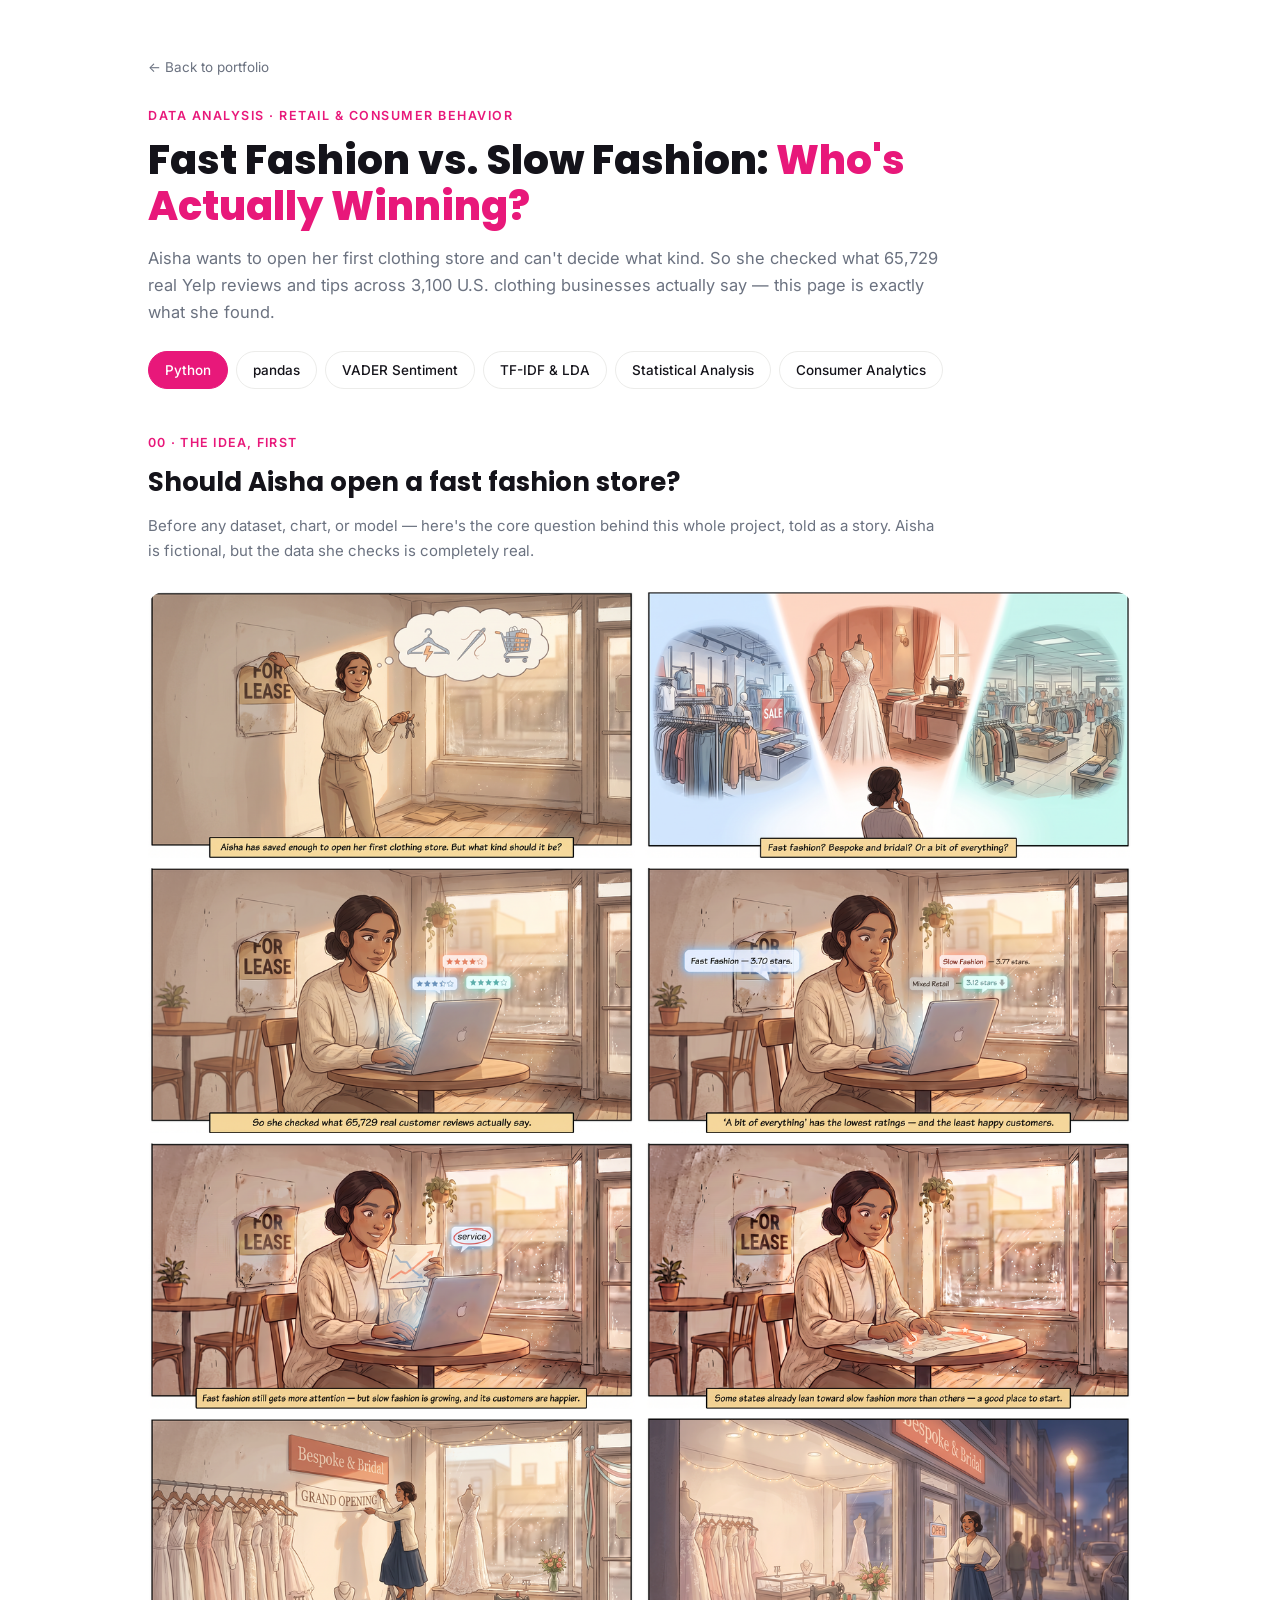
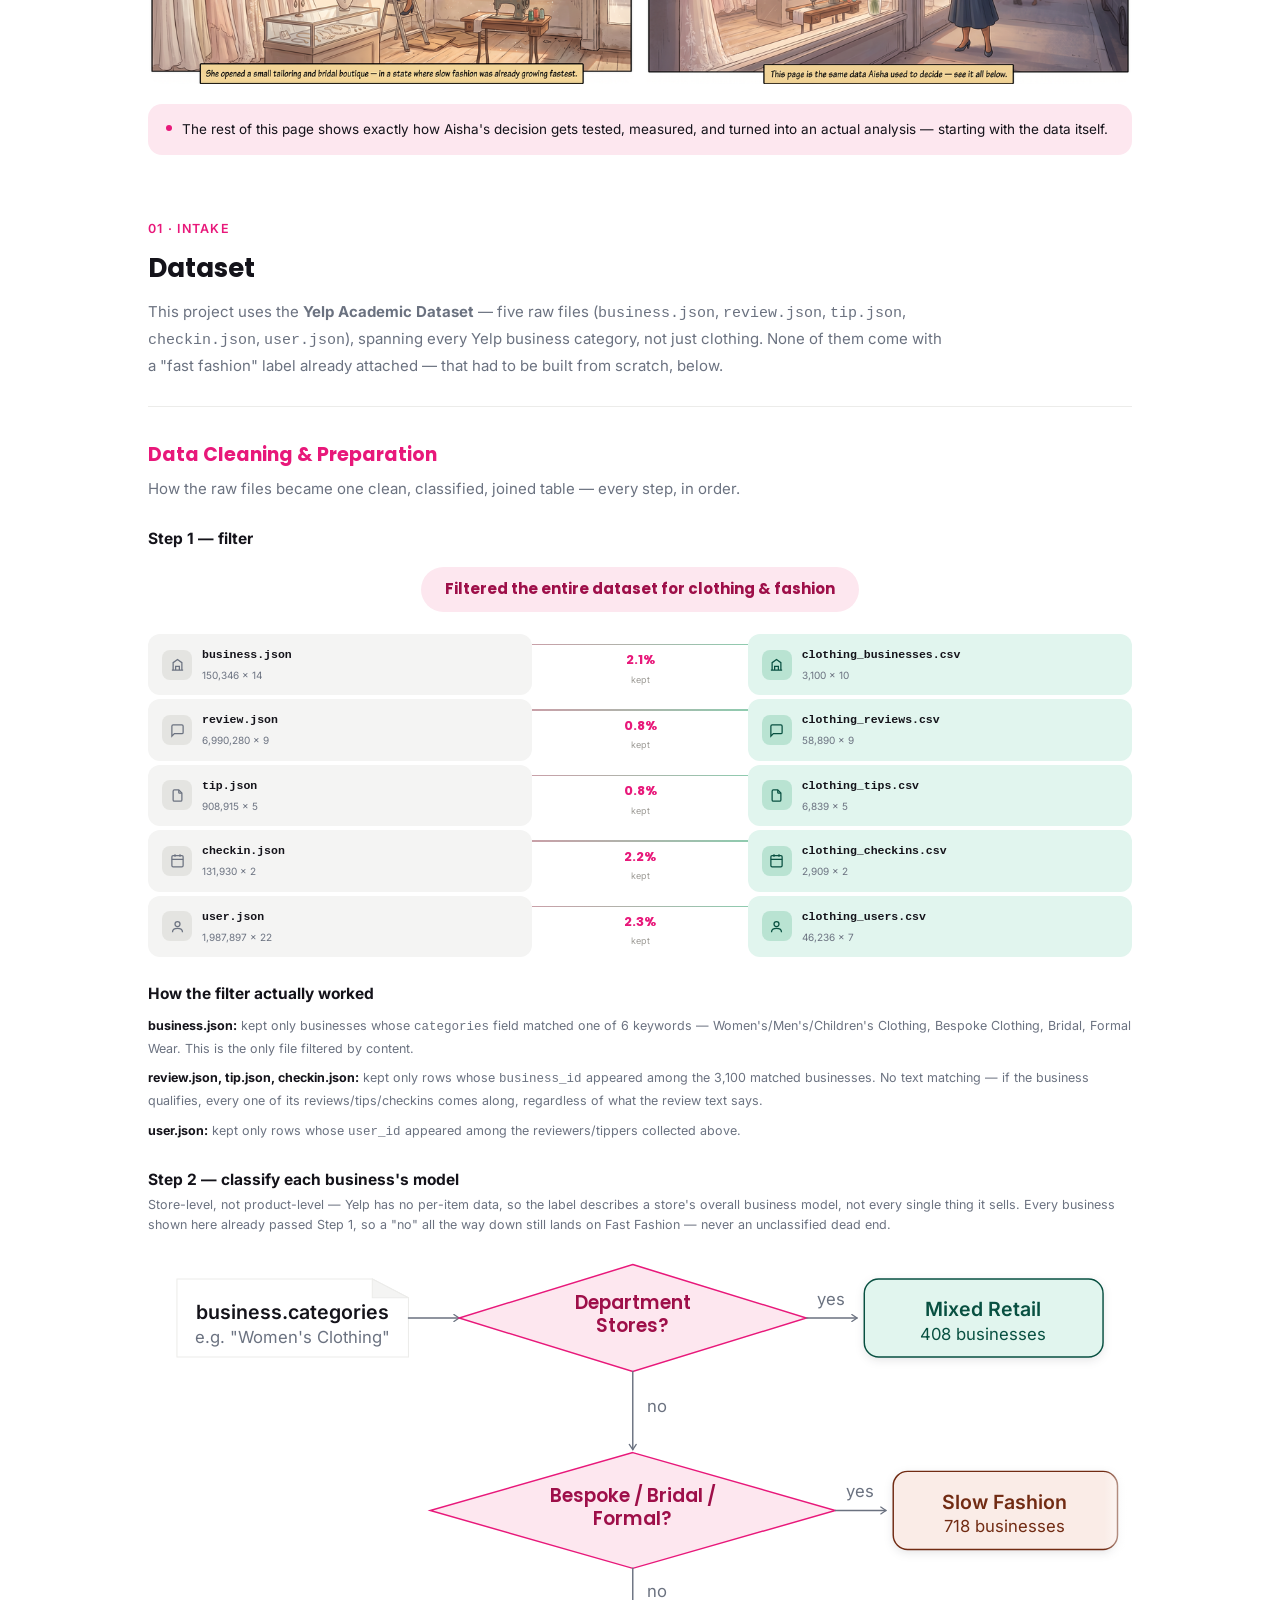
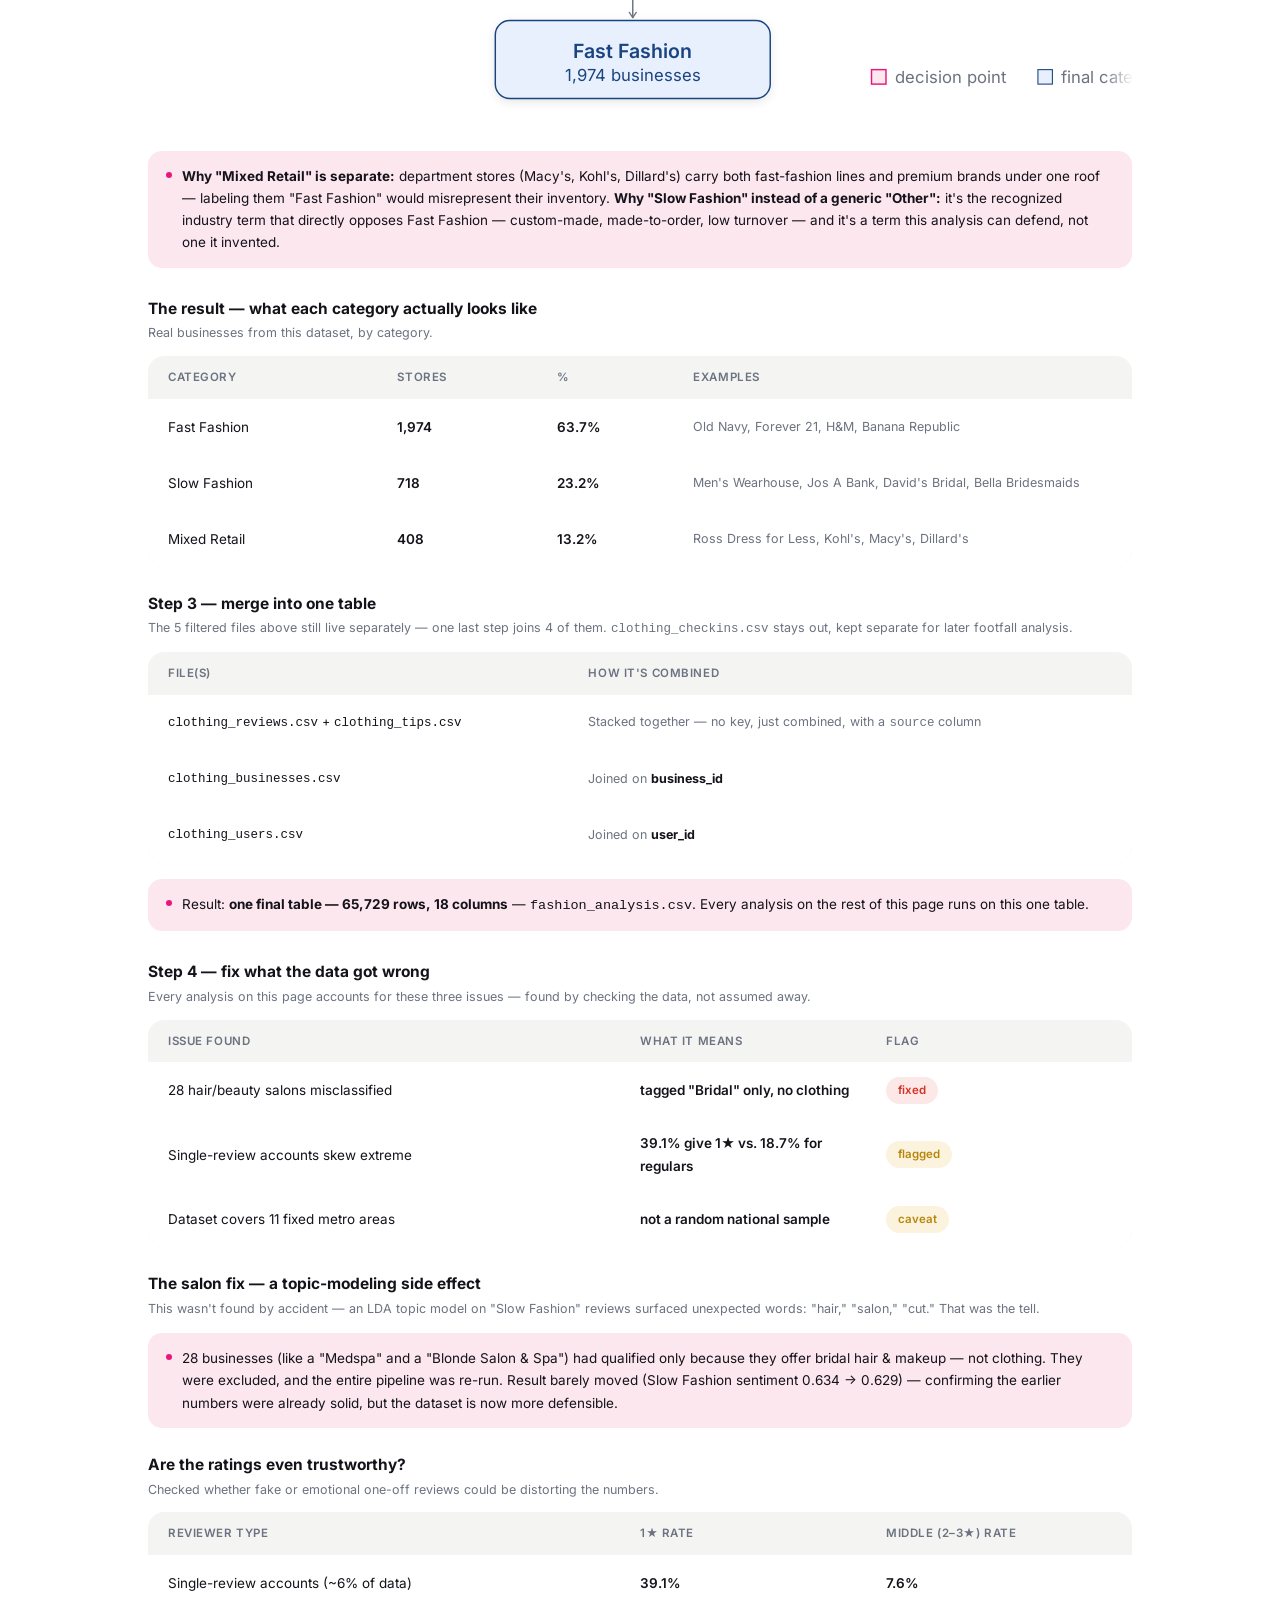
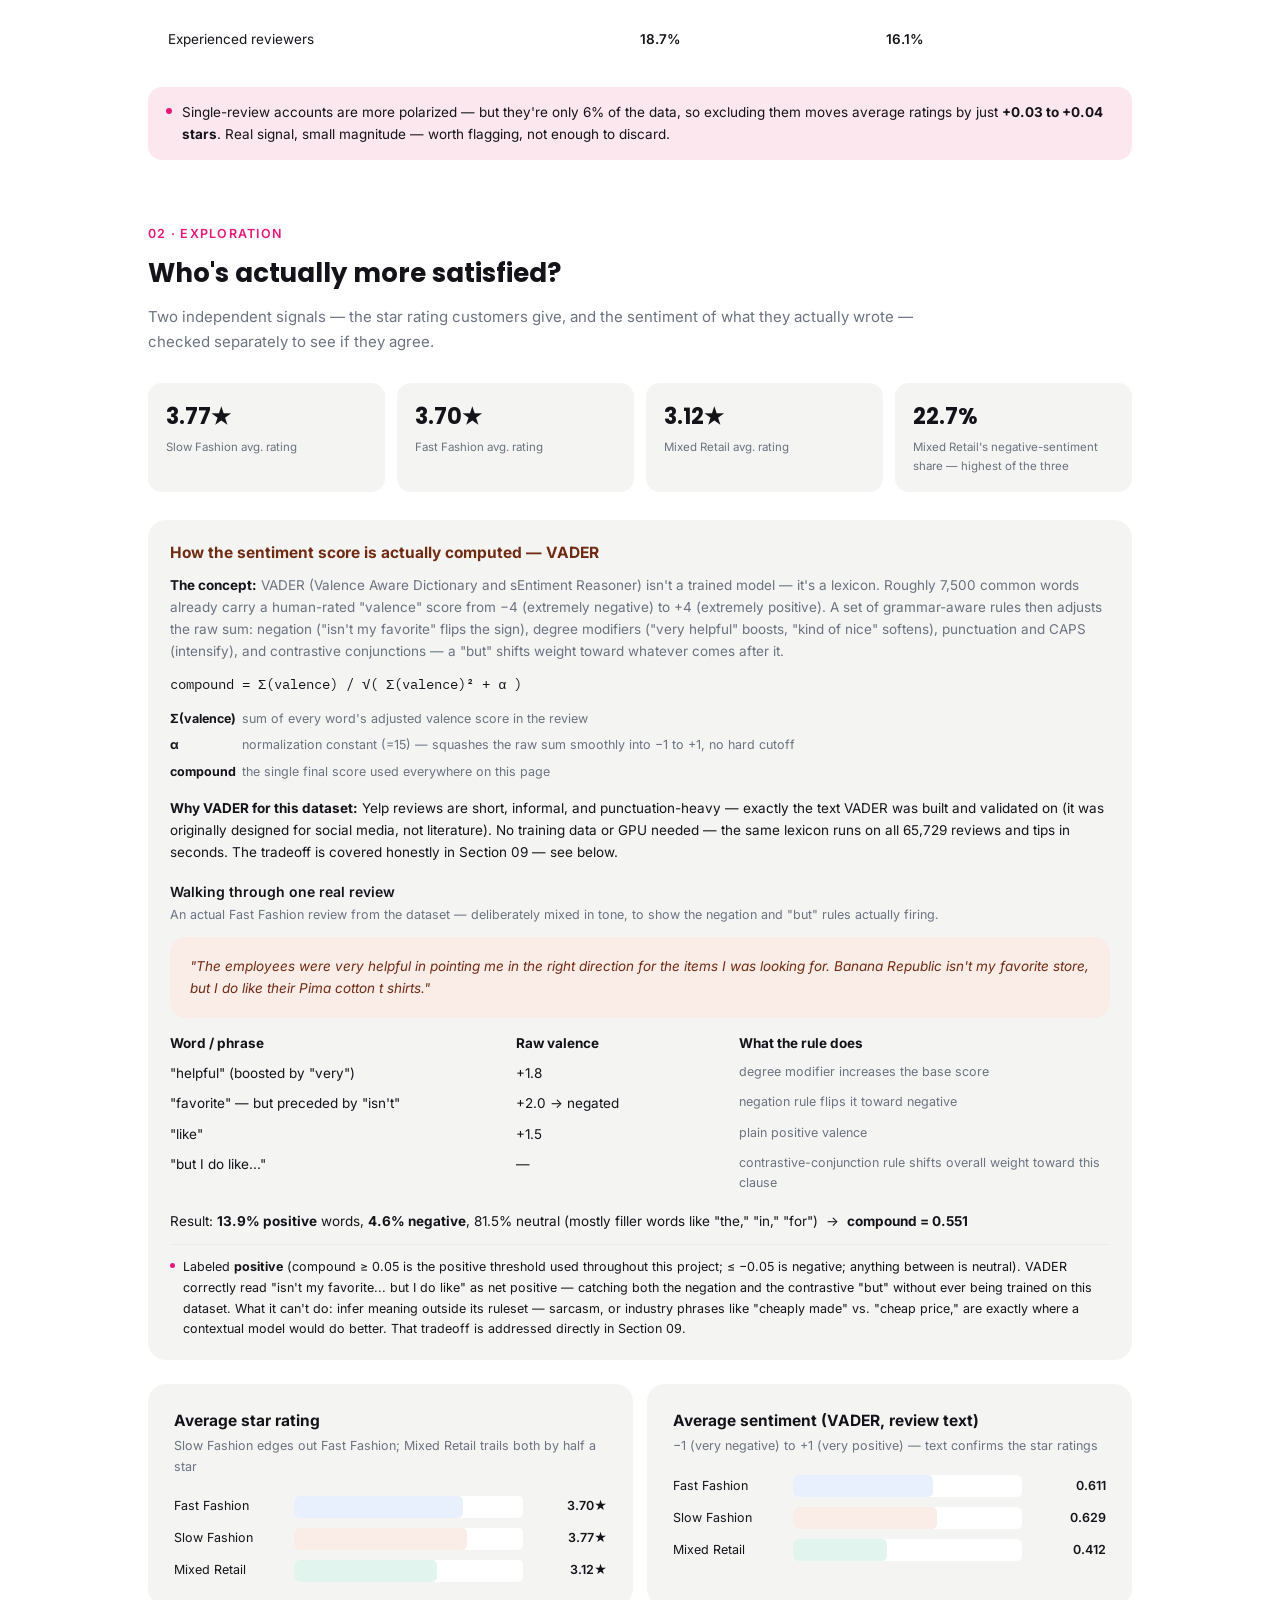
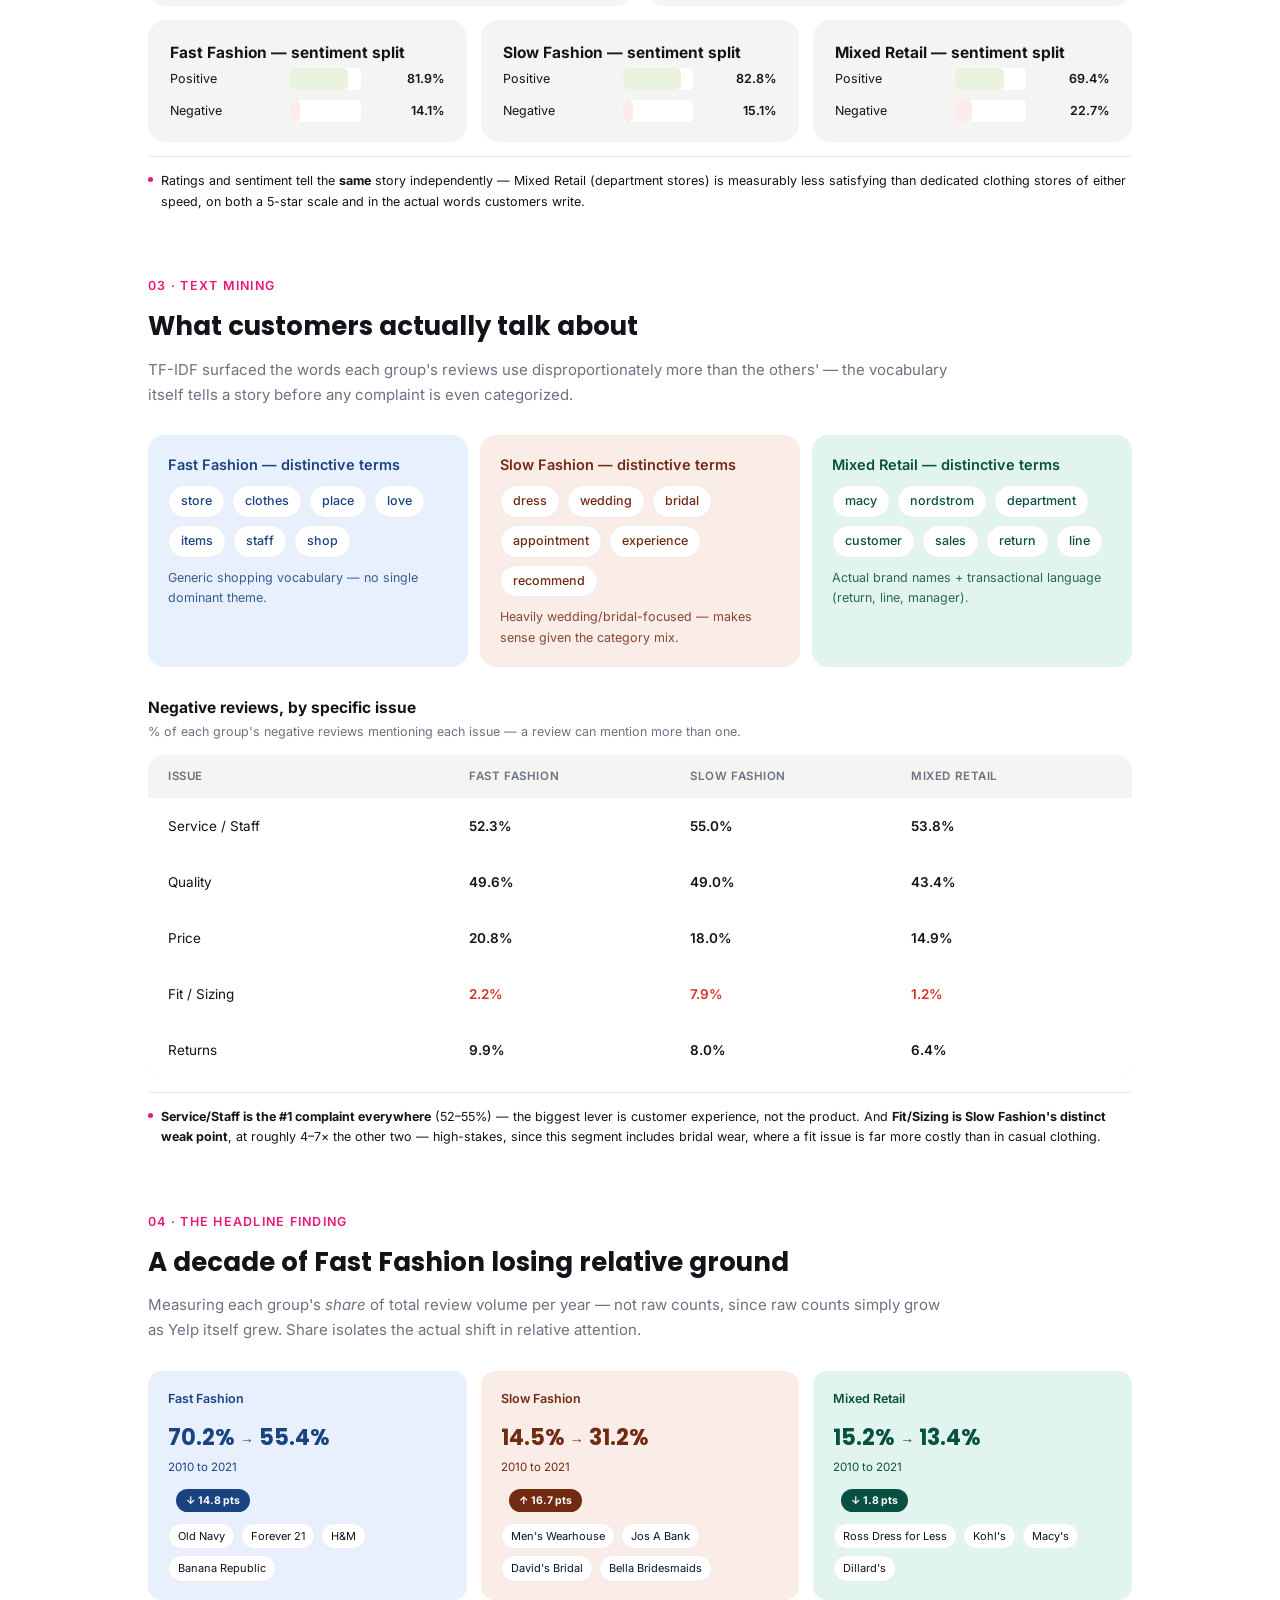
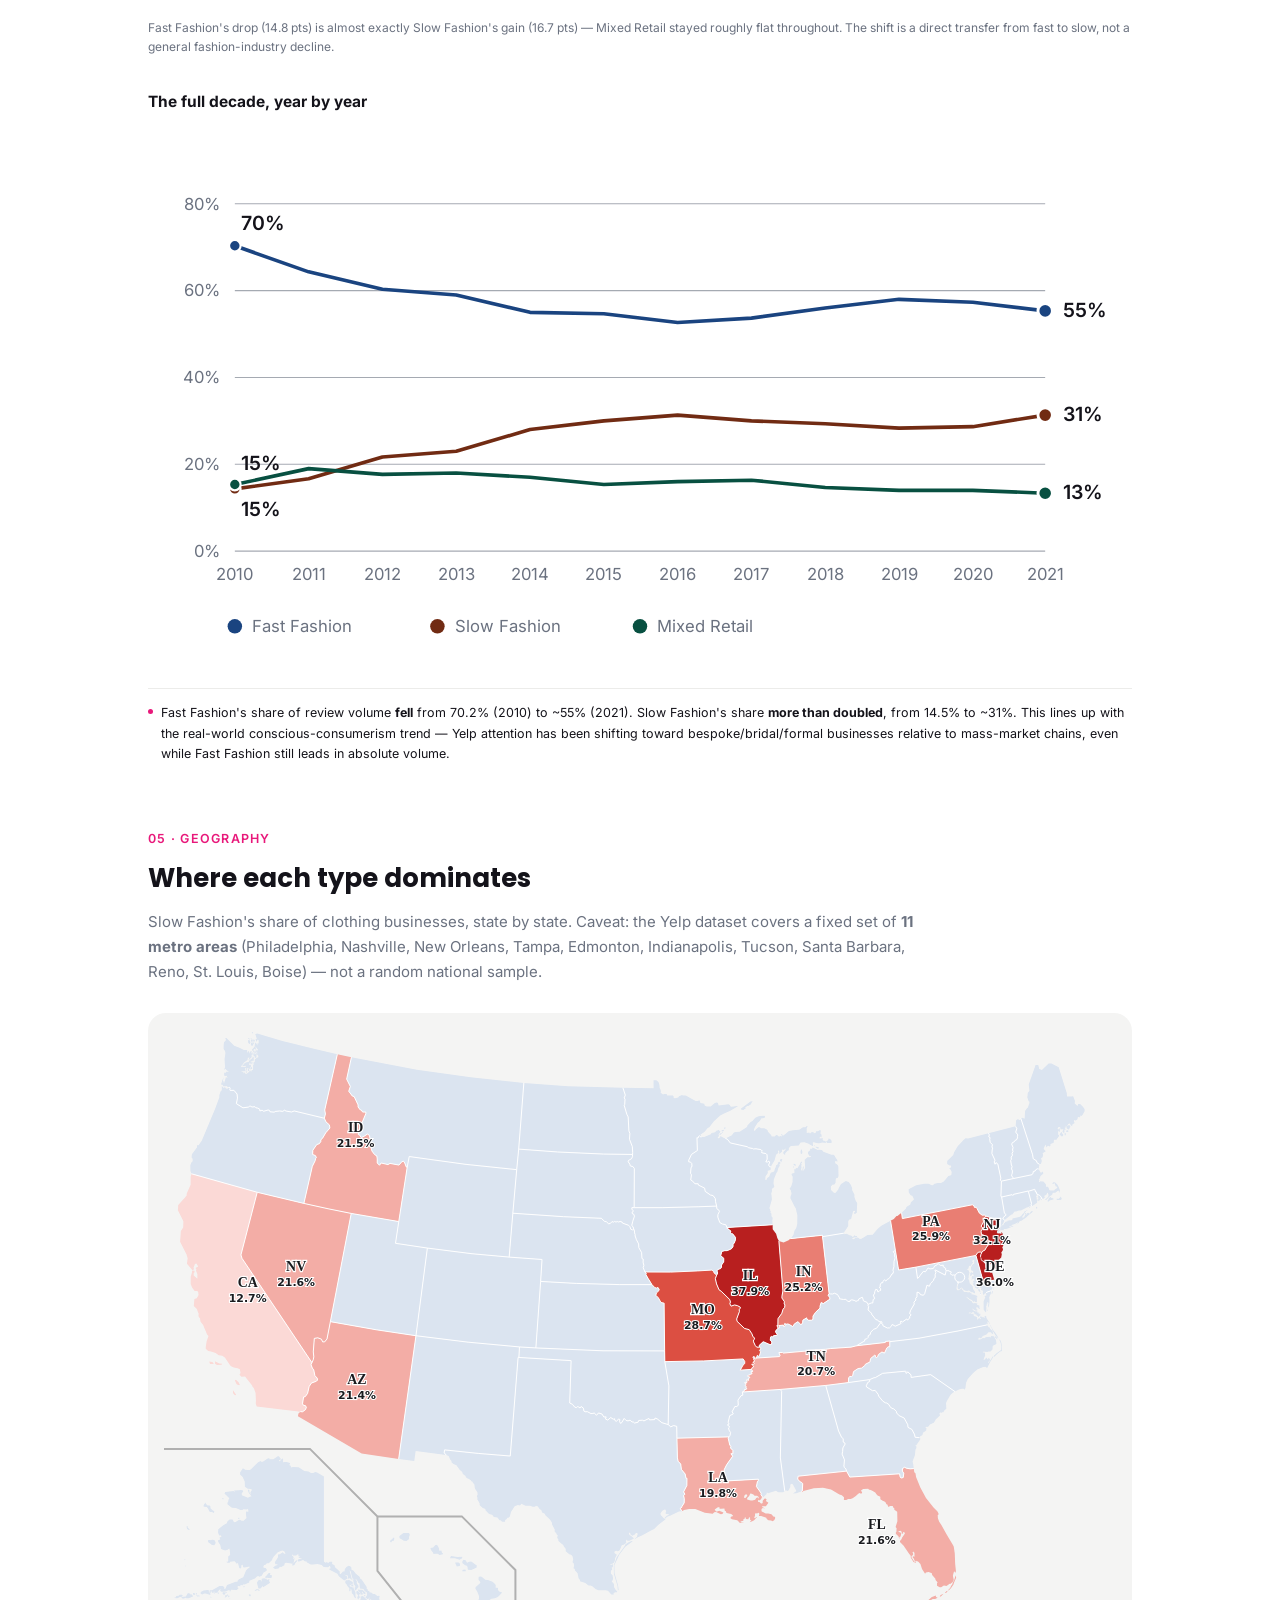
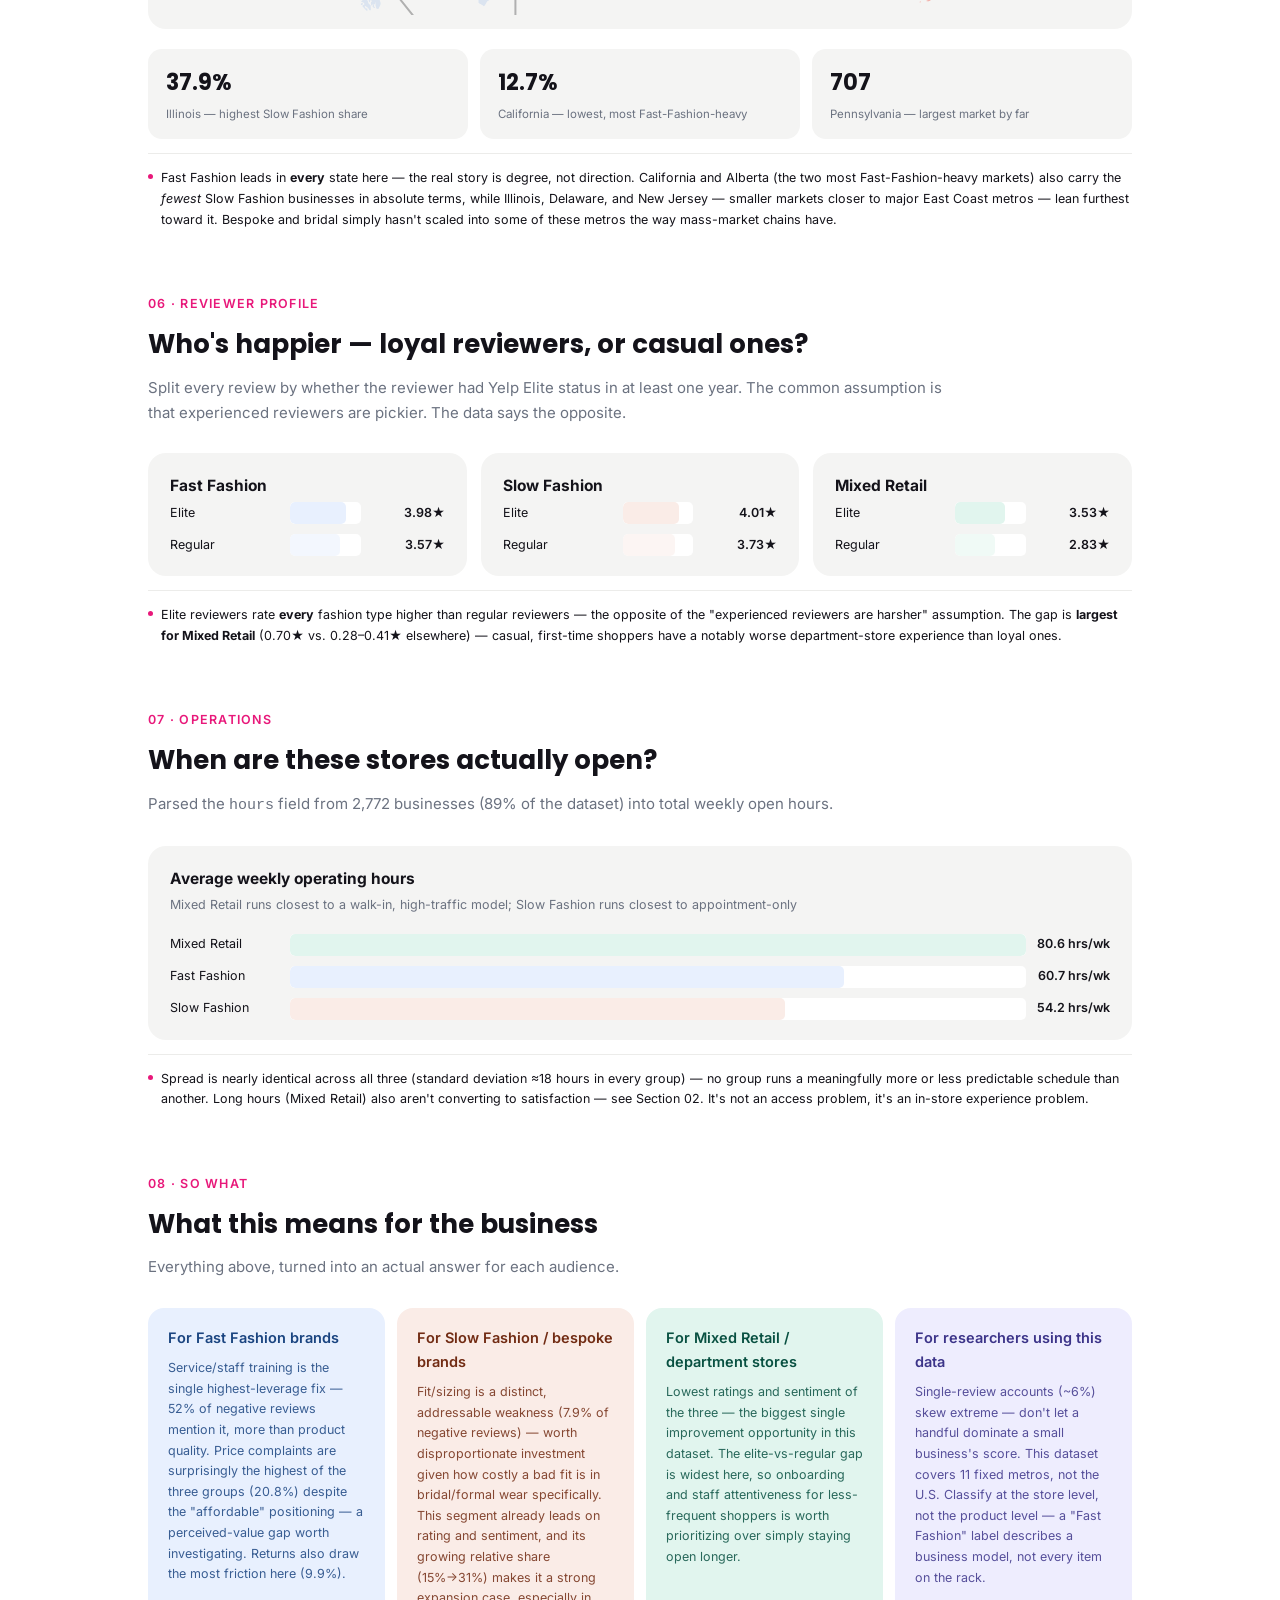
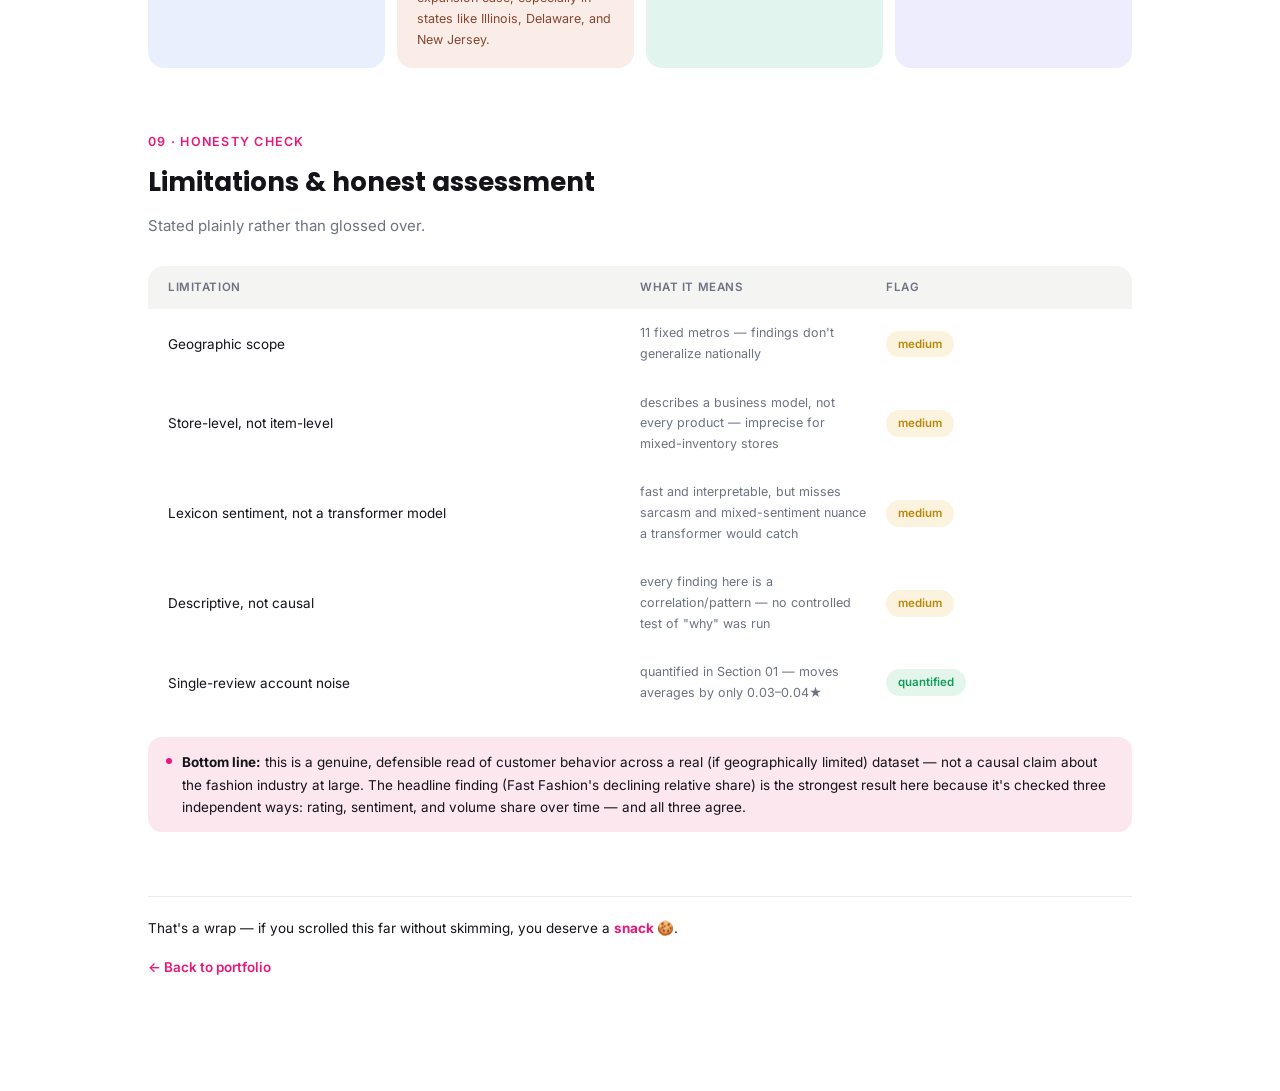
==== commit b0d1e513: "Clarify the merge step with a precise per-file breakdown table Replaces the vague "5 files join on b" ====
--- a/projects/fast_fashion_analysis.html
+++ b/projects/fast_fashion_analysis.html
@@ -384,12 +384,26 @@
       </div>
 
       <p class="chart-title" style="margin-bottom:2px;">Step 3 — merge into one table</p>
-      <p class="chart-sub" style="margin-bottom:12px;">The 5 filtered files above still live separately — one last step joins them.</p>
+      <p class="chart-sub" style="margin-bottom:12px;">The 5 filtered files above still live separately — one last step joins 4 of them. <code>clothing_checkins.csv</code> stays out, kept separate for later footfall analysis.</p>
+      <div class="quality-table" style="margin-bottom:16px;">
+        <div class="quality-head" style="grid-template-columns:1.3fr 1.7fr;"><span>File(s)</span><span>How it's combined</span></div>
+        <div class="quality-row" style="grid-template-columns:1.3fr 1.7fr;">
+          <span style="font-size:12.5px;"><code>clothing_reviews.csv</code> + <code>clothing_tips.csv</code></span>
+          <span style="font-size:12.5px; color:var(--gray-text);">Stacked together — no key, just combined, with a <code>source</code> column</span>
+        </div>
+        <div class="quality-row" style="grid-template-columns:1.3fr 1.7fr;">
+          <span style="font-size:12.5px;"><code>clothing_businesses.csv</code></span>
+          <span style="font-size:12.5px; color:var(--gray-text);">Joined on <strong style="color:var(--black);">business_id</strong></span>
+        </div>
+        <div class="quality-row" style="grid-template-columns:1.3fr 1.7fr;">
+          <span style="font-size:12.5px;"><code>clothing_users.csv</code></span>
+          <span style="font-size:12.5px; color:var(--gray-text);">Joined on <strong style="color:var(--black);">user_id</strong></span>
+        </div>
+      </div>
       <div class="callout" style="margin-top:0; margin-bottom:28px;">
         <span class="dot"></span>
-        <p>The 5 filtered files join on <code>business_id</code> and <code>user_id</code> into <strong>one final
-        table — 65,729 rows, 18 columns</strong> — <code>fashion_analysis.csv</code>. Every analysis on the rest of
-        this page runs on this one table.</p>
+        <p>Result: <strong>one final table — 65,729 rows, 18 columns</strong> —
+        <code>fashion_analysis.csv</code>. Every analysis on the rest of this page runs on this one table.</p>
       </div>
 
       <p class="chart-title" style="margin-bottom:2px;">Step 4 — fix what the data got wrong</p>
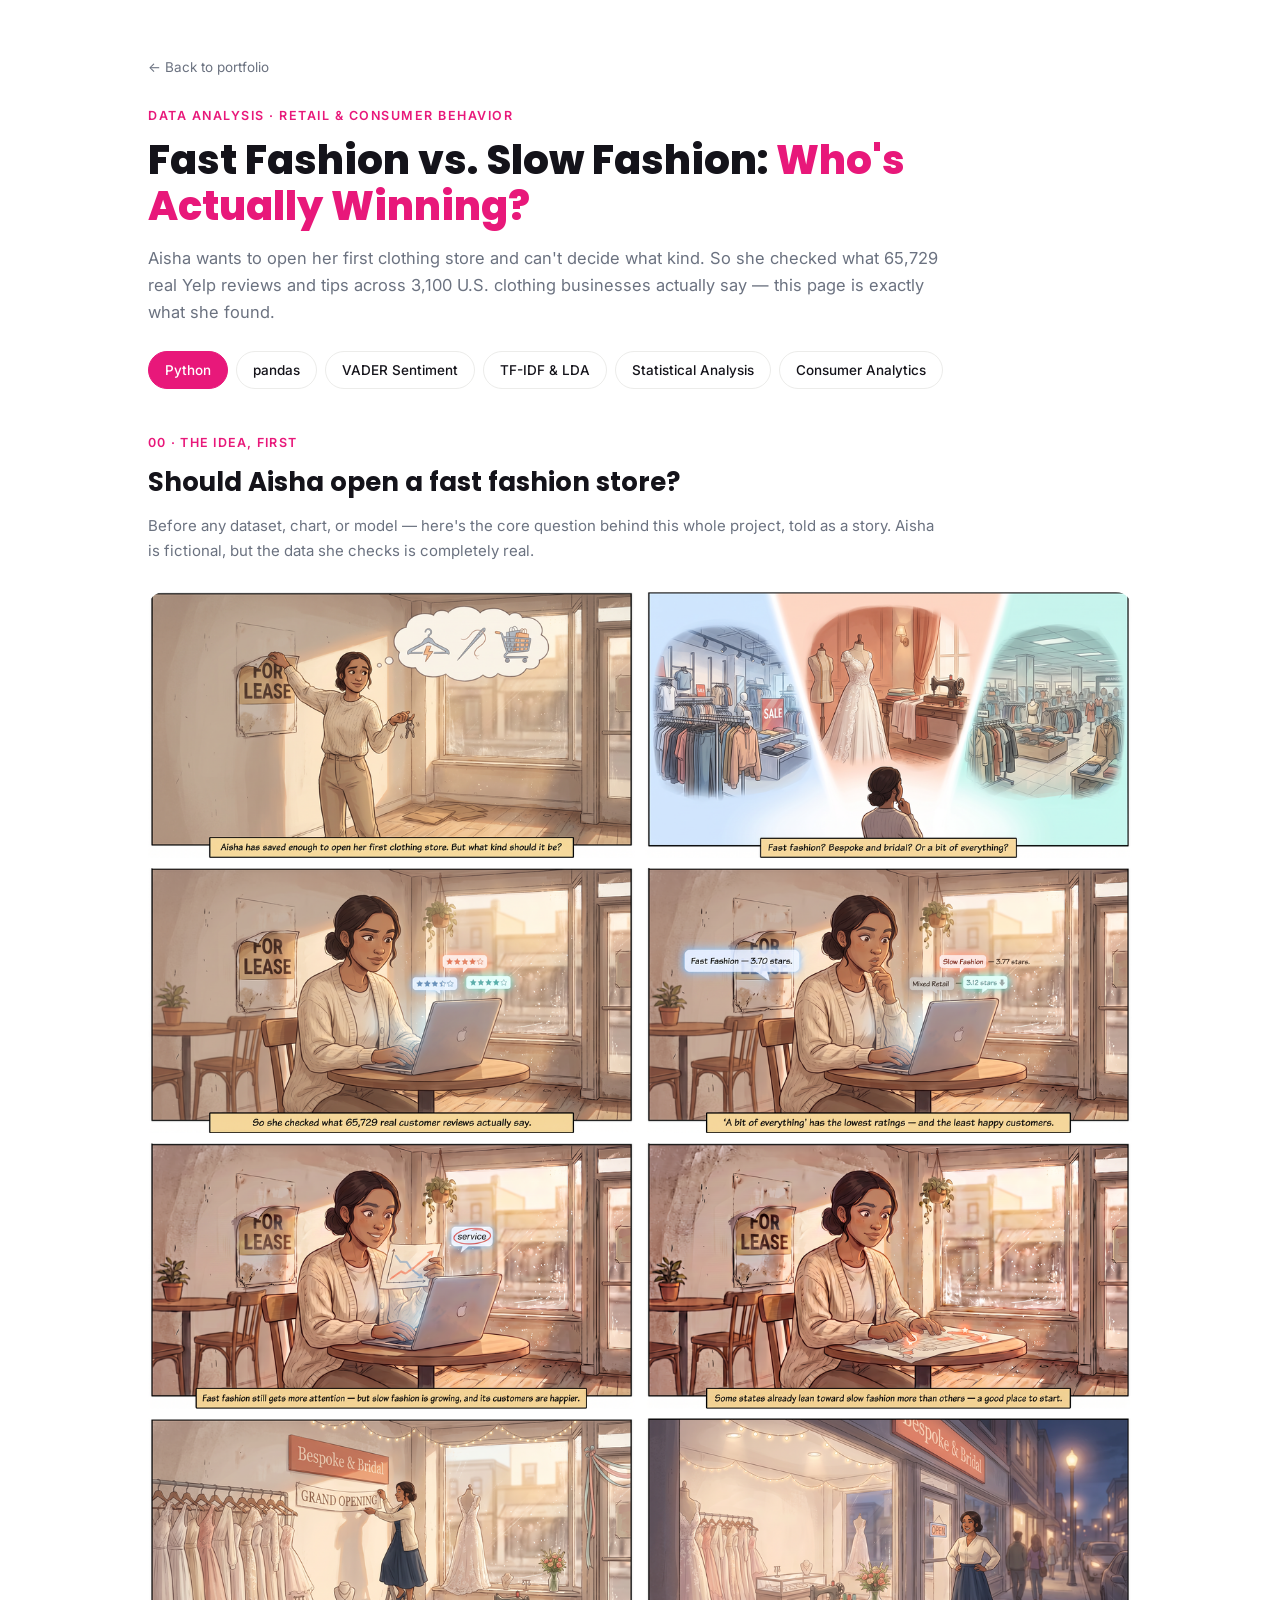
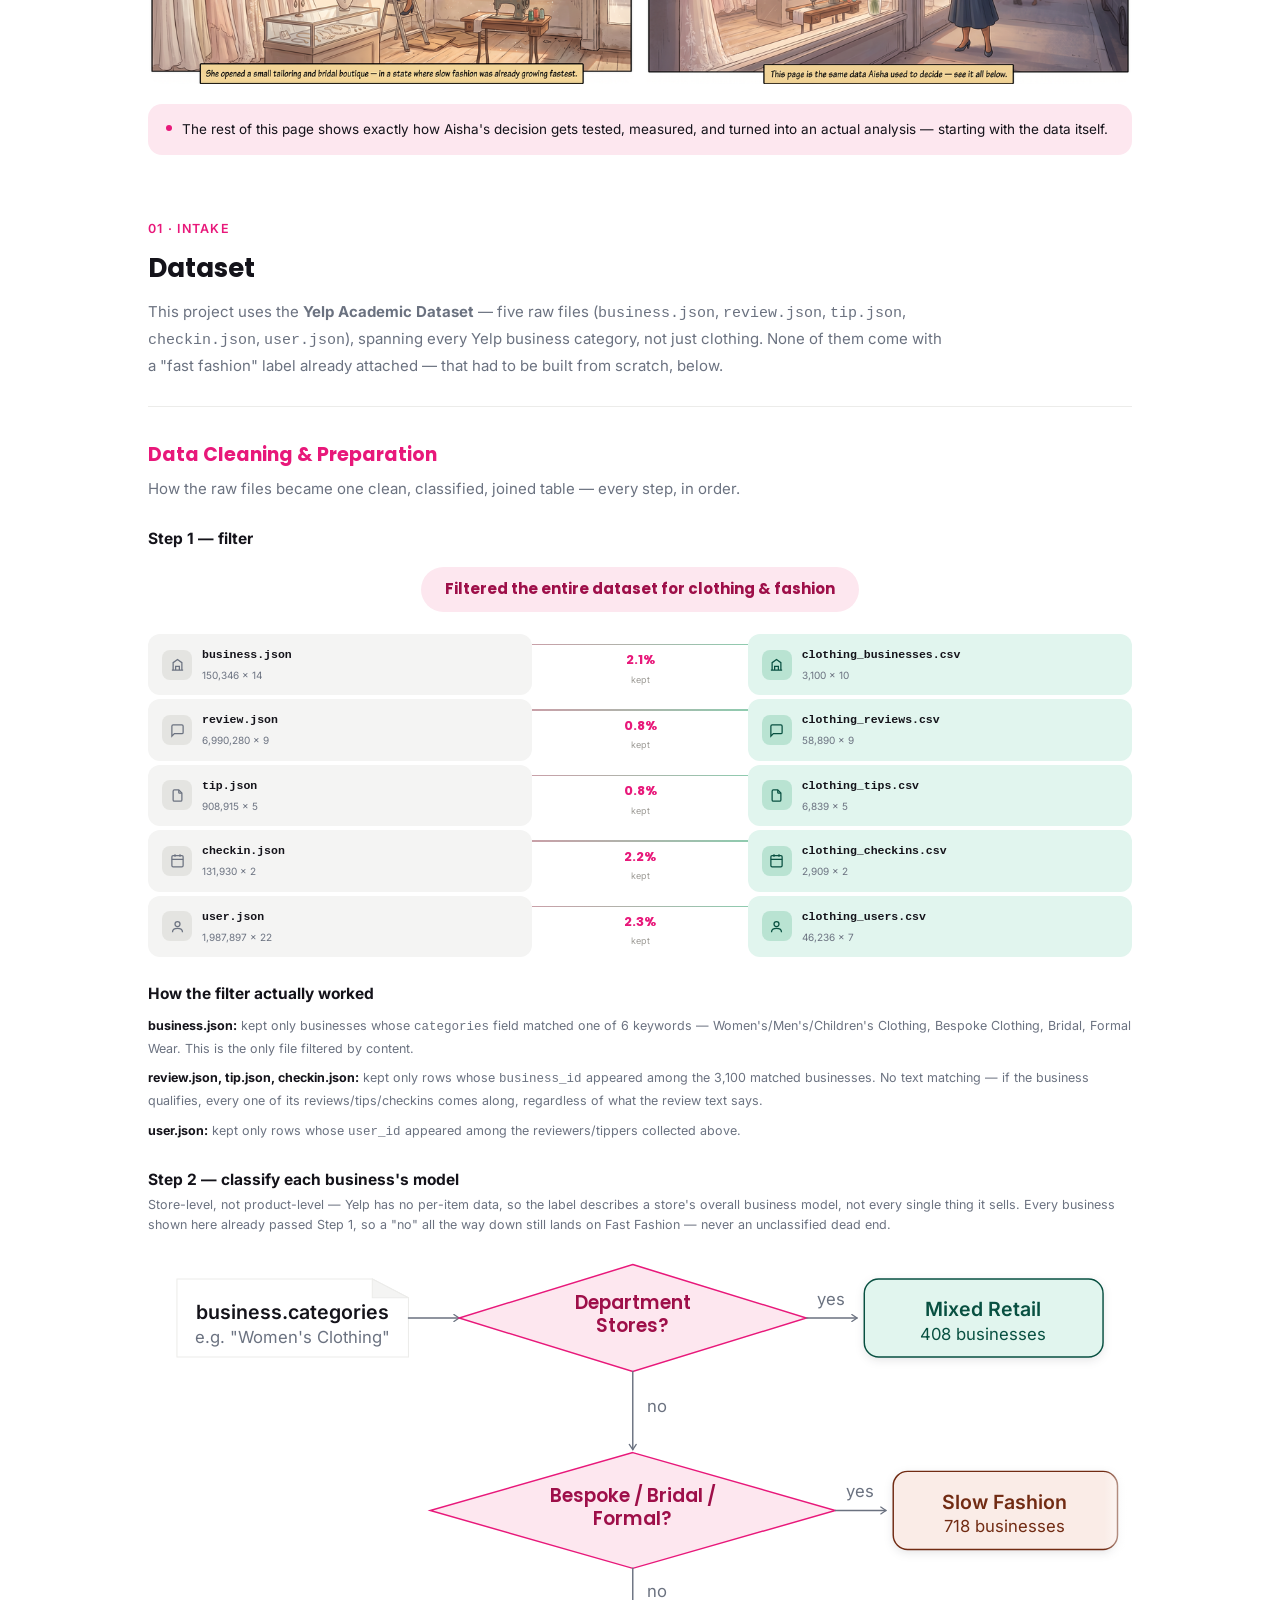
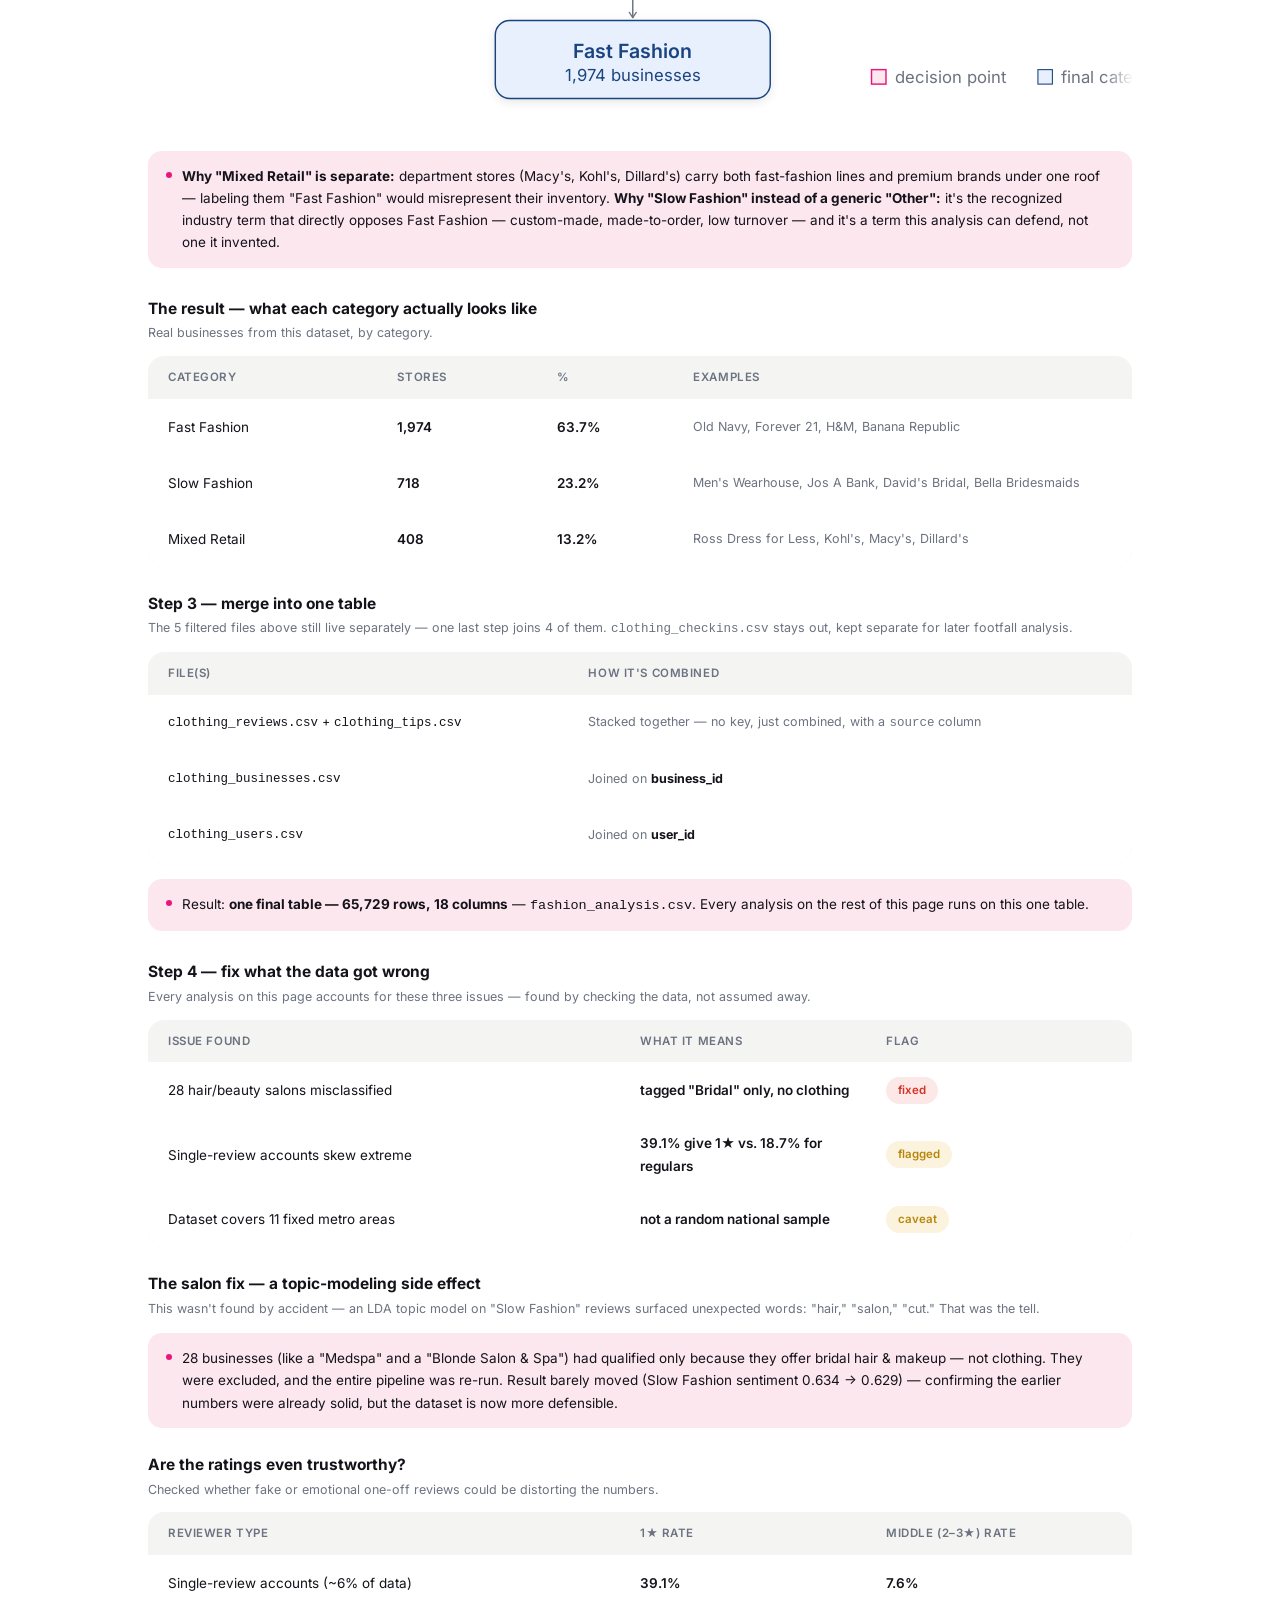
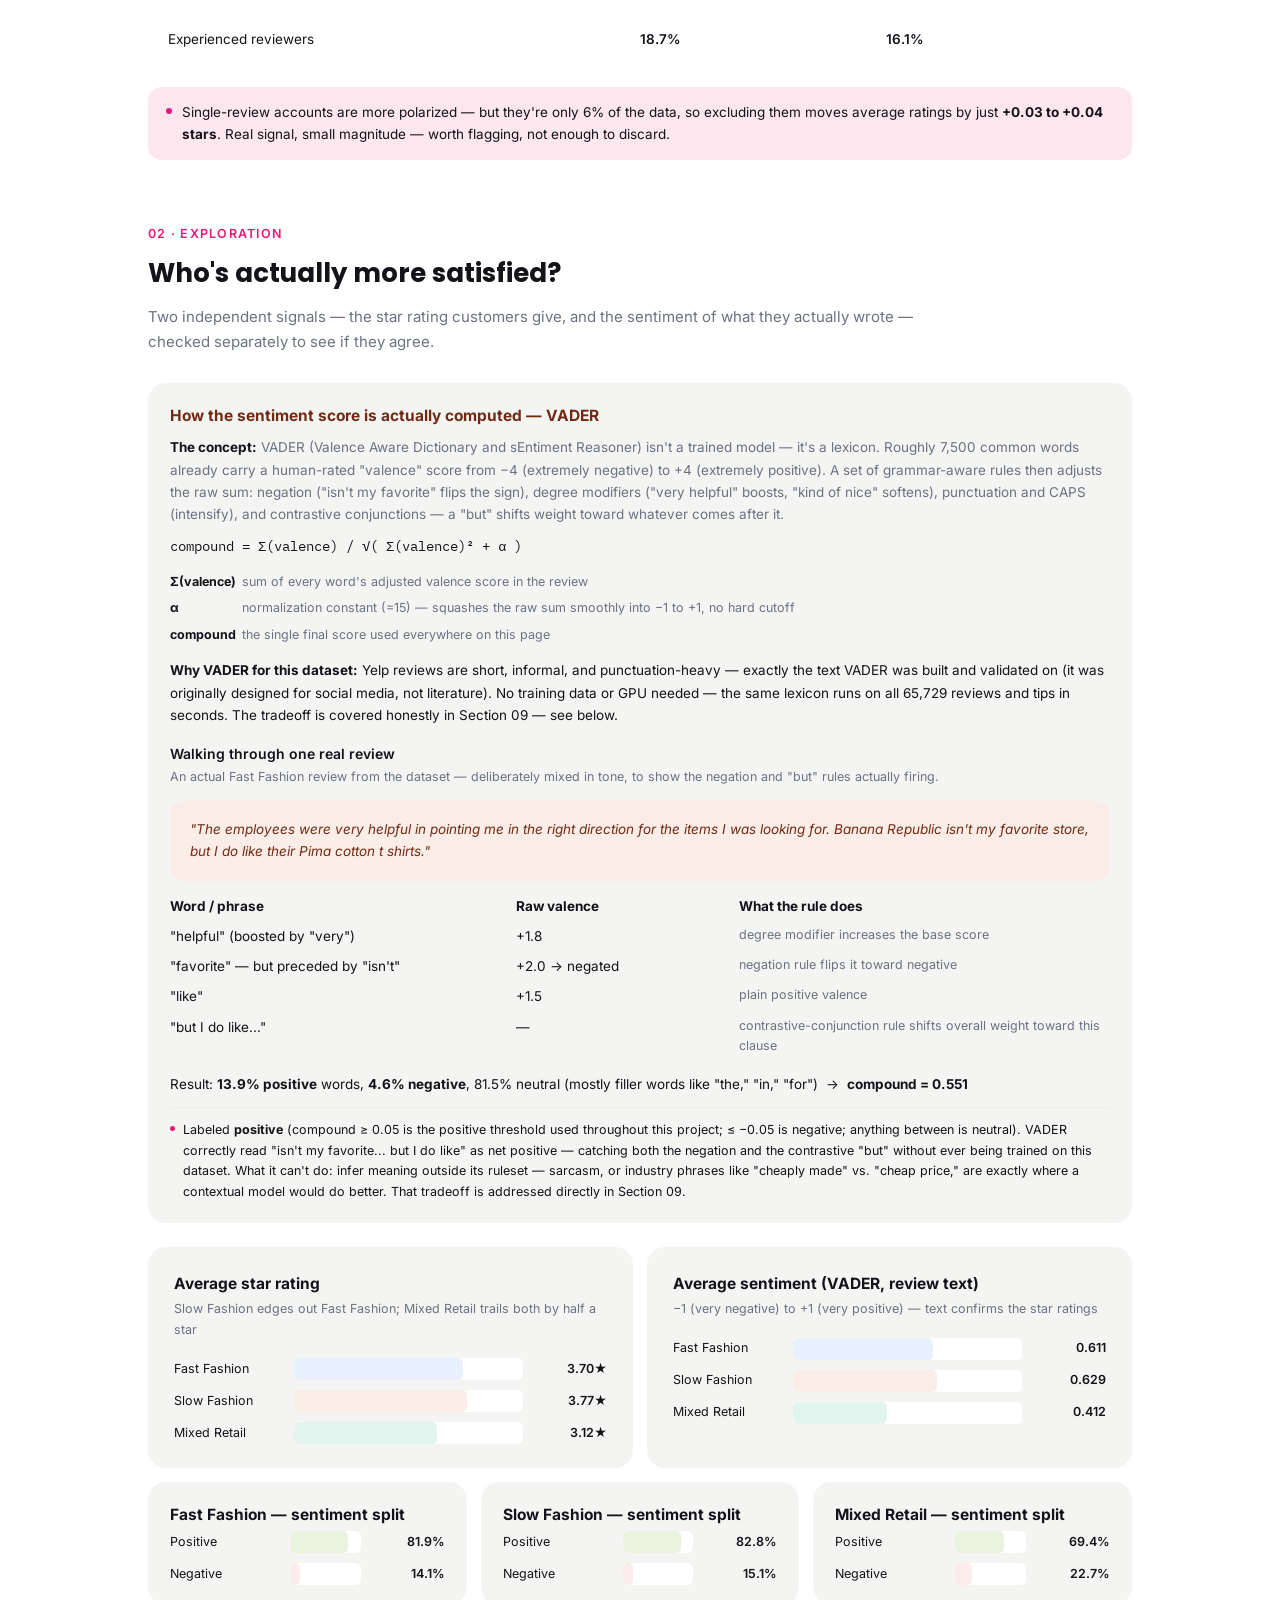
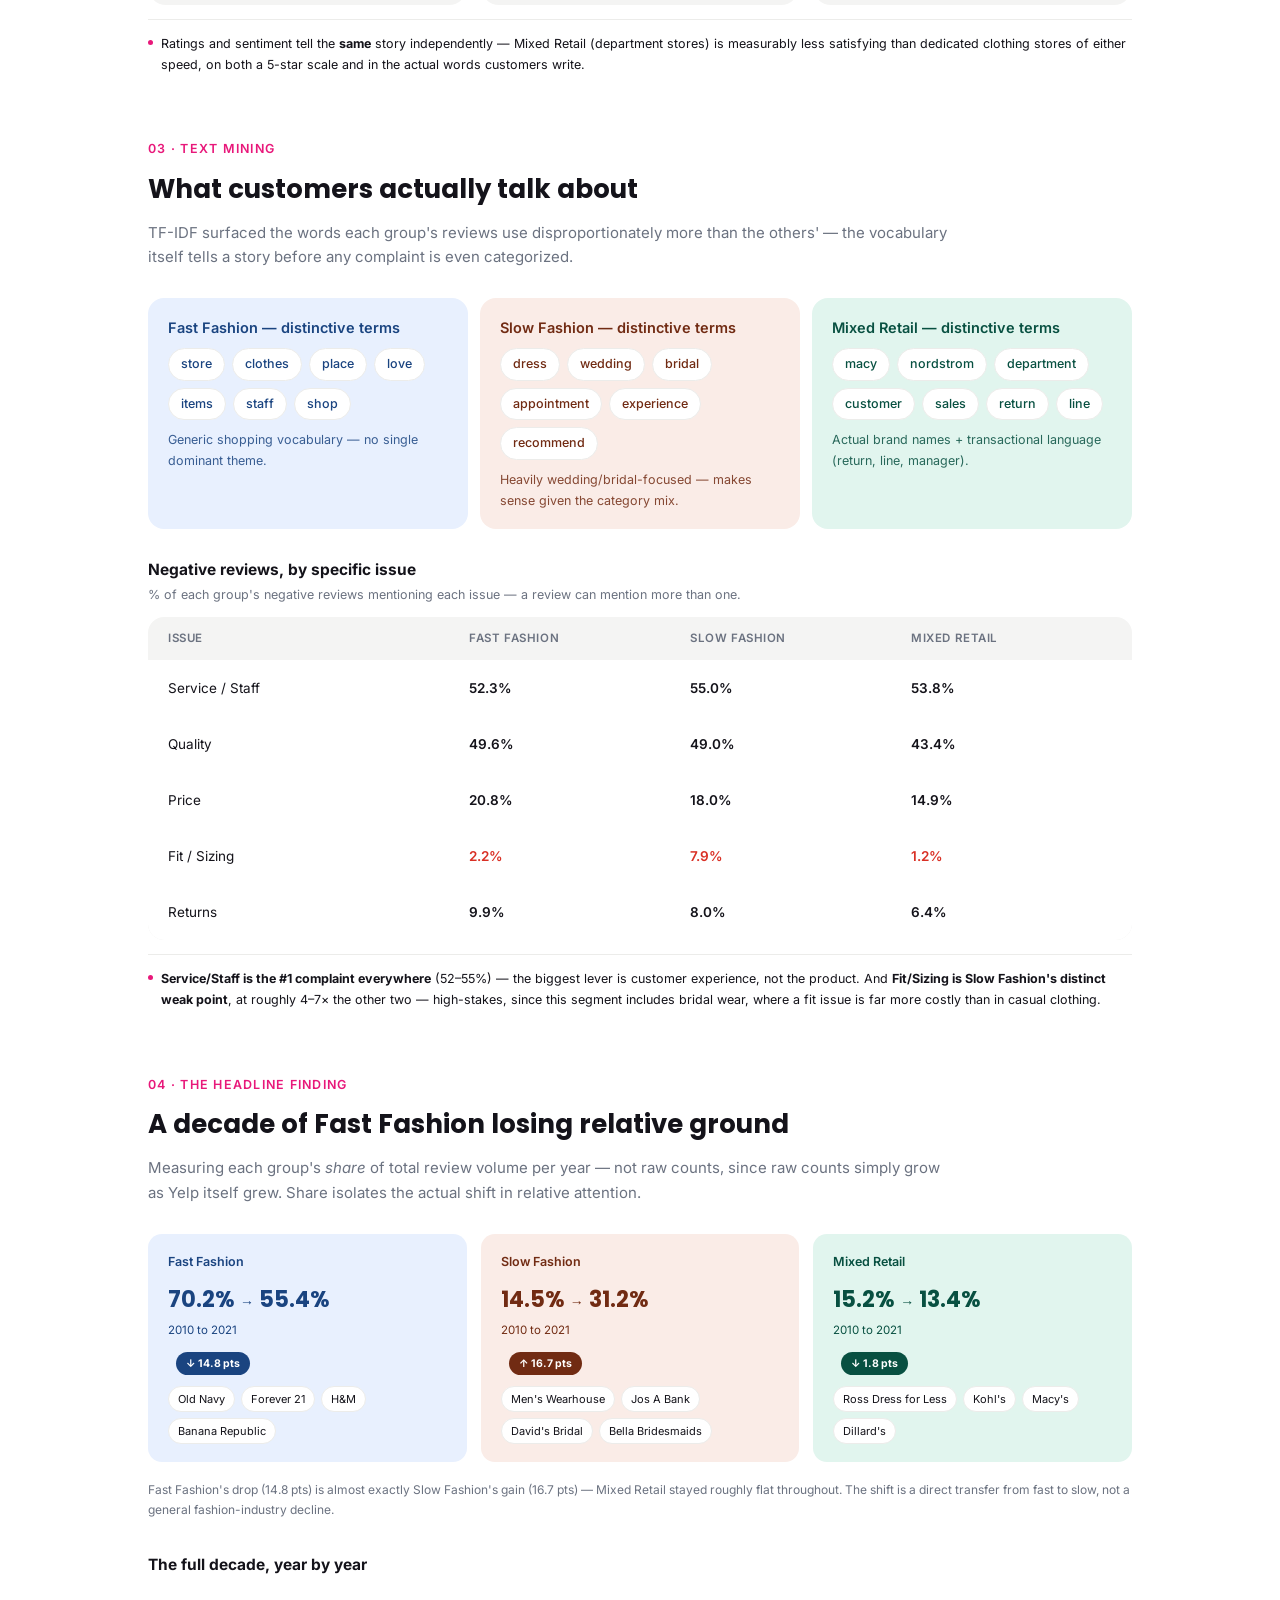
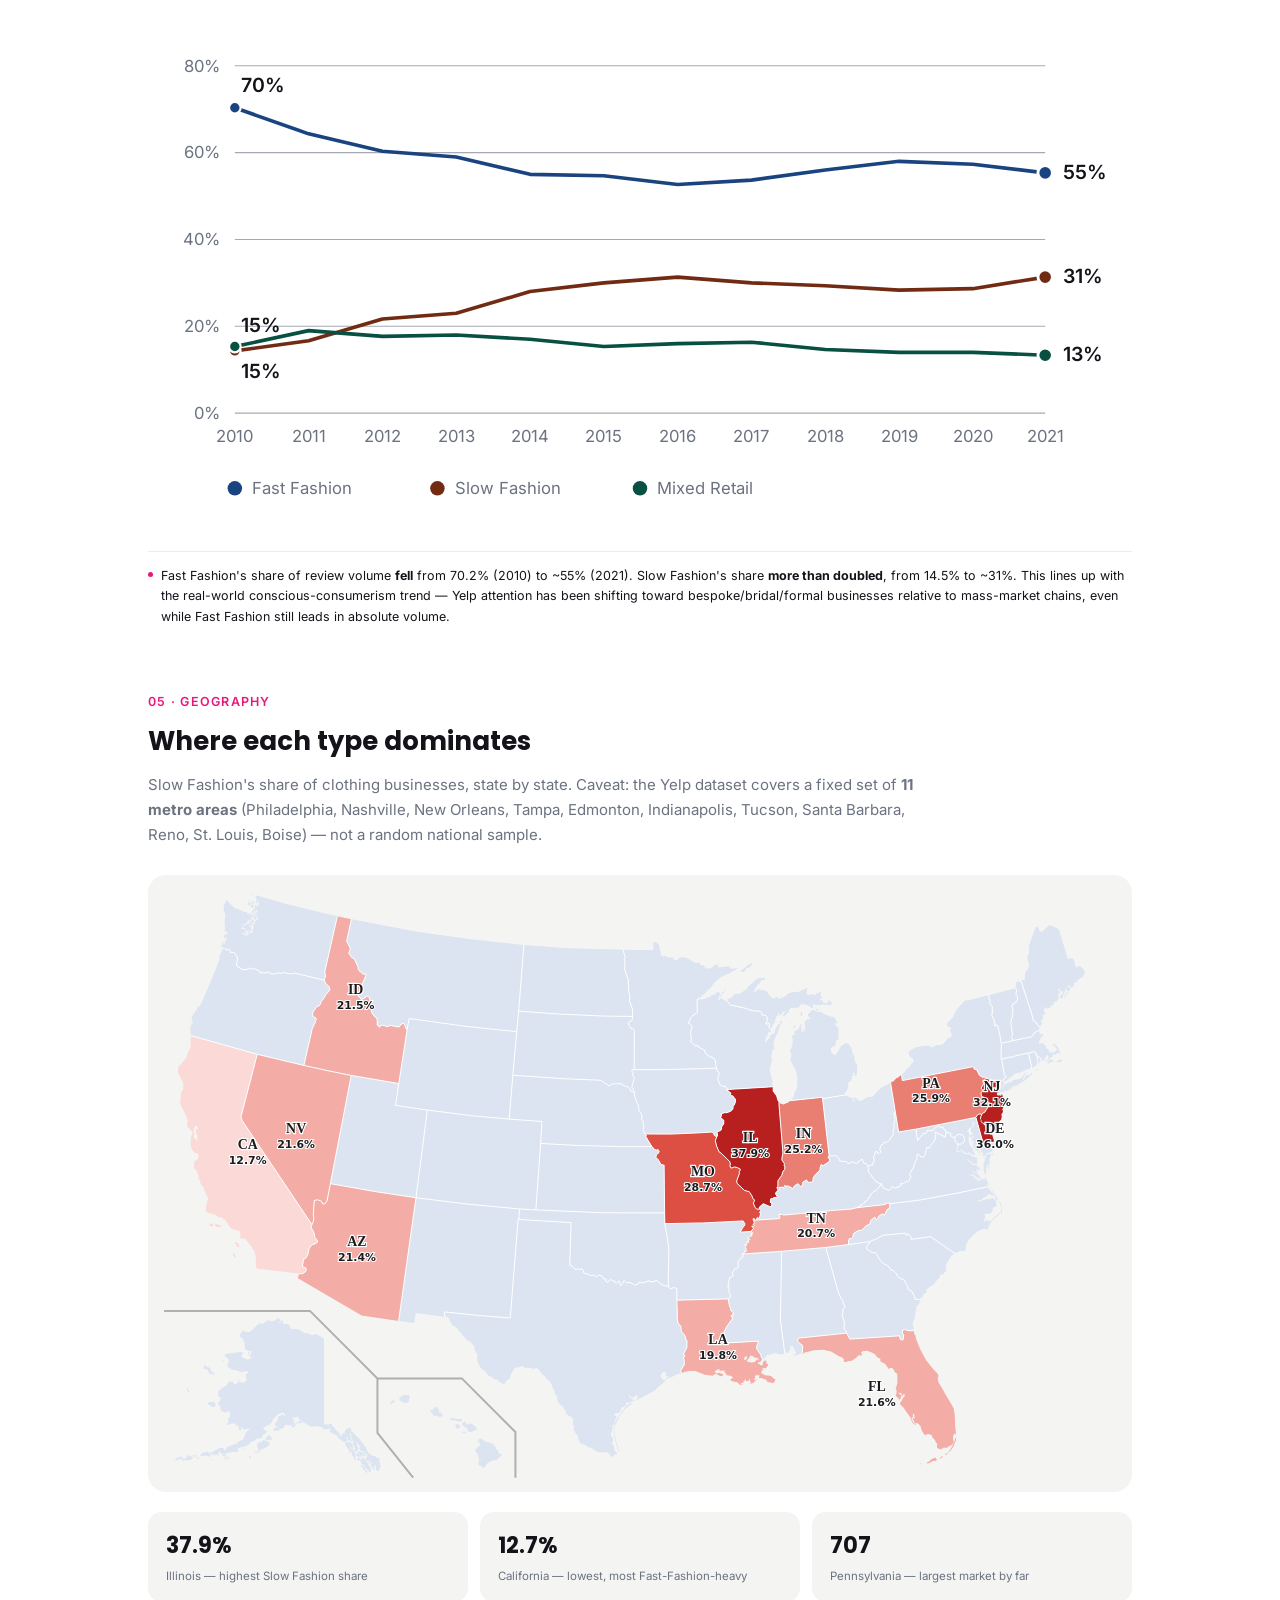
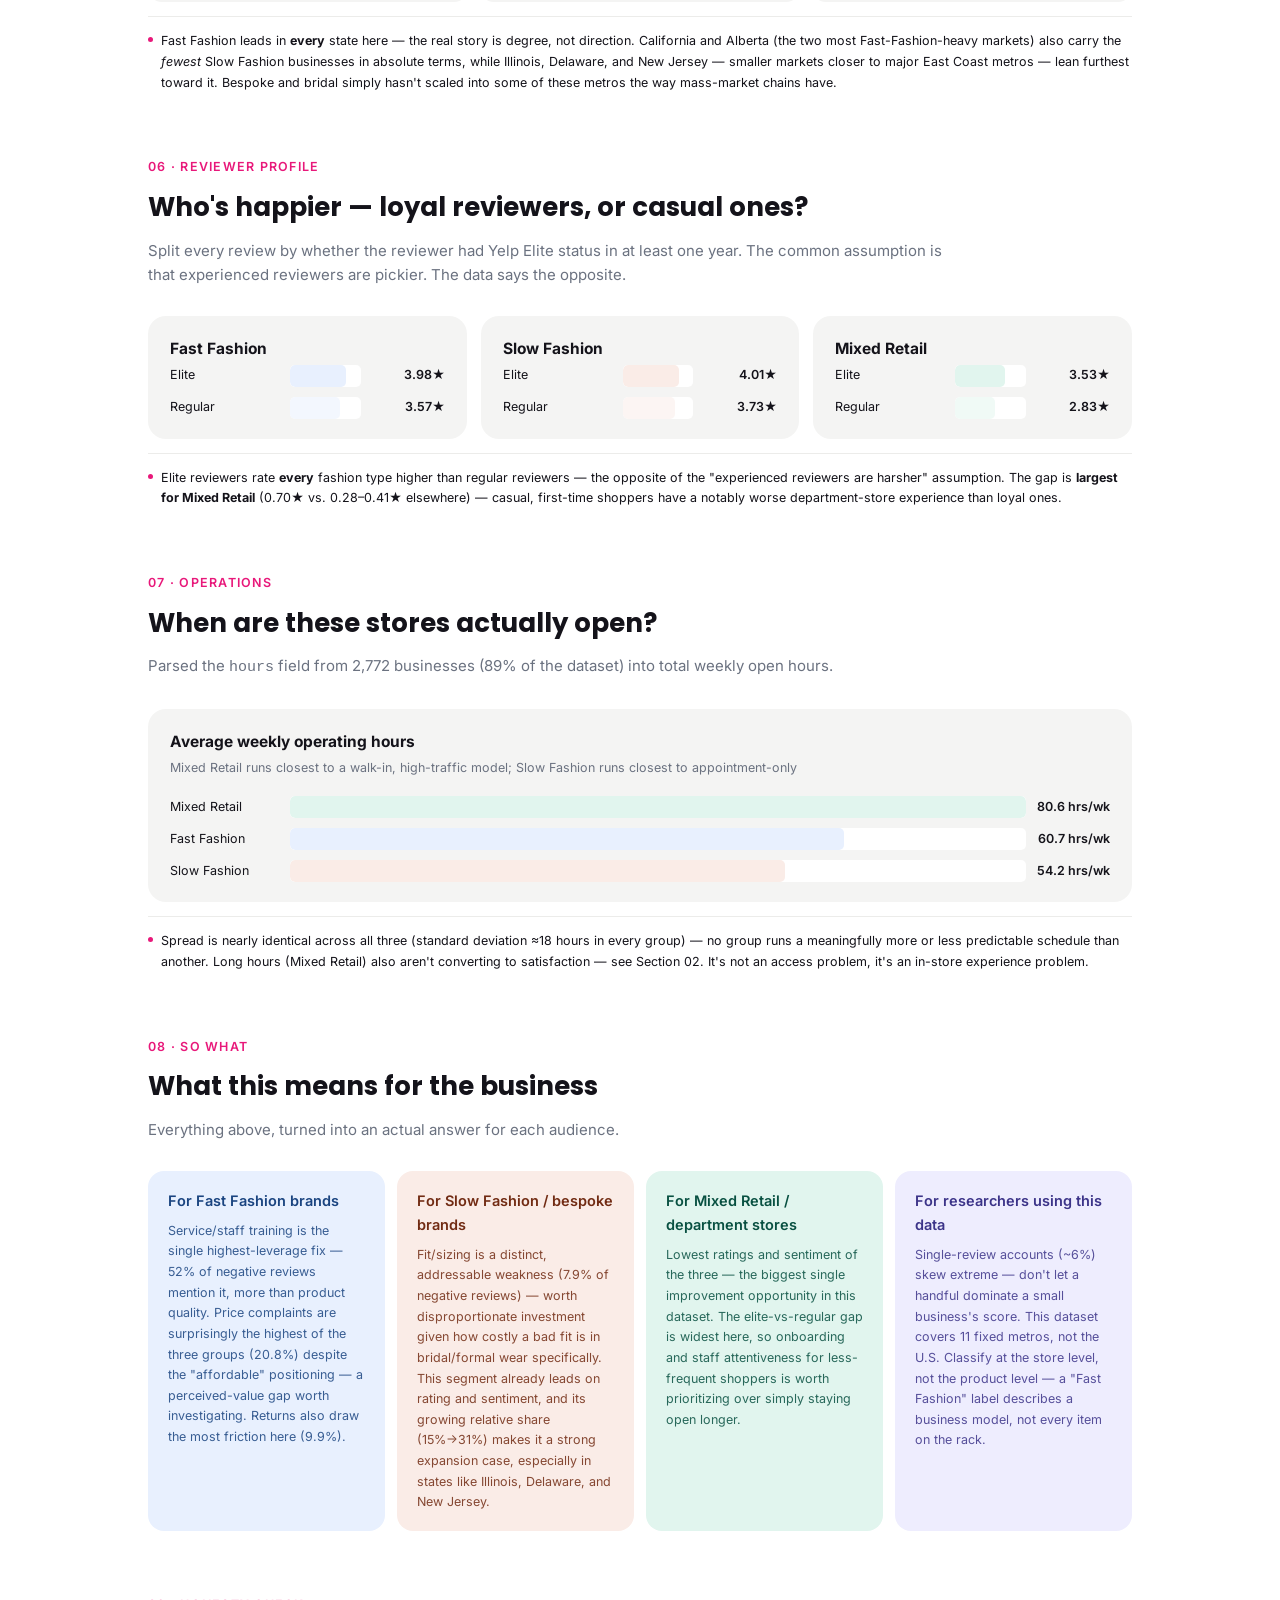
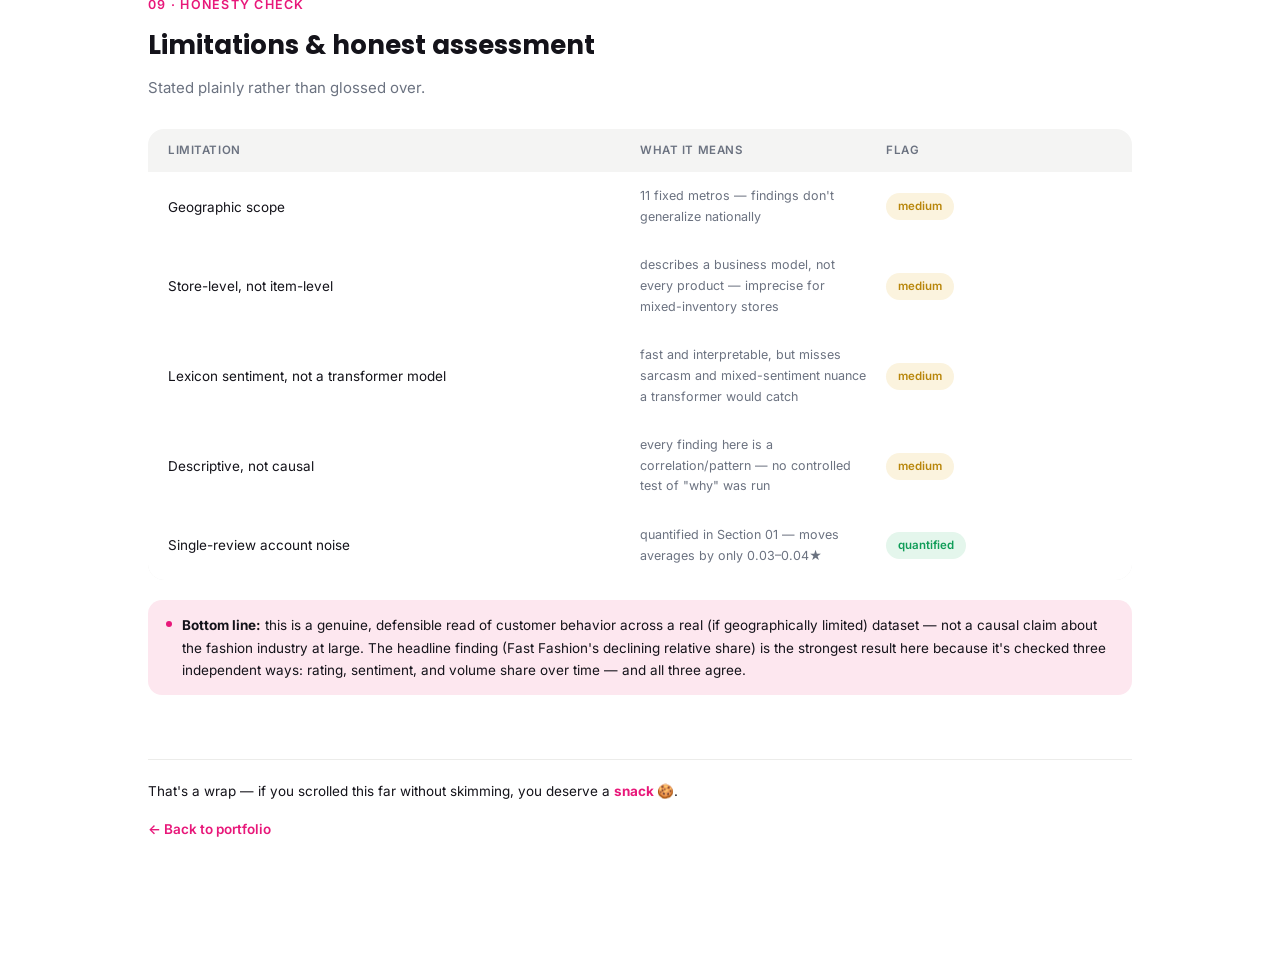
==== commit 5197022a: "Remove duplicate stat tiles in rating/sentiment section The numbers were already shown in the bar ch" ====
--- a/projects/fast_fashion_analysis.html
+++ b/projects/fast_fashion_analysis.html
@@ -460,13 +460,6 @@
     <h2 class="section-title">Who's actually more satisfied?</h2>
     <p class="section-desc">Two independent signals — the star rating customers give, and the sentiment of what they
     actually wrote — checked separately to see if they agree.</p>
-
-    <div class="kpi-strip">
-      <div class="kpi-card"><p class="kpi-num">3.77★</p><p class="kpi-label">Slow Fashion avg. rating</p></div>
-      <div class="kpi-card"><p class="kpi-num">3.70★</p><p class="kpi-label">Fast Fashion avg. rating</p></div>
-      <div class="kpi-card"><p class="kpi-num">3.12★</p><p class="kpi-label">Mixed Retail avg. rating</p></div>
-      <div class="kpi-card"><p class="kpi-num">22.7%</p><p class="kpi-label">Mixed Retail's negative-sentiment share — highest of the three</p></div>
-    </div>
 
     <!-- ===== VADER LOGIC DEEP DIVE ===== -->
     <div class="chart-card" style="margin-bottom: 24px;">
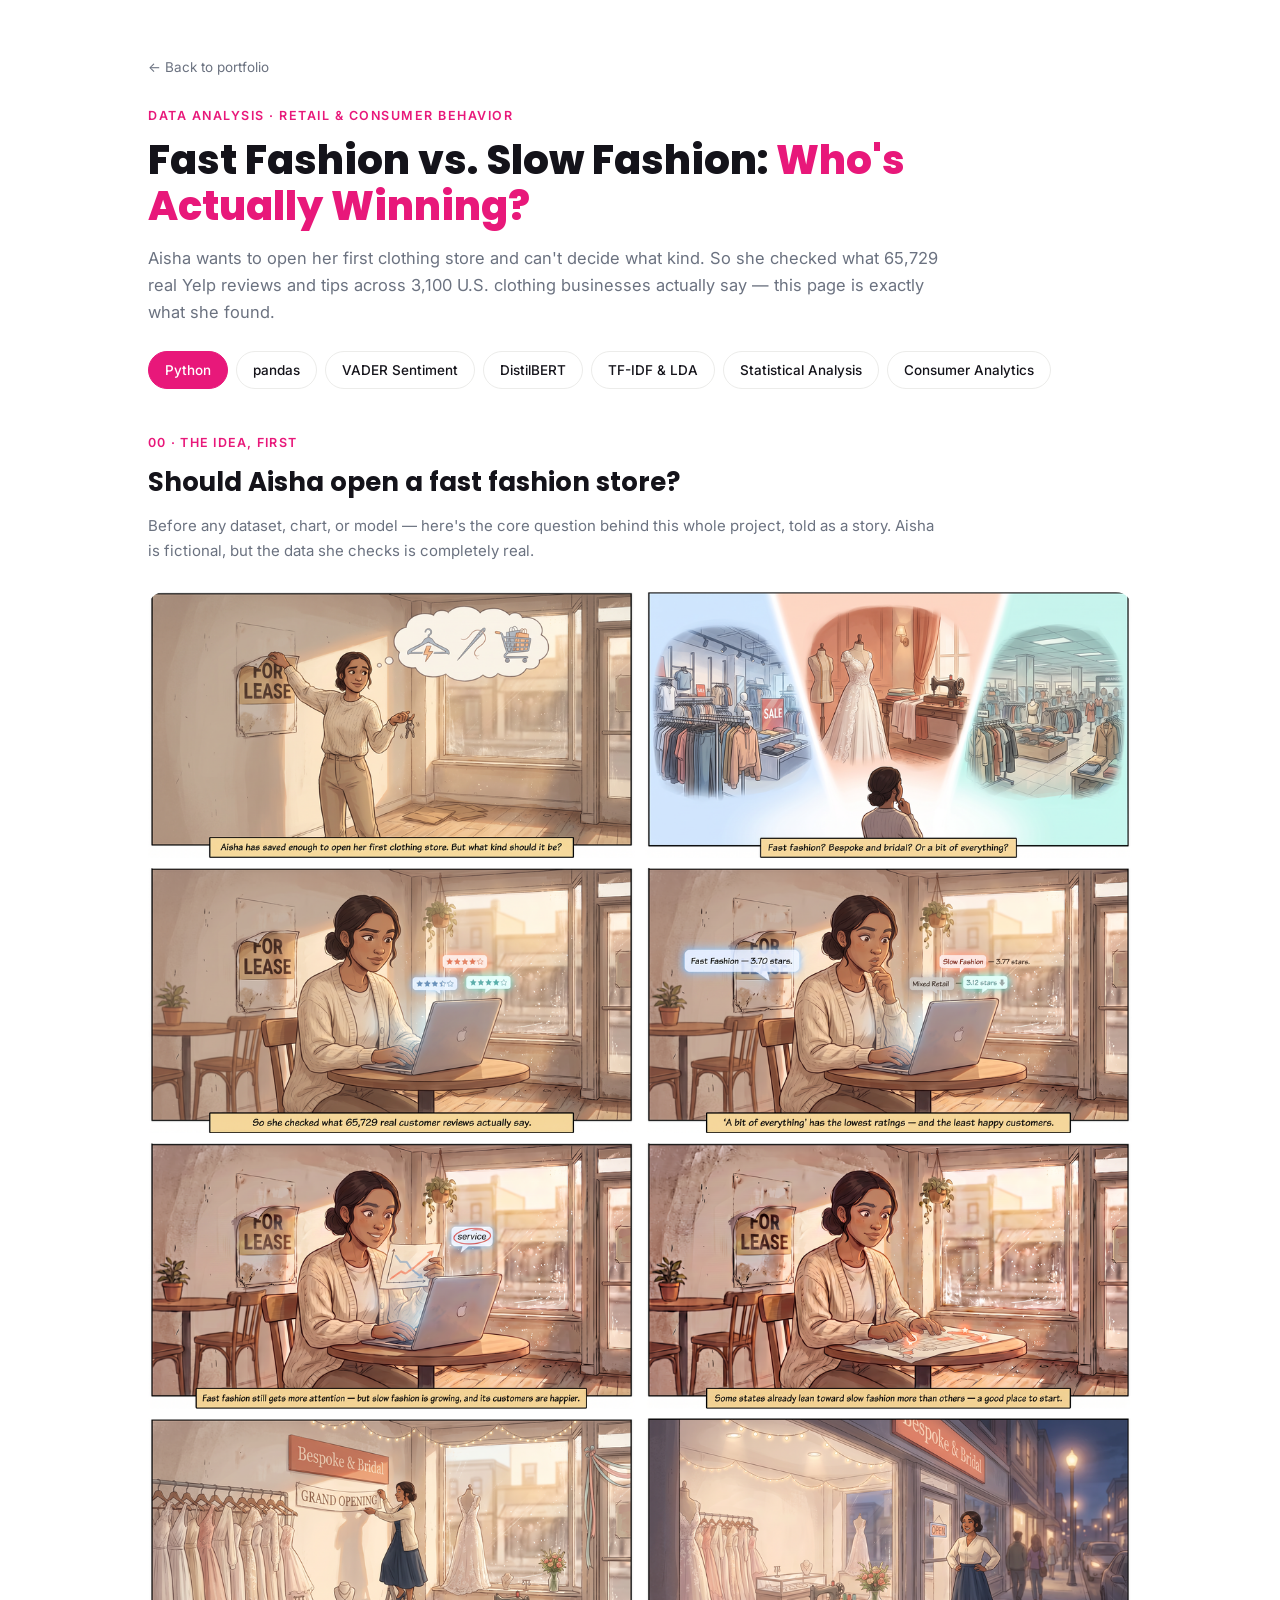
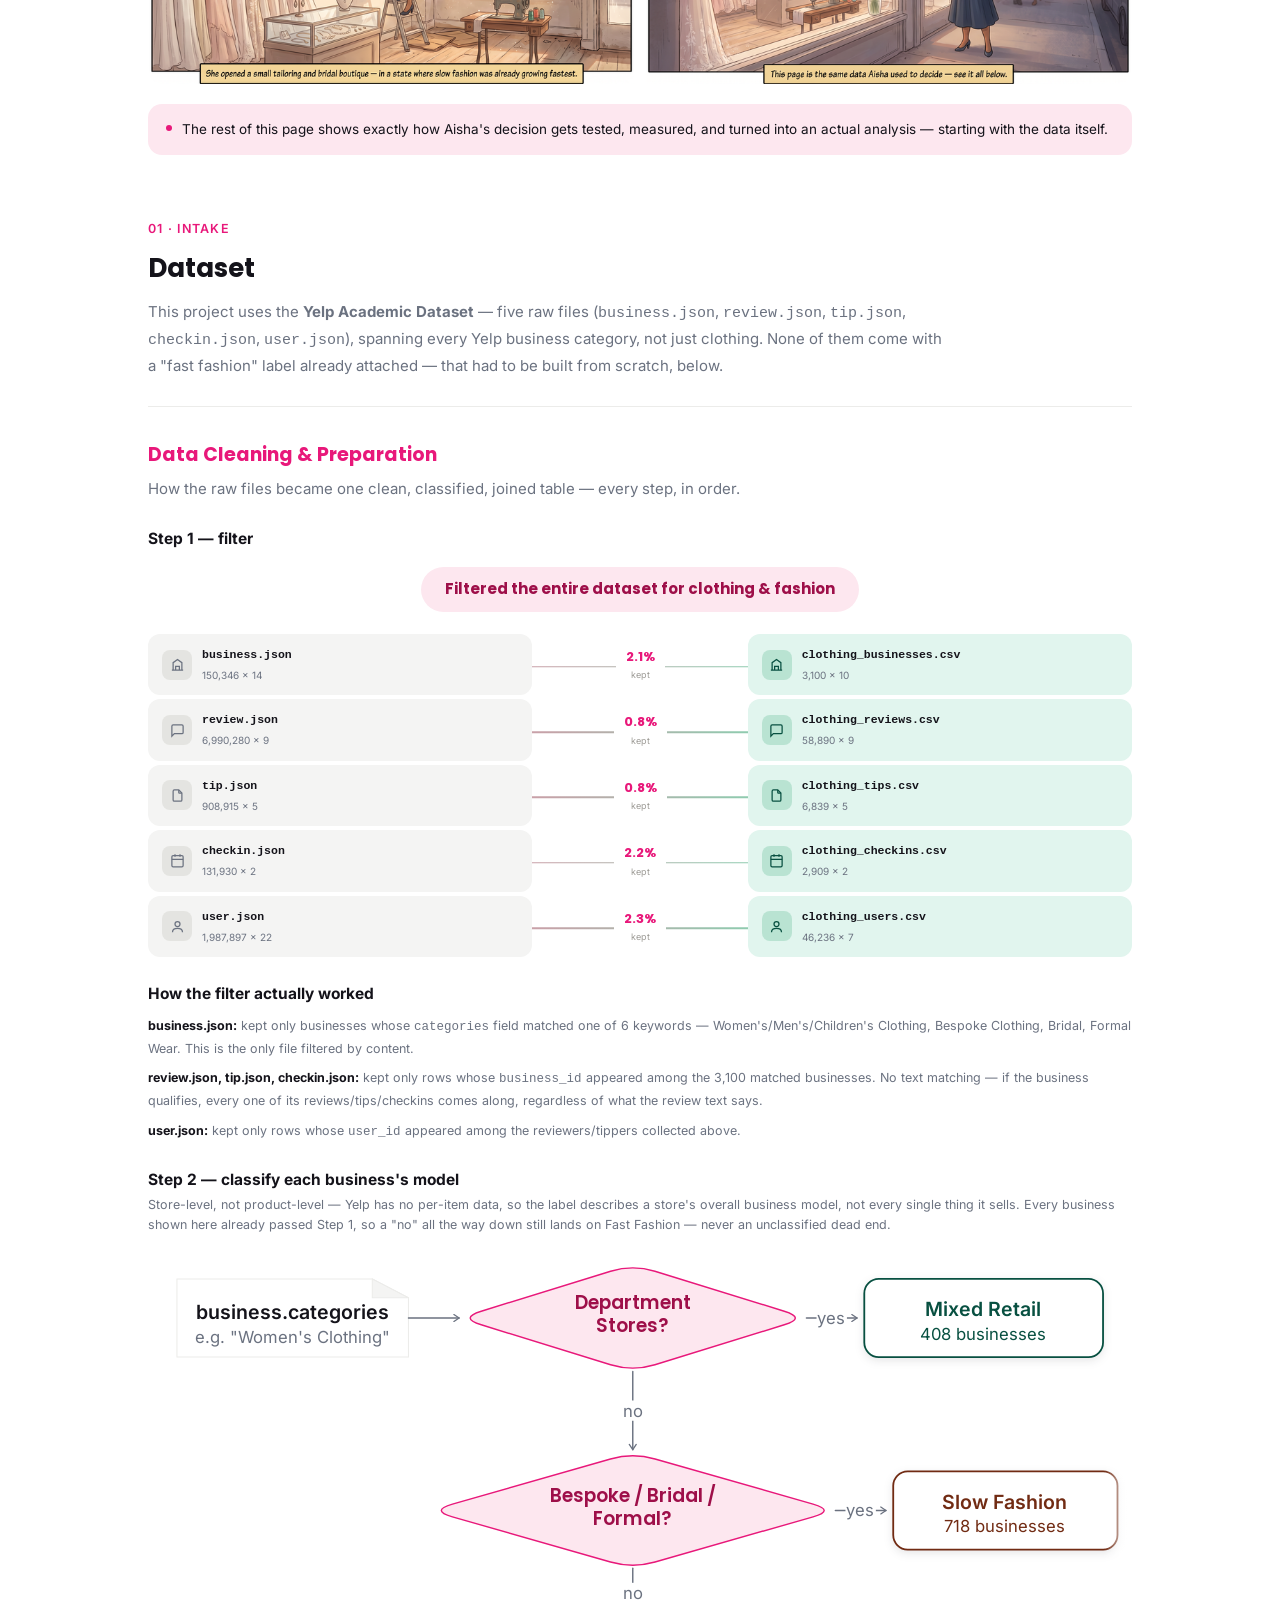
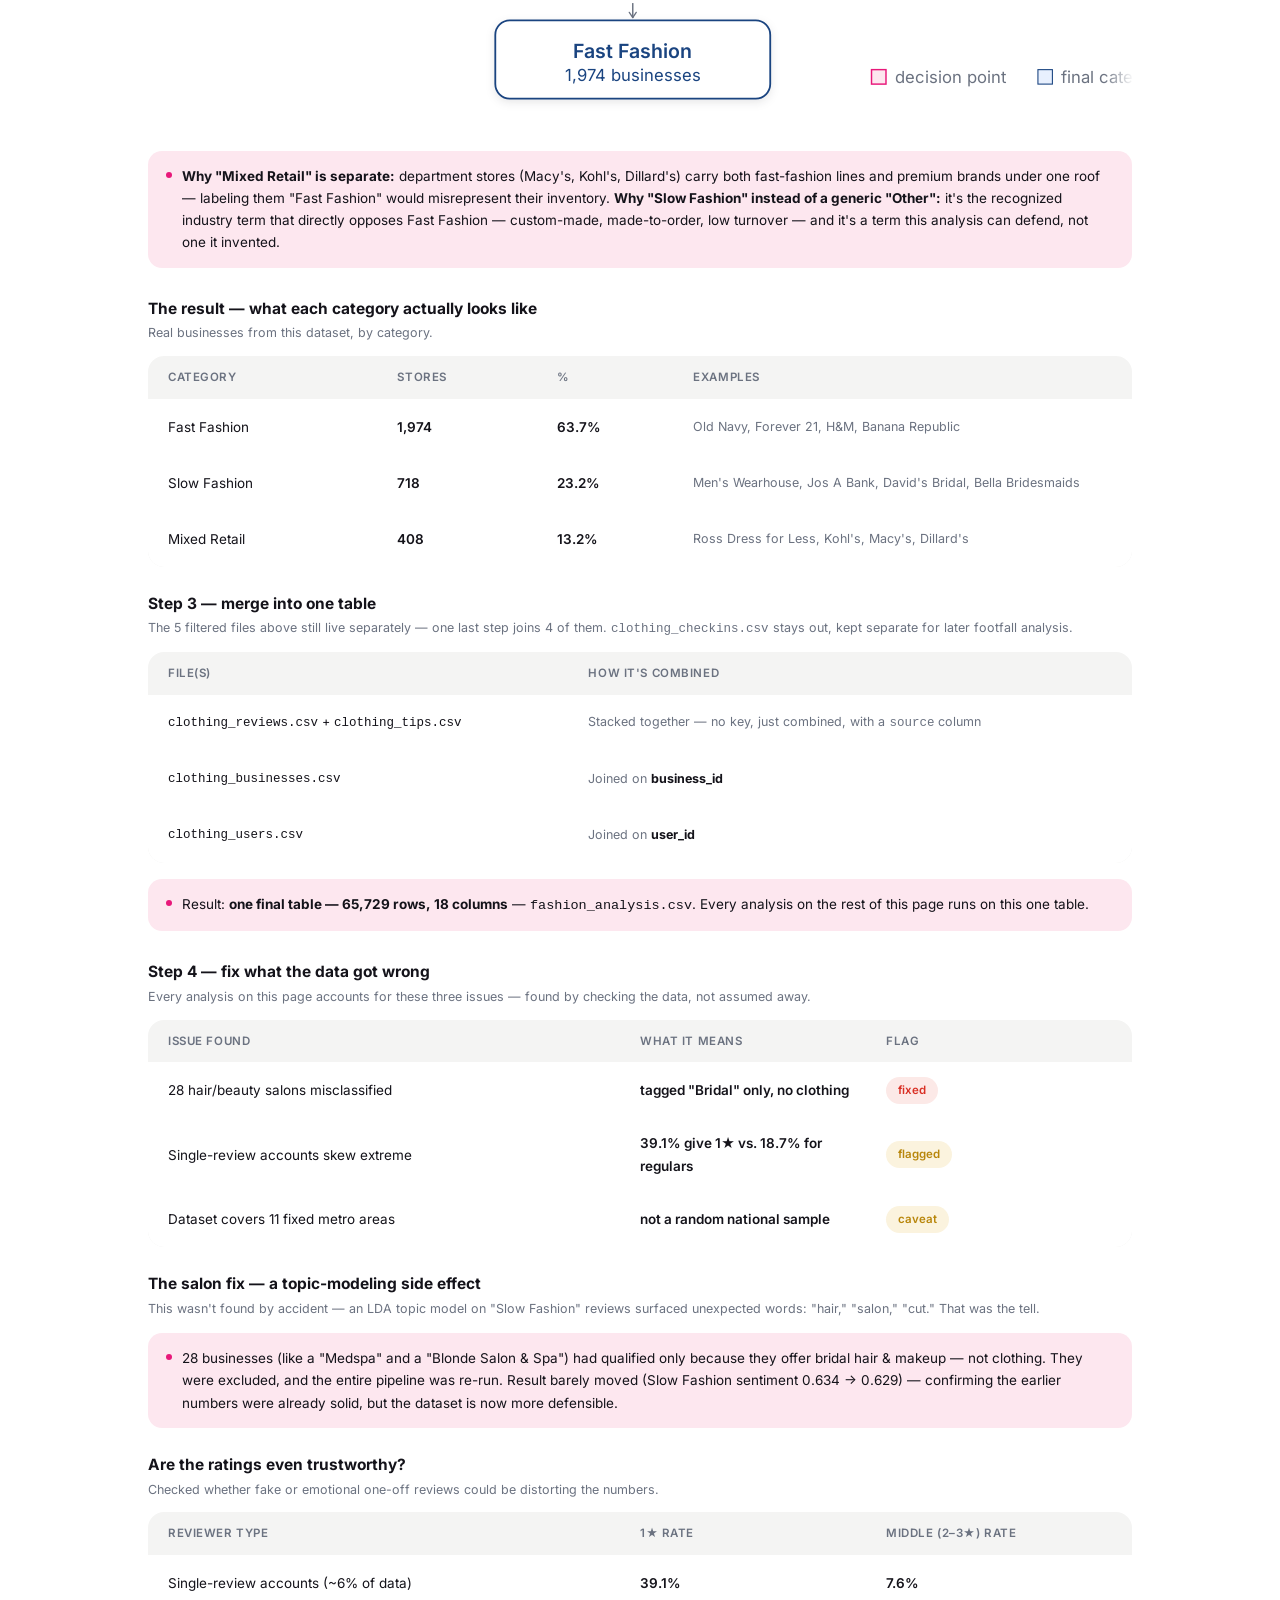
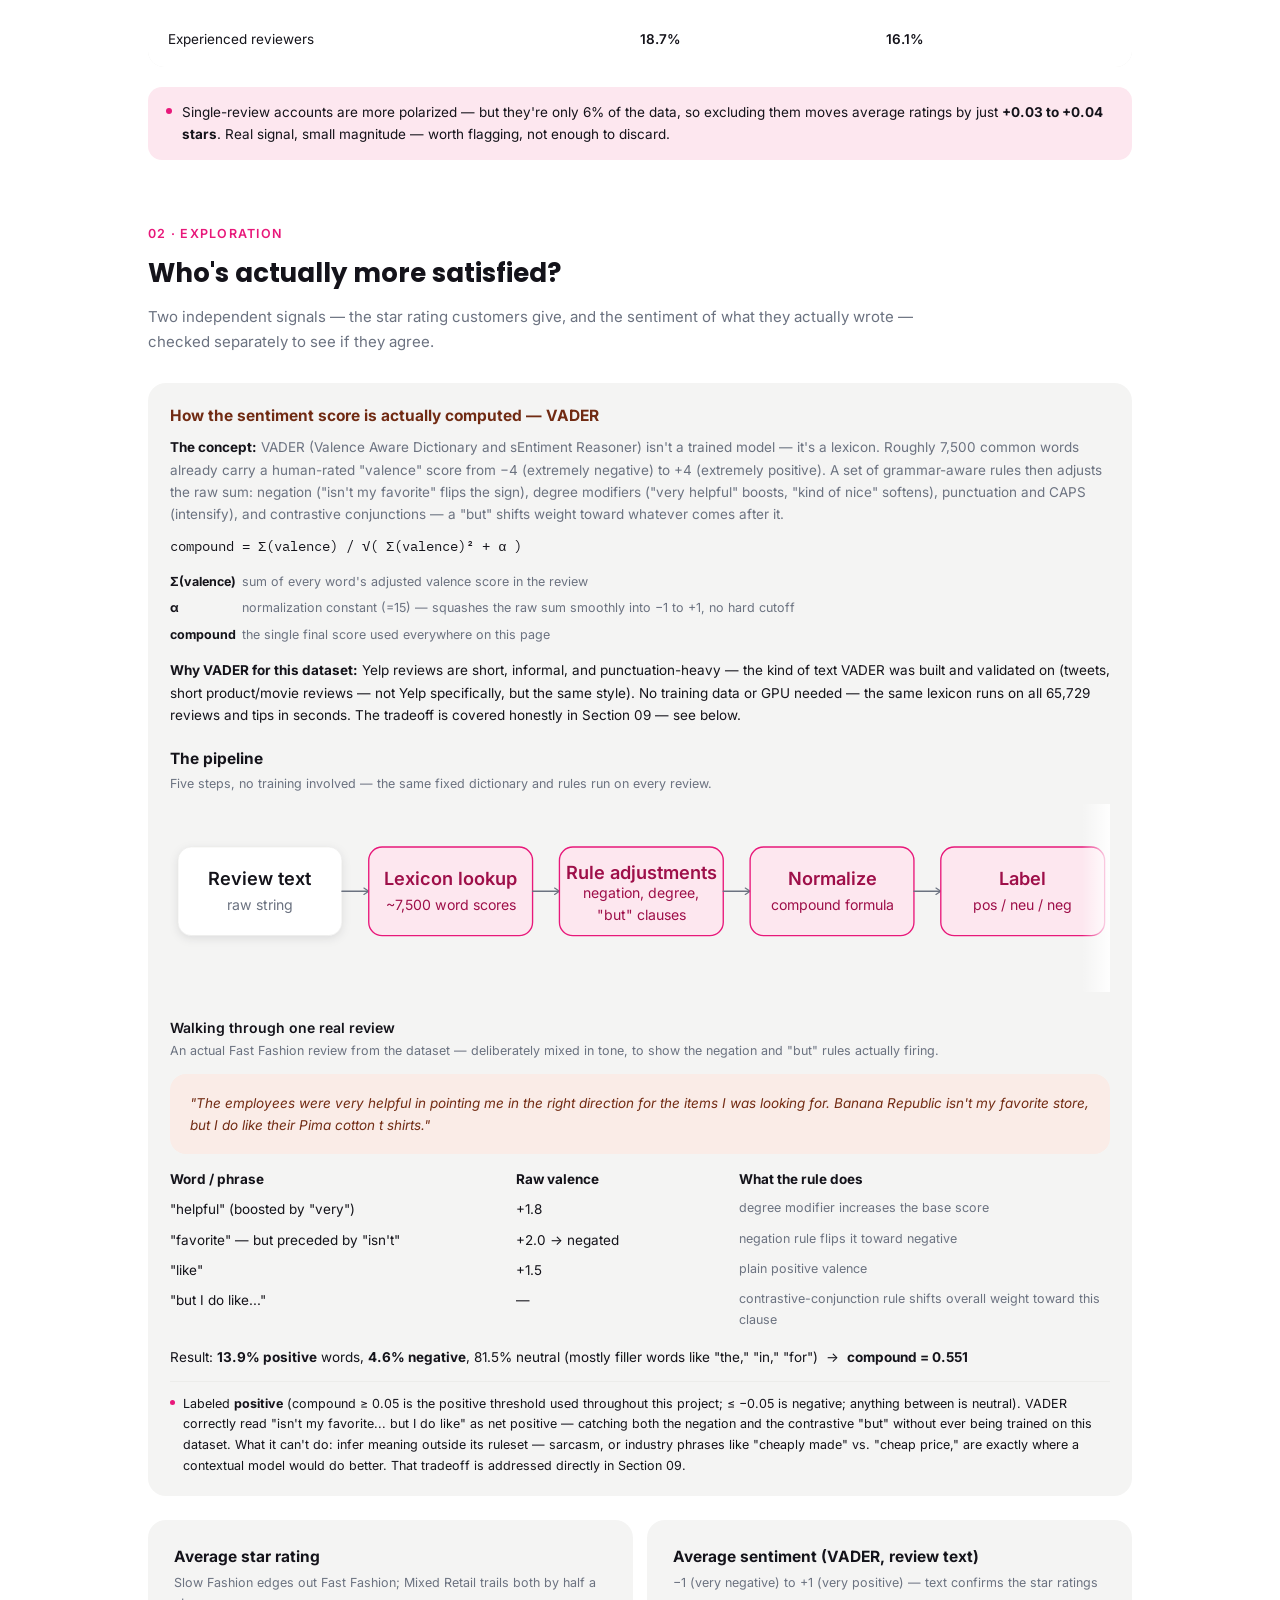
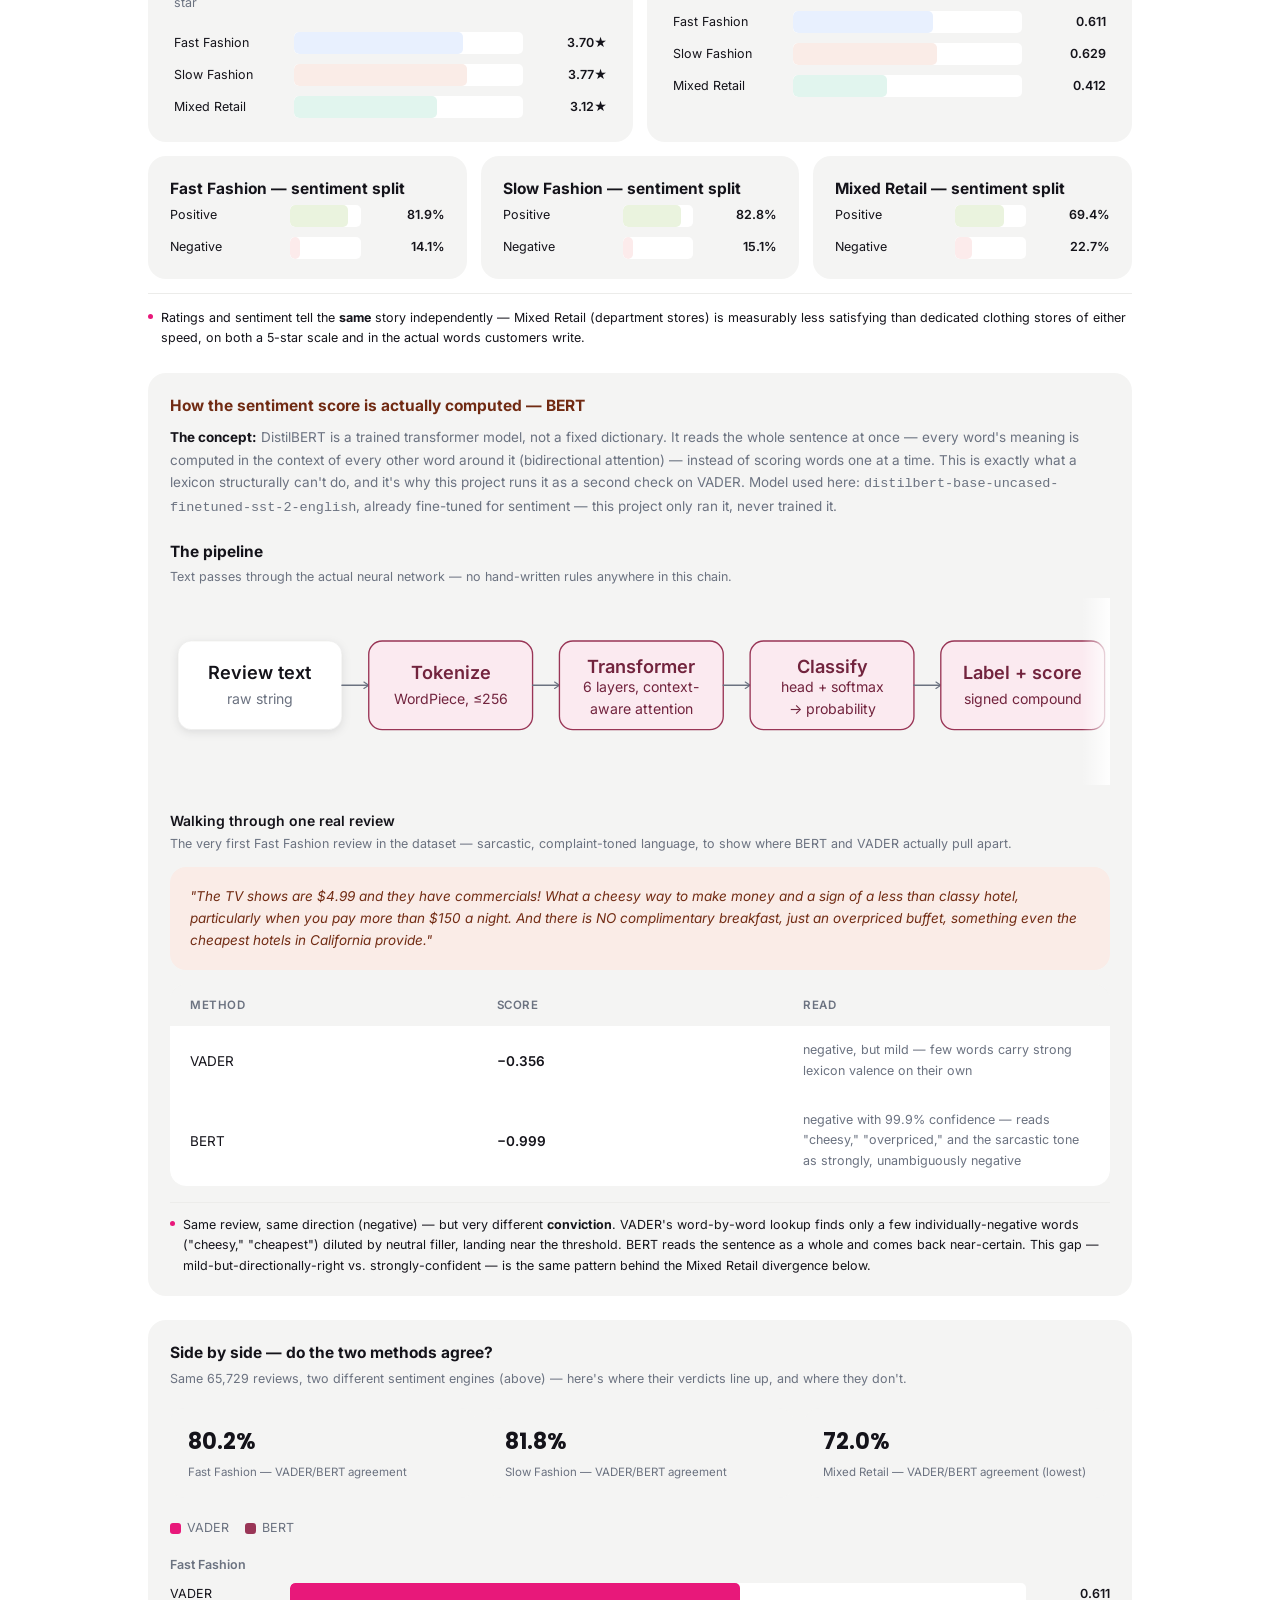
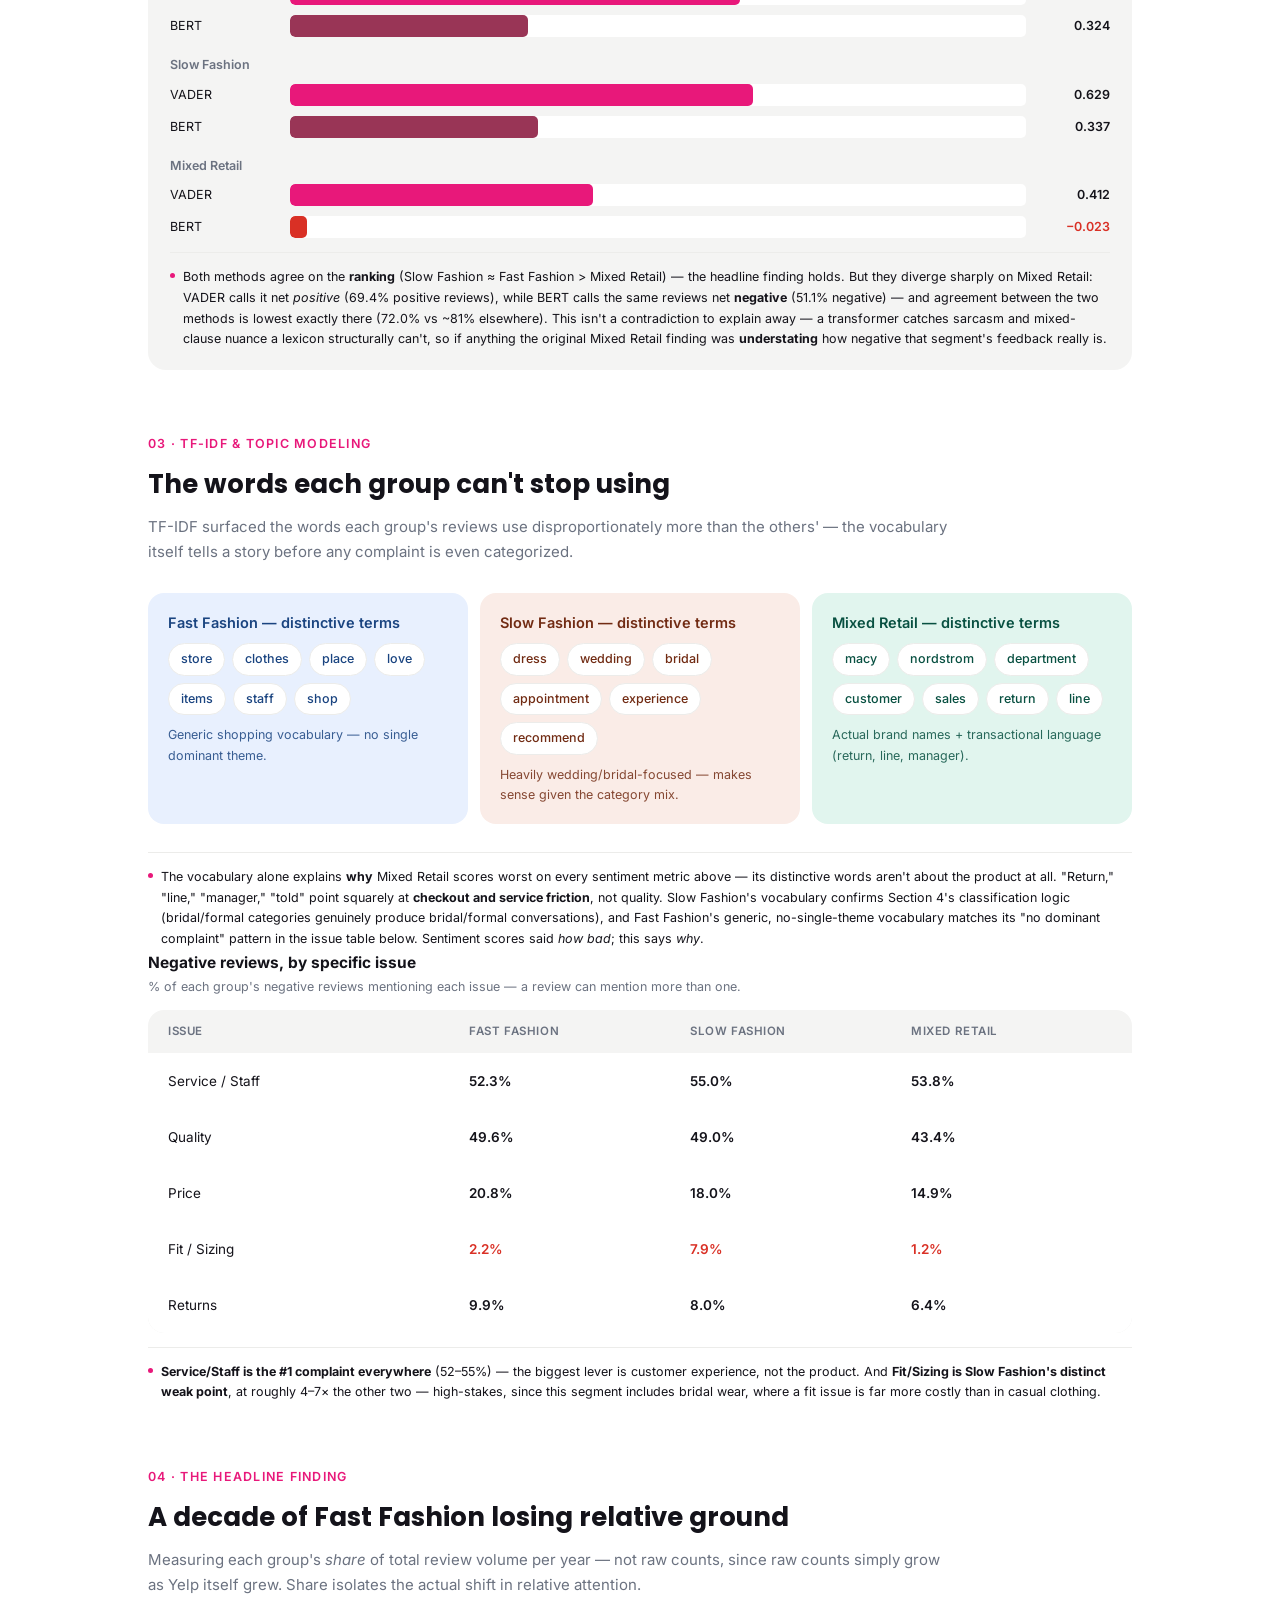
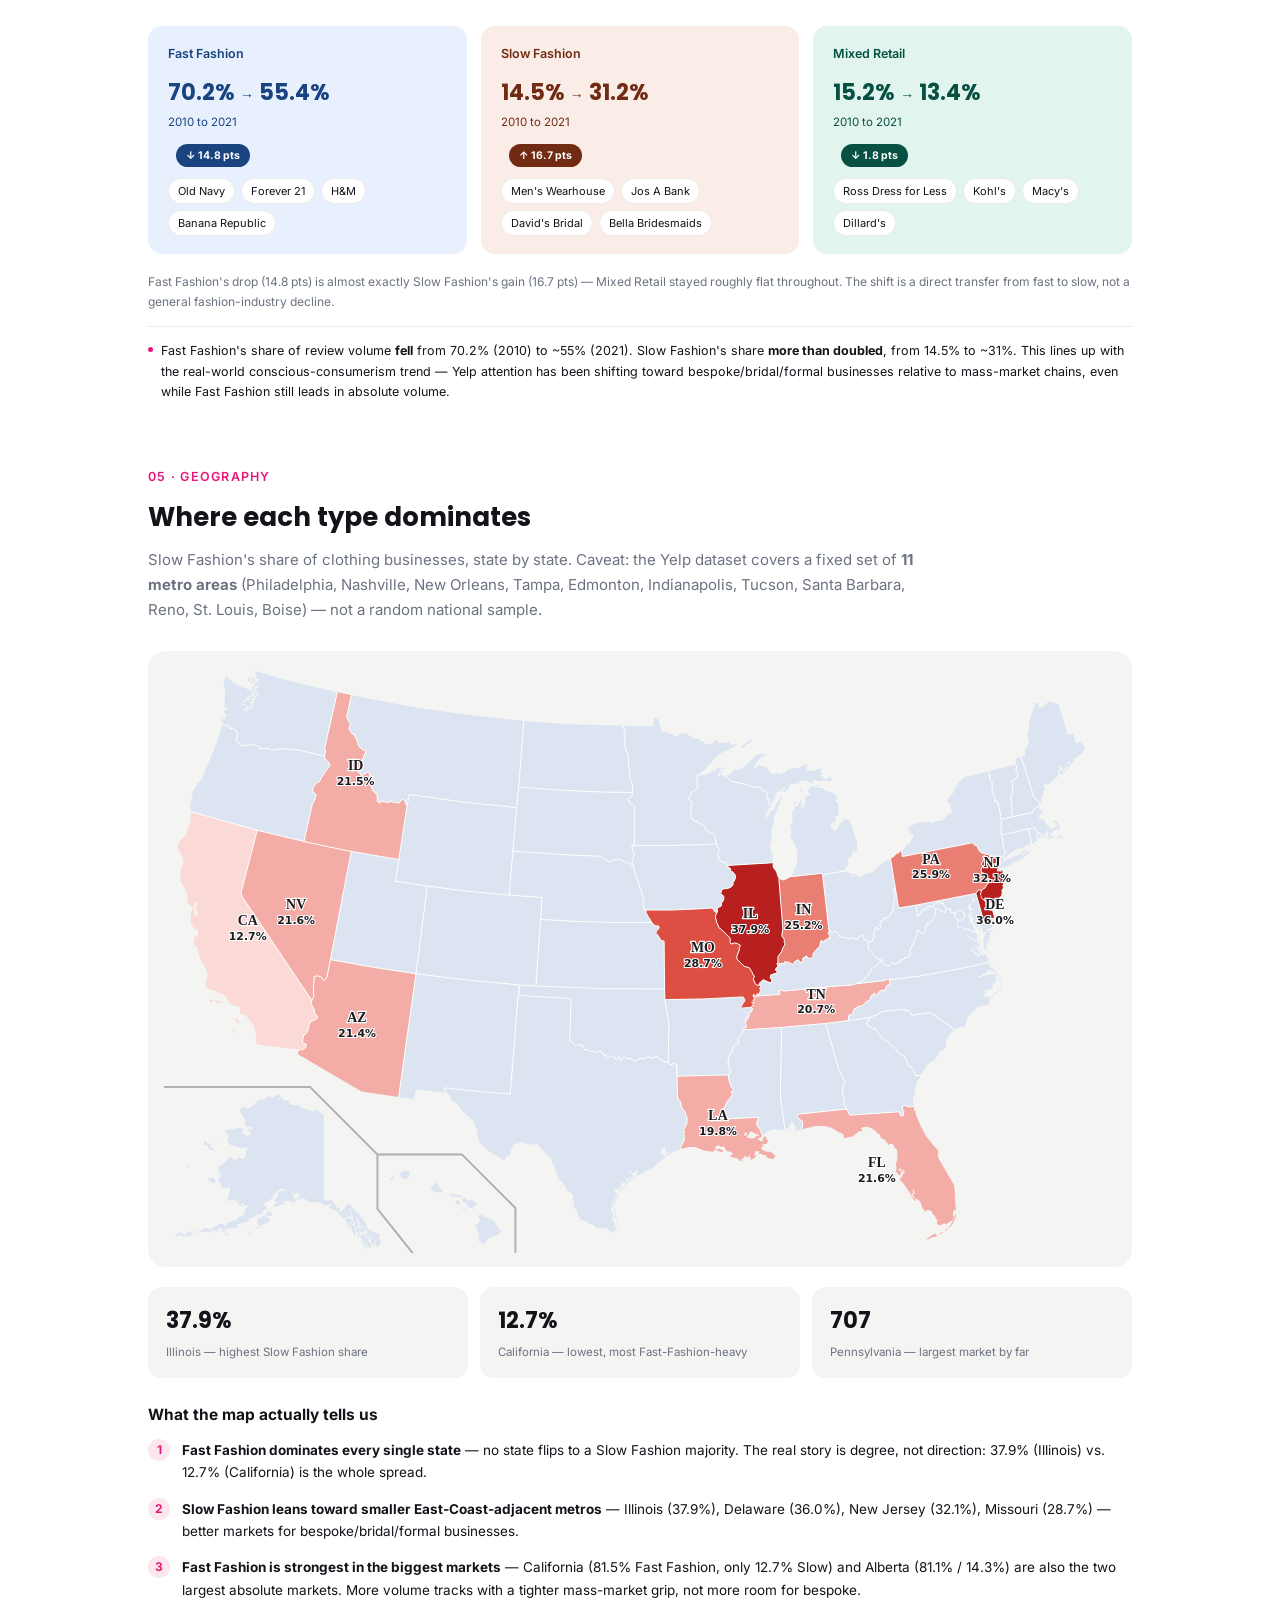
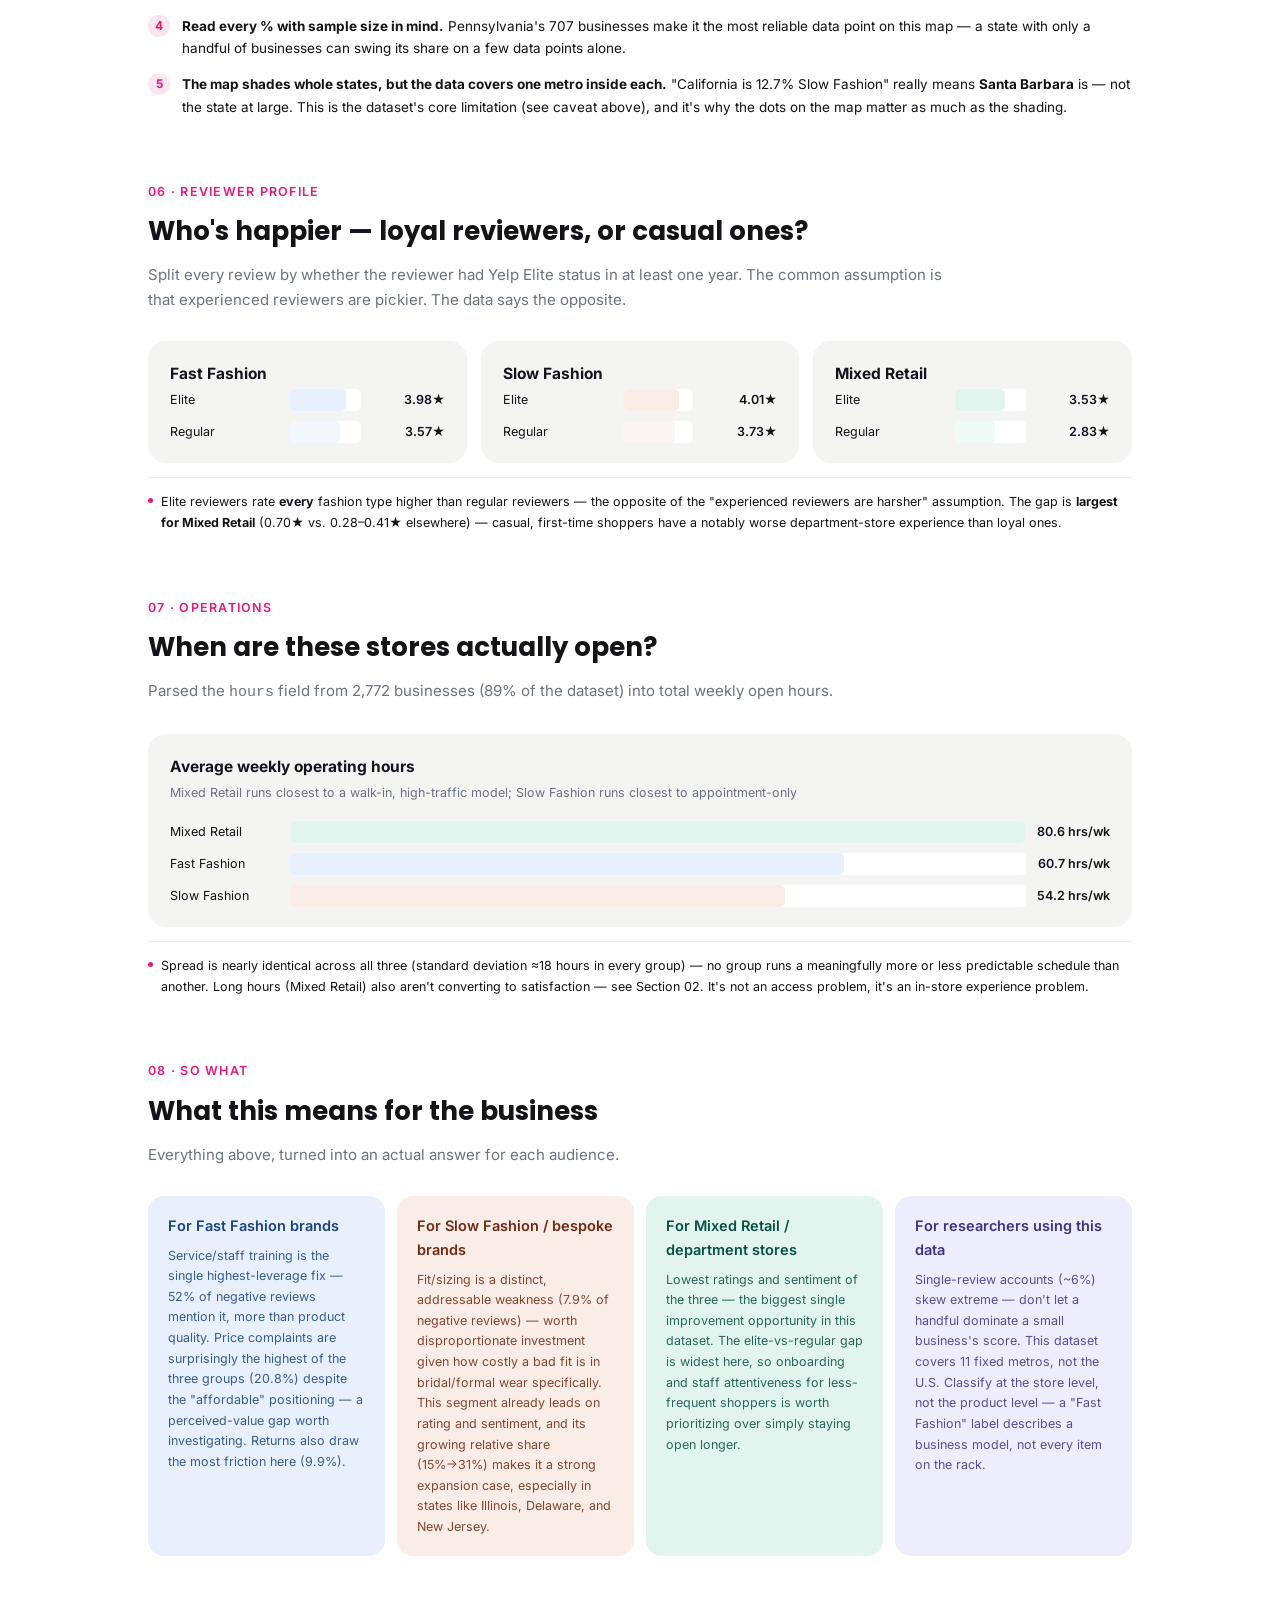
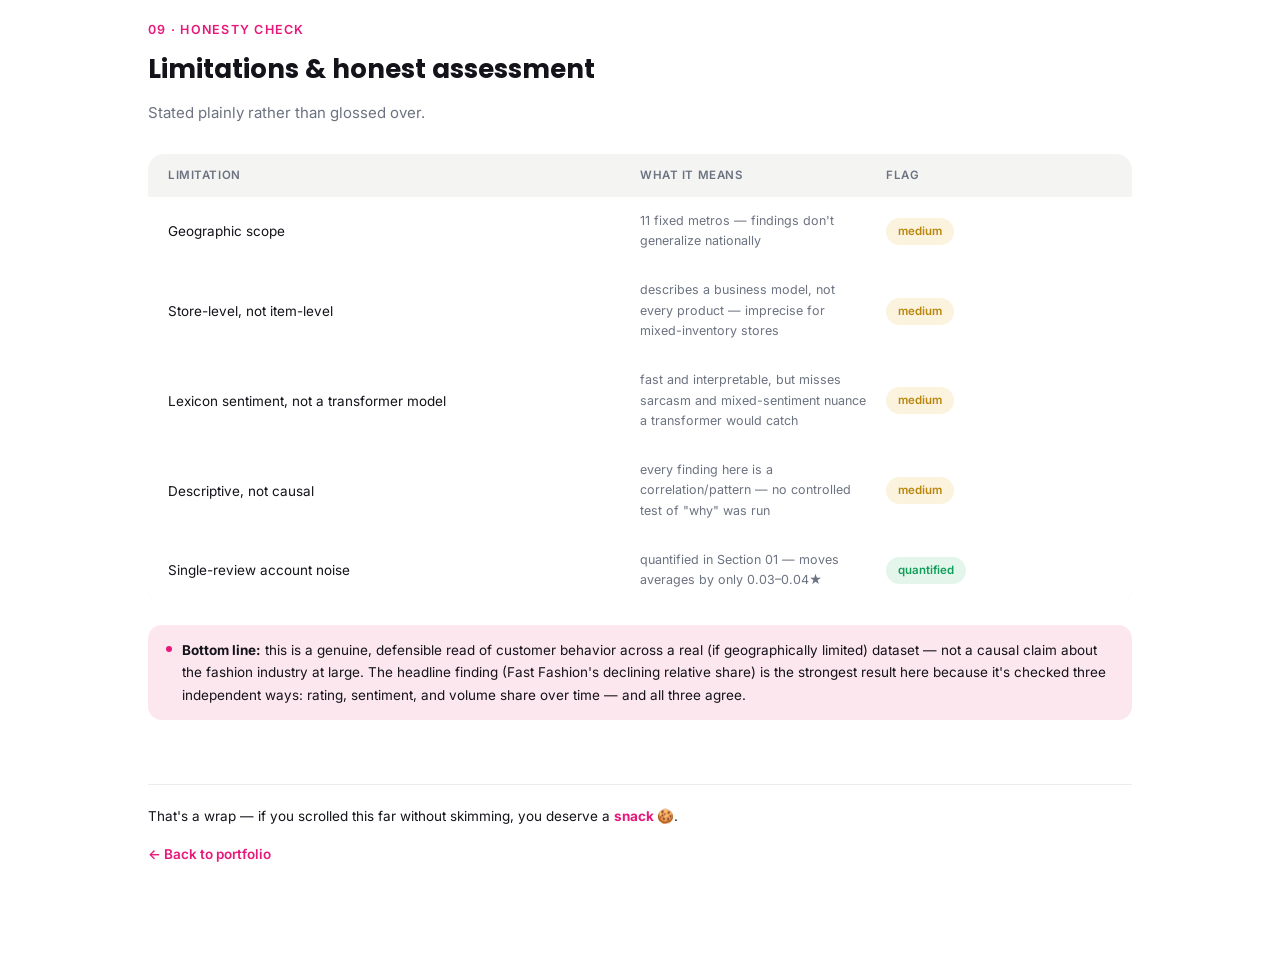
==== commit d641c7a6: "Add BERT sentiment analysis section and polish page visuals - Add DistilBERT sentiment pipeline as a" ====
--- a/projects/fast_fashion_analysis.html
+++ b/projects/fast_fashion_analysis.html
@@ -73,7 +73,9 @@
   .tf-icon-clean { background: #B9E3D2; }
   .tf-fname { font-family: 'IBM Plex Mono', monospace; font-size: 11.5px; font-weight: 600; color: var(--black); margin: 0 0 2px; }
   .tf-stat { font-size: 10px; color: var(--gray-text); margin: 0; }
-  .tf-mid { display: flex; flex-direction: column; align-items: center; justify-content: center; gap: 2px; }
+  .tf-mid { position: relative; display: flex; align-items: center; justify-content: center; min-height: 40px; }
+  .tf-line { position: absolute; left: 0; right: 0; top: 50%; transform: translateY(-50%); margin: 0; }
+  .tf-label { position: relative; background: #fff; padding: 2px 10px; border-radius: 8px; display: flex; flex-direction: column; align-items: center; gap: 1px; }
   .tf-pct { font-family: var(--heading); font-weight: 700; font-size: 13px; color: var(--pink); }
   .tf-line { width: 100%; height: 1.5px; background: linear-gradient(to right, #C9A0A8, #8FCBAF); margin: 2px 0; }
   .tf-pill { display: inline-block; background: var(--pink-tint); color: #9E0F49; font-family: var(--heading); font-weight: 700; font-size: 15px; padding: 10px 24px; border-radius: 999px; }
@@ -138,6 +140,10 @@
   .dgc-purple .dg-th, .dgc-purple .dg-ts { fill: #3C3489; }
   .dgc-amber rect, .dgc-amber polygon, .dgc-amber circle { fill: #FAEEDA; stroke: #633806; }
   .dgc-amber .dg-th, .dgc-amber .dg-ts { fill: #633806; }
+  .dgc-pink rect, .dgc-pink polygon, .dgc-pink circle { fill: var(--pink-tint); stroke: var(--pink); }
+  .dgc-pink .dg-th, .dgc-pink .dg-ts { fill: #9E0F49; }
+  .dgc-rose rect, .dgc-rose polygon, .dgc-rose circle { fill: #FBEAF0; stroke: #993556; }
+  .dgc-rose .dg-th, .dgc-rose .dg-ts { fill: #72243E; }
   .dg-note rect { fill: #fff; stroke: var(--border); }
   .dg-note text { fill: var(--gray-text); }
   .dg-dashed { fill: none; stroke: var(--gray-text); stroke-width: 0.5; stroke-dasharray: 4 3; }
@@ -221,6 +227,7 @@
     <span class="tag filled">Python</span>
     <span class="tag">pandas</span>
     <span class="tag">VADER Sentiment</span>
+    <span class="tag">DistilBERT</span>
     <span class="tag">TF-IDF &amp; LDA</span>
     <span class="tag">Statistical Analysis</span>
     <span class="tag">Consumer Analytics</span>
@@ -267,31 +274,31 @@
 
       <div class="tf-row">
         <div class="tf-box tf-raw"><div class="tf-icon tf-icon-raw"><svg width="15" height="15" viewBox="0 0 24 24" fill="none" stroke="#6B7280" stroke-width="2"><path d="M3 21h18M5 21V9l7-5 7 5v12M9 21v-6h6v6"/></svg></div><div><p class="tf-fname">business.json</p><p class="tf-stat">150,346 &times; 14</p></div></div>
-        <div class="tf-mid"><div class="tf-line"></div><span class="tf-pct">2.1%</span><span style="font-size:9px; color:#9E9C97;">kept</span></div>
+        <div class="tf-mid"><div class="tf-line"></div><div class="tf-label"><span class="tf-pct">2.1%</span><span style="font-size:9px; color:#9E9C97;">kept</span></div></div>
         <div class="tf-box tf-clean"><div class="tf-icon tf-icon-clean"><svg width="15" height="15" viewBox="0 0 24 24" fill="none" stroke="#085041" stroke-width="2"><path d="M3 21h18M5 21V9l7-5 7 5v12M9 21v-6h6v6"/></svg></div><div><p class="tf-fname">clothing_businesses.csv</p><p class="tf-stat">3,100 &times; 10</p></div></div>
       </div>
 
       <div class="tf-row">
         <div class="tf-box tf-raw"><div class="tf-icon tf-icon-raw"><svg width="15" height="15" viewBox="0 0 24 24" fill="none" stroke="#6B7280" stroke-width="2"><path d="M21 15a2 2 0 0 1-2 2H7l-4 4V5a2 2 0 0 1 2-2h14a2 2 0 0 1 2 2z"/></svg></div><div><p class="tf-fname">review.json</p><p class="tf-stat">6,990,280 &times; 9</p></div></div>
-        <div class="tf-mid"><div class="tf-line"></div><span class="tf-pct">0.8%</span><span style="font-size:9px; color:#9E9C97;">kept</span></div>
+        <div class="tf-mid"><div class="tf-line"></div><div class="tf-label"><span class="tf-pct">0.8%</span><span style="font-size:9px; color:#9E9C97;">kept</span></div></div>
         <div class="tf-box tf-clean"><div class="tf-icon tf-icon-clean"><svg width="15" height="15" viewBox="0 0 24 24" fill="none" stroke="#085041" stroke-width="2"><path d="M21 15a2 2 0 0 1-2 2H7l-4 4V5a2 2 0 0 1 2-2h14a2 2 0 0 1 2 2z"/></svg></div><div><p class="tf-fname">clothing_reviews.csv</p><p class="tf-stat">58,890 &times; 9</p></div></div>
       </div>
 
       <div class="tf-row">
         <div class="tf-box tf-raw"><div class="tf-icon tf-icon-raw"><svg width="15" height="15" viewBox="0 0 24 24" fill="none" stroke="#6B7280" stroke-width="2"><path d="M14 3v4a1 1 0 0 0 1 1h4"/><path d="M17 21H7a2 2 0 0 1-2-2V5a2 2 0 0 1 2-2h7l5 5v11a2 2 0 0 1-2 2z"/></svg></div><div><p class="tf-fname">tip.json</p><p class="tf-stat">908,915 &times; 5</p></div></div>
-        <div class="tf-mid"><div class="tf-line"></div><span class="tf-pct">0.8%</span><span style="font-size:9px; color:#9E9C97;">kept</span></div>
+        <div class="tf-mid"><div class="tf-line"></div><div class="tf-label"><span class="tf-pct">0.8%</span><span style="font-size:9px; color:#9E9C97;">kept</span></div></div>
         <div class="tf-box tf-clean"><div class="tf-icon tf-icon-clean"><svg width="15" height="15" viewBox="0 0 24 24" fill="none" stroke="#085041" stroke-width="2"><path d="M14 3v4a1 1 0 0 0 1 1h4"/><path d="M17 21H7a2 2 0 0 1-2-2V5a2 2 0 0 1 2-2h7l5 5v11a2 2 0 0 1-2 2z"/></svg></div><div><p class="tf-fname">clothing_tips.csv</p><p class="tf-stat">6,839 &times; 5</p></div></div>
       </div>
 
       <div class="tf-row">
         <div class="tf-box tf-raw"><div class="tf-icon tf-icon-raw"><svg width="15" height="15" viewBox="0 0 24 24" fill="none" stroke="#6B7280" stroke-width="2"><rect x="3" y="4" width="18" height="18" rx="2"/><path d="M16 2v4M8 2v4M3 10h18"/></svg></div><div><p class="tf-fname">checkin.json</p><p class="tf-stat">131,930 &times; 2</p></div></div>
-        <div class="tf-mid"><div class="tf-line"></div><span class="tf-pct">2.2%</span><span style="font-size:9px; color:#9E9C97;">kept</span></div>
+        <div class="tf-mid"><div class="tf-line"></div><div class="tf-label"><span class="tf-pct">2.2%</span><span style="font-size:9px; color:#9E9C97;">kept</span></div></div>
         <div class="tf-box tf-clean"><div class="tf-icon tf-icon-clean"><svg width="15" height="15" viewBox="0 0 24 24" fill="none" stroke="#085041" stroke-width="2"><rect x="3" y="4" width="18" height="18" rx="2"/><path d="M16 2v4M8 2v4M3 10h18"/></svg></div><div><p class="tf-fname">clothing_checkins.csv</p><p class="tf-stat">2,909 &times; 2</p></div></div>
       </div>
 
       <div class="tf-row" style="margin-bottom:0;">
         <div class="tf-box tf-raw"><div class="tf-icon tf-icon-raw"><svg width="15" height="15" viewBox="0 0 24 24" fill="none" stroke="#6B7280" stroke-width="2"><circle cx="12" cy="8" r="4"/><path d="M4 21c0-4 4-6 8-6s8 2 8 6"/></svg></div><div><p class="tf-fname">user.json</p><p class="tf-stat">1,987,897 &times; 22</p></div></div>
-        <div class="tf-mid"><div class="tf-line"></div><span class="tf-pct">2.3%</span><span style="font-size:9px; color:#9E9C97;">kept</span></div>
+        <div class="tf-mid"><div class="tf-line"></div><div class="tf-label"><span class="tf-pct">2.3%</span><span style="font-size:9px; color:#9E9C97;">kept</span></div></div>
         <div class="tf-box tf-clean"><div class="tf-icon tf-icon-clean"><svg width="15" height="15" viewBox="0 0 24 24" fill="none" stroke="#085041" stroke-width="2"><circle cx="12" cy="8" r="4"/><path d="M4 21c0-4 4-6 8-6s8 2 8 6"/></svg></div><div><p class="tf-fname">clothing_users.csv</p><p class="tf-stat">46,236 &times; 7</p></div></div>
       </div>
 
@@ -317,33 +324,37 @@
 
 <line x1="180" y1="47" x2="215" y2="47" class="dg-arrow" marker-end="url(#fc-arrow)"/>
 
-<polygon points="335,10 455,47 335,84 215,47" fill="var(--pink-tint)" stroke="var(--pink)" stroke-width="1"/>
+<path d="M 319.7,14.7 Q 335.0,10.0 350.3,14.7 L 439.7,42.3 Q 455.0,47.0 439.7,51.7 L 350.3,79.3 Q 335.0,84.0 319.7,79.3 L 230.3,51.7 Q 215.0,47.0 230.3,42.3 L 319.7,14.7 Z" fill="var(--pink-tint)" stroke="var(--pink)" stroke-width="1" stroke-linejoin="round"/>
 <text x="335" y="41" text-anchor="middle" font-family="var(--heading)" font-weight="600" font-size="13" fill="#9E0F49">Department</text>
 <text x="335" y="57" text-anchor="middle" font-family="var(--heading)" font-weight="600" font-size="13" fill="#9E0F49">Stores?</text>
 
 <path d="M455,47 L490,47" class="dg-arrow" marker-end="url(#fc-arrow)"/>
-<text class="dg-ts" x="472" y="38" text-anchor="middle">yes</text>
-<g class="dgc-teal"><rect x="495" y="20" width="165" height="54" rx="10"/>
+<rect x="462" y="40" width="21" height="14" fill="#fff"/>
+<text class="dg-ts" x="472" y="47" text-anchor="middle" dominant-baseline="central">yes</text>
+<g class="dgc-teal"><rect x="495" y="20" width="165" height="54" rx="10" style="fill:#fff; stroke:#085041; stroke-width:1.25;"/>
 <text class="dg-th" x="577" y="41" text-anchor="middle" dominant-baseline="central">Mixed Retail</text>
 <text class="dg-ts" x="577" y="58" text-anchor="middle" dominant-baseline="central">408 businesses</text></g>
 
 <path d="M335,84 L335,138" class="dg-arrow" marker-end="url(#fc-arrow)"/>
-<text class="dg-ts" x="345" y="112" text-anchor="start">no</text>
-
-<polygon points="335,140 475,180 335,220 195,180" fill="var(--pink-tint)" stroke="var(--pink)" stroke-width="1"/>
+<rect x="323" y="104" width="24" height="14" fill="#fff"/>
+<text class="dg-ts" x="335" y="111" text-anchor="middle" dominant-baseline="central">no</text>
+
+<path d="M 319.6,144.4 Q 335.0,140.0 350.4,144.4 L 459.6,175.6 Q 475.0,180.0 459.6,184.4 L 350.4,215.6 Q 335.0,220.0 319.6,215.6 L 210.4,184.4 Q 195.0,180.0 210.4,175.6 L 319.6,144.4 Z" fill="var(--pink-tint)" stroke="var(--pink)" stroke-width="1" stroke-linejoin="round"/>
 <text x="335" y="174" text-anchor="middle" font-family="var(--heading)" font-weight="600" font-size="13" fill="#9E0F49">Bespoke / Bridal /</text>
 <text x="335" y="190" text-anchor="middle" font-family="var(--heading)" font-weight="600" font-size="13" fill="#9E0F49">Formal?</text>
 
 <path d="M475,180 L510,180" class="dg-arrow" marker-end="url(#fc-arrow)"/>
-<text class="dg-ts" x="492" y="171" text-anchor="middle">yes</text>
-<g class="dgc-coral"><rect x="515" y="153" width="155" height="54" rx="10"/>
+<rect x="482" y="173" width="21" height="14" fill="#fff"/>
+<text class="dg-ts" x="492" y="180" text-anchor="middle" dominant-baseline="central">yes</text>
+<g class="dgc-coral"><rect x="515" y="153" width="155" height="54" rx="10" style="fill:#fff; stroke:#712B13; stroke-width:1.25;"/>
 <text class="dg-th" x="592" y="174" text-anchor="middle" dominant-baseline="central">Slow Fashion</text>
 <text class="dg-ts" x="592" y="191" text-anchor="middle" dominant-baseline="central">718 businesses</text></g>
 
 <path d="M335,220 L335,254" class="dg-arrow" marker-end="url(#fc-arrow)"/>
-<text class="dg-ts" x="345" y="240" text-anchor="start">no</text>
-
-<g class="dgc-blue"><rect x="240" y="256" width="190" height="54" rx="10"/>
+<rect x="323" y="230" width="24" height="14" fill="#fff"/>
+<text class="dg-ts" x="335" y="237" text-anchor="middle" dominant-baseline="central">no</text>
+
+<g class="dgc-blue"><rect x="240" y="256" width="190" height="54" rx="10" style="fill:#fff; stroke:#1A4480; stroke-width:1.25;"/>
 <text class="dg-th" x="335" y="277" text-anchor="middle" dominant-baseline="central">Fast Fashion</text>
 <text class="dg-ts" x="335" y="294" text-anchor="middle" dominant-baseline="central">1,974 businesses</text></g>
 
@@ -471,7 +482,36 @@
         <strong style="color:var(--black);">&alpha;</strong><span>normalization constant (=15) — squashes the raw sum smoothly into &minus;1 to +1, no hard cutoff</span>
         <strong style="color:var(--black);">compound</strong><span>the single final score used everywhere on this page</span>
       </div>
-      <p style="font-size: 13.5px; margin:0 0 14px;"><strong>Why VADER for this dataset:</strong> Yelp reviews are short, informal, and punctuation-heavy — exactly the text VADER was built and validated on (it was originally designed for social media, not literature). No training data or GPU needed — the same lexicon runs on all 65,729 reviews and tips in seconds. The tradeoff is covered honestly in Section 09 — see below.</p>
+      <p style="font-size: 13.5px; margin:0 0 14px;"><strong>Why VADER for this dataset:</strong> Yelp reviews are short, informal, and punctuation-heavy — the kind of text VADER was built and validated on (tweets, short product/movie reviews — not Yelp specifically, but the same style). No training data or GPU needed — the same lexicon runs on all 65,729 reviews and tips in seconds. The tradeoff is covered honestly in Section 09 — see below.</p>
+
+      <p class="chart-title" style="margin:20px 0 2px;">The pipeline</p>
+      <p class="chart-sub" style="margin-bottom:10px;">Five steps, no training involved — the same fixed dictionary and rules run on every review.</p>
+      <div class="dg-wrap">
+<svg viewBox="0 0 700 140" role="img" style="width:100%;" aria-label="VADER pipeline: review text goes through lexicon lookup, then rule adjustments for negation and degree, then normalization into a compound score, producing a positive, neutral, or negative label">
+<desc>Review text is looked up word-by-word against a ~7,500-word valence lexicon. Grammar-aware rules then adjust the scores for negation, degree modifiers, and contrastive conjunctions. The adjusted scores are summed and normalized into a compound score from -1 to 1, which is thresholded into a positive, neutral, or negative label.</desc>
+<defs><marker id="vd-arrow" viewBox="0 0 10 10" refX="8" refY="5" markerWidth="6" markerHeight="6" orient="auto-start-reverse"><path d="M2 1L8 5L2 9" fill="none" stroke="context-stroke" stroke-width="1.5" stroke-linecap="round" stroke-linejoin="round"/></marker></defs>
+<g class="dg-box"><rect x="6" y="32" width="122" height="66" rx="10"/>
+<text class="dg-th" x="67" y="55" text-anchor="middle" dominant-baseline="central">Review text</text>
+<text class="dg-ts" x="67" y="75" text-anchor="middle" dominant-baseline="central" style="font-size:10.5px;">raw string</text></g>
+<path d="M128,65 L148,65" class="dg-arrow" marker-end="url(#vd-arrow)"/>
+<g class="dgc-pink"><rect x="148" y="32" width="122" height="66" rx="10"/>
+<text class="dg-th" x="209" y="55" text-anchor="middle" dominant-baseline="central">Lexicon lookup</text>
+<text class="dg-ts" x="209" y="75" text-anchor="middle" dominant-baseline="central" style="font-size:10.5px;">~7,500 word scores</text></g>
+<path d="M270,65 L290,65" class="dg-arrow" marker-end="url(#vd-arrow)"/>
+<g class="dgc-pink"><rect x="290" y="32" width="122" height="66" rx="10"/>
+<text class="dg-th" x="351" y="51" text-anchor="middle" dominant-baseline="central">Rule adjustments</text>
+<text class="dg-ts" x="351" y="66" text-anchor="middle" dominant-baseline="central" style="font-size:10.5px;">negation, degree,</text>
+<text class="dg-ts" x="351" y="82" text-anchor="middle" dominant-baseline="central" style="font-size:10.5px;">"but" clauses</text></g>
+<path d="M412,65 L432,65" class="dg-arrow" marker-end="url(#vd-arrow)"/>
+<g class="dgc-pink"><rect x="432" y="32" width="122" height="66" rx="10"/>
+<text class="dg-th" x="493" y="55" text-anchor="middle" dominant-baseline="central">Normalize</text>
+<text class="dg-ts" x="493" y="75" text-anchor="middle" dominant-baseline="central" style="font-size:10.5px;">compound formula</text></g>
+<path d="M554,65 L574,65" class="dg-arrow" marker-end="url(#vd-arrow)"/>
+<g class="dgc-pink"><rect x="574" y="32" width="122" height="66" rx="10"/>
+<text class="dg-th" x="635" y="55" text-anchor="middle" dominant-baseline="central">Label</text>
+<text class="dg-ts" x="635" y="75" text-anchor="middle" dominant-baseline="central" style="font-size:10.5px;">pos / neu / neg</text></g>
+</svg>
+      </div>
 
       <p style="font-weight:600; font-size:14px; margin:16px 0 2px;">Walking through one real review</p>
       <p style="font-size:12.5px; color:var(--gray-text); margin:0 0 12px;">An actual Fast Fashion review from the dataset — deliberately mixed in tone, to show the negation and "but" rules actually firing.</p>
@@ -534,12 +574,111 @@
       is measurably less satisfying than dedicated clothing stores of either speed, on both a 5-star scale and in the
       actual words customers write.</p>
     </div>
+
+    <!-- ===== BERT LOGIC DEEP DIVE ===== -->
+    <div class="chart-card" style="margin-top: 24px; margin-bottom: 24px;">
+      <p class="chart-title" style="color:#712B13;">How the sentiment score is actually computed — BERT</p>
+      <p style="font-size: 13.5px; margin:8px 0 14px; color:var(--gray-text);"><strong style="color:var(--black);">The concept:</strong> DistilBERT is a trained transformer model, not a fixed dictionary. It reads the whole sentence at once — every word's meaning is computed in the context of every other word around it (bidirectional attention) — instead of scoring words one at a time. This is exactly what a lexicon structurally can't do, and it's why this project runs it as a second check on VADER. Model used here: <code>distilbert-base-uncased-finetuned-sst-2-english</code>, already fine-tuned for sentiment — this project only ran it, never trained it.</p>
+
+      <p class="chart-title" style="margin:20px 0 2px;">The pipeline</p>
+      <p class="chart-sub" style="margin-bottom:10px;">Text passes through the actual neural network — no hand-written rules anywhere in this chain.</p>
+      <div class="dg-wrap">
+<svg viewBox="0 0 700 140" role="img" style="width:100%;" aria-label="BERT pipeline: review text is tokenized, passed through transformer layers with attention, then a classification head produces a label and confidence score">
+<desc>Review text is split into WordPiece tokens, truncated to 256 tokens. The tokens pass through six transformer layers where each word's meaning is computed using the context of every other word in the sentence. A classification head then outputs a positive and negative score, converted by softmax into a label and confidence, which this project turns into a signed compound score for comparison with VADER.</desc>
+<defs><marker id="bt-arrow" viewBox="0 0 10 10" refX="8" refY="5" markerWidth="6" markerHeight="6" orient="auto-start-reverse"><path d="M2 1L8 5L2 9" fill="none" stroke="context-stroke" stroke-width="1.5" stroke-linecap="round" stroke-linejoin="round"/></marker></defs>
+<g class="dg-box"><rect x="6" y="32" width="122" height="66" rx="10"/>
+<text class="dg-th" x="67" y="55" text-anchor="middle" dominant-baseline="central">Review text</text>
+<text class="dg-ts" x="67" y="75" text-anchor="middle" dominant-baseline="central" style="font-size:10.5px;">raw string</text></g>
+<path d="M128,65 L148,65" class="dg-arrow" marker-end="url(#bt-arrow)"/>
+<g class="dgc-rose"><rect x="148" y="32" width="122" height="66" rx="10"/>
+<text class="dg-th" x="209" y="55" text-anchor="middle" dominant-baseline="central">Tokenize</text>
+<text class="dg-ts" x="209" y="75" text-anchor="middle" dominant-baseline="central" style="font-size:10.5px;">WordPiece, &le;256</text></g>
+<path d="M270,65 L290,65" class="dg-arrow" marker-end="url(#bt-arrow)"/>
+<g class="dgc-rose"><rect x="290" y="32" width="122" height="66" rx="10"/>
+<text class="dg-th" x="351" y="51" text-anchor="middle" dominant-baseline="central">Transformer</text>
+<text class="dg-ts" x="351" y="66" text-anchor="middle" dominant-baseline="central" style="font-size:10.5px;">6 layers, context-</text>
+<text class="dg-ts" x="351" y="82" text-anchor="middle" dominant-baseline="central" style="font-size:10.5px;">aware attention</text></g>
+<path d="M412,65 L432,65" class="dg-arrow" marker-end="url(#bt-arrow)"/>
+<g class="dgc-rose"><rect x="432" y="32" width="122" height="66" rx="10"/>
+<text class="dg-th" x="493" y="51" text-anchor="middle" dominant-baseline="central">Classify</text>
+<text class="dg-ts" x="493" y="66" text-anchor="middle" dominant-baseline="central" style="font-size:10.5px;">head + softmax</text>
+<text class="dg-ts" x="493" y="82" text-anchor="middle" dominant-baseline="central" style="font-size:10.5px;">&rarr; probability</text></g>
+<path d="M554,65 L574,65" class="dg-arrow" marker-end="url(#bt-arrow)"/>
+<g class="dgc-rose"><rect x="574" y="32" width="122" height="66" rx="10"/>
+<text class="dg-th" x="635" y="55" text-anchor="middle" dominant-baseline="central">Label + score</text>
+<text class="dg-ts" x="635" y="75" text-anchor="middle" dominant-baseline="central" style="font-size:10.5px;">signed compound</text></g>
+</svg>
+      </div>
+
+      <p style="font-weight:600; font-size:14px; margin:16px 0 2px;">Walking through one real review</p>
+      <p style="font-size:12.5px; color:var(--gray-text); margin:0 0 12px;">The very first Fast Fashion review in the dataset — sarcastic, complaint-toned language, to show where BERT and VADER actually pull apart.</p>
+      <div class="field-card c-coral" style="margin-bottom:14px;">
+        <p style="font-size:13.5px; font-style:italic; margin:0;">"The TV shows are $4.99 and they have commercials! What a cheesy way to make money and a sign of a less than classy hotel, particularly when you pay more than $150 a night. And there is NO complimentary breakfast, just an overpriced buffet, something even the cheapest hotels in California provide."</p>
+      </div>
+      <div class="quality-table" style="margin-bottom:16px;">
+        <div class="quality-head" style="grid-template-columns:1fr 1fr 1fr;"><span>Method</span><span>Score</span><span>Read</span></div>
+        <div class="quality-row" style="grid-template-columns:1fr 1fr 1fr;">
+          <span>VADER</span><span class="quality-val">&minus;0.356</span>
+          <span style="font-size:12.5px; color:var(--gray-text);">negative, but mild — few words carry strong lexicon valence on their own</span>
+        </div>
+        <div class="quality-row" style="grid-template-columns:1fr 1fr 1fr;">
+          <span>BERT</span><span class="quality-val">&minus;0.999</span>
+          <span style="font-size:12.5px; color:var(--gray-text);">negative with 99.9% confidence — reads "cheesy," "overpriced," and the sarcastic tone as strongly, unambiguously negative</span>
+        </div>
+      </div>
+      <div class="so-what" style="margin-top:0; padding-top:12px;">
+        <span class="dot"></span>
+        <p>Same review, same direction (negative) — but very different <strong>conviction</strong>. VADER's word-by-word lookup finds only a few individually-negative words ("cheesy," "cheapest") diluted by neutral filler, landing near the threshold. BERT reads the sentence as a whole and comes back near-certain. This gap — mild-but-directionally-right vs. strongly-confident — is the same pattern behind the Mixed Retail divergence below.</p>
+      </div>
+    </div>
+    <!-- ===== END BERT LOGIC DEEP DIVE ===== -->
+
+    <!-- ===== VADER vs BERT CHECK ===== -->
+    <div class="chart-card" style="margin-top: 24px;">
+      <p class="chart-title">Side by side — do the two methods agree?</p>
+      <p class="chart-sub">Same 65,729 reviews, two different sentiment engines (above) — here's where their verdicts
+      line up, and where they don't.</p>
+
+      <div class="kpi-strip" style="margin-bottom:20px;">
+        <div class="kpi-card"><p class="kpi-num">80.2%</p><p class="kpi-label">Fast Fashion — VADER/BERT agreement</p></div>
+        <div class="kpi-card"><p class="kpi-num">81.8%</p><p class="kpi-label">Slow Fashion — VADER/BERT agreement</p></div>
+        <div class="kpi-card"><p class="kpi-num">72.0%</p><p class="kpi-label">Mixed Retail — VADER/BERT agreement (lowest)</p></div>
+      </div>
+
+      <div style="display:flex; flex-wrap:wrap; gap:16px; margin-bottom:16px; font-size:12.5px; color:var(--gray-text);">
+        <span style="display:flex; align-items:center; gap:6px;"><span style="width:11px; height:11px; border-radius:3px; background:#e8187a; display:inline-block;"></span>VADER</span>
+        <span style="display:flex; align-items:center; gap:6px;"><span style="width:11px; height:11px; border-radius:3px; background:#993556; display:inline-block;"></span>BERT</span>
+      </div>
+
+      <p style="font-size:12.5px; font-weight:600; color:var(--gray-text); margin:0 0 8px;">Fast Fashion</p>
+      <div class="bar-row"><span class="bar-label">VADER</span><div class="bar-track"><div class="bar-fill" style="width:61.1%; background:#e8187a;"></div></div><span class="bar-val">0.611</span></div>
+      <div class="bar-row"><span class="bar-label">BERT</span><div class="bar-track"><div class="bar-fill" style="width:32.4%; background:#993556;"></div></div><span class="bar-val">0.324</span></div>
+
+      <p style="font-size:12.5px; font-weight:600; color:var(--gray-text); margin:18px 0 8px;">Slow Fashion</p>
+      <div class="bar-row"><span class="bar-label">VADER</span><div class="bar-track"><div class="bar-fill" style="width:62.9%; background:#e8187a;"></div></div><span class="bar-val">0.629</span></div>
+      <div class="bar-row"><span class="bar-label">BERT</span><div class="bar-track"><div class="bar-fill" style="width:33.7%; background:#993556;"></div></div><span class="bar-val">0.337</span></div>
+
+      <p style="font-size:12.5px; font-weight:600; color:var(--gray-text); margin:18px 0 8px;">Mixed Retail</p>
+      <div class="bar-row"><span class="bar-label">VADER</span><div class="bar-track"><div class="bar-fill" style="width:41.2%; background:#e8187a;"></div></div><span class="bar-val">0.412</span></div>
+      <div class="bar-row"><span class="bar-label">BERT</span><div class="bar-track"><div class="bar-fill" style="width:2.3%; background:#D93025;"></div></div><span class="bar-val" style="color:#D93025;">&minus;0.023</span></div>
+
+      <div class="so-what">
+        <span class="dot"></span>
+        <p>Both methods agree on the <strong>ranking</strong> (Slow Fashion ≈ Fast Fashion &gt; Mixed Retail) — the
+        headline finding holds. But they diverge sharply on Mixed Retail: VADER calls it net <em>positive</em>
+        (69.4% positive reviews), while BERT calls the same reviews net <strong>negative</strong> (51.1% negative)
+        — and agreement between the two methods is lowest exactly there (72.0% vs ~81% elsewhere). This isn't a
+        contradiction to explain away — a transformer catches sarcasm and mixed-clause nuance a lexicon structurally
+        can't, so if anything the original Mixed Retail finding was <strong>understating</strong> how negative that
+        segment's feedback really is.</p>
+      </div>
+    </div>
   </div>
 
   <!-- ===== 06 WHAT CUSTOMERS SAY ===== -->
   <div class="section">
-    <p class="section-eyebrow">03 · Text mining</p>
-    <h2 class="section-title">What customers actually talk about</h2>
+    <p class="section-eyebrow">03 · TF-IDF &amp; Topic Modeling</p>
+    <h2 class="section-title">The words each group can't stop using</h2>
     <p class="section-desc">TF-IDF surfaced the words each group's reviews use disproportionately more than the
     others' — the vocabulary itself tells a story before any complaint is even categorized.</p>
 
@@ -565,6 +704,16 @@
         </div>
         <p class="field-desc" style="margin-top:10px;">Actual brand names + transactional language (return, line, manager).</p>
       </div>
+    </div>
+
+    <div class="so-what" style="margin-top:0; padding-top:14px;">
+      <span class="dot"></span>
+      <p>The vocabulary alone explains <strong>why</strong> Mixed Retail scores worst on every sentiment metric above —
+      its distinctive words aren't about the product at all. "Return," "line," "manager," "told" point squarely at
+      <strong>checkout and service friction</strong>, not quality. Slow Fashion's vocabulary confirms Section 4's
+      classification logic (bridal/formal categories genuinely produce bridal/formal conversations), and Fast Fashion's
+      generic, no-single-theme vocabulary matches its "no dominant complaint" pattern in the issue table below. Sentiment
+      scores said <em>how bad</em>; this says <em>why</em>.</p>
     </div>
 
     <p class="chart-title" style="margin-bottom:2px;">Negative reviews, by specific issue</p>
@@ -622,58 +771,6 @@
       </div>
 
       <p style="font-size:12px; color:var(--gray-text); margin:18px 0 0;">Fast Fashion's drop (14.8 pts) is almost exactly Slow Fashion's gain (16.7 pts) &mdash; Mixed Retail stayed roughly flat throughout. The shift is a direct transfer from fast to slow, not a general fashion-industry decline.</p>
-    </div>
-
-    <p class="chart-title" style="margin-top:32px; margin-bottom:2px;">The full decade, year by year</p>
-    <div class="dg-wrap">
-<svg viewBox="0 0 680 380" role="img" style="width:100%;" aria-label="Line chart of Fast Fashion, Slow Fashion, and Mixed Retail share of review volume from 2010 to 2021">
-<desc>Fast Fashion's share of review volume declines from about 70 percent in 2010 to about 55 percent in 2021. Slow Fashion's share rises from about 15 percent to about 31 percent over the same period. Mixed Retail stays roughly flat around 13 to 19 percent.</desc>
-<line x1="60" y1="300" x2="620" y2="300" class="dg-line"/>
-<line x1="60" y1="240" x2="620" y2="240" class="dg-line"/>
-<line x1="60" y1="180" x2="620" y2="180" class="dg-line"/>
-<line x1="60" y1="120" x2="620" y2="120" class="dg-line"/>
-<line x1="60" y1="60" x2="620" y2="60" class="dg-line"/>
-<text class="dg-ts" x="50" y="304" text-anchor="end">0%</text>
-<text class="dg-ts" x="50" y="244" text-anchor="end">20%</text>
-<text class="dg-ts" x="50" y="184" text-anchor="end">40%</text>
-<text class="dg-ts" x="50" y="124" text-anchor="end">60%</text>
-<text class="dg-ts" x="50" y="64" text-anchor="end">80%</text>
-
-<text class="dg-ts" x="60" y="320" text-anchor="middle">2010</text>
-<text class="dg-ts" x="111" y="320" text-anchor="middle">2011</text>
-<text class="dg-ts" x="162" y="320" text-anchor="middle">2012</text>
-<text class="dg-ts" x="213" y="320" text-anchor="middle">2013</text>
-<text class="dg-ts" x="264" y="320" text-anchor="middle">2014</text>
-<text class="dg-ts" x="315" y="320" text-anchor="middle">2015</text>
-<text class="dg-ts" x="366" y="320" text-anchor="middle">2016</text>
-<text class="dg-ts" x="417" y="320" text-anchor="middle">2017</text>
-<text class="dg-ts" x="468" y="320" text-anchor="middle">2018</text>
-<text class="dg-ts" x="519" y="320" text-anchor="middle">2019</text>
-<text class="dg-ts" x="570" y="320" text-anchor="middle">2020</text>
-<text class="dg-ts" x="620" y="320" text-anchor="middle">2021</text>
-
-<polyline points="60,89 111,107 162,119 213,123 264,135 315,136 366,142 417,139 468,132 519,126 570,128 620,134" fill="none" stroke="#1A4480" stroke-width="2.5" stroke-linecap="round" stroke-linejoin="round"/>
-<polyline points="60,257 111,250 162,235 213,231 264,216 315,210 366,206 417,210 468,212 519,215 570,214 620,206" fill="none" stroke="#712B13" stroke-width="2.5" stroke-linecap="round" stroke-linejoin="round"/>
-<polyline points="60,254 111,243 162,247 213,246 264,249 315,254 366,252 417,251 468,256 519,258 570,258 620,260" fill="none" stroke="#085041" stroke-width="2.5" stroke-linecap="round" stroke-linejoin="round"/>
-
-<circle cx="60" cy="89" r="4" fill="#1A4480" stroke="#fff" stroke-width="1.5"/>
-<circle cx="60" cy="257" r="4" fill="#712B13" stroke="#fff" stroke-width="1.5"/>
-<circle cx="60" cy="254" r="4" fill="#085041" stroke="#fff" stroke-width="1.5"/>
-<text class="dg-th" x="64" y="78" fill="#1A4480">70%</text>
-<text class="dg-th" x="64" y="244" fill="#712B13">15%</text>
-<text class="dg-th" x="64" y="276" fill="#085041">15%</text>
-
-<circle cx="620" cy="134" r="5" fill="#1A4480" stroke="#fff" stroke-width="2"/>
-<circle cx="620" cy="206" r="5" fill="#712B13" stroke="#fff" stroke-width="2"/>
-<circle cx="620" cy="260" r="5" fill="#085041" stroke="#fff" stroke-width="2"/>
-<text class="dg-th" x="632" y="138" fill="#1A4480">55%</text>
-<text class="dg-th" x="632" y="210" fill="#712B13">31%</text>
-<text class="dg-th" x="632" y="264" fill="#085041">13%</text>
-
-<circle cx="60" cy="352" r="5" fill="#1A4480"/><text class="dg-ts" x="72" y="356">Fast Fashion</text>
-<circle cx="200" cy="352" r="5" fill="#712B13"/><text class="dg-ts" x="212" y="356">Slow Fashion</text>
-<circle cx="340" cy="352" r="5" fill="#085041"/><text class="dg-ts" x="352" y="356">Mixed Retail</text>
-</svg>
     </div>
 
     <div class="so-what">
@@ -1042,13 +1139,28 @@
       <div class="kpi-card"><p class="kpi-num">707</p><p class="kpi-label">Pennsylvania — largest market by far</p></div>
     </div>
 
-    <div class="so-what">
-      <span class="dot"></span>
-      <p>Fast Fashion leads in <strong>every</strong> state here — the real story is degree, not direction. California
-      and Alberta (the two most Fast-Fashion-heavy markets) also carry the <em>fewest</em> Slow Fashion businesses in
-      absolute terms, while Illinois, Delaware, and New Jersey — smaller markets closer to major East Coast metros —
-      lean furthest toward it. Bespoke and bridal simply hasn't scaled into some of these metros the way mass-market
-      chains have.</p>
+    <p class="chart-title" style="margin-top:24px; margin-bottom:12px;">What the map actually tells us</p>
+    <div style="display:flex; flex-direction:column; gap:14px;">
+      <div style="display:flex; gap:12px; align-items:flex-start;">
+        <span style="flex-shrink:0; width:22px; height:22px; border-radius:50%; background:var(--pink-tint); color:var(--pink); font-weight:700; font-size:12px; display:flex; align-items:center; justify-content:center;">1</span>
+        <p style="font-size:13.5px; margin:0;"><strong>Fast Fashion dominates every single state</strong> — no state flips to a Slow Fashion majority. The real story is degree, not direction: 37.9% (Illinois) vs. 12.7% (California) is the whole spread.</p>
+      </div>
+      <div style="display:flex; gap:12px; align-items:flex-start;">
+        <span style="flex-shrink:0; width:22px; height:22px; border-radius:50%; background:var(--pink-tint); color:var(--pink); font-weight:700; font-size:12px; display:flex; align-items:center; justify-content:center;">2</span>
+        <p style="font-size:13.5px; margin:0;"><strong>Slow Fashion leans toward smaller East-Coast-adjacent metros</strong> — Illinois (37.9%), Delaware (36.0%), New Jersey (32.1%), Missouri (28.7%) — better markets for bespoke/bridal/formal businesses.</p>
+      </div>
+      <div style="display:flex; gap:12px; align-items:flex-start;">
+        <span style="flex-shrink:0; width:22px; height:22px; border-radius:50%; background:var(--pink-tint); color:var(--pink); font-weight:700; font-size:12px; display:flex; align-items:center; justify-content:center;">3</span>
+        <p style="font-size:13.5px; margin:0;"><strong>Fast Fashion is strongest in the biggest markets</strong> — California (81.5% Fast Fashion, only 12.7% Slow) and Alberta (81.1% / 14.3%) are also the two largest absolute markets. More volume tracks with a tighter mass-market grip, not more room for bespoke.</p>
+      </div>
+      <div style="display:flex; gap:12px; align-items:flex-start;">
+        <span style="flex-shrink:0; width:22px; height:22px; border-radius:50%; background:var(--pink-tint); color:var(--pink); font-weight:700; font-size:12px; display:flex; align-items:center; justify-content:center;">4</span>
+        <p style="font-size:13.5px; margin:0;"><strong>Read every % with sample size in mind.</strong> Pennsylvania's 707 businesses make it the most reliable data point on this map — a state with only a handful of businesses can swing its share on a few data points alone.</p>
+      </div>
+      <div style="display:flex; gap:12px; align-items:flex-start;">
+        <span style="flex-shrink:0; width:22px; height:22px; border-radius:50%; background:var(--pink-tint); color:var(--pink); font-weight:700; font-size:12px; display:flex; align-items:center; justify-content:center;">5</span>
+        <p style="font-size:13.5px; margin:0;"><strong>The map shades whole states, but the data covers one metro inside each.</strong> "California is 12.7% Slow Fashion" really means <strong>Santa Barbara</strong> is — not the state at large. This is the dataset's core limitation (see caveat above), and it's why the dots on the map matter as much as the shading.</p>
+      </div>
     </div>
   </div>
 
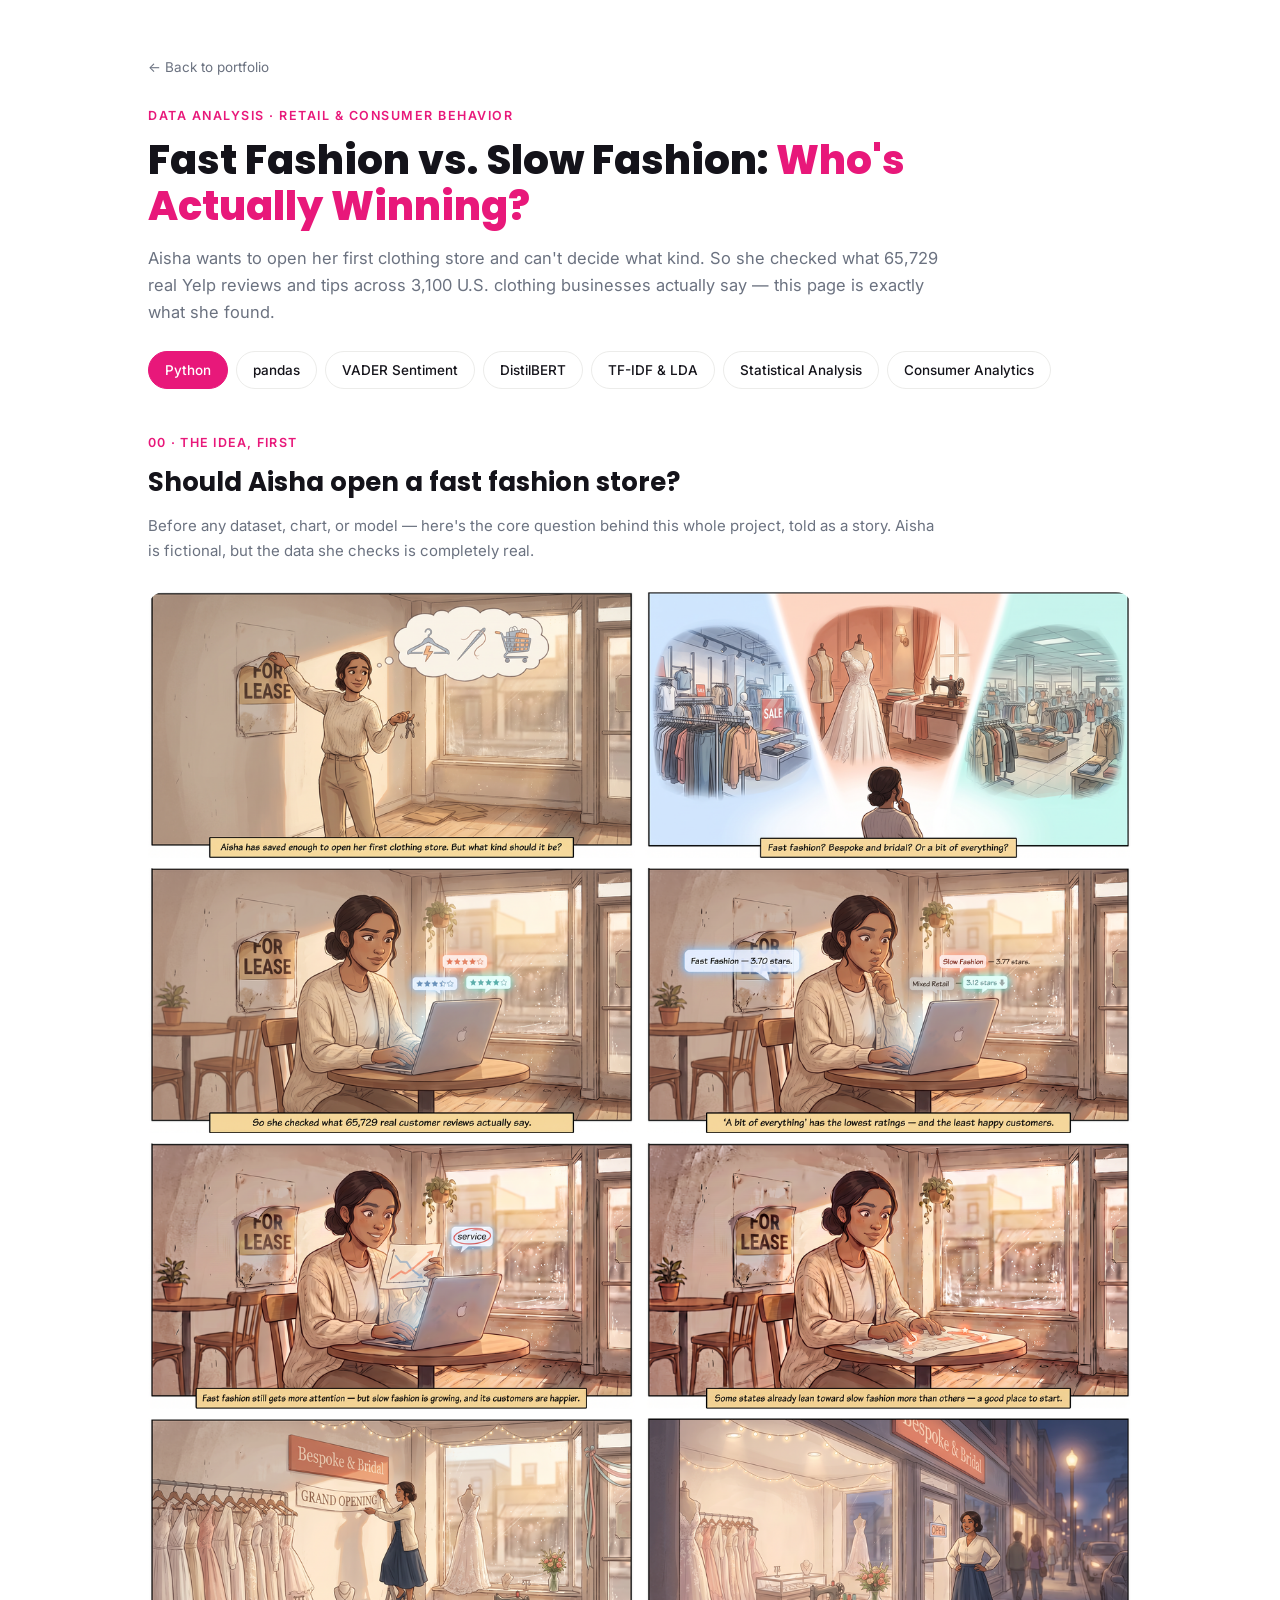
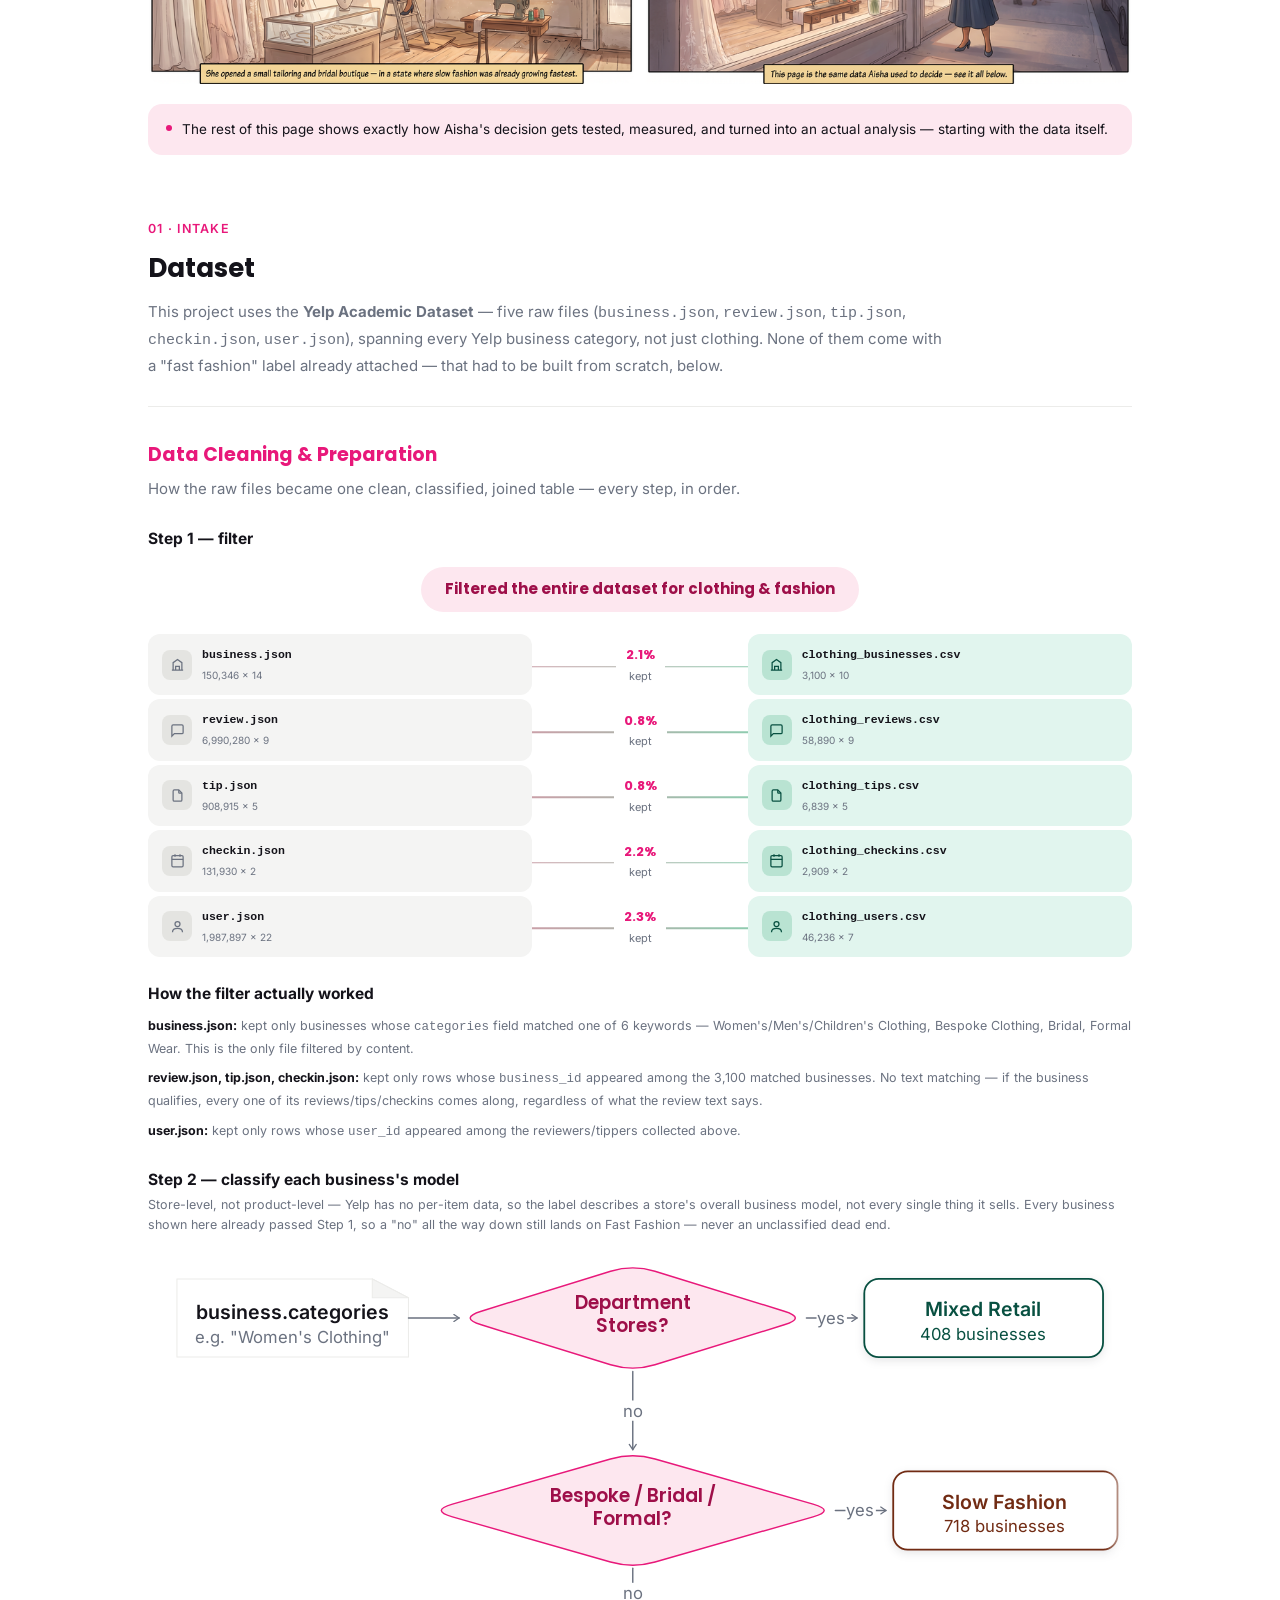
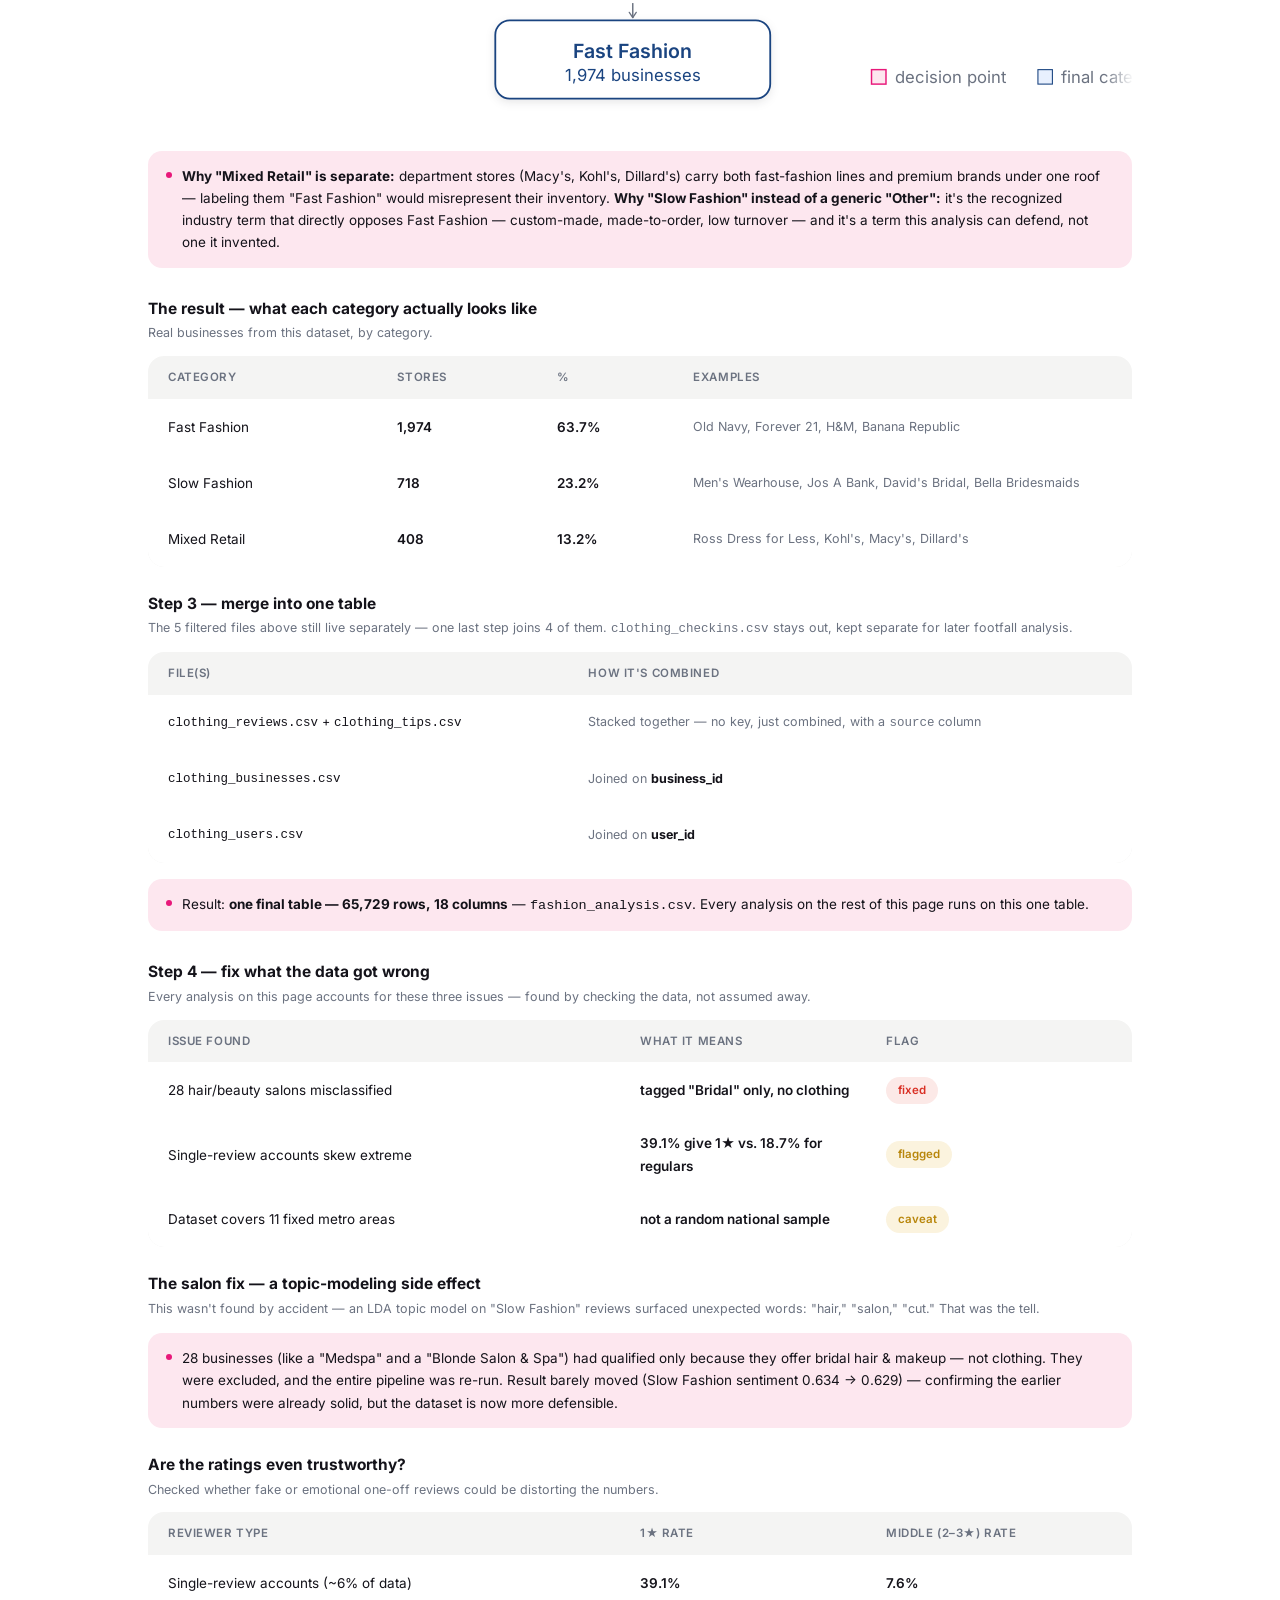
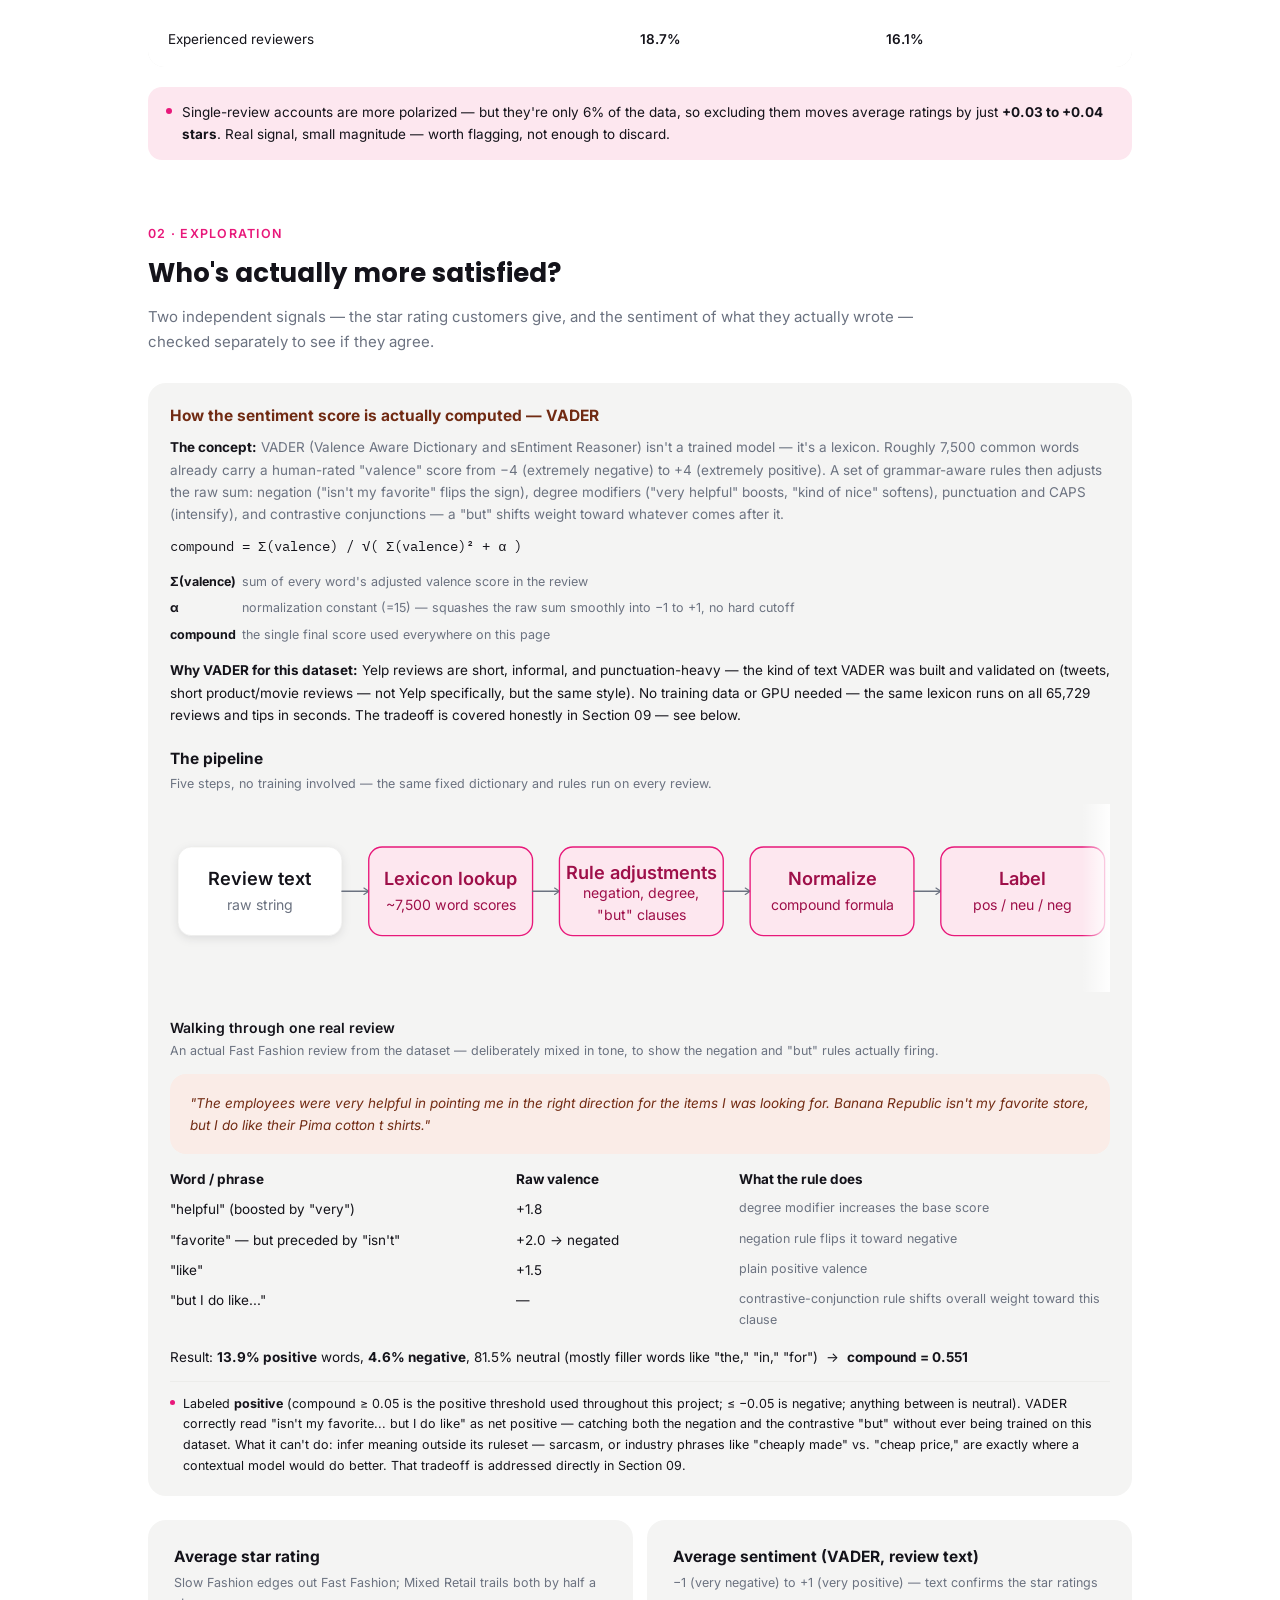
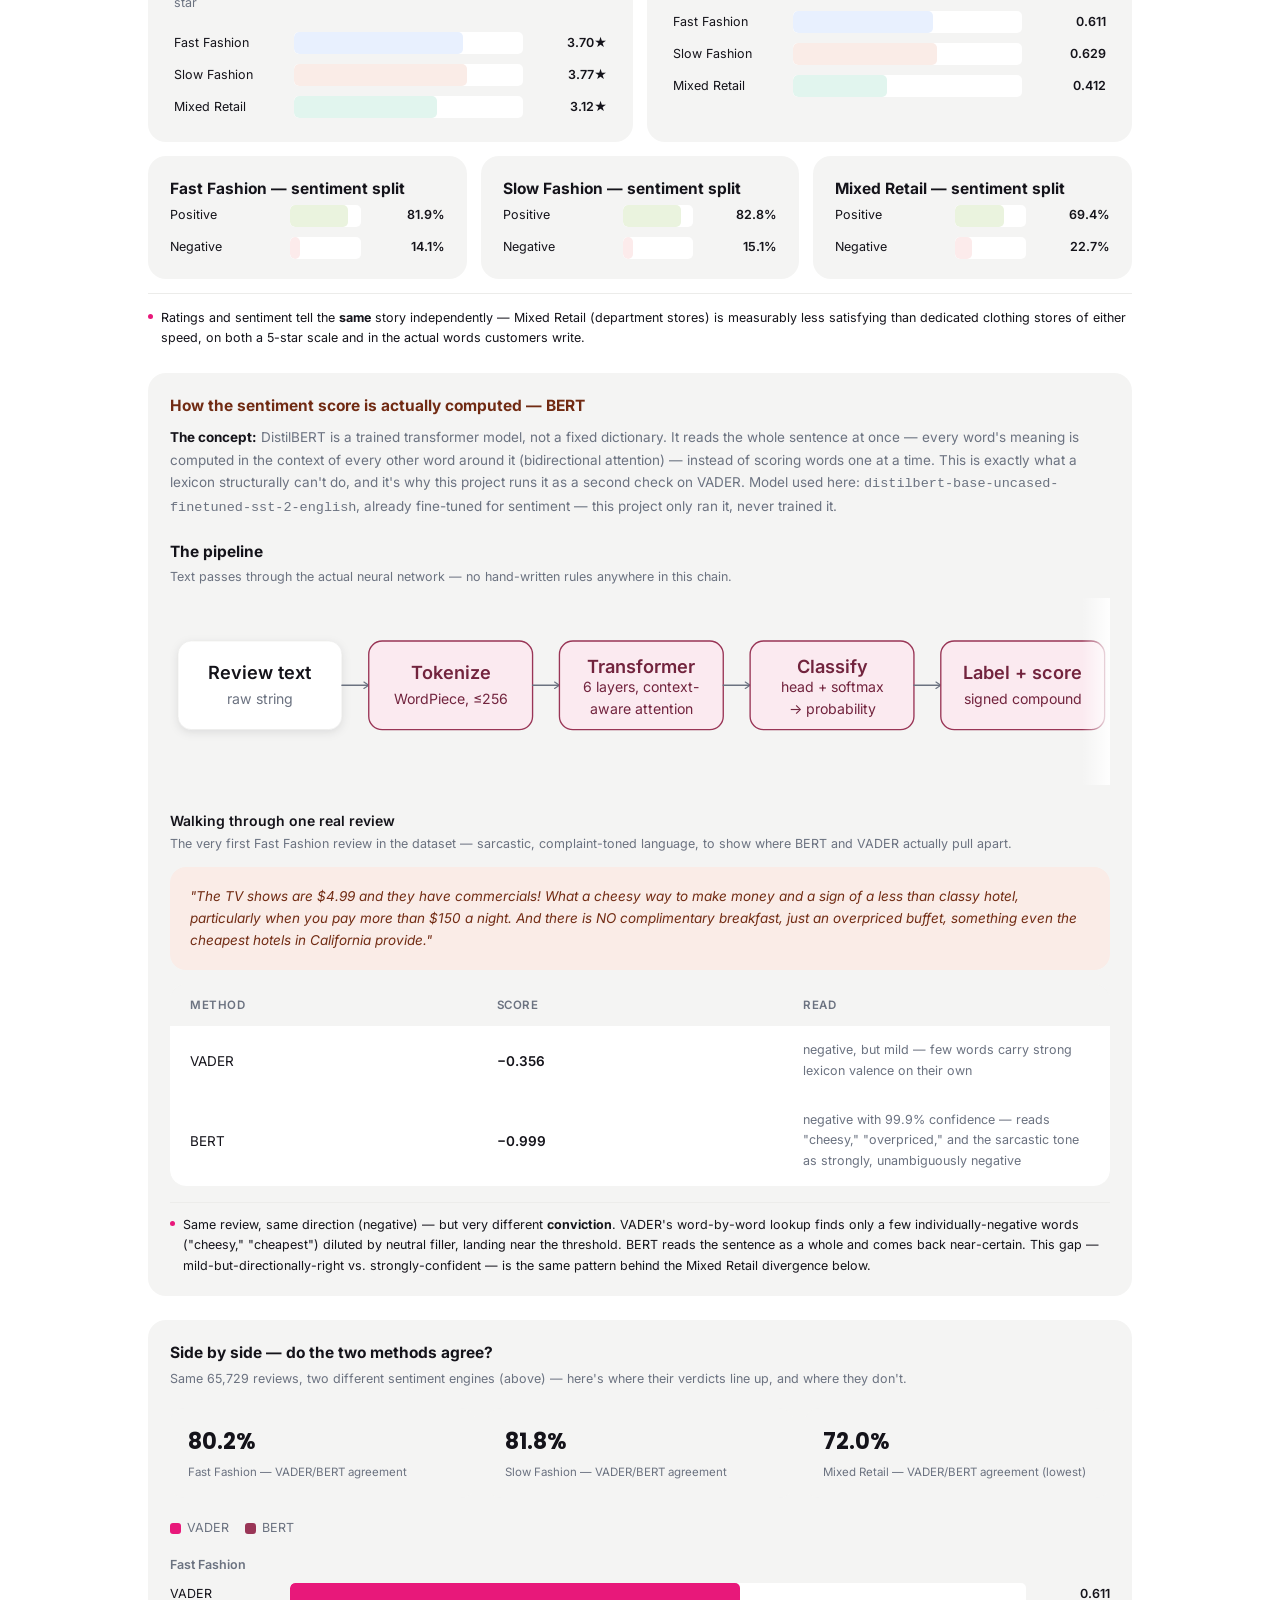
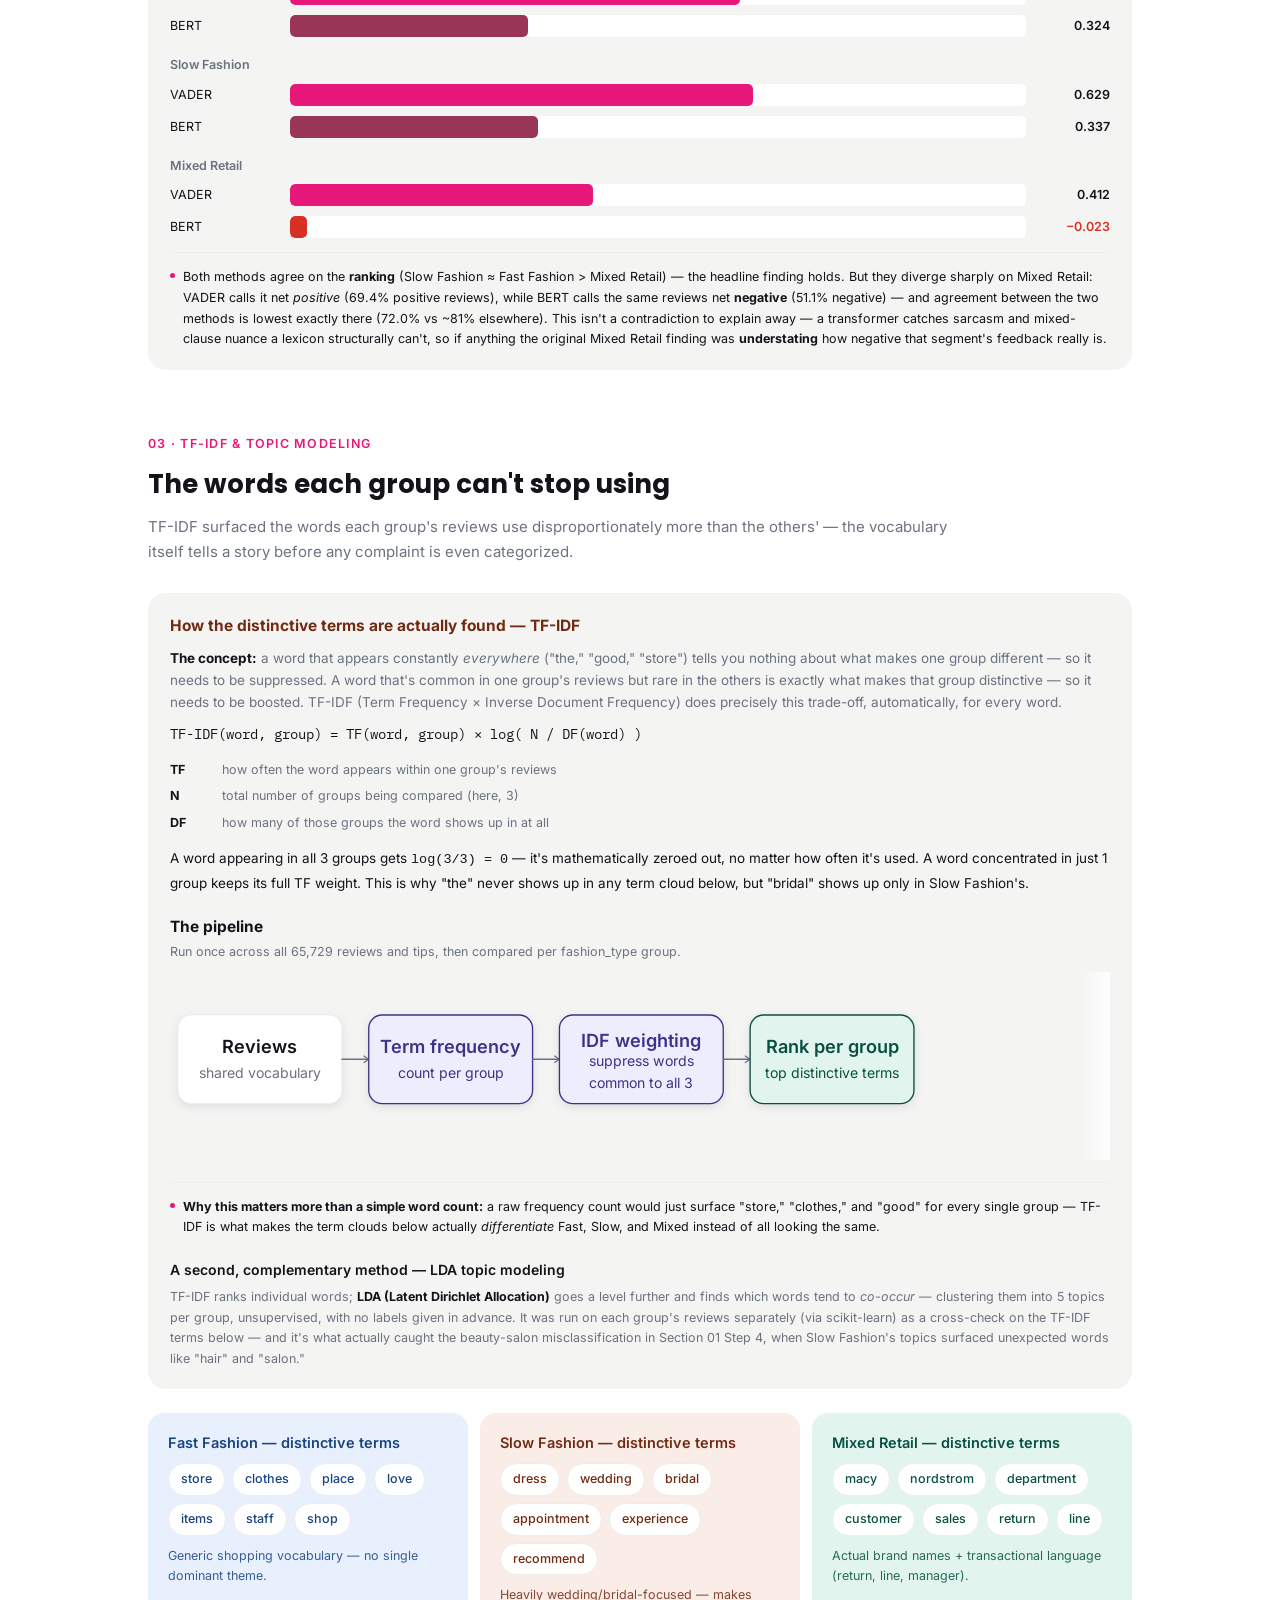
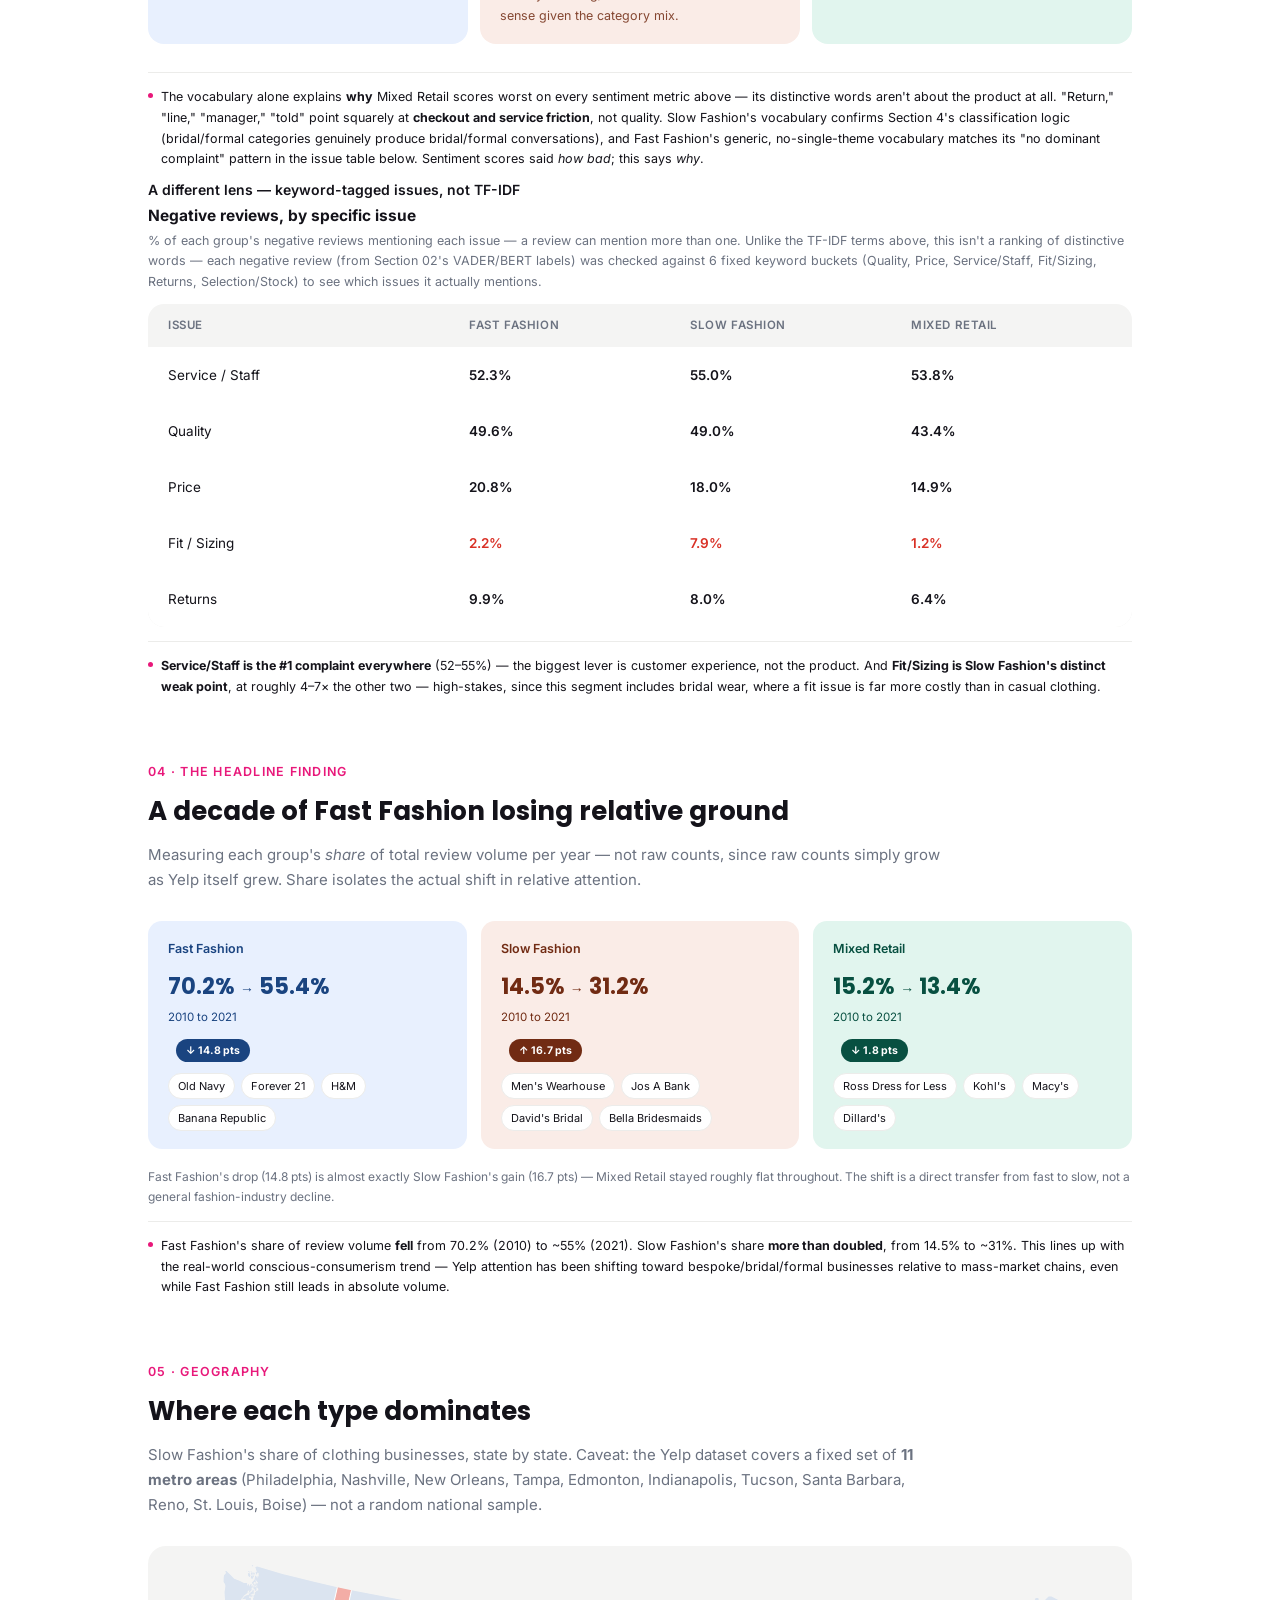
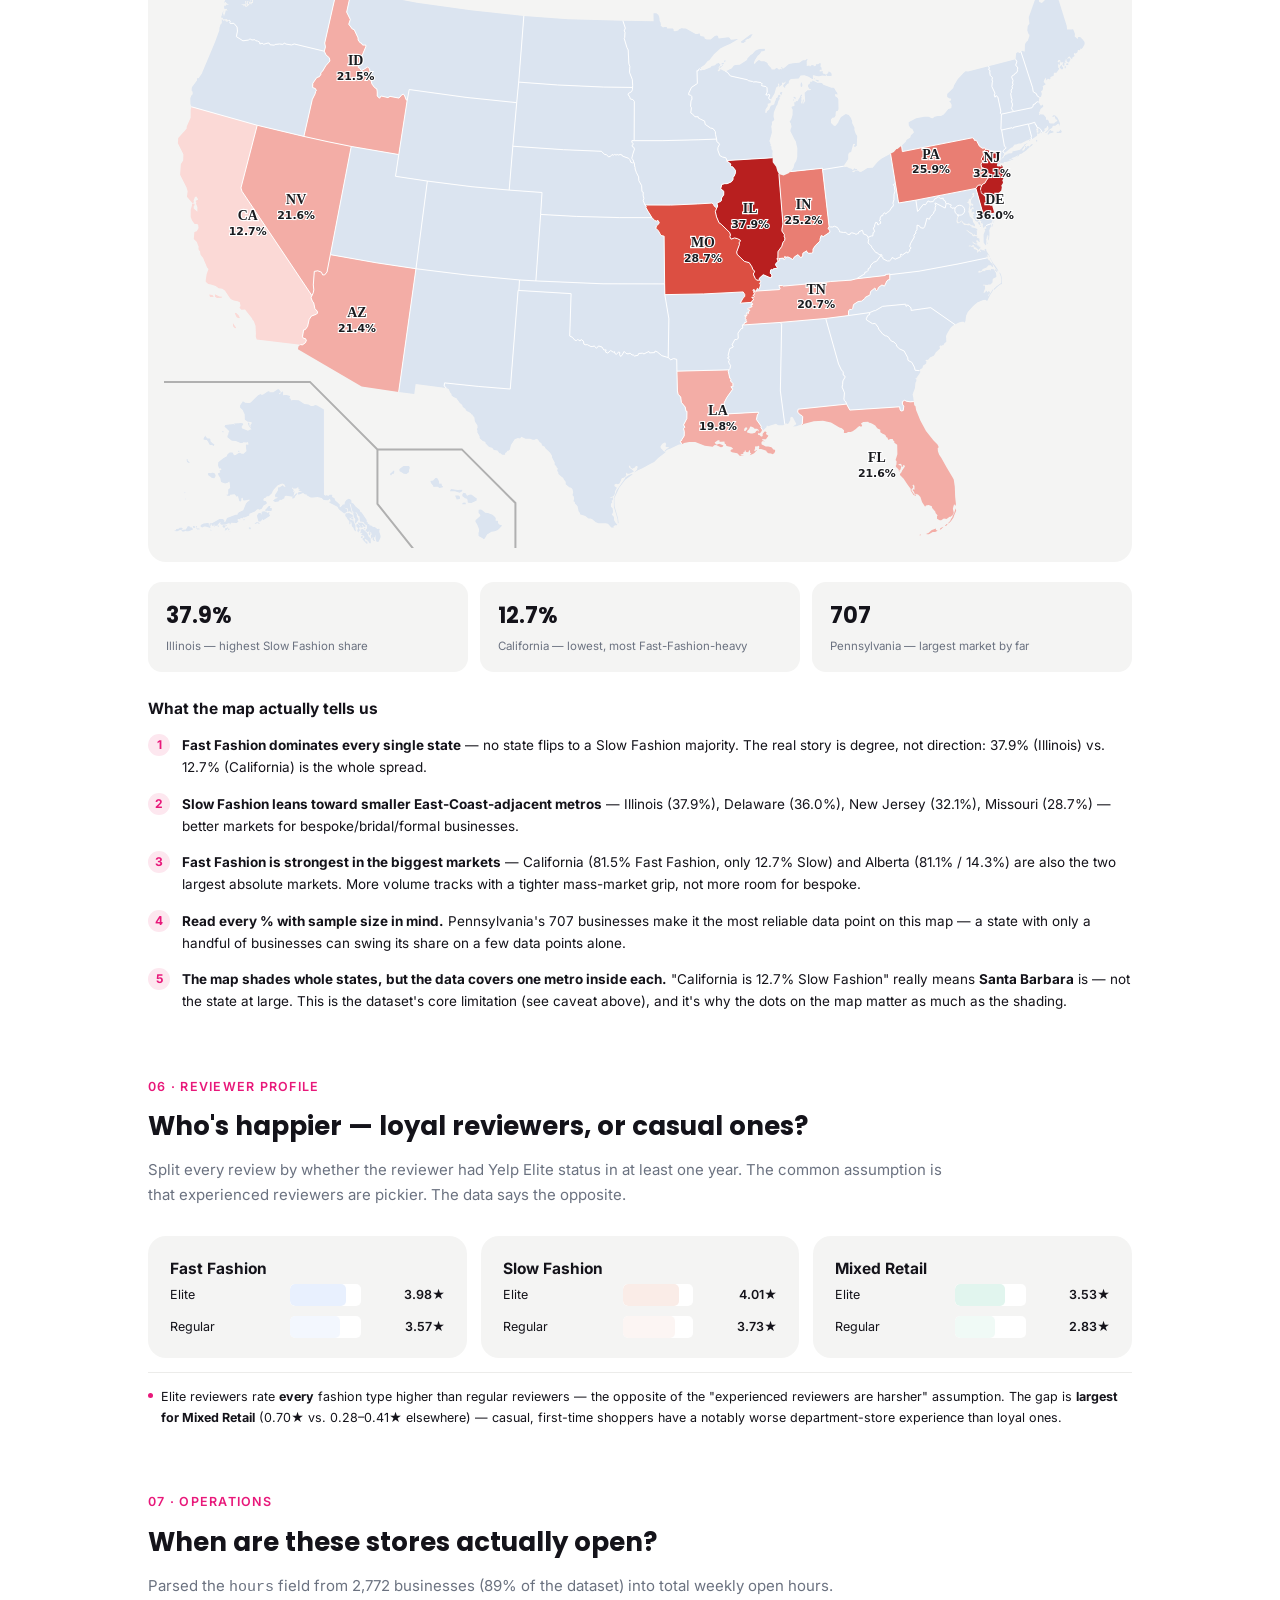
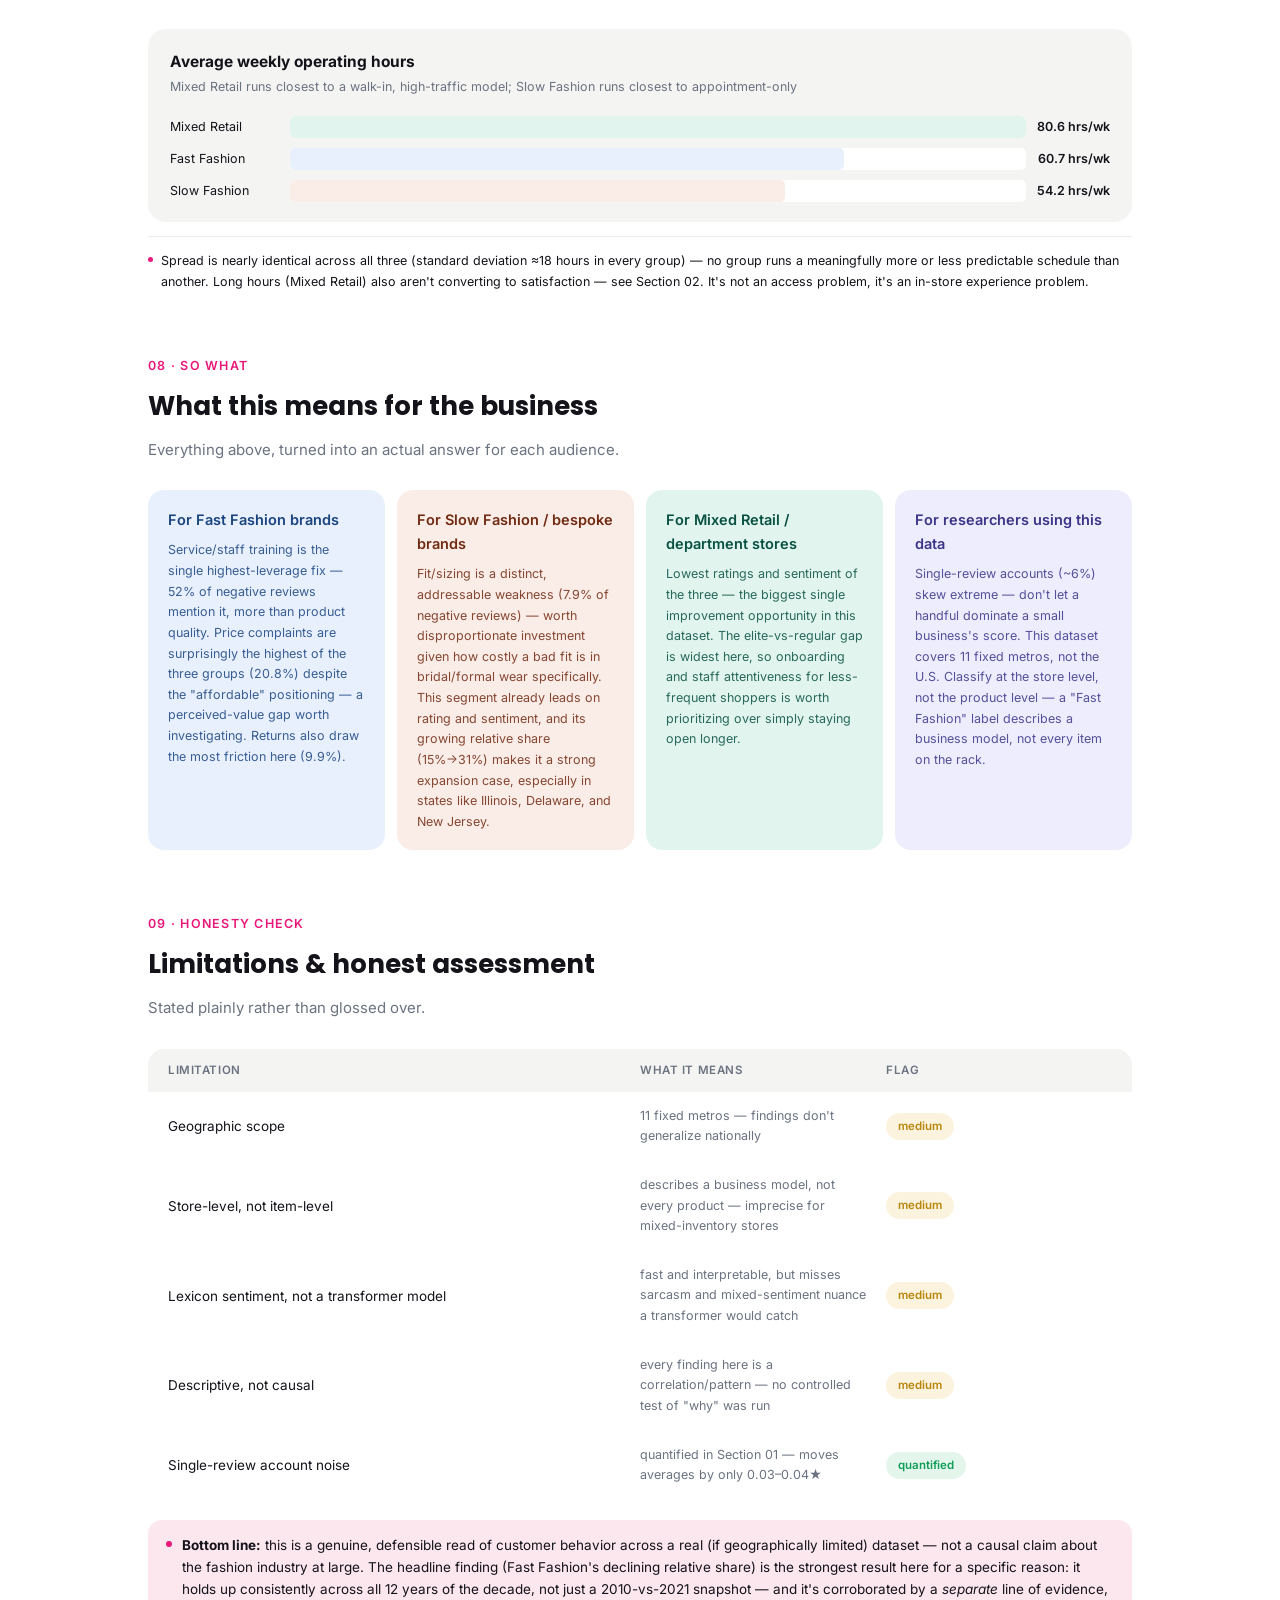
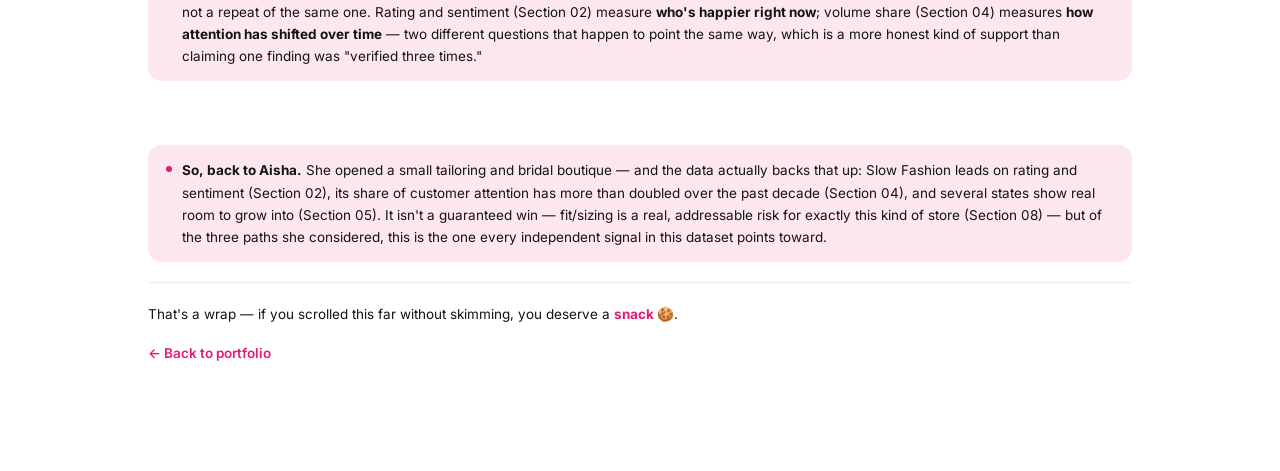
==== commit 1b1057a1: "Fix overclaim, add TF-IDF/LDA methodology explanation, close narrative loop - Rewrite the closing "c" ====
--- a/projects/fast_fashion_analysis.html
+++ b/projects/fast_fashion_analysis.html
@@ -274,31 +274,31 @@
 
       <div class="tf-row">
         <div class="tf-box tf-raw"><div class="tf-icon tf-icon-raw"><svg width="15" height="15" viewBox="0 0 24 24" fill="none" stroke="#6B7280" stroke-width="2"><path d="M3 21h18M5 21V9l7-5 7 5v12M9 21v-6h6v6"/></svg></div><div><p class="tf-fname">business.json</p><p class="tf-stat">150,346 &times; 14</p></div></div>
-        <div class="tf-mid"><div class="tf-line"></div><div class="tf-label"><span class="tf-pct">2.1%</span><span style="font-size:9px; color:#9E9C97;">kept</span></div></div>
+        <div class="tf-mid"><div class="tf-line"></div><div class="tf-label"><span class="tf-pct">2.1%</span><span style="font-size:11px; color:var(--gray-text);">kept</span></div></div>
         <div class="tf-box tf-clean"><div class="tf-icon tf-icon-clean"><svg width="15" height="15" viewBox="0 0 24 24" fill="none" stroke="#085041" stroke-width="2"><path d="M3 21h18M5 21V9l7-5 7 5v12M9 21v-6h6v6"/></svg></div><div><p class="tf-fname">clothing_businesses.csv</p><p class="tf-stat">3,100 &times; 10</p></div></div>
       </div>
 
       <div class="tf-row">
         <div class="tf-box tf-raw"><div class="tf-icon tf-icon-raw"><svg width="15" height="15" viewBox="0 0 24 24" fill="none" stroke="#6B7280" stroke-width="2"><path d="M21 15a2 2 0 0 1-2 2H7l-4 4V5a2 2 0 0 1 2-2h14a2 2 0 0 1 2 2z"/></svg></div><div><p class="tf-fname">review.json</p><p class="tf-stat">6,990,280 &times; 9</p></div></div>
-        <div class="tf-mid"><div class="tf-line"></div><div class="tf-label"><span class="tf-pct">0.8%</span><span style="font-size:9px; color:#9E9C97;">kept</span></div></div>
+        <div class="tf-mid"><div class="tf-line"></div><div class="tf-label"><span class="tf-pct">0.8%</span><span style="font-size:11px; color:var(--gray-text);">kept</span></div></div>
         <div class="tf-box tf-clean"><div class="tf-icon tf-icon-clean"><svg width="15" height="15" viewBox="0 0 24 24" fill="none" stroke="#085041" stroke-width="2"><path d="M21 15a2 2 0 0 1-2 2H7l-4 4V5a2 2 0 0 1 2-2h14a2 2 0 0 1 2 2z"/></svg></div><div><p class="tf-fname">clothing_reviews.csv</p><p class="tf-stat">58,890 &times; 9</p></div></div>
       </div>
 
       <div class="tf-row">
         <div class="tf-box tf-raw"><div class="tf-icon tf-icon-raw"><svg width="15" height="15" viewBox="0 0 24 24" fill="none" stroke="#6B7280" stroke-width="2"><path d="M14 3v4a1 1 0 0 0 1 1h4"/><path d="M17 21H7a2 2 0 0 1-2-2V5a2 2 0 0 1 2-2h7l5 5v11a2 2 0 0 1-2 2z"/></svg></div><div><p class="tf-fname">tip.json</p><p class="tf-stat">908,915 &times; 5</p></div></div>
-        <div class="tf-mid"><div class="tf-line"></div><div class="tf-label"><span class="tf-pct">0.8%</span><span style="font-size:9px; color:#9E9C97;">kept</span></div></div>
+        <div class="tf-mid"><div class="tf-line"></div><div class="tf-label"><span class="tf-pct">0.8%</span><span style="font-size:11px; color:var(--gray-text);">kept</span></div></div>
         <div class="tf-box tf-clean"><div class="tf-icon tf-icon-clean"><svg width="15" height="15" viewBox="0 0 24 24" fill="none" stroke="#085041" stroke-width="2"><path d="M14 3v4a1 1 0 0 0 1 1h4"/><path d="M17 21H7a2 2 0 0 1-2-2V5a2 2 0 0 1 2-2h7l5 5v11a2 2 0 0 1-2 2z"/></svg></div><div><p class="tf-fname">clothing_tips.csv</p><p class="tf-stat">6,839 &times; 5</p></div></div>
       </div>
 
       <div class="tf-row">
         <div class="tf-box tf-raw"><div class="tf-icon tf-icon-raw"><svg width="15" height="15" viewBox="0 0 24 24" fill="none" stroke="#6B7280" stroke-width="2"><rect x="3" y="4" width="18" height="18" rx="2"/><path d="M16 2v4M8 2v4M3 10h18"/></svg></div><div><p class="tf-fname">checkin.json</p><p class="tf-stat">131,930 &times; 2</p></div></div>
-        <div class="tf-mid"><div class="tf-line"></div><div class="tf-label"><span class="tf-pct">2.2%</span><span style="font-size:9px; color:#9E9C97;">kept</span></div></div>
+        <div class="tf-mid"><div class="tf-line"></div><div class="tf-label"><span class="tf-pct">2.2%</span><span style="font-size:11px; color:var(--gray-text);">kept</span></div></div>
         <div class="tf-box tf-clean"><div class="tf-icon tf-icon-clean"><svg width="15" height="15" viewBox="0 0 24 24" fill="none" stroke="#085041" stroke-width="2"><rect x="3" y="4" width="18" height="18" rx="2"/><path d="M16 2v4M8 2v4M3 10h18"/></svg></div><div><p class="tf-fname">clothing_checkins.csv</p><p class="tf-stat">2,909 &times; 2</p></div></div>
       </div>
 
       <div class="tf-row" style="margin-bottom:0;">
         <div class="tf-box tf-raw"><div class="tf-icon tf-icon-raw"><svg width="15" height="15" viewBox="0 0 24 24" fill="none" stroke="#6B7280" stroke-width="2"><circle cx="12" cy="8" r="4"/><path d="M4 21c0-4 4-6 8-6s8 2 8 6"/></svg></div><div><p class="tf-fname">user.json</p><p class="tf-stat">1,987,897 &times; 22</p></div></div>
-        <div class="tf-mid"><div class="tf-line"></div><div class="tf-label"><span class="tf-pct">2.3%</span><span style="font-size:9px; color:#9E9C97;">kept</span></div></div>
+        <div class="tf-mid"><div class="tf-line"></div><div class="tf-label"><span class="tf-pct">2.3%</span><span style="font-size:11px; color:var(--gray-text);">kept</span></div></div>
         <div class="tf-box tf-clean"><div class="tf-icon tf-icon-clean"><svg width="15" height="15" viewBox="0 0 24 24" fill="none" stroke="#085041" stroke-width="2"><circle cx="12" cy="8" r="4"/><path d="M4 21c0-4 4-6 8-6s8 2 8 6"/></svg></div><div><p class="tf-fname">clothing_users.csv</p><p class="tf-stat">46,236 &times; 7</p></div></div>
       </div>
 
@@ -682,6 +682,53 @@
     <p class="section-desc">TF-IDF surfaced the words each group's reviews use disproportionately more than the
     others' — the vocabulary itself tells a story before any complaint is even categorized.</p>
 
+    <div class="chart-card" style="margin-bottom: 24px;">
+      <p class="chart-title" style="color:#712B13;">How the distinctive terms are actually found — TF-IDF</p>
+      <p style="font-size: 13.5px; margin:8px 0 10px; color:var(--gray-text);"><strong style="color:var(--black);">The concept:</strong> a word that appears constantly <em>everywhere</em> ("the," "good," "store") tells you nothing about what makes one group different — so it needs to be suppressed. A word that's common in one group's reviews but rare in the others is exactly what makes that group distinctive — so it needs to be boosted. TF-IDF (Term Frequency &times; Inverse Document Frequency) does precisely this trade-off, automatically, for every word.</p>
+      <p style="font-family:'IBM Plex Mono',monospace; font-size: 13.5px; margin:8px 0 14px; color:var(--black);">TF-IDF(word, group) = TF(word, group) &times; log( N / DF(word) )</p>
+      <div style="display:grid; grid-template-columns: 40px 1fr; gap:6px 12px; font-size:12.5px; color:var(--gray-text); margin-bottom:14px;">
+        <strong style="color:var(--black);">TF</strong><span>how often the word appears within one group's reviews</span>
+        <strong style="color:var(--black);">N</strong><span>total number of groups being compared (here, 3)</span>
+        <strong style="color:var(--black);">DF</strong><span>how many of those groups the word shows up in at all</span>
+      </div>
+      <p style="font-size: 13.5px; margin:0 0 14px;">A word appearing in all 3 groups gets <code>log(3/3) = 0</code> — it's mathematically zeroed out, no matter how often it's used. A word concentrated in just 1 group keeps its full TF weight. This is why "the" never shows up in any term cloud below, but "bridal" shows up only in Slow Fashion's.</p>
+
+      <p class="chart-title" style="margin:20px 0 2px;">The pipeline</p>
+      <p class="chart-sub" style="margin-bottom:10px;">Run once across all 65,729 reviews and tips, then compared per fashion_type group.</p>
+      <div class="dg-wrap">
+<svg viewBox="0 0 700 140" role="img" style="width:100%;" aria-label="TF-IDF pipeline: reviews are counted for term frequency, weighted by inverse document frequency, then ranked to find each group's distinctive terms">
+<desc>All reviews are tokenized into a shared vocabulary. Each word's raw frequency within a group is counted, then multiplied by an inverse-document-frequency weight that suppresses words common across all groups. The resulting scores are ranked per group to surface the most distinctive terms.</desc>
+<defs><marker id="tf-arrow" viewBox="0 0 10 10" refX="8" refY="5" markerWidth="6" markerHeight="6" orient="auto-start-reverse"><path d="M2 1L8 5L2 9" fill="none" stroke="context-stroke" stroke-width="1.5" stroke-linecap="round" stroke-linejoin="round"/></marker></defs>
+<g class="dg-box"><rect x="6" y="32" width="122" height="66" rx="10"/>
+<text class="dg-th" x="67" y="55" text-anchor="middle" dominant-baseline="central">Reviews</text>
+<text class="dg-ts" x="67" y="75" text-anchor="middle" dominant-baseline="central" style="font-size:10.5px;">shared vocabulary</text></g>
+<path d="M128,65 L148,65" class="dg-arrow" marker-end="url(#tf-arrow)"/>
+<g class="dgc-purple"><rect x="148" y="32" width="122" height="66" rx="10"/>
+<text class="dg-th" x="209" y="55" text-anchor="middle" dominant-baseline="central">Term frequency</text>
+<text class="dg-ts" x="209" y="75" text-anchor="middle" dominant-baseline="central" style="font-size:10.5px;">count per group</text></g>
+<path d="M270,65 L290,65" class="dg-arrow" marker-end="url(#tf-arrow)"/>
+<g class="dgc-purple"><rect x="290" y="32" width="122" height="66" rx="10"/>
+<text class="dg-th" x="351" y="51" text-anchor="middle" dominant-baseline="central">IDF weighting</text>
+<text class="dg-ts" x="351" y="66" text-anchor="middle" dominant-baseline="central" style="font-size:10.5px;">suppress words</text>
+<text class="dg-ts" x="351" y="82" text-anchor="middle" dominant-baseline="central" style="font-size:10.5px;">common to all 3</text></g>
+<path d="M412,65 L432,65" class="dg-arrow" marker-end="url(#tf-arrow)"/>
+<g class="dgc-teal"><rect x="432" y="32" width="122" height="66" rx="10"/>
+<text class="dg-th" x="493" y="55" text-anchor="middle" dominant-baseline="central">Rank per group</text>
+<text class="dg-ts" x="493" y="75" text-anchor="middle" dominant-baseline="central" style="font-size:10.5px;">top distinctive terms</text></g>
+</svg>
+      </div>
+
+      <div class="so-what" style="margin-top:14px; padding-top:14px;">
+        <span class="dot"></span>
+        <p><strong>Why this matters more than a simple word count:</strong> a raw frequency count would just surface
+        "store," "clothes," and "good" for every single group — TF-IDF is what makes the term clouds below actually
+        <em>differentiate</em> Fast, Slow, and Mixed instead of all looking the same.</p>
+      </div>
+
+      <p style="font-weight:600; font-size:14px; margin:20px 0 6px;">A second, complementary method — LDA topic modeling</p>
+      <p style="font-size:12.5px; color:var(--gray-text); margin:0;">TF-IDF ranks individual words; <strong style="color:var(--black);">LDA (Latent Dirichlet Allocation)</strong> goes a level further and finds which words tend to <em>co-occur</em> — clustering them into 5 topics per group, unsupervised, with no labels given in advance. It was run on each group's reviews separately (via scikit-learn) as a cross-check on the TF-IDF terms below — and it's what actually caught the beauty-salon misclassification in Section 01 Step 4, when Slow Fashion's topics surfaced unexpected words like "hair" and "salon."</p>
+    </div>
+
     <div class="field-grid" style="margin-bottom:28px;">
       <div class="field-card c-blue">
         <p class="field-name" style="margin-bottom:8px;">Fast Fashion — distinctive terms</p>
@@ -716,8 +763,9 @@
       scores said <em>how bad</em>; this says <em>why</em>.</p>
     </div>
 
+    <p style="font-weight:600; font-size:14px; margin:8px 0 2px;">A different lens — keyword-tagged issues, not TF-IDF</p>
     <p class="chart-title" style="margin-bottom:2px;">Negative reviews, by specific issue</p>
-    <p class="chart-sub" style="margin-bottom:12px;">% of each group's negative reviews mentioning each issue — a review can mention more than one.</p>
+    <p class="chart-sub" style="margin-bottom:12px;">% of each group's negative reviews mentioning each issue — a review can mention more than one. Unlike the TF-IDF terms above, this isn't a ranking of distinctive words — each negative review (from Section 02's VADER/BERT labels) was checked against 6 fixed keyword buckets (Quality, Price, Service/Staff, Fit/Sizing, Returns, Selection/Stock) to see which issues it actually mentions.</p>
     <div class="quality-table">
       <div class="quality-head" style="grid-template-columns: 1.4fr 1fr 1fr 1fr;"><span>Issue</span><span>Fast Fashion</span><span>Slow Fashion</span><span>Mixed Retail</span></div>
       <div class="quality-row" style="grid-template-columns: 1.4fr 1fr 1fr 1fr;"><span>Service / Staff</span><span class="quality-val">52.3%</span><span class="quality-val">55.0%</span><span class="quality-val">53.8%</span></div>
@@ -1295,12 +1343,25 @@
       <span class="dot"></span>
       <p><strong>Bottom line:</strong> this is a genuine, defensible read of customer behavior across a real (if
       geographically limited) dataset — not a causal claim about the fashion industry at large. The headline finding
-      (Fast Fashion's declining relative share) is the strongest result here because it's checked three independent
-      ways: rating, sentiment, and volume share over time — and all three agree.</p>
+      (Fast Fashion's declining relative share) is the strongest result here for a specific reason: it holds up
+      consistently across all 12 years of the decade, not just a 2010-vs-2021 snapshot — and it's corroborated by a
+      <em>separate</em> line of evidence, not a repeat of the same one. Rating and sentiment (Section 02) measure
+      <strong>who's happier right now</strong>; volume share (Section 04) measures <strong>how attention has shifted
+      over time</strong> — two different questions that happen to point the same way, which is a more honest kind of
+      support than claiming one finding was "verified three times."</p>
     </div>
   </div>
 
-  <div style="border-top:1px solid var(--border); padding-top:20px; margin-top:8px;"></div>
+  <div class="callout" style="margin-bottom:0;">
+    <span class="dot"></span>
+    <p><strong>So, back to Aisha.</strong> She opened a small tailoring and bridal boutique — and the data actually
+    backs that up: Slow Fashion leads on rating and sentiment (Section 02), its share of customer attention has more
+    than doubled over the past decade (Section 04), and several states show real room to grow into (Section 05). It
+    isn't a guaranteed win — fit/sizing is a real, addressable risk for exactly this kind of store (Section 08) — but
+    of the three paths she considered, this is the one every independent signal in this dataset points toward.</p>
+  </div>
+
+  <div style="border-top:1px solid var(--border); padding-top:20px; margin-top:20px;"></div>
   <p style="font-size:13.5px; color:var(--black); margin:0 0 8px;">That's a wrap — if you scrolled this far without skimming, you deserve a <span style="color:var(--pink); font-weight:700;">snack 🍪</span>.</p>
   <p class="crumb" style="margin-top:0; padding-top:8px;"><a href="https://analyzewithrutuja.github.io/#portfolio" style="color:var(--pink); font-weight:600;">← Back to portfolio</a></p>
 
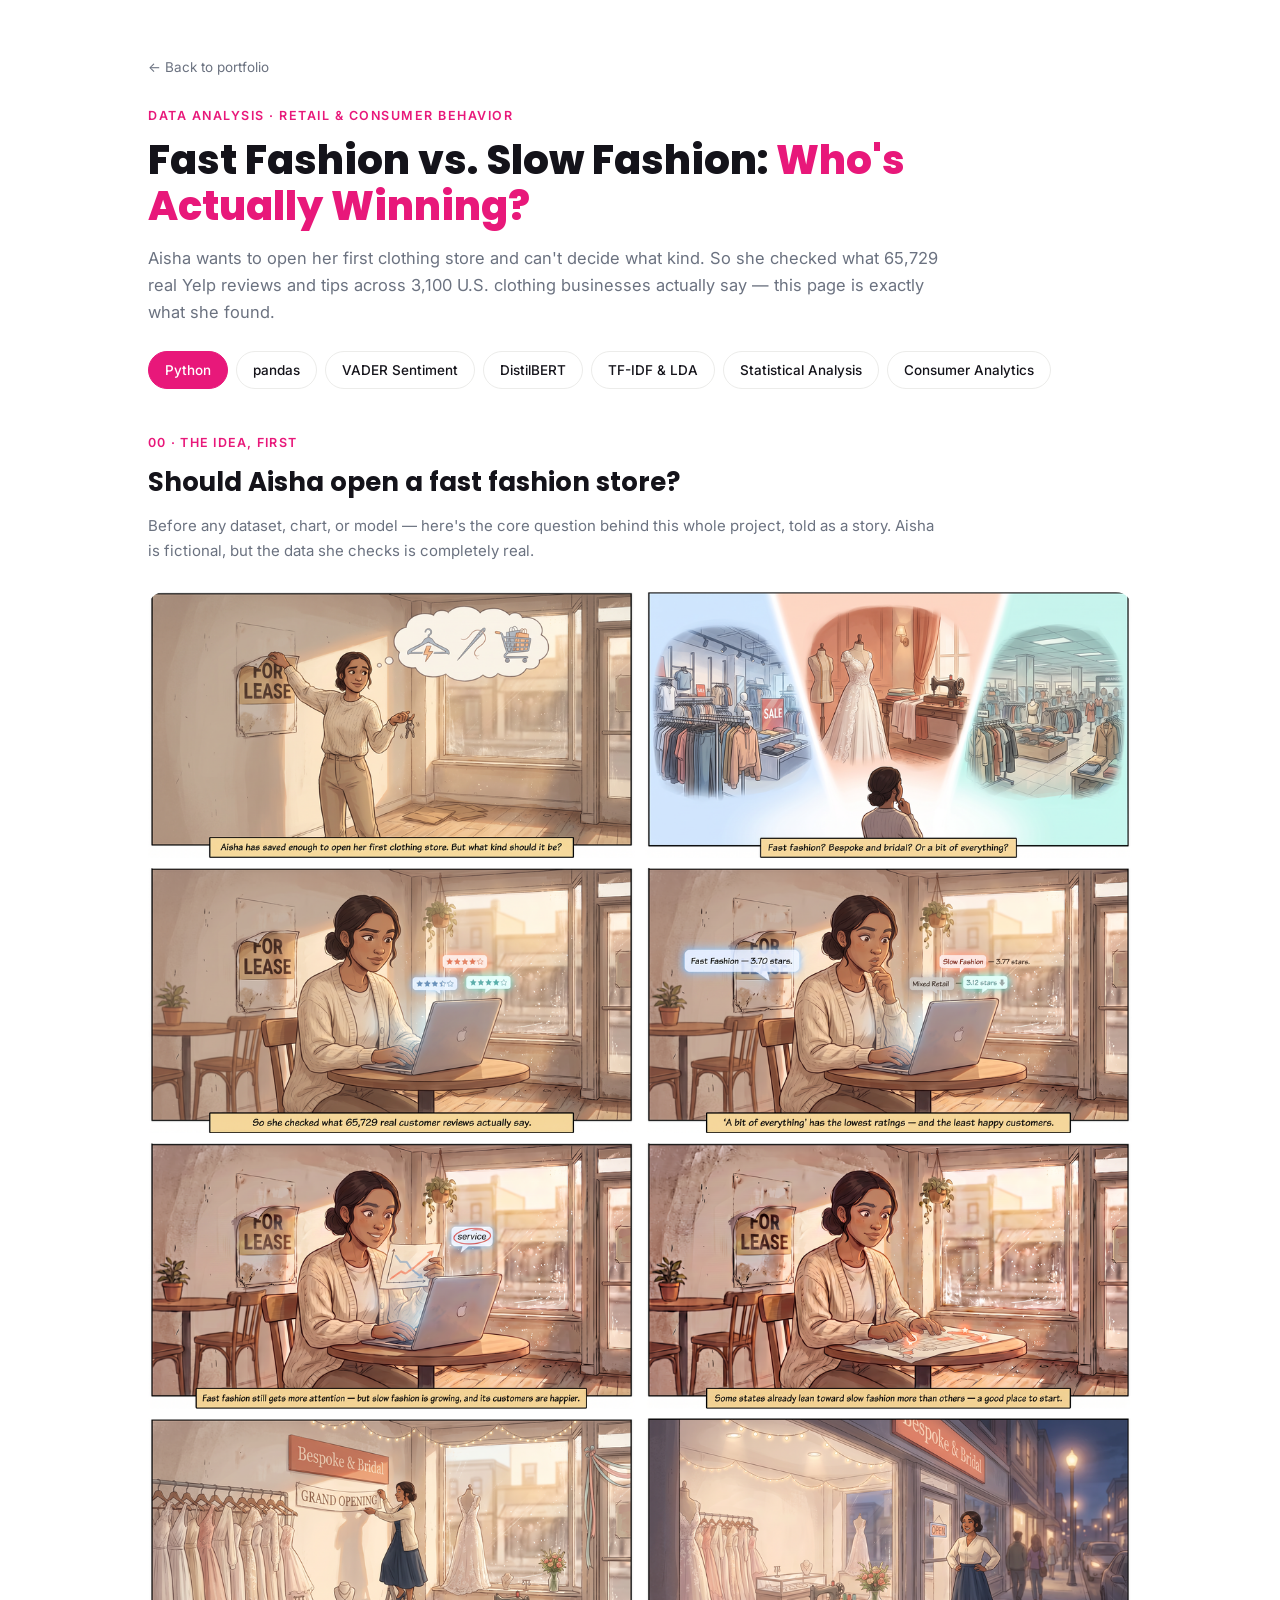
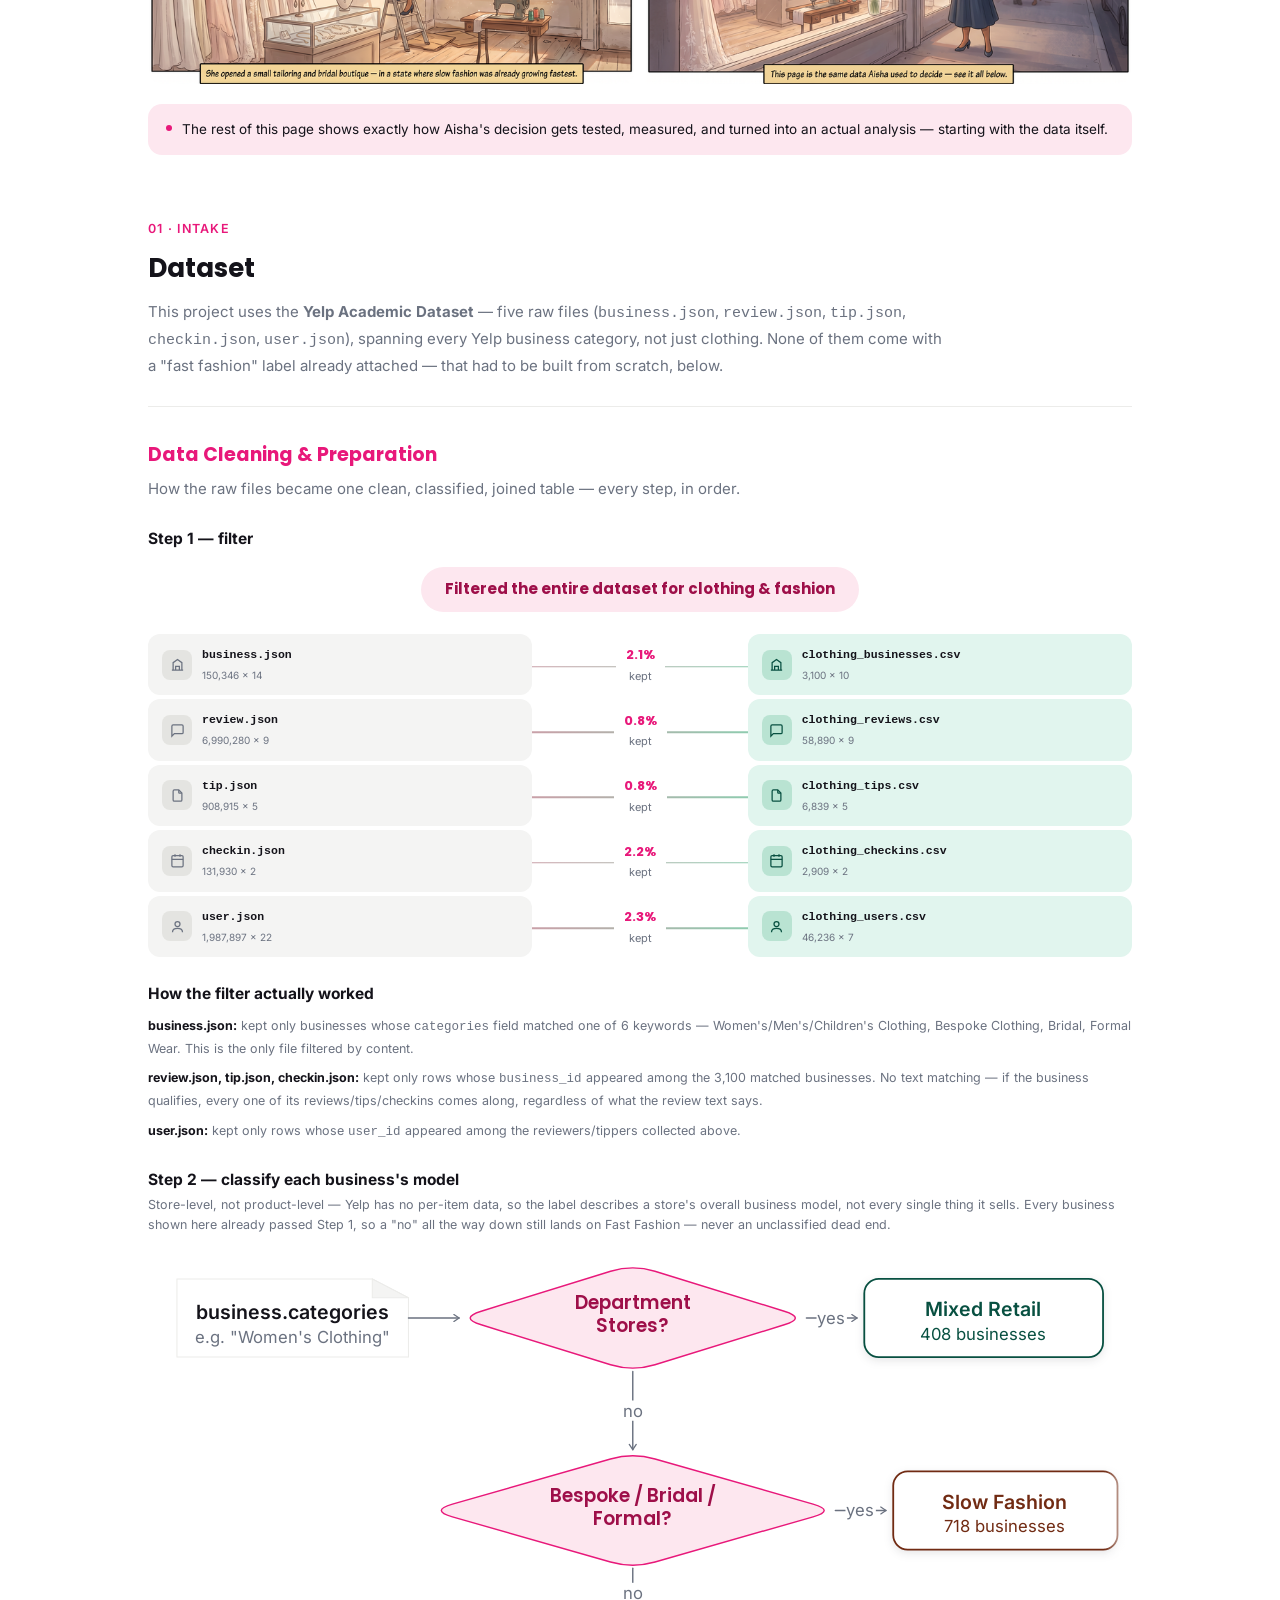
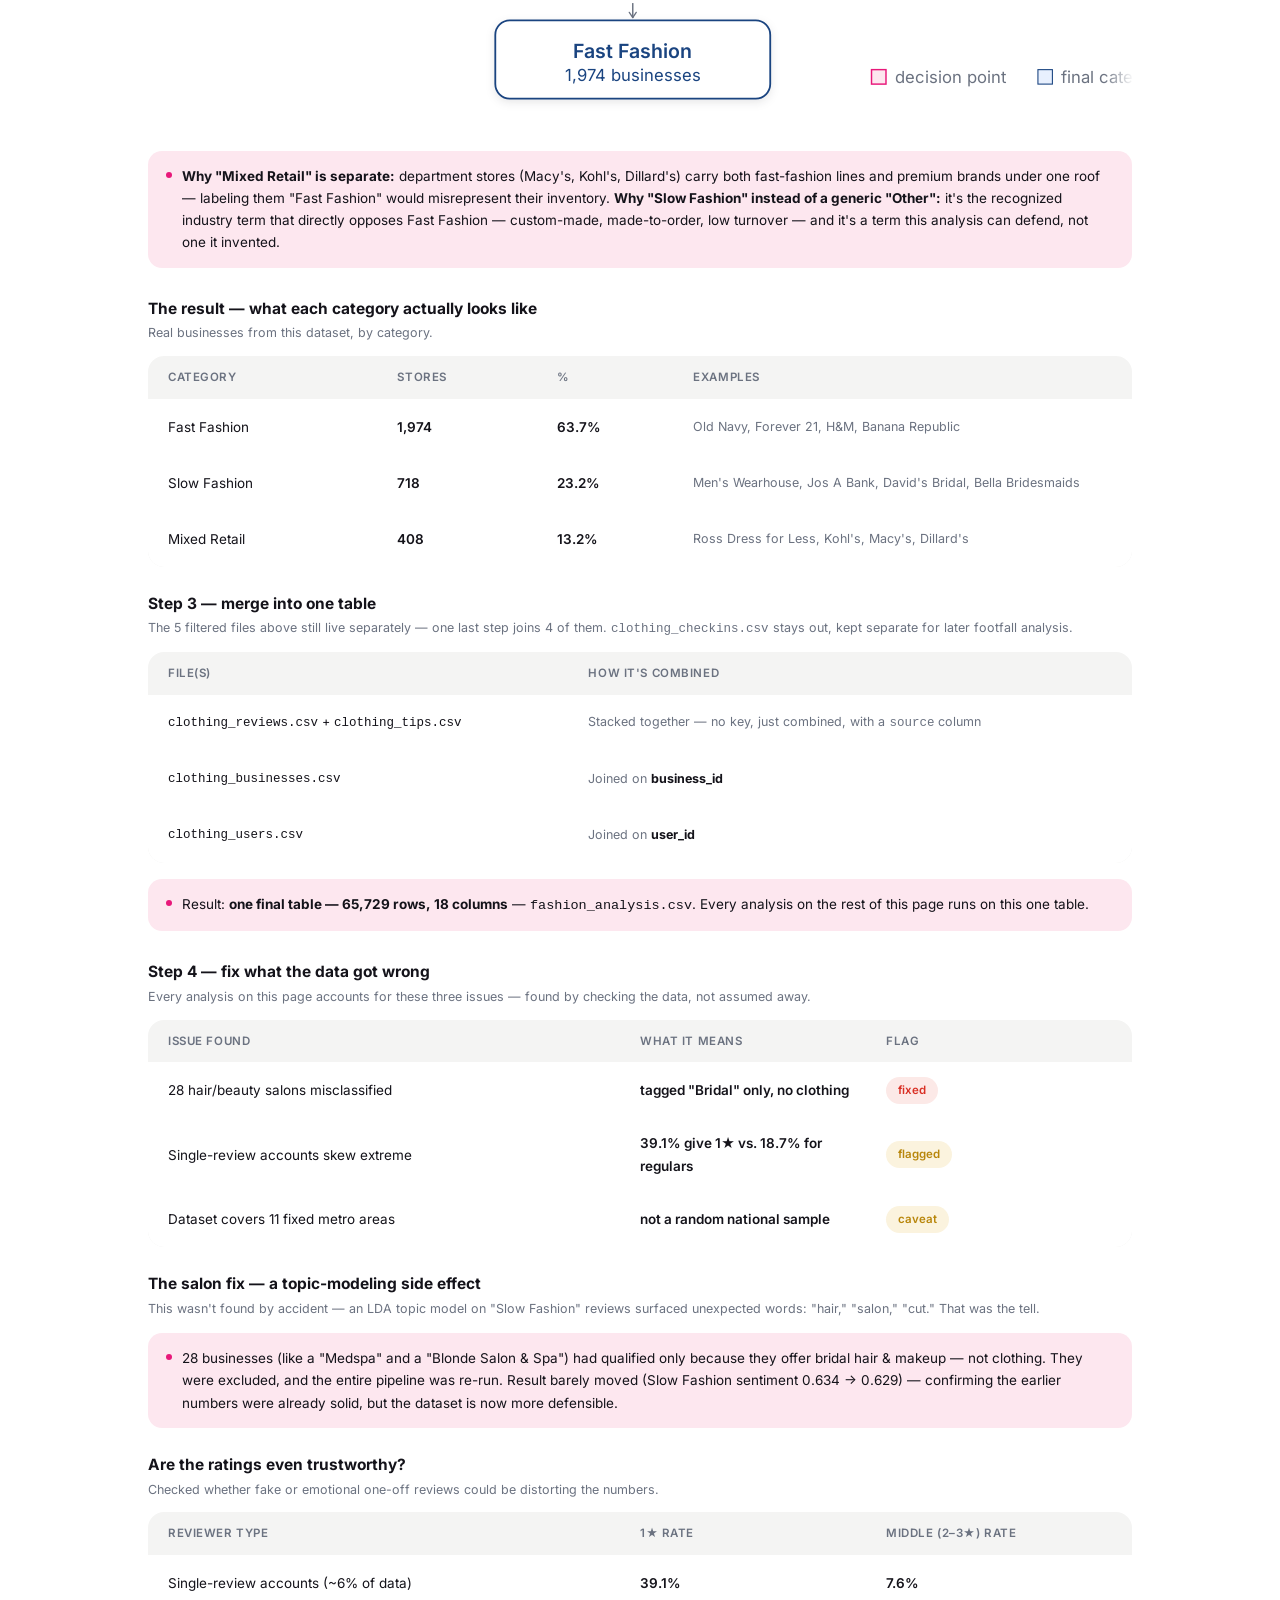
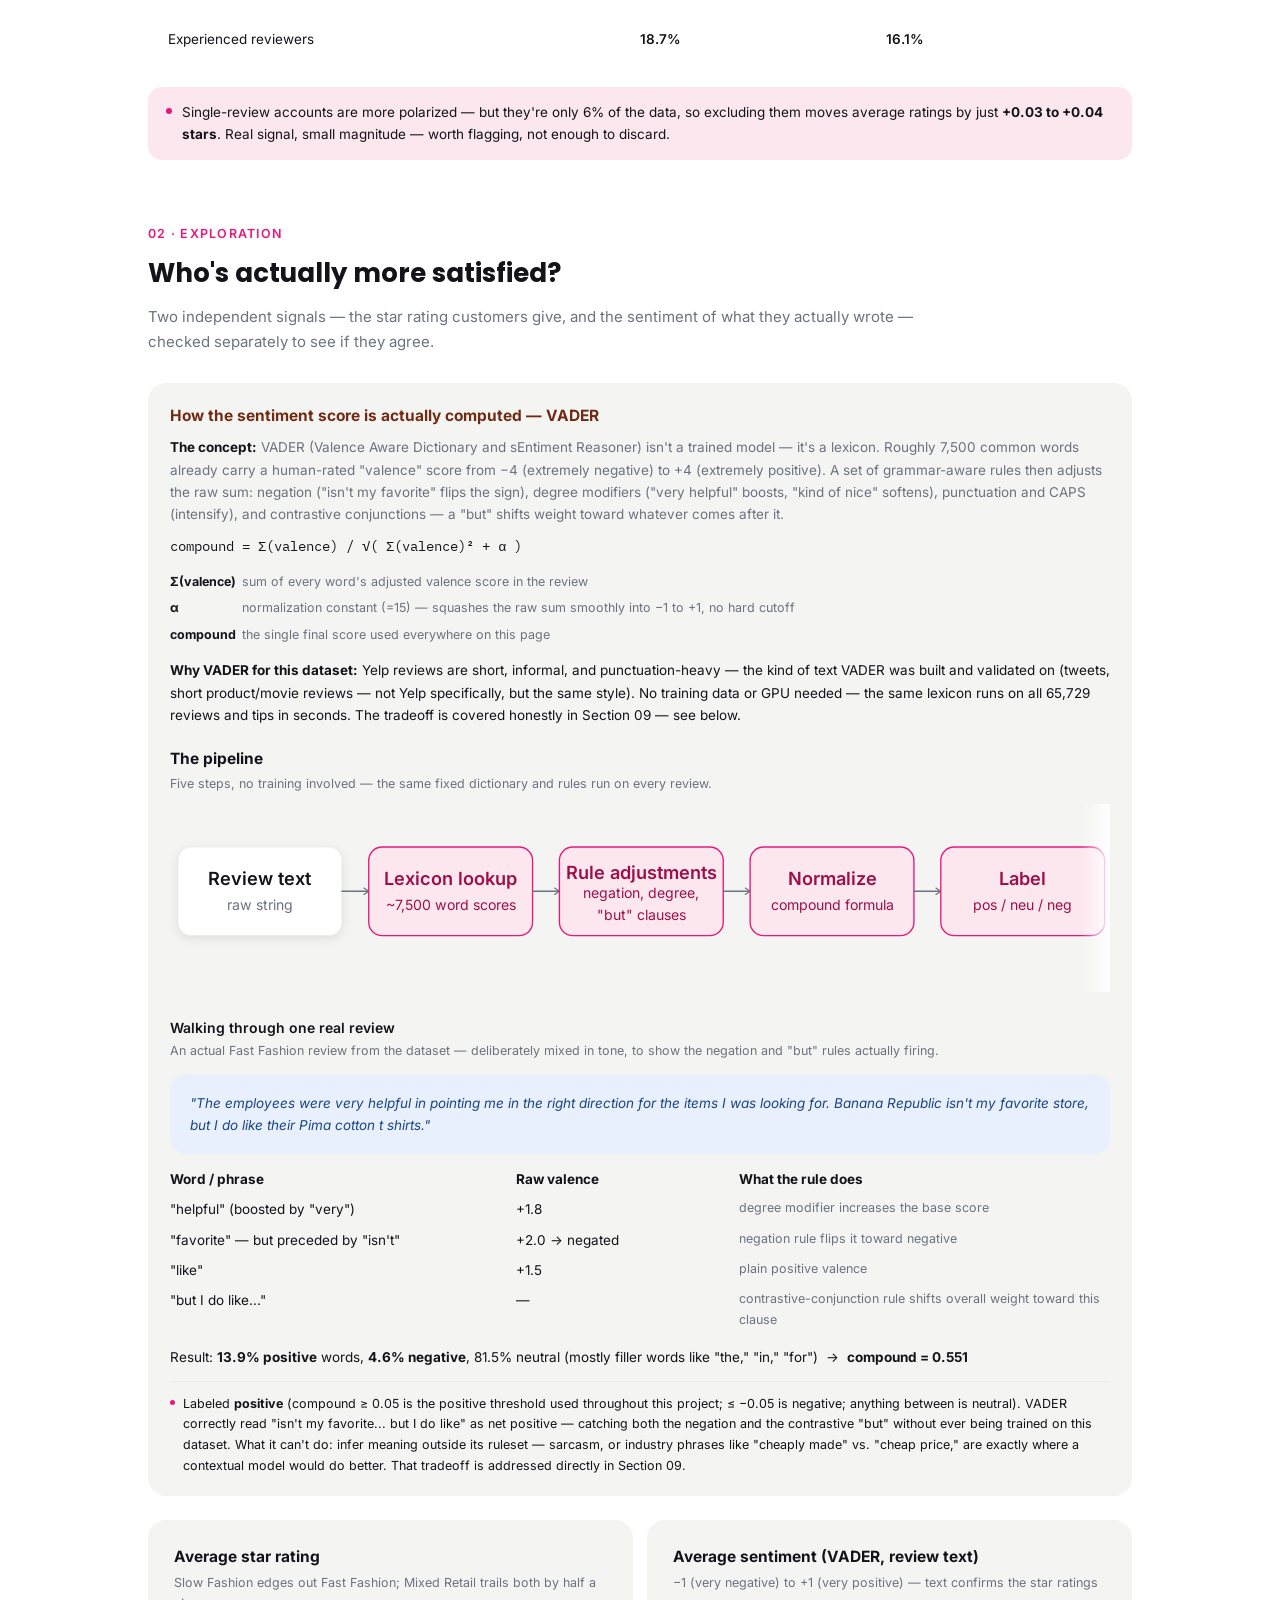
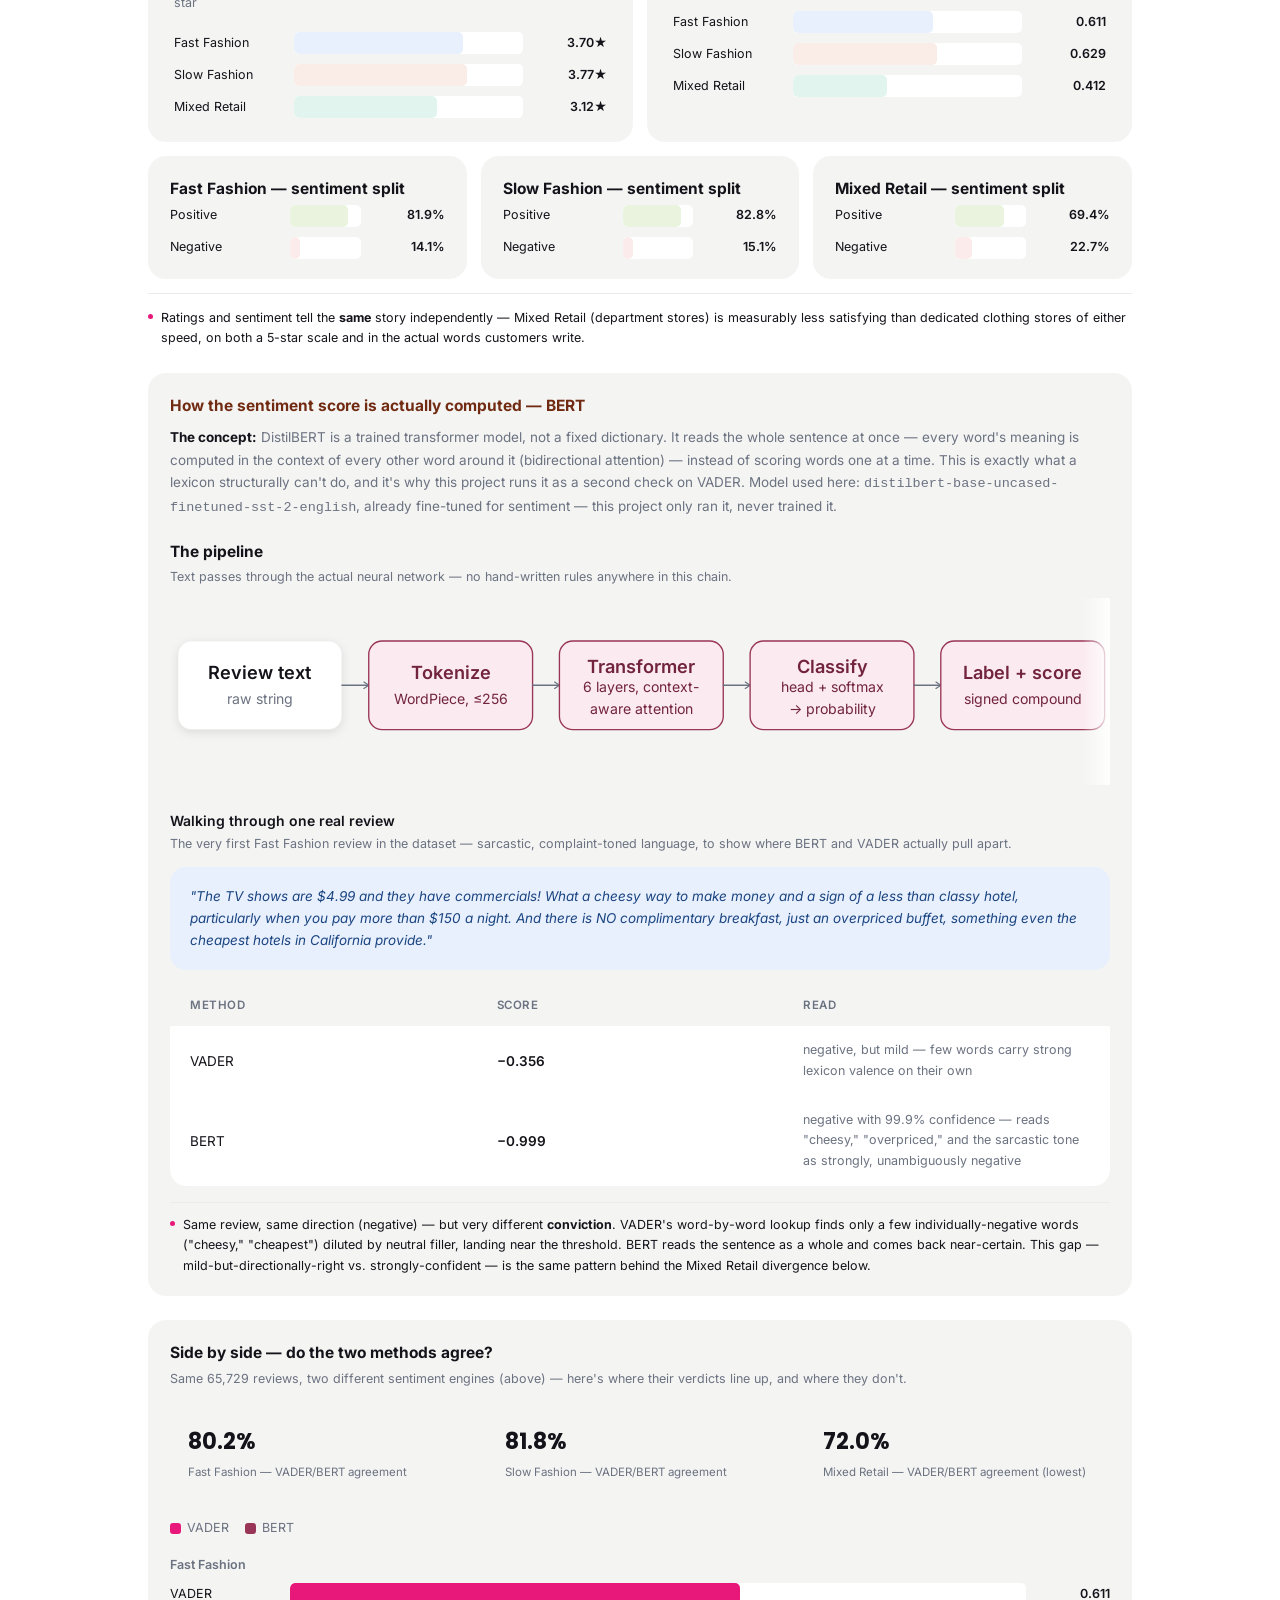
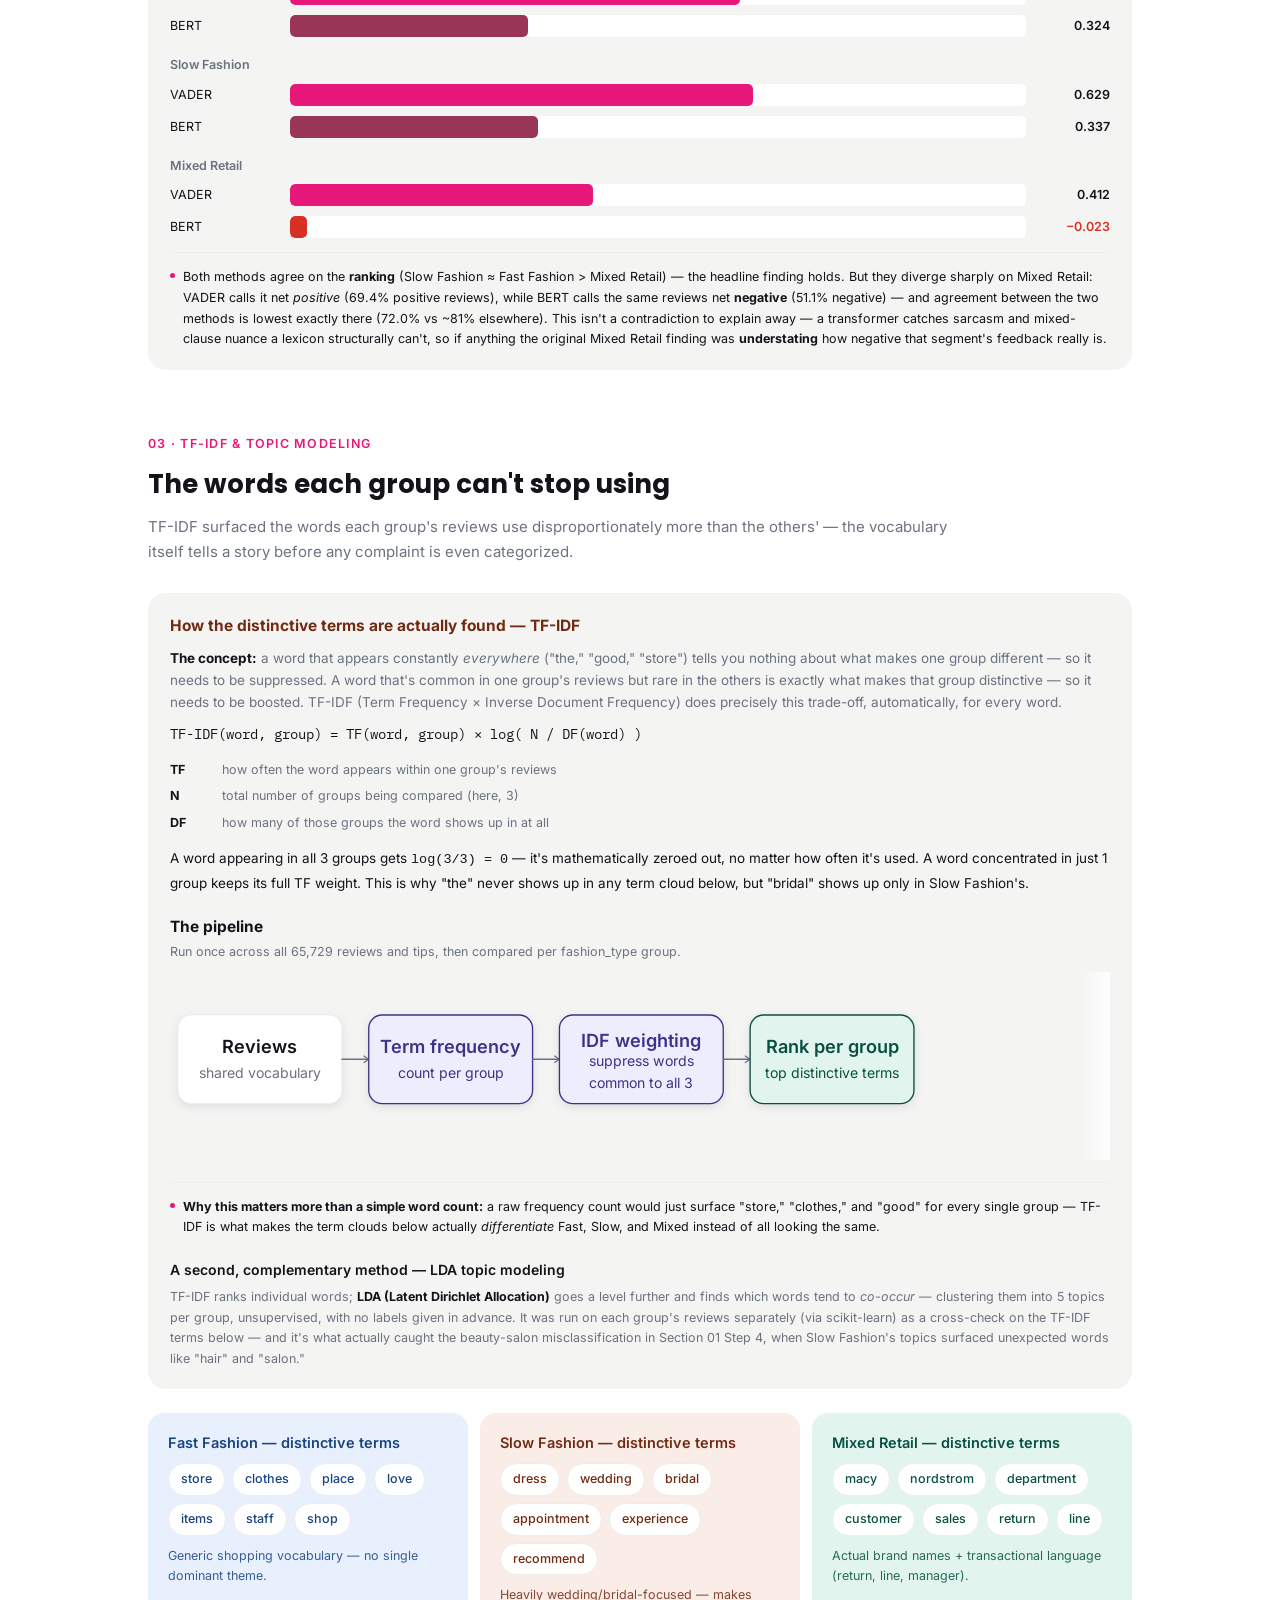
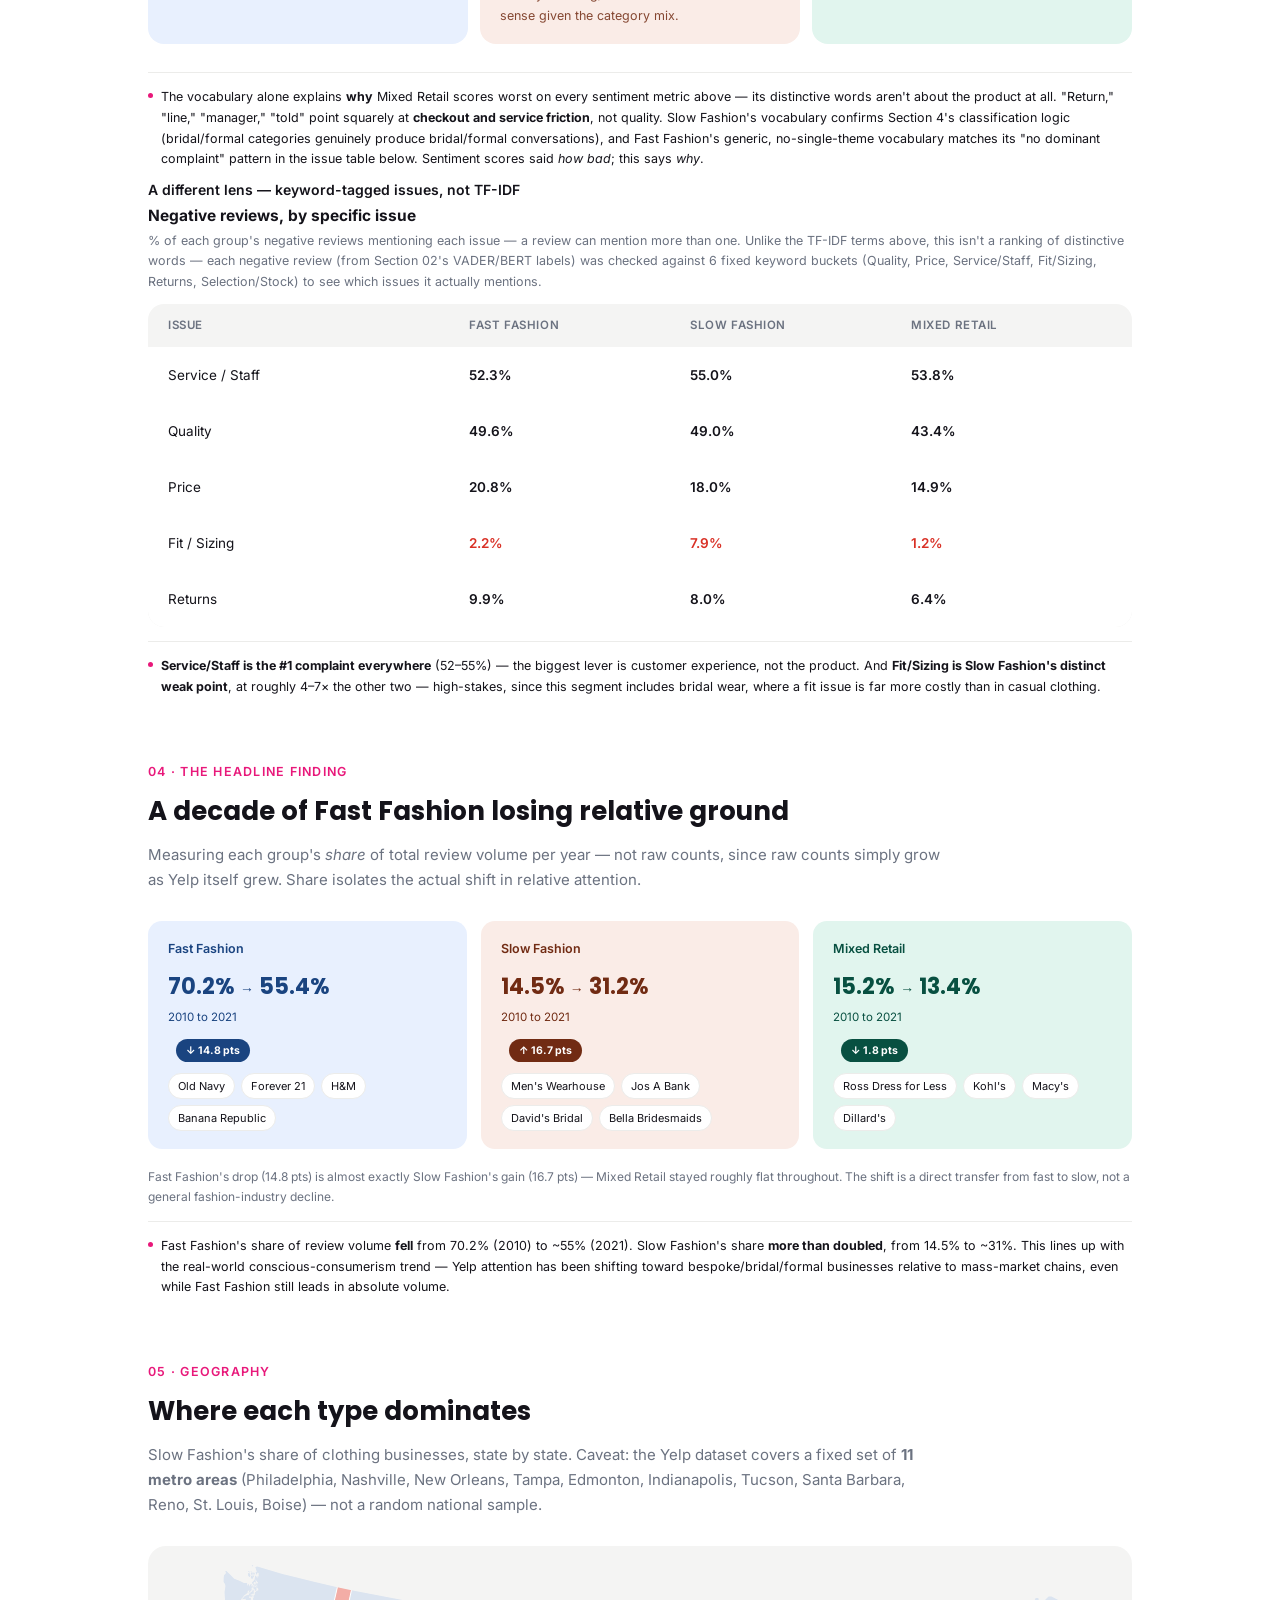
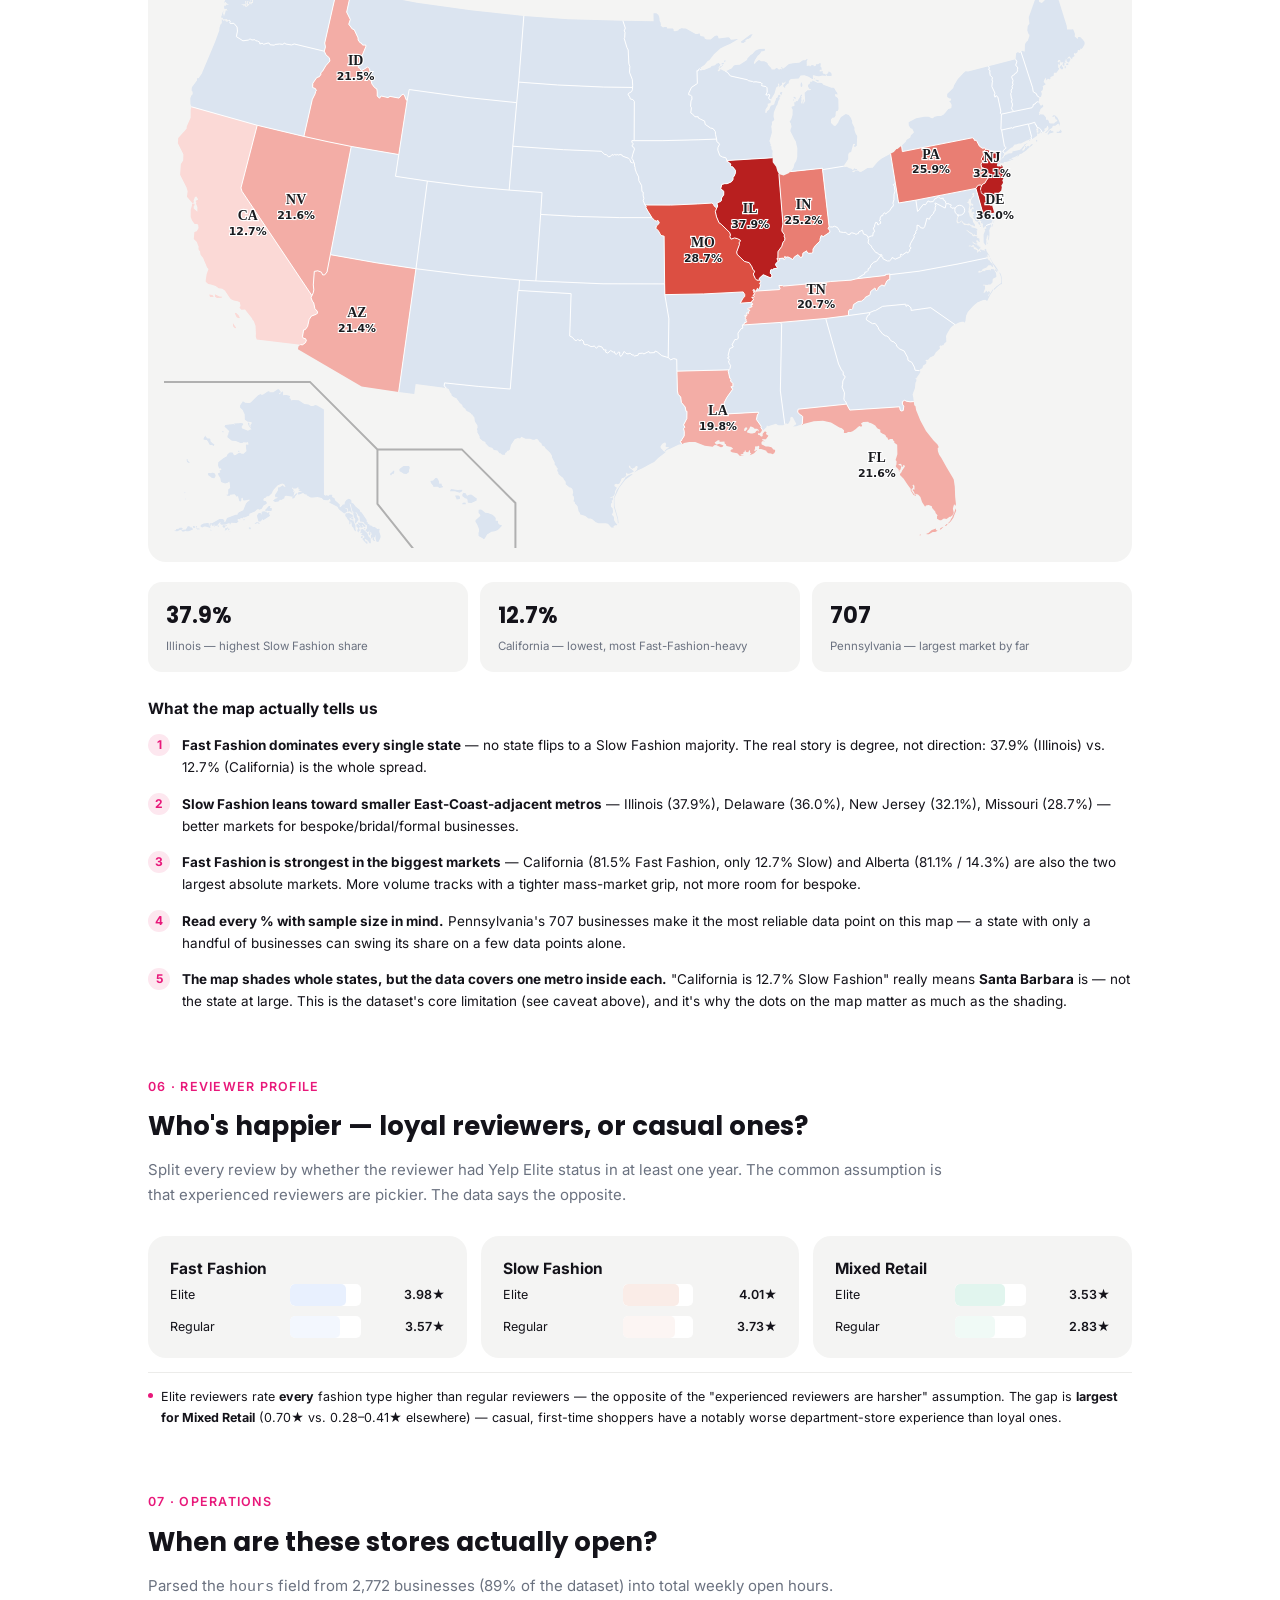
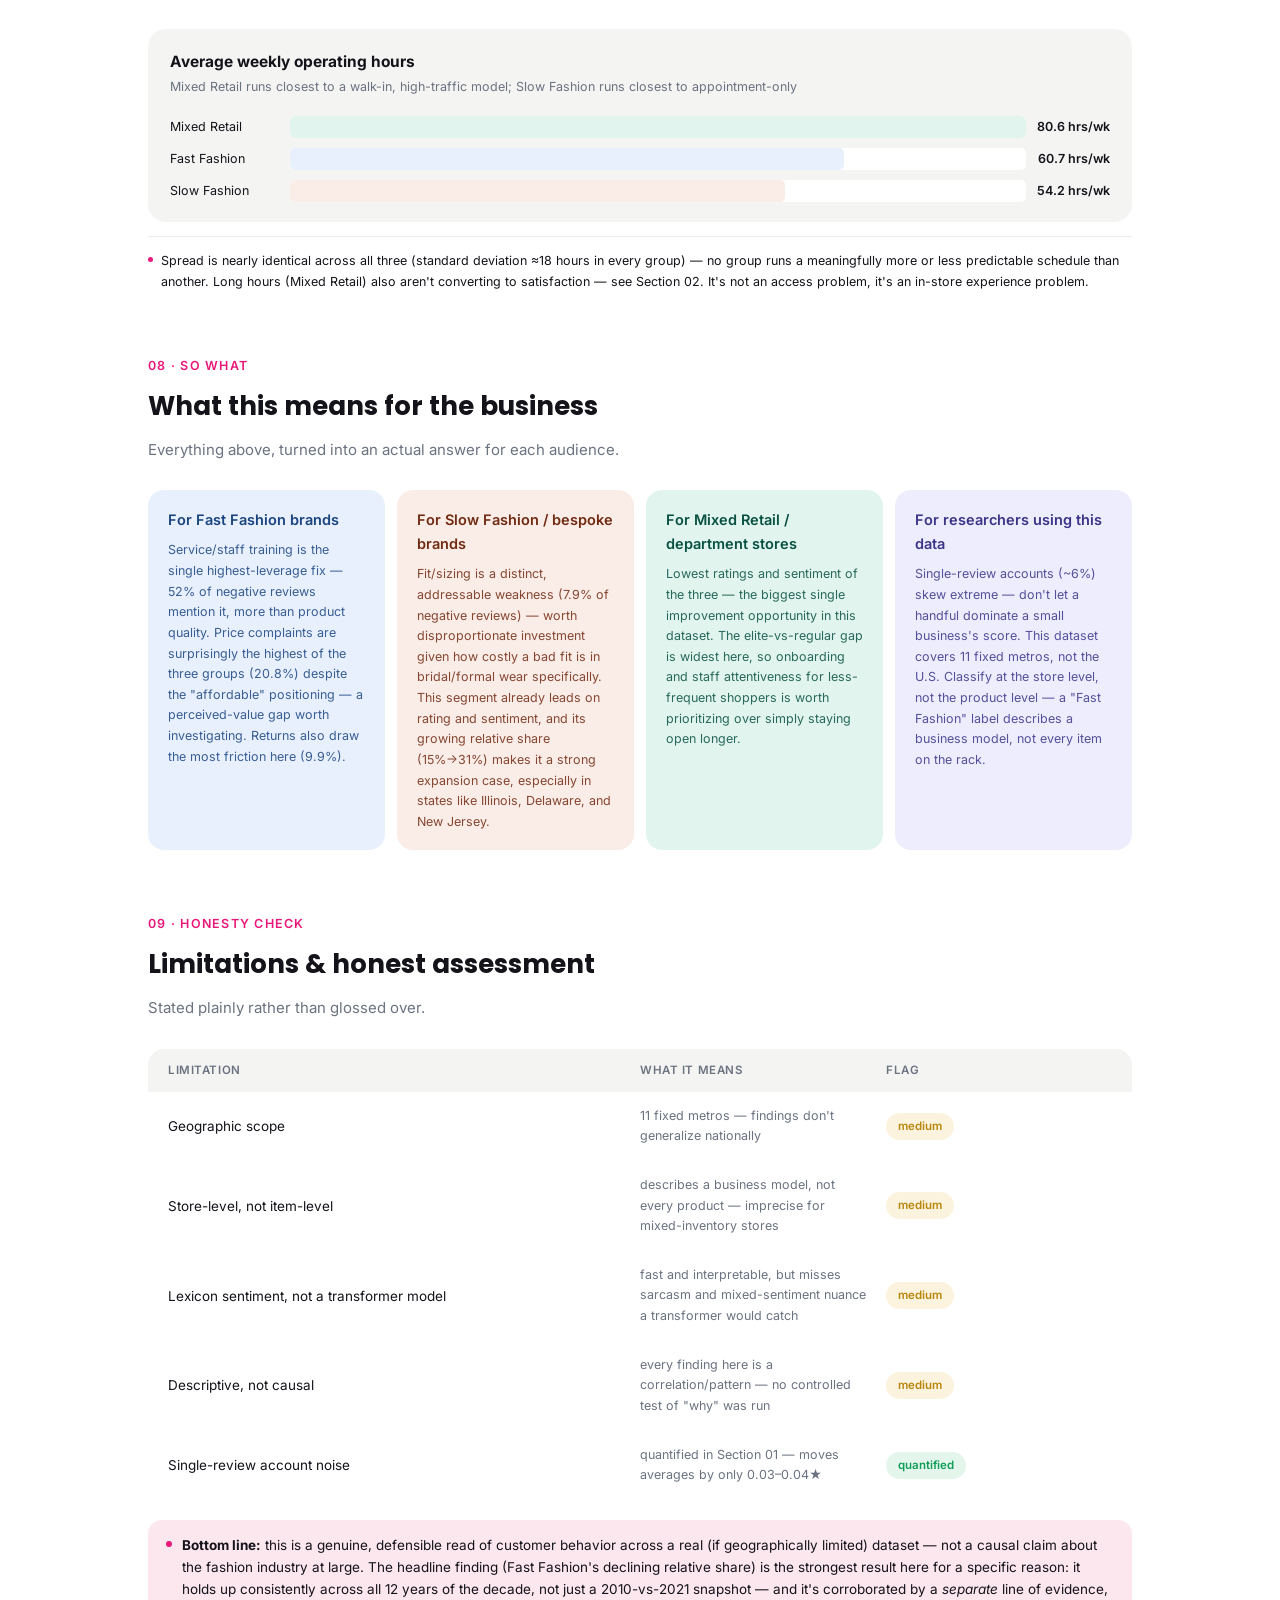
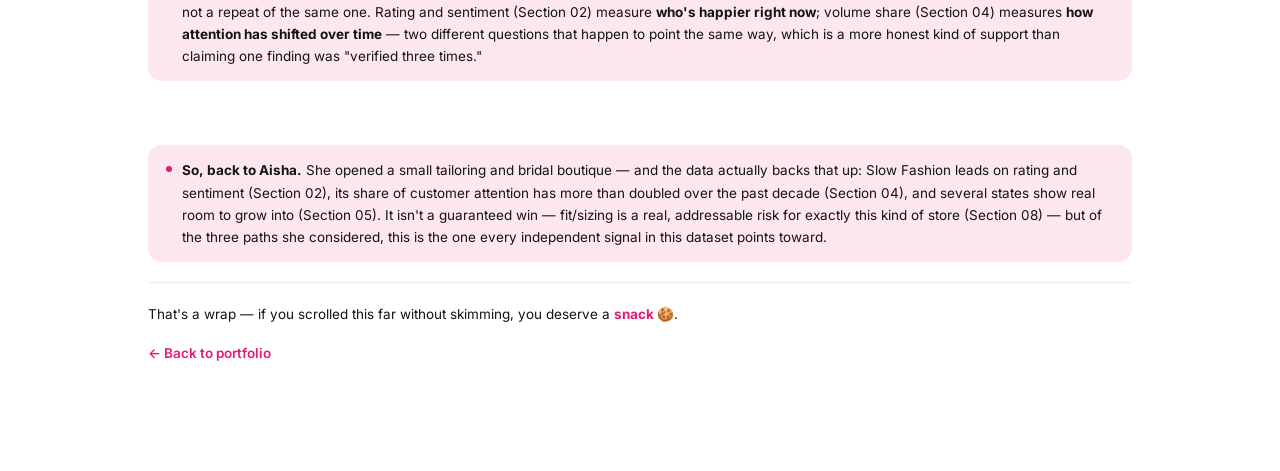
==== commit 8d09fb8a: "Fix Fast Fashion review examples using Slow Fashion's color Both VADER and BERT walkthrough quote bo" ====
--- a/projects/fast_fashion_analysis.html
+++ b/projects/fast_fashion_analysis.html
@@ -515,7 +515,7 @@
 
       <p style="font-weight:600; font-size:14px; margin:16px 0 2px;">Walking through one real review</p>
       <p style="font-size:12.5px; color:var(--gray-text); margin:0 0 12px;">An actual Fast Fashion review from the dataset — deliberately mixed in tone, to show the negation and "but" rules actually firing.</p>
-      <div class="field-card c-coral" style="margin-bottom:14px;">
+      <div class="field-card c-blue" style="margin-bottom:14px;">
         <p style="font-size:13.5px; font-style:italic; margin:0;">"The employees were very helpful in pointing me in the right direction for the items I was looking for. Banana Republic isn't my favorite store, but I do like their Pima cotton t shirts."</p>
       </div>
       <div style="display:grid; grid-template-columns: 1.6fr 1fr 1.8fr; gap:8px 16px; font-size: 13.5px; margin-bottom:16px;">
@@ -612,7 +612,7 @@
 
       <p style="font-weight:600; font-size:14px; margin:16px 0 2px;">Walking through one real review</p>
       <p style="font-size:12.5px; color:var(--gray-text); margin:0 0 12px;">The very first Fast Fashion review in the dataset — sarcastic, complaint-toned language, to show where BERT and VADER actually pull apart.</p>
-      <div class="field-card c-coral" style="margin-bottom:14px;">
+      <div class="field-card c-blue" style="margin-bottom:14px;">
         <p style="font-size:13.5px; font-style:italic; margin:0;">"The TV shows are $4.99 and they have commercials! What a cheesy way to make money and a sign of a less than classy hotel, particularly when you pay more than $150 a night. And there is NO complimentary breakfast, just an overpriced buffet, something even the cheapest hotels in California provide."</p>
       </div>
       <div class="quality-table" style="margin-bottom:16px;">
